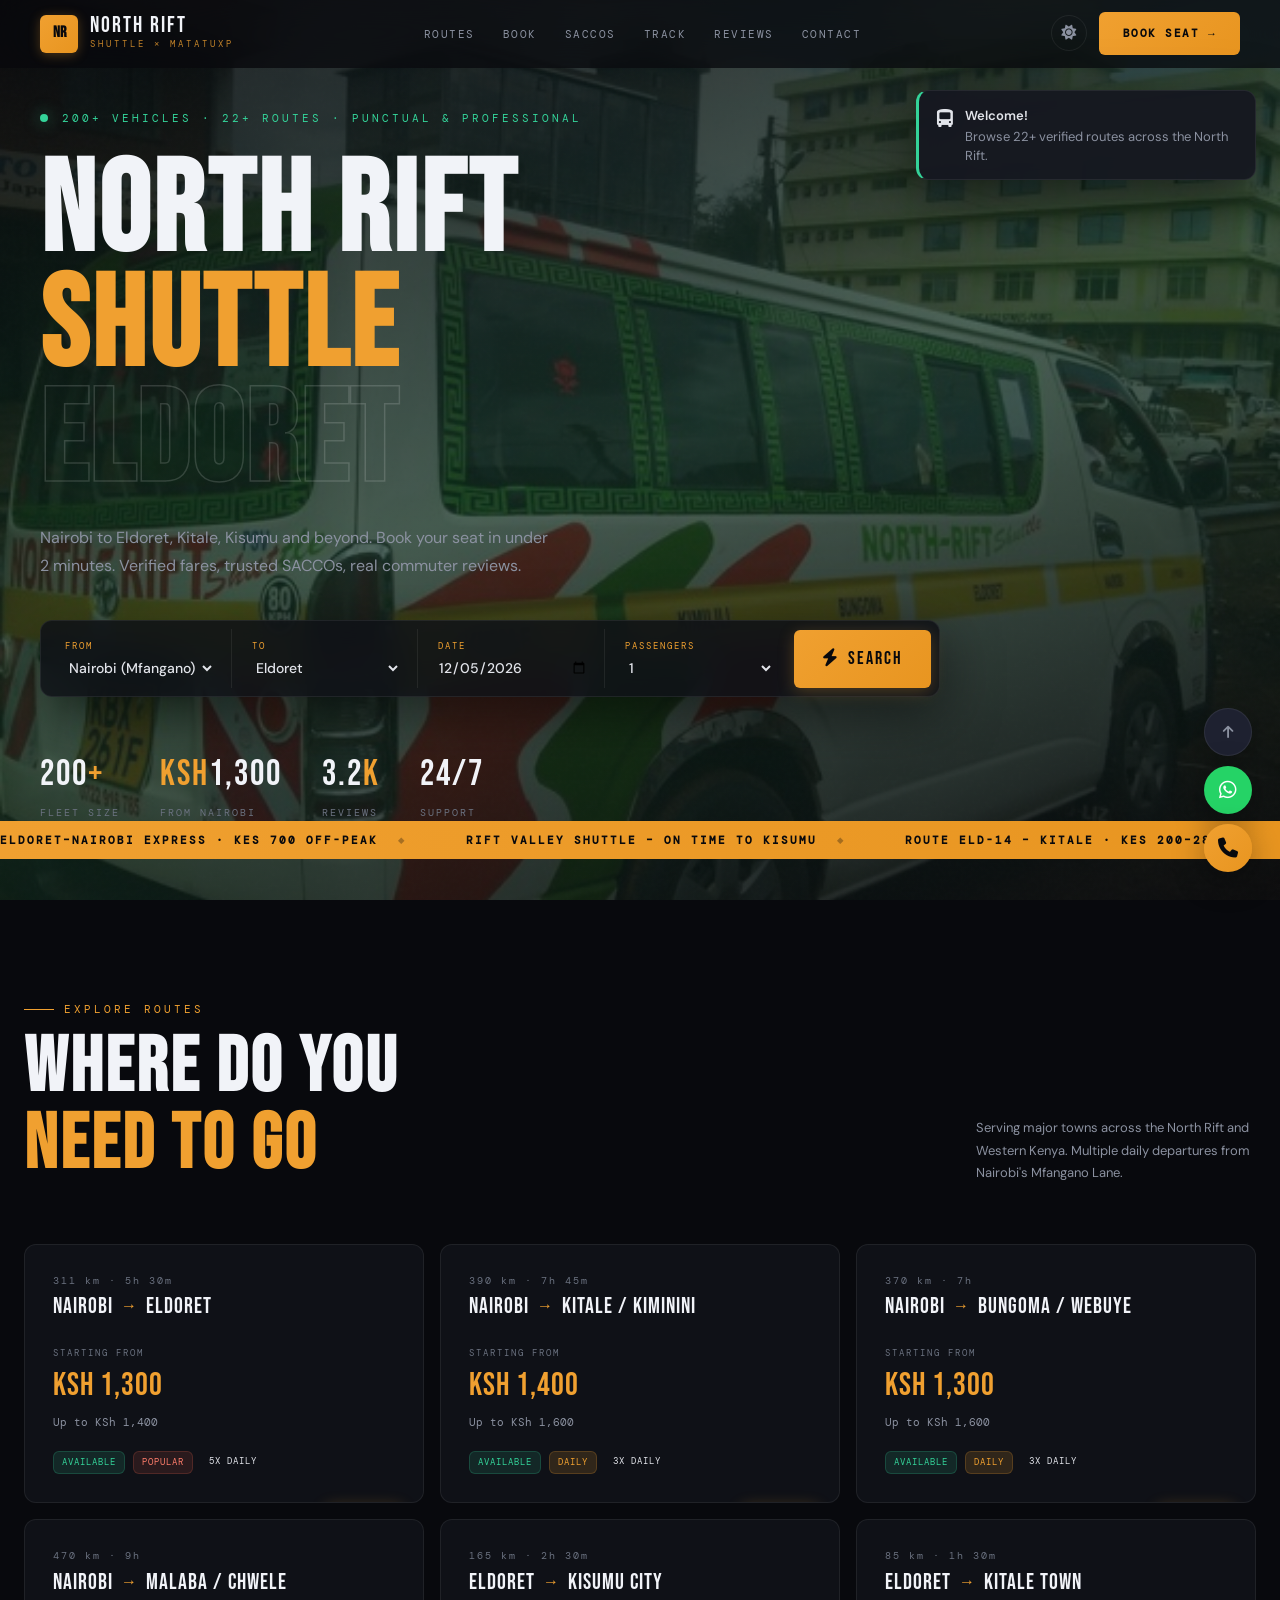
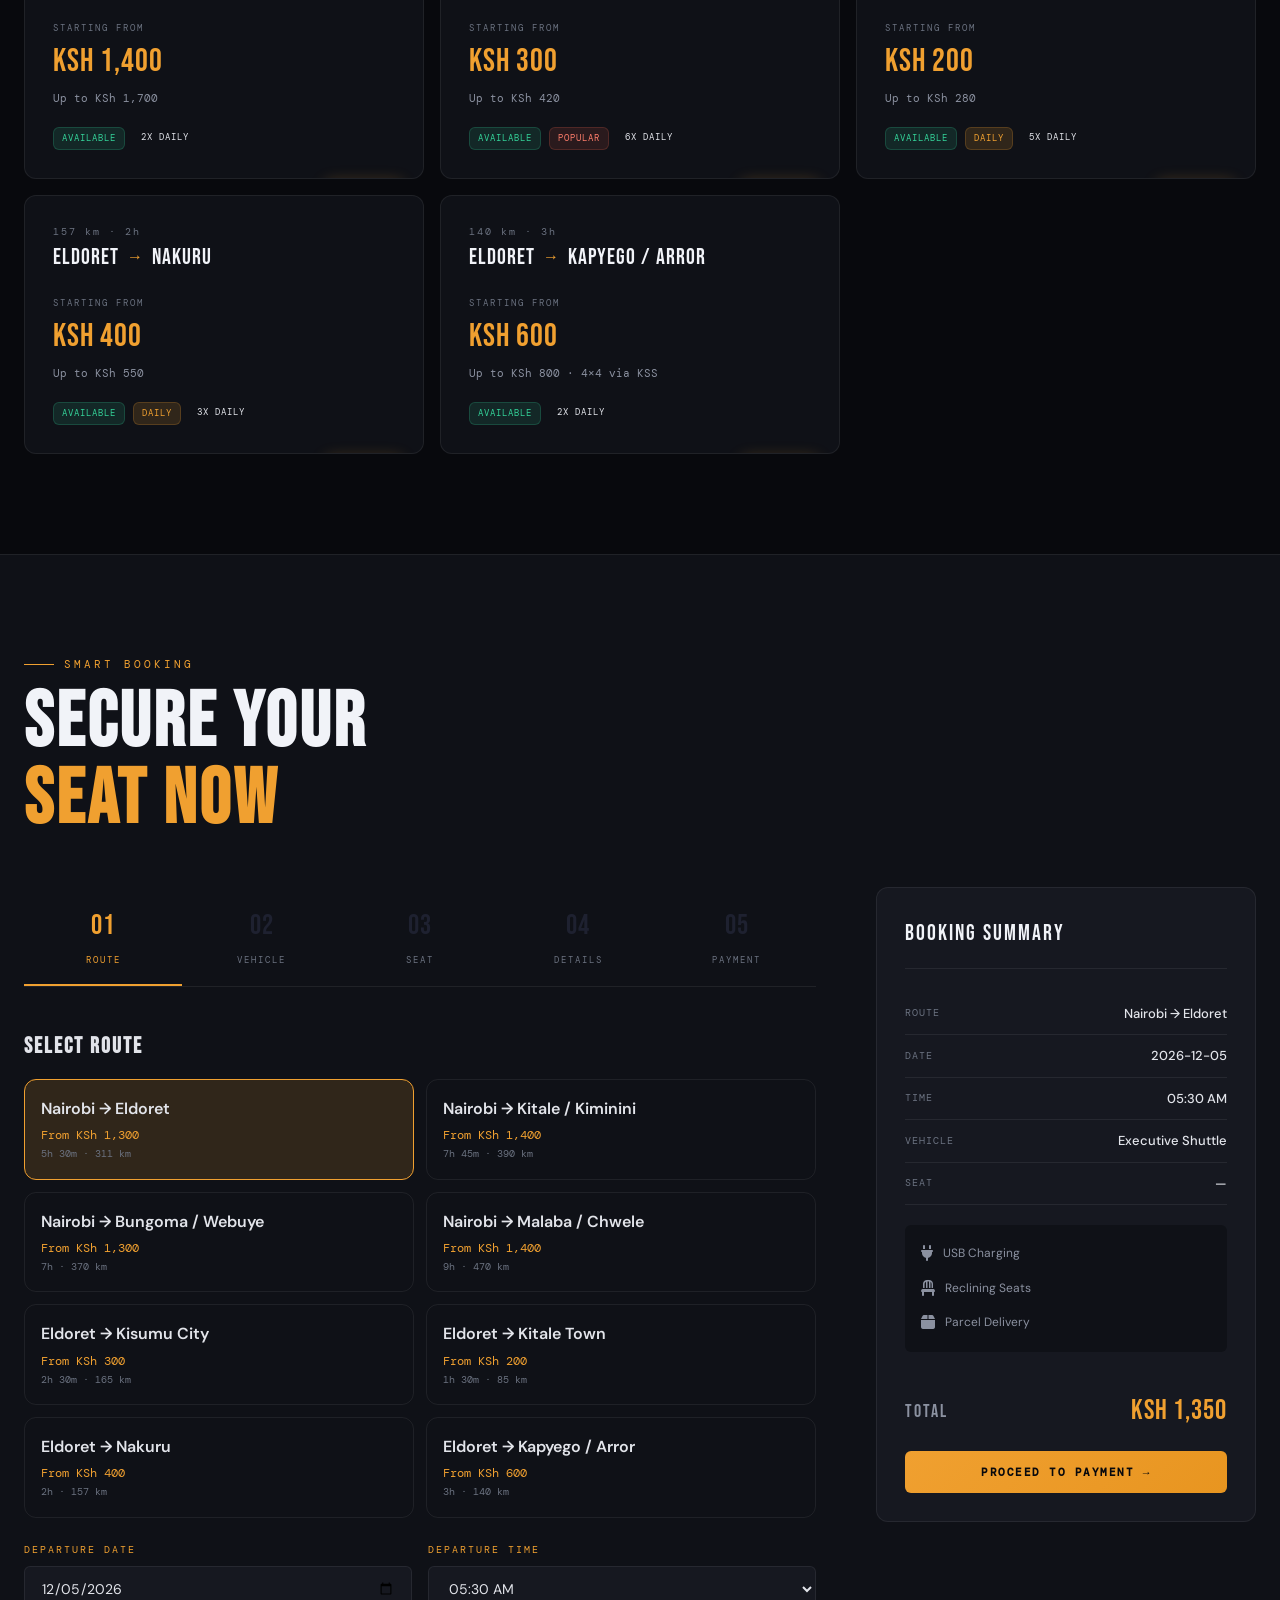
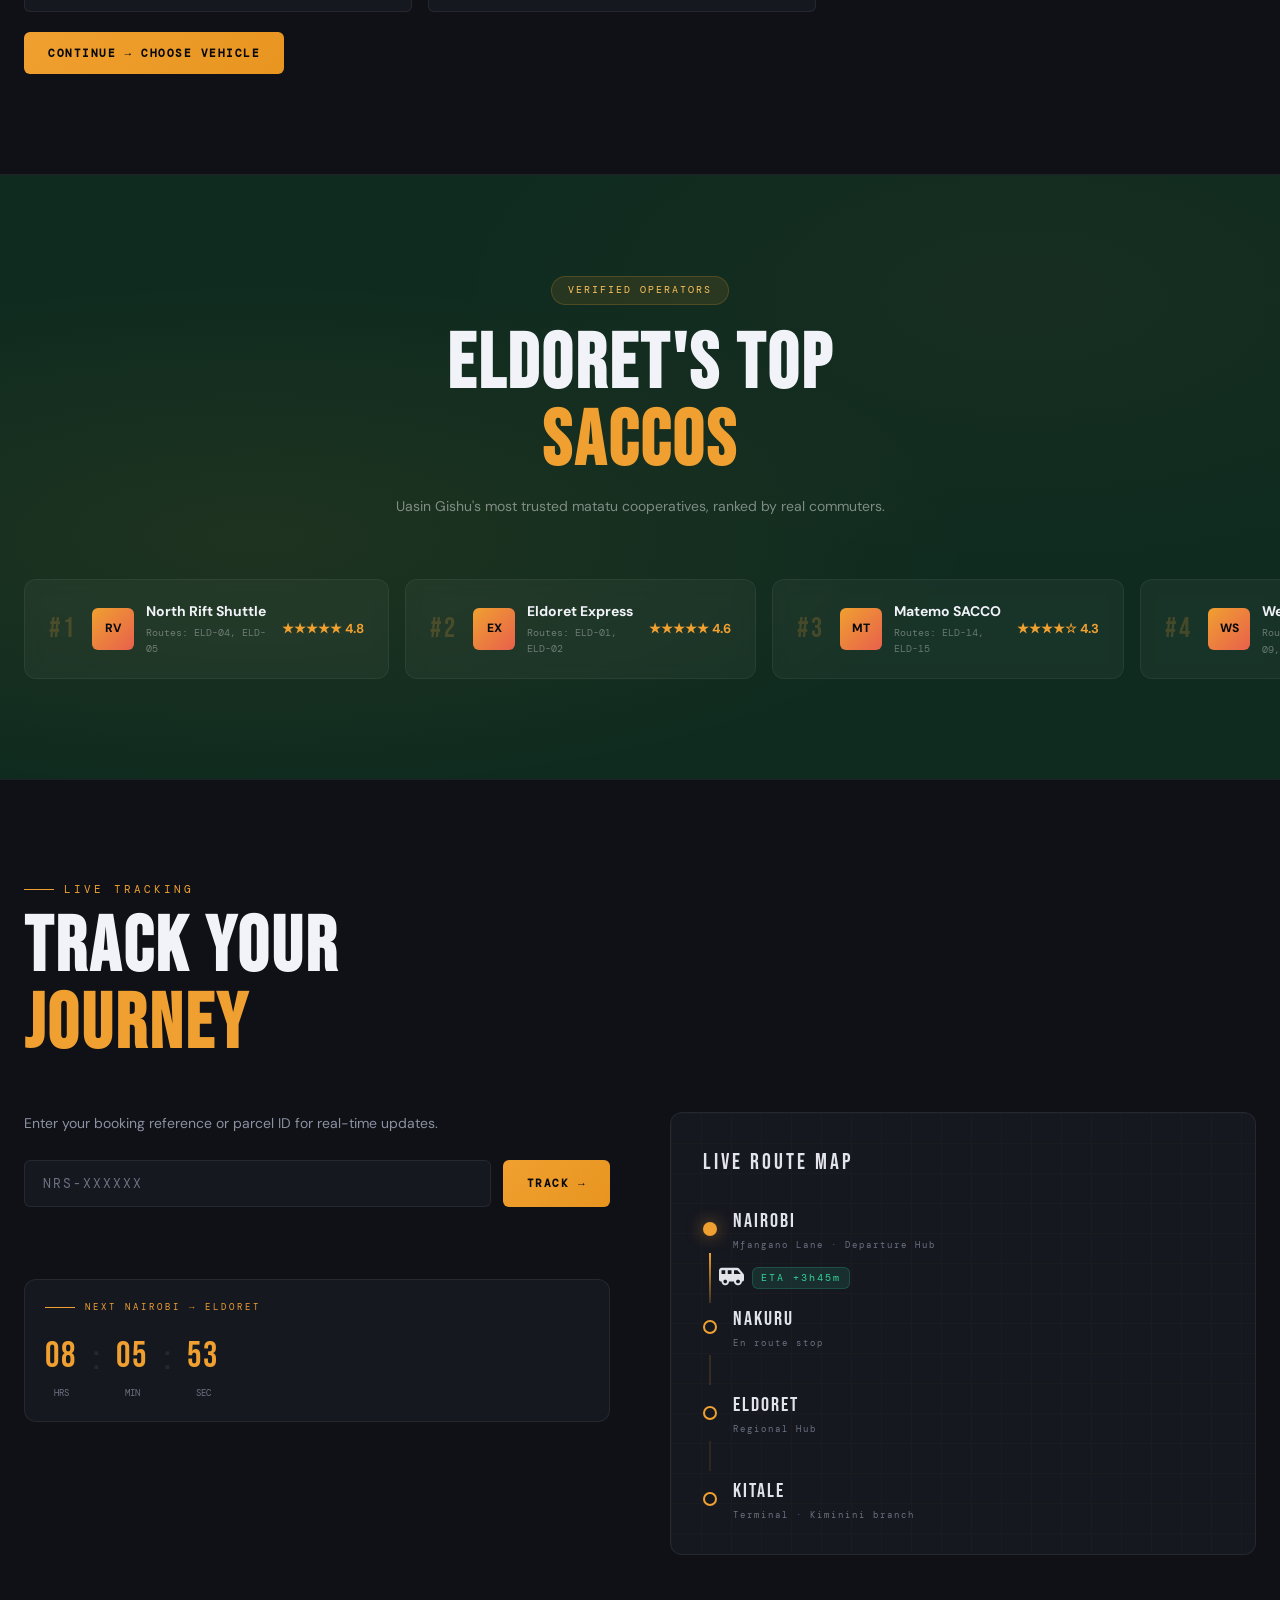
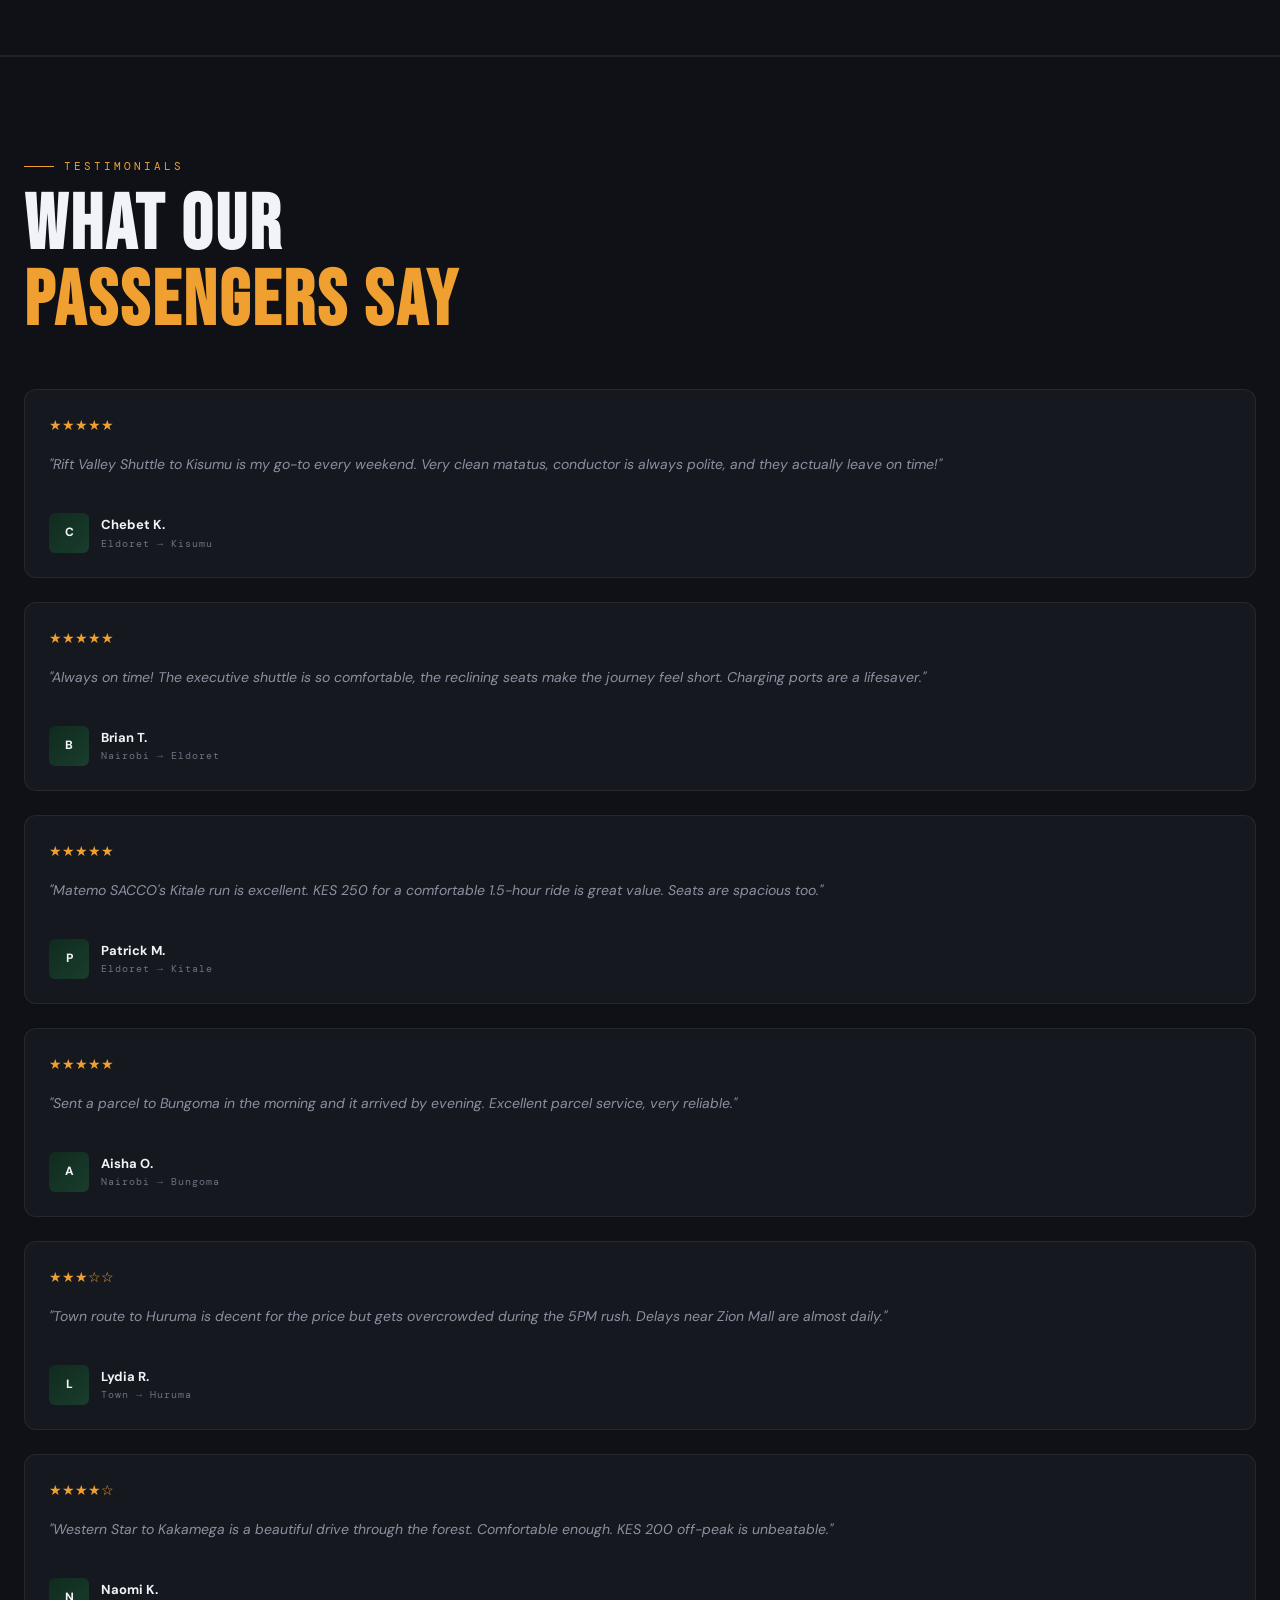
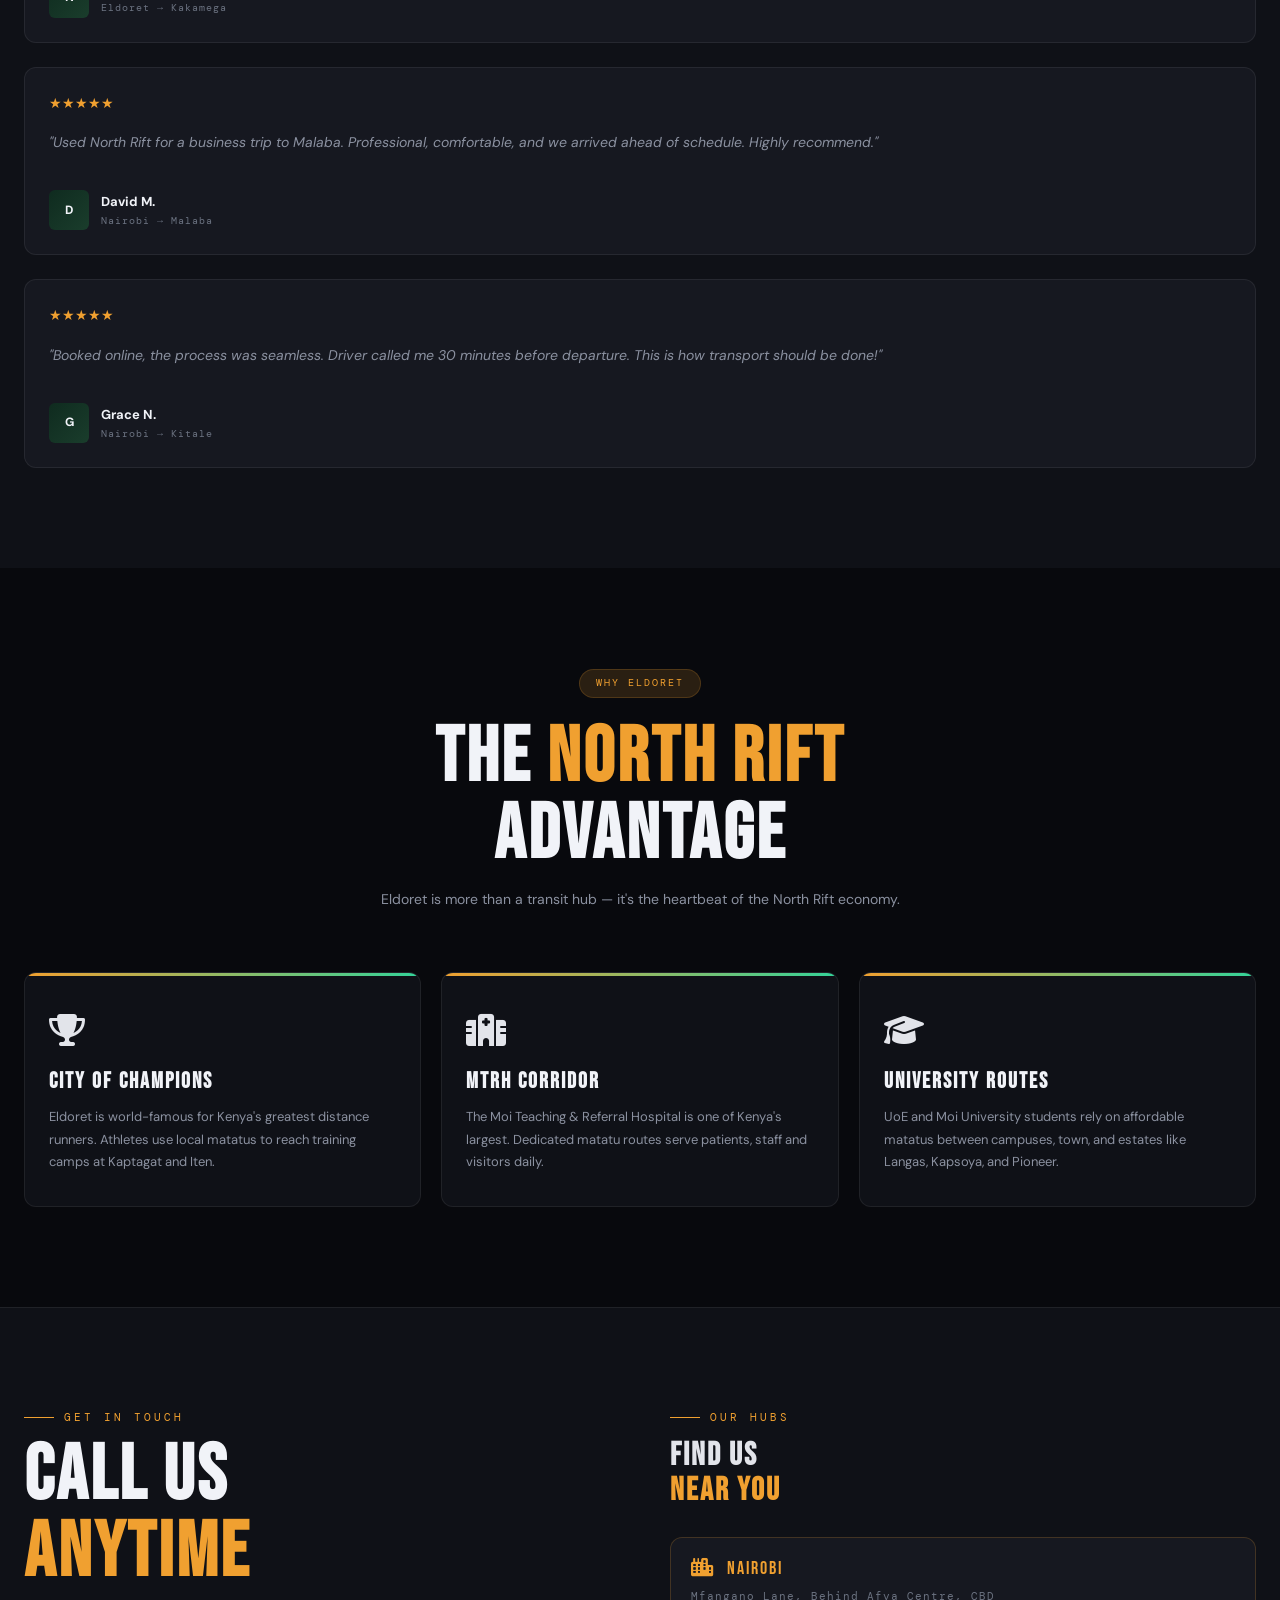
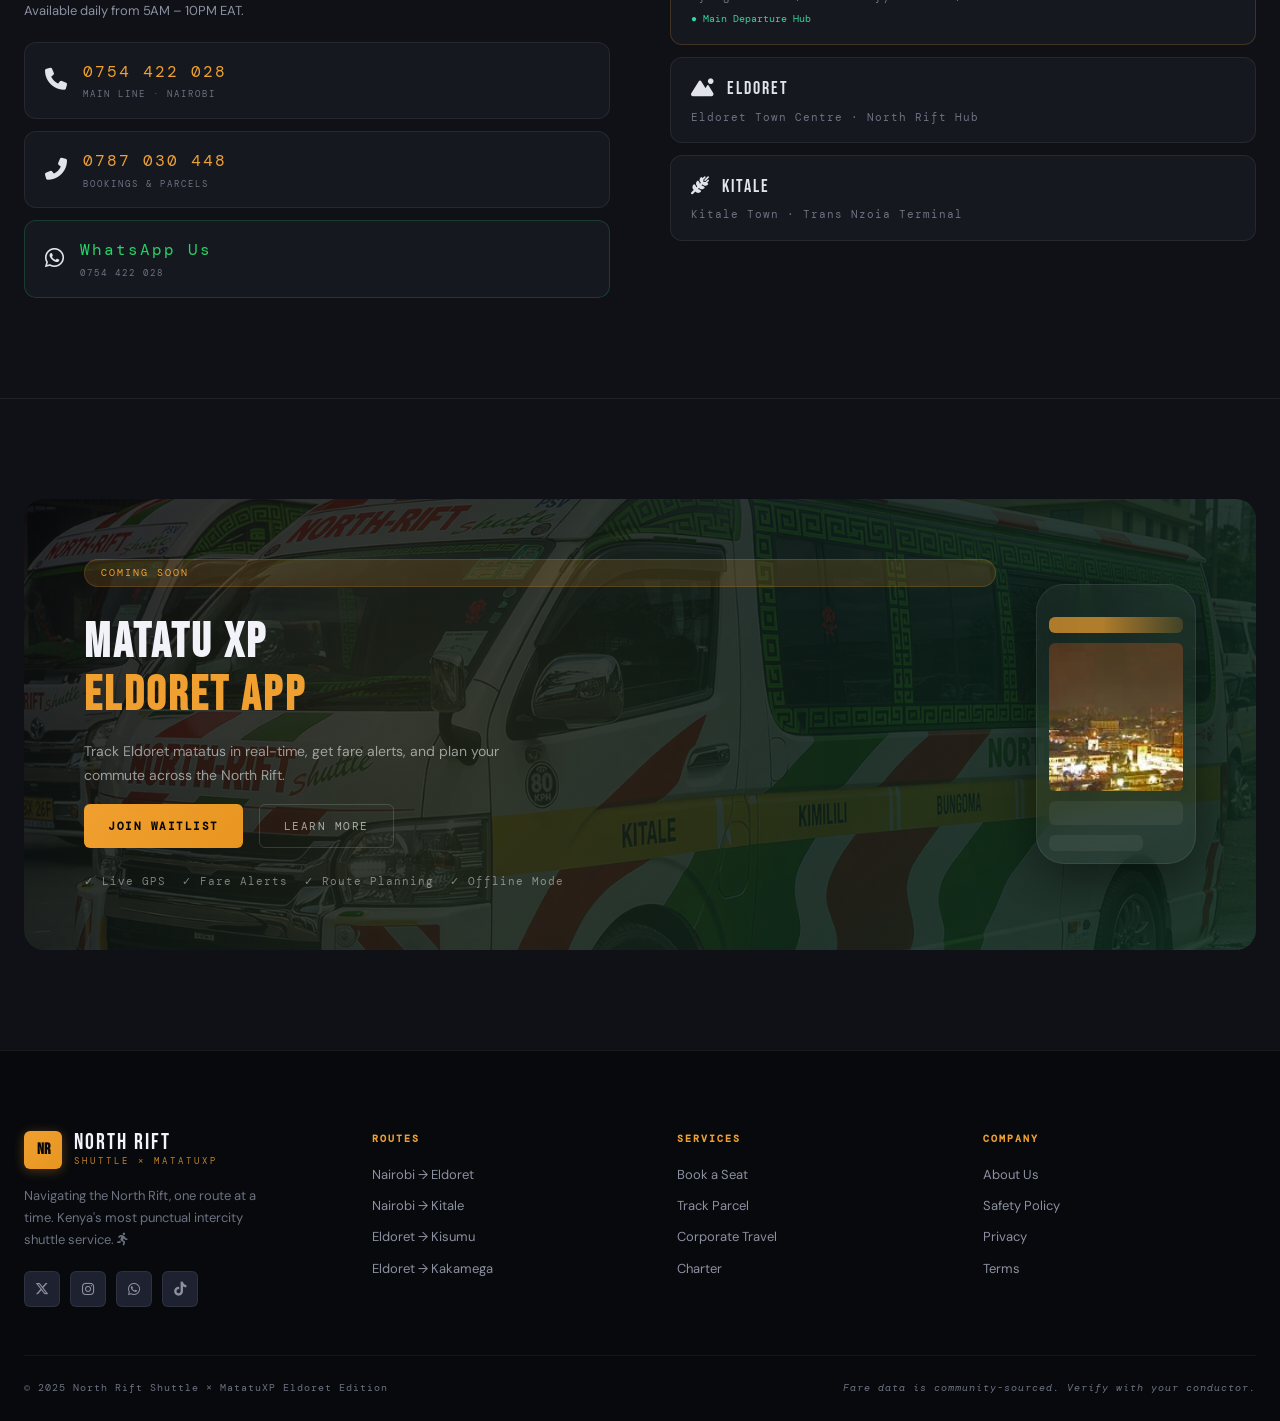
==== index.html @ 043eb225 "Add files via upload" ====
<!DOCTYPE html>
<html lang="en">

<head>
    <meta charset="UTF-8">
    <meta name="viewport" content="width=device-width, initial-scale=1.0">
    <title>North Rift Shuttle × MatatuXP — Premium Transport, Eldoret & Beyond</title>
    <meta name="description"
        content="Book seats, track parcels, and explore verified matatu routes across Eldoret, Nairobi, Kitale, and the North Rift Valley. Trusted SACCOs, real reviews.">
    <link rel="preconnect" href="https://fonts.googleapis.com">
    <link rel="preconnect" href="https://fonts.gstatic.com" crossorigin>
    <link
        href="https://fonts.googleapis.com/css2?family=Bebas+Neue&family=DM+Sans:wght@300;400;500;600;700&family=DM+Mono:wght@400;500&display=swap"
        rel="stylesheet">
    <link rel="stylesheet" href="https://cdnjs.cloudflare.com/ajax/libs/font-awesome/6.5.1/css/all.min.css">
    <link rel="stylesheet" href="styles.css">
</head>

<body>

    <!-- ═══════════ NAVIGATION ═══════════ -->
    <nav class="navbar" id="navbar" role="navigation" aria-label="Main navigation">
        <a href="#" class="nav-logo" aria-label="North Rift Shuttle">
            <div class="nav-logo-icon">NR</div>
            <div>
                <div class="nav-logo-text">NORTH RIFT</div>
                <div class="nav-logo-sub">Shuttle × MatatuXP</div>
            </div>
        </a>
        <ul class="nav-links" role="list">
            <li><a href="#routes">Routes</a></li>
            <li><a href="#booking">Book</a></li>
            <li><a href="#saccos">SACCOs</a></li>
            <li><a href="#tracking">Track</a></li>
            <li><a href="#reviews">Reviews</a></li>
            <li><a href="#contact">Contact</a></li>
        </ul>
        <div class="nav-actions">
            <button class="dark-toggle" id="darkToggle" title="Toggle theme"><i class="fa-solid fa-sun"></i></button>
            <a href="#booking" class="btn btn-primary">Book Seat →</a>
            <button class="hamburger" id="hamburger" aria-label="Toggle menu">
                <span></span><span></span><span></span>
            </button>
        </div>
    </nav>

    <div class="toast-container" id="toastContainer"></div>

    <!-- ═══════════ HERO ═══════════ -->
    <header class="hero" id="home" role="banner">
        <div class="hero-bg" aria-hidden="true">
            <div class="hero-bg-image"></div>
            <div class="hero-bg-overlay"></div>
            <div class="hero-grain"></div>
        </div>

        <div class="hero-content">
            <div class="hero-eyebrow">
                <div class="hero-dot"></div>
                <span class="hero-eyebrow-text">200+ vehicles · 22+ routes · Punctual & Professional</span>
            </div>
            <h1 class="hero-title">NORTH RIFT<br><span>SHUTTLE</span><br><span class="line2">ELDORET</span></h1>
            <p class="hero-sub">Nairobi to Eldoret, Kitale, Kisumu and beyond. Book your seat in under 2 minutes.
                Verified fares, trusted SACCOs, real commuter reviews.</p>

            <div class="hero-search" id="heroSearch">
                <div class="search-field"><label>From</label><select id="searchFrom">
                        <option>Nairobi (Mfangano)</option>
                        <option>Eldoret</option>
                        <option>Kitale</option>
                        <option>Kisumu</option>
                    </select></div>
                <div class="search-field"><label>To</label><select id="searchTo">
                        <option>Eldoret</option>
                        <option>Kitale / Kiminini</option>
                        <option>Kisumu City</option>
                        <option>Bungoma / Webuye</option>
                        <option>Malaba / Chwele</option>
                        <option>Nakuru</option>
                    </select></div>
                <div class="search-field"><label>Date</label><input type="date" id="searchDate"></div>
                <div class="search-field" style="border-right:none"><label>Passengers</label><select id="searchPax">
                        <option>1</option>
                        <option>2</option>
                        <option>3</option>
                        <option>4</option>
                        <option>5+</option>
                    </select></div>
                <button class="btn-search" onclick="startBookingFromSearch()"><span><i
                            class="fa-solid fa-bolt"></i></span> SEARCH</button>
            </div>

            <div class="hero-stats">
                <div class="stat">
                    <div class="stat-num">200<span>+</span></div>
                    <div class="stat-label">Fleet Size</div>
                </div>
                <div class="stat">
                    <div class="stat-num"><span>KSh</span>1,300</div>
                    <div class="stat-label">From Nairobi</div>
                </div>
                <div class="stat">
                    <div class="stat-num">3.2<span>k</span></div>
                    <div class="stat-label">Reviews</div>
                </div>
                <div class="stat">
                    <div class="stat-num">24/7</div>
                    <div class="stat-label">Support</div>
                </div>
            </div>
        </div>

        <div class="ticker">
            <div class="ticker-inner" id="tickerInner">
                <div class="ticker-item">Eldoret–Nairobi Express · KES 700 off-peak</div>
                <div class="ticker-item">Rift Valley Shuttle – On time to Kisumu</div>
                <div class="ticker-item">Route ELD-14 – Kitale · KES 200–280</div>
                <div class="ticker-item">Nairobi → Bungoma · KSh 1,500 · Daily</div>
                <div class="ticker-item">Parcels accepted · Same day delivery</div>
                <div class="ticker-item">Eldoret–Nairobi Express · KES 700 off-peak</div>
                <div class="ticker-item">Rift Valley Shuttle – On time to Kisumu</div>
                <div class="ticker-item">Route ELD-14 – Kitale · KES 200–280</div>
                <div class="ticker-item">Nairobi → Bungoma · KSh 1,500 · Daily</div>
                <div class="ticker-item">Parcels accepted · Same day delivery</div>
            </div>
        </div>
    </header>

    <main>

        <!-- ═══════════ ROUTES (data-driven from index.html) ═══════════ -->
        <section class="section" id="routes">
            <div class="container">
                <div class="routes-header reveal">
                    <div>
                        <div class="section-label">Explore Routes</div>
                        <h2 class="section-title">WHERE DO YOU<br><span>NEED TO GO</span></h2>
                    </div>
                    <div>
                        <p style="color:var(--text-dim);max-width:280px;font-size:13px;line-height:1.7">Serving major
                            towns across the North Rift and Western Kenya. Multiple daily departures from Nairobi's
                            Mfangano Lane.</p>
                    </div>
                </div>
                <div class="routes-grid" id="routesGrid" role="list"><!-- JS generated --></div>
            </div>
        </section>

        <!-- ═══════════ BOOKING (full booking flow from index.html) ═══════════ -->
        <section id="booking">
            <div class="container">
                <div class="section-label reveal" style="margin-bottom:12px">Smart Booking</div>
                <h2 class="section-title reveal" style="margin-bottom:48px">SECURE YOUR<br><span>SEAT NOW</span></h2>
                <div class="booking-wrapper">
                    <div>
                        <div class="booking-steps" id="bookingSteps">
                            <div class="step-tab active" data-step="1" onclick="goStep(1)"><span
                                    class="step-num">01</span>Route</div>
                            <div class="step-tab" data-step="2" onclick="goStep(2)"><span
                                    class="step-num">02</span>Vehicle</div>
                            <div class="step-tab" data-step="3" onclick="goStep(3)"><span class="step-num">03</span>Seat
                            </div>
                            <div class="step-tab" data-step="4" onclick="goStep(4)"><span
                                    class="step-num">04</span>Details</div>
                            <div class="step-tab" data-step="5" onclick="goStep(5)"><span
                                    class="step-num">05</span>Payment</div>
                        </div>
                        <!-- Step 1: Route -->
                        <div class="step-panel active" id="step1">
                            <h3
                                style="font-family:var(--font-display);font-size:22px;letter-spacing:2px;margin-bottom:20px">
                                SELECT ROUTE</h3>
                            <div class="booking-route-options" id="routeOptions"></div>
                            <div style="display:flex;gap:16px;align-items:center;margin-bottom:20px">
                                <div style="flex:1"><label class="form-label">Departure Date</label><input type="date"
                                        class="form-input" id="bookDate"></div>
                                <div style="flex:1"><label class="form-label">Departure Time</label><select
                                        class="form-input" id="bookTime">
                                        <option>05:30 AM</option>
                                        <option>06:00 AM</option>
                                        <option>07:00 AM</option>
                                        <option>08:00 AM</option>
                                        <option>10:00 AM</option>
                                        <option>02:00 PM</option>
                                    </select></div>
                            </div>
                            <button class="btn btn-primary" onclick="goStep(2)">Continue → Choose Vehicle</button>
                        </div>
                        <!-- Step 2: Vehicle -->
                        <div class="step-panel" id="step2">
                            <h3
                                style="font-family:var(--font-display);font-size:22px;letter-spacing:2px;margin-bottom:20px">
                                SELECT VEHICLE</h3>
                            <div class="vehicle-opts">
                                <div class="vehicle-opt selected"
                                    onclick="selectVehicle(this,'Executive Shuttle',1350)">
                                    <div class="vehicle-icon"><i class="fa-solid fa-van-shuttle"></i></div>
                                    <div style="flex:1">
                                        <div class="vehicle-name">Executive 11-Seater Shuttle</div>
                                        <div class="vehicle-features" style="margin-top:6px"><span
                                                class="vf-tag">Reclining</span><span class="vf-tag">Charging</span><span
                                                class="vf-tag">AC</span></div>
                                    </div>
                                    <div class="vehicle-price-tag">1,350</div>
                                </div>
                                <div class="vehicle-opt" onclick="selectVehicle(this,'Standard Shuttle',1300)">
                                    <div class="vehicle-icon"><i class="fa-solid fa-bus-simple"></i></div>
                                    <div style="flex:1">
                                        <div class="vehicle-name">Standard Shuttle</div>
                                        <div class="vehicle-features" style="margin-top:6px"><span
                                                class="vf-tag">Comfortable</span><span class="vf-tag">Charging</span>
                                        </div>
                                    </div>
                                    <div class="vehicle-price-tag">1,300</div>
                                </div>
                                <div class="vehicle-opt" onclick="selectVehicle(this,'Large Bus',1200)">
                                    <div class="vehicle-icon"><i class="fa-solid fa-bus"></i></div>
                                    <div style="flex:1">
                                        <div class="vehicle-name">Large Intercity Bus</div>
                                        <div class="vehicle-features" style="margin-top:6px"><span
                                                class="vf-tag">Spacious</span><span class="vf-tag">Luggage Bay</span>
                                        </div>
                                    </div>
                                    <div class="vehicle-price-tag">1,200</div>
                                </div>
                            </div>
                            <div style="display:flex;gap:12px"><button class="btn btn-ghost" onclick="goStep(1)">←
                                    Back</button><button class="btn btn-primary" onclick="goStep(3)">Continue → Pick
                                    Seat</button></div>
                        </div>
                        <!-- Step 3: Seat -->
                        <div class="step-panel" id="step3">
                            <h3
                                style="font-family:var(--font-display);font-size:22px;letter-spacing:2px;margin-bottom:20px">
                                PICK YOUR SEAT</h3>
                            <div class="seat-map-container">
                                <div class="seat-map-legend">
                                    <div class="sml-item">
                                        <div class="sml-dot available"></div> Available
                                    </div>
                                    <div class="sml-item">
                                        <div class="sml-dot selected"></div> Selected
                                    </div>
                                    <div class="sml-item">
                                        <div class="sml-dot taken"></div> Taken
                                    </div>
                                </div>
                                <div class="seat-bus" id="seatMap"></div>
                            </div>
                            <p style="font-family:var(--font-mono);font-size:11px;color:var(--amber);letter-spacing:1px;margin-bottom:20px"
                                id="selectedSeatLabel">No seat selected</p>
                            <div style="display:flex;gap:12px"><button class="btn btn-ghost" onclick="goStep(2)">←
                                    Back</button><button class="btn btn-primary" onclick="goStep(4)">Continue →
                                    Passenger Info</button></div>
                        </div>
                        <!-- Step 4: Details -->
                        <div class="step-panel" id="step4">
                            <h3
                                style="font-family:var(--font-display);font-size:22px;letter-spacing:2px;margin-bottom:20px">
                                PASSENGER DETAILS</h3>
                            <div class="form-row">
                                <div class="form-group"><label class="form-label">First Name</label><input type="text"
                                        class="form-input" id="fName" placeholder="John"></div>
                                <div class="form-group"><label class="form-label">Last Name</label><input type="text"
                                        class="form-input" id="lName" placeholder="Kamau"></div>
                            </div>
                            <div class="form-group"><label class="form-label">Phone Number</label><input type="tel"
                                    class="form-input" id="phone" placeholder="07XXXXXXXX"></div>
                            <div class="form-group"><label class="form-label">ID / Passport Number</label><input
                                    type="text" class="form-input" id="idNum" placeholder="National ID"></div>
                            <div style="display:flex;gap:12px"><button class="btn btn-ghost" onclick="goStep(3)">←
                                    Back</button><button class="btn btn-primary"
                                    onclick="validateAndContinue()">Continue → Payment</button></div>
                        </div>
                        <!-- Step 5: Payment -->
                        <div class="step-panel" id="step5">
                            <h3
                                style="font-family:var(--font-display);font-size:22px;letter-spacing:2px;margin-bottom:20px">
                                PAYMENT</h3>
                            <div class="payment-methods">
                                <div class="pm-btn active" onclick="selectPayment(this,'mpesa')">
                                    <div class="pm-icon"><i class="fa-solid fa-mobile-screen"></i></div>
                                    <div class="pm-name">M-Pesa</div>
                                </div>
                                <div class="pm-btn" onclick="selectPayment(this,'cash')">
                                    <div class="pm-icon"><i class="fa-solid fa-money-bill-wave"></i></div>
                                    <div class="pm-name">Cash</div>
                                </div>
                                <div class="pm-btn" onclick="selectPayment(this,'card')">
                                    <div class="pm-icon"><i class="fa-solid fa-credit-card"></i></div>
                                    <div class="pm-name">Card</div>
                                </div>
                            </div>
                            <div class="mpesa-input-group" id="mpesaGroup"><label class="form-label">M-Pesa Phone
                                    Number</label><input type="tel" class="form-input" id="mpesaPhone"
                                    placeholder="07XXXXXXXX">
                                <div class="mpesa-note"><i class="fa-solid fa-check"></i> You will receive an STK push
                                    to confirm payment</div>
                            </div>
                            <div
                                style="background:var(--dark);border:1px solid var(--border);border-radius:var(--radius-md);padding:16px;margin-bottom:24px">
                                <div
                                    style="font-family:var(--font-mono);font-size:10px;letter-spacing:2px;color:var(--muted);margin-bottom:8px">
                                    BOOKING REFERENCE</div>
                                <div style="font-family:var(--font-mono);font-size:18px;letter-spacing:4px;color:var(--amber)"
                                    id="bookingRef">NRS-XXXXXX</div>
                            </div>
                            <div style="display:flex;gap:12px"><button class="btn btn-ghost" onclick="goStep(4)">←
                                    Back</button><button class="btn btn-primary" onclick="confirmBooking()"
                                    style="flex:1"><i class="fa-solid fa-bolt"></i> CONFIRM BOOKING</button></div>
                        </div>
                    </div>
                    <!-- Booking summary sidebar -->
                    <div class="booking-summary" id="bookingSummary">
                        <div class="bs-title">BOOKING SUMMARY</div>
                        <div class="bs-row"><span class="bs-row-label">Route</span><span class="bs-row-value"
                                id="summRoute">—</span></div>
                        <div class="bs-row"><span class="bs-row-label">Date</span><span class="bs-row-value"
                                id="summDate">—</span></div>
                        <div class="bs-row"><span class="bs-row-label">Time</span><span class="bs-row-value"
                                id="summTime">—</span></div>
                        <div class="bs-row"><span class="bs-row-label">Vehicle</span><span class="bs-row-value"
                                id="summVehicle">—</span></div>
                        <div class="bs-row"><span class="bs-row-label">Seat</span><span class="bs-row-value"
                                id="summSeat">—</span></div>
                        <div class="bs-features">
                            <div class="bs-feat"><span><i class="fa-solid fa-plug"></i></span> USB Charging</div>
                            <div class="bs-feat"><span><i class="fa-solid fa-chair"></i></span> Reclining Seats</div>
                            <div class="bs-feat"><span><i class="fa-solid fa-box"></i></span> Parcel Delivery</div>
                        </div>
                        <div class="bs-total"><span class="bs-total-label">TOTAL</span><span class="bs-total-value">KSh
                                <span id="summPrice">—</span></span></div>
                        <button class="btn btn-primary" style="width:100%;justify-content:center"
                            onclick="goStep(5)">Proceed to Payment →</button>
                    </div>
                </div>
            </div>
        </section>

        <!-- ═══════════ SACCOs ═══════════ -->
        <section class="section saccos-section" id="saccos" aria-labelledby="saccos-heading">
            <div class="container">
                <div class="section-header reveal"><span class="section-tag">Verified Operators</span>
                    <h2 class="section-title" id="saccos-heading">ELDORET'S TOP<br><span>SACCOs</span></h2>
                    <p class="section-desc">Uasin Gishu's most trusted matatu cooperatives, ranked by real commuters.
                    </p>
                </div>
                <div class="saccos-grid" role="list">
                    <div class="sacco-card reveal" role="listitem">
                        <div class="sacco-rank">#1</div>
                        <div class="sacco-info">
                            <div class="sacco-avatar">RV</div>
                            <div>
                                <div class="sacco-name">North Rift Shuttle</div>
                                <div class="sacco-routes">Routes: ELD-04, ELD-05</div>
                            </div>
                        </div>
                        <div class="sacco-stars">★★★★★ 4.8</div>
                    </div>
                    <div class="sacco-card reveal" role="listitem">
                        <div class="sacco-rank">#2</div>
                        <div class="sacco-info">
                            <div class="sacco-avatar">EX</div>
                            <div>
                                <div class="sacco-name">Eldoret Express</div>
                                <div class="sacco-routes">Routes: ELD-01, ELD-02</div>
                            </div>
                        </div>
                        <div class="sacco-stars">★★★★★ 4.6</div>
                    </div>
                    <div class="sacco-card reveal" role="listitem">
                        <div class="sacco-rank">#3</div>
                        <div class="sacco-info">
                            <div class="sacco-avatar">MT</div>
                            <div>
                                <div class="sacco-name">Matemo SACCO</div>
                                <div class="sacco-routes">Routes: ELD-14, ELD-15</div>
                            </div>
                        </div>
                        <div class="sacco-stars">★★★★☆ 4.3</div>
                    </div>
                    <div class="sacco-card reveal" role="listitem">
                        <div class="sacco-rank">#4</div>
                        <div class="sacco-info">
                            <div class="sacco-avatar">WS</div>
                            <div>
                                <div class="sacco-name">Western Star</div>
                                <div class="sacco-routes">Routes: ELD-09, ELD-10</div>
                            </div>
                        </div>
                        <div class="sacco-stars">★★★★☆ 4.1</div>
                    </div>
                </div>
            </div>
        </section>

        <!-- ═══════════ TRACKING ═══════════ -->
        <section class="section" id="tracking"
            style="background:var(--charcoal);border-top:1px solid var(--border);border-bottom:1px solid var(--border)">
            <div class="container">
                <div class="section-label reveal" style="margin-bottom:12px">Live Tracking</div>
                <h2 class="section-title reveal" style="margin-bottom:48px">TRACK YOUR<br><span>JOURNEY</span></h2>
                <div class="tracking-grid">
                    <div>
                        <p class="reveal"
                            style="color:var(--text-dim);font-size:14px;margin-bottom:24px;line-height:1.7">Enter your
                            booking reference or parcel ID for real-time updates.</p>
                        <div class="tracking-input-group reveal"><input type="text" class="tracking-input"
                                id="trackInput" placeholder="NRS-XXXXXX"><button class="btn btn-primary"
                                onclick="trackItem()">Track →</button></div>
                        <div class="parcel-status-panel" id="parcelPanel" style="display:none">
                            <div class="parcel-id-display" id="parcelIdDisplay">—</div>
                            <div class="parcel-timeline" id="parcelTimeline"></div>
                        </div>
                        <div class="reveal" style="margin-top:16px;display:flex;gap:8px;flex-wrap:wrap">
                            <span style="font-family:var(--font-mono);font-size:10px;color:var(--muted)">Try:</span>
                            <span class="tag" onclick="document.getElementById('trackInput').value='NRS-284710'"
                                style="cursor:pointer">NRS-284710</span>
                            <span class="tag" onclick="document.getElementById('trackInput').value='PKG-99221'"
                                style="cursor:pointer">PKG-99221</span>
                        </div>
                        <!-- Countdown -->
                        <div class="reveal"
                            style="background:var(--dark);border:1px solid var(--border);border-radius:var(--radius-md);padding:20px;margin-top:24px">
                            <div class="section-label" style="margin-bottom:12px;font-size:9px">Next Nairobi → Eldoret
                            </div>
                            <div style="display:flex;gap:16px">
                                <div style="text-align:center">
                                    <div style="font-family:var(--font-display);font-size:36px;letter-spacing:2px;color:var(--amber)"
                                        id="countdown-h">05</div>
                                    <div style="font-family:var(--font-mono);font-size:9px;color:var(--muted)">HRS</div>
                                </div>
                                <div
                                    style="font-family:var(--font-display);font-size:36px;color:var(--border);padding-top:2px">
                                    :</div>
                                <div style="text-align:center">
                                    <div style="font-family:var(--font-display);font-size:36px;letter-spacing:2px;color:var(--amber)"
                                        id="countdown-m">30</div>
                                    <div style="font-family:var(--font-mono);font-size:9px;color:var(--muted)">MIN</div>
                                </div>
                                <div
                                    style="font-family:var(--font-display);font-size:36px;color:var(--border);padding-top:2px">
                                    :</div>
                                <div style="text-align:center">
                                    <div style="font-family:var(--font-display);font-size:36px;letter-spacing:2px;color:var(--amber)"
                                        id="countdown-s">00</div>
                                    <div style="font-family:var(--font-mono);font-size:9px;color:var(--muted)">SEC</div>
                                </div>
                            </div>
                        </div>
                    </div>
                    <!-- Live route map -->
                    <div class="route-map reveal">
                        <div class="map-bg-grid"></div>
                        <div style="position:relative;z-index:2">
                            <div
                                style="font-family:var(--font-display);font-size:22px;letter-spacing:3px;margin-bottom:24px">
                                LIVE ROUTE MAP</div>
                            <div class="map-route-line">
                                <div class="map-city">
                                    <div class="map-city-dot active"></div>
                                    <div>
                                        <div class="map-city-name">NAIROBI</div>
                                        <div class="map-city-sub">Mfangano Lane · Departure Hub</div>
                                    </div>
                                </div>
                                <div style="display:flex;align-items:center;gap:8px;padding:0 0 0 6px">
                                    <div
                                        style="width:2px;height:50px;background:linear-gradient(to bottom,var(--amber),rgba(240,160,48,0.2))">
                                    </div>
                                    <div style="display:flex;align-items:center;gap:8px">
                                        <div class="map-vehicle-icon"><i class="fa-solid fa-van-shuttle"></i></div>
                                        <div class="map-eta">ETA +3h45m</div>
                                    </div>
                                </div>
                                <div class="map-city">
                                    <div class="map-city-dot"></div>
                                    <div>
                                        <div class="map-city-name">NAKURU</div>
                                        <div class="map-city-sub">En route stop</div>
                                    </div>
                                </div>
                                <div
                                    style="width:2px;height:30px;background:rgba(240,160,48,0.15);margin:4px 0 4px 6px">
                                </div>
                                <div class="map-city">
                                    <div class="map-city-dot"></div>
                                    <div>
                                        <div class="map-city-name">ELDORET</div>
                                        <div class="map-city-sub">Regional Hub</div>
                                    </div>
                                </div>
                                <div style="width:2px;height:30px;background:rgba(240,160,48,0.1);margin:4px 0 4px 6px">
                                </div>
                                <div class="map-city">
                                    <div class="map-city-dot"></div>
                                    <div>
                                        <div class="map-city-name">KITALE</div>
                                        <div class="map-city-sub">Terminal · Kiminini branch</div>
                                    </div>
                                </div>
                            </div>
                        </div>
                    </div>
                </div>
            </div>
        </section>

        <!-- ═══════════ REVIEWS ═══════════ -->
        <section class="section reviews-section" id="reviews">
            <div class="container">
                <div class="section-label reveal" style="margin-bottom:12px">Testimonials</div>
                <h2 class="section-title reveal" style="margin-bottom:48px">WHAT OUR<br><span>PASSENGERS SAY</span></h2>
                <div class="reviews-list-wrap">
                    <div class="reviews-list" id="reviewsList"
                        style="display: flex; flex-direction: column; gap: 24px;"><!-- JS --></div>
                </div>
            </div>
        </section>

        <!-- ═══════════ SPOTLIGHT ═══════════ -->
        <section class="section spotlight-section" id="about">
            <div class="container">
                <div class="section-header reveal"><span class="section-tag">Why Eldoret</span>
                    <h2 class="section-title">THE <span>NORTH RIFT</span><br>ADVANTAGE</h2>
                    <p class="section-desc">Eldoret is more than a transit hub — it's the heartbeat of the North Rift
                        economy.</p>
                </div>
                <div class="spotlight-grid">
                    <div class="spotlight-fact reveal">
                        <div class="spotlight-icon"><i class="fa-solid fa-trophy"></i></div>
                        <h3 class="spotlight-title">CITY OF CHAMPIONS</h3>
                        <p class="spotlight-desc">Eldoret is world-famous for Kenya's greatest distance runners.
                            Athletes use local matatus to reach training camps at Kaptagat and Iten.</p>
                    </div>
                    <div class="spotlight-fact reveal">
                        <div class="spotlight-icon"><i class="fa-solid fa-hospital"></i></div>
                        <h3 class="spotlight-title">MTRH CORRIDOR</h3>
                        <p class="spotlight-desc">The Moi Teaching & Referral Hospital is one of Kenya's largest.
                            Dedicated matatu routes serve patients, staff and visitors daily.</p>
                    </div>
                    <div class="spotlight-fact reveal">
                        <div class="spotlight-icon"><i class="fa-solid fa-graduation-cap"></i></div>
                        <h3 class="spotlight-title">UNIVERSITY ROUTES</h3>
                        <p class="spotlight-desc">UoE and Moi University students rely on affordable matatus between
                            campuses, town, and estates like Langas, Kapsoya, and Pioneer.</p>
                    </div>
                </div>
            </div>
        </section>

        <!-- ═══════════ CONTACT ═══════════ -->
        <section class="section" id="contact" style="background:var(--charcoal);border-top:1px solid var(--border)">
            <div class="container">
                <div class="contact-grid">
                    <div>
                        <div class="section-label reveal" style="margin-bottom:12px">Get in Touch</div>
                        <h2 class="section-title reveal" style="margin-bottom:8px">CALL US<br><span>ANYTIME</span></h2>
                        <p class="reveal"
                            style="color:var(--text-dim);font-size:13px;margin-bottom:12px;line-height:1.7">Available
                            daily from 5AM – 10PM EAT.</p>
                        <div style="display:flex;flex-direction:column;gap:12px;margin-top:20px">
                            <a class="phone-card reveal" href="tel:+254754422028"><span class="phone-icon"><i
                                        class="fa-solid fa-phone"></i></span>
                                <div>
                                    <div class="phone-num">0754 422 028</div>
                                    <div class="phone-label">Main Line · Nairobi</div>
                                </div>
                            </a>
                            <a class="phone-card reveal" href="tel:+254787030448"><span class="phone-icon"><i
                                        class="fa-solid fa-phone-flip"></i></span>
                                <div>
                                    <div class="phone-num">0787 030 448</div>
                                    <div class="phone-label">Bookings & Parcels</div>
                                </div>
                            </a>
                            <a class="phone-card reveal" href="https://wa.me/254754422028"
                                style="border-color:rgba(37,211,102,0.2)"><span class="phone-icon"><i
                                        class="fa-brands fa-whatsapp"></i></span>
                                <div>
                                    <div class="phone-num" style="color:#25D366">WhatsApp Us</div>
                                    <div class="phone-label">0754 422 028</div>
                                </div>
                            </a>
                        </div>
                    </div>
                    <div>
                        <div class="section-label reveal" style="margin-bottom:12px">Our Hubs</div>
                        <h3 class="reveal"
                            style="font-family:var(--font-display);font-size:32px;letter-spacing:2px;margin-bottom:8px;margin-top:12px">
                            FIND US<br><span style="color:var(--amber)">NEAR YOU</span></h3>
                        <div class="hub-cards">
                            <div class="hub-card reveal" style="border-color:rgba(240,160,48,0.2)">
                                <div class="hub-name" style="color:var(--amber)"><i class="fa-solid fa-city"
                                        style="margin-right:6px"></i> NAIROBI</div>
                                <div class="hub-address">Mfangano Lane, Behind Afya Centre, CBD</div>
                                <div
                                    style="font-family:var(--font-mono);font-size:10px;color:var(--emerald);margin-top:6px">
                                    ● Main Departure Hub</div>
                            </div>
                            <div class="hub-card reveal">
                                <div class="hub-name"><i class="fa-solid fa-mountain-sun" style="margin-right:6px"></i>
                                    ELDORET</div>
                                <div class="hub-address">Eldoret Town Centre · North Rift Hub</div>
                            </div>
                            <div class="hub-card reveal">
                                <div class="hub-name"><i class="fa-solid fa-wheat-awn" style="margin-right:6px"></i>
                                    KITALE</div>
                                <div class="hub-address">Kitale Town · Trans Nzoia Terminal</div>
                            </div>
                        </div>
                    </div>
                </div>
            </div>
        </section>

        <!-- ═══════════ APP PROMO ═══════════ -->
        <section class="section promo-section">
            <div class="container">
                <div class="promo-card reveal">
                    <div class="promo-content">
                        <span class="section-tag">Coming Soon</span>
                        <h2 class="promo-title">MATATU XP<br><span style="color:var(--amber)">ELDORET APP</span></h2>
                        <p class="promo-desc">Track Eldoret matatus in real-time, get fare alerts, and plan your commute
                            across the North Rift.</p>
                        <div class="promo-actions"><a href="#" class="btn btn-primary">Join Waitlist</a><a href="#"
                                class="btn btn-ghost-light">Learn More</a></div>
                        <div class="promo-features"><span>✓ Live GPS</span><span>✓ Fare Alerts</span><span>✓ Route
                                Planning</span><span>✓ Offline Mode</span></div>
                    </div>
                    <div class="promo-visual" aria-hidden="true">
                        <div class="promo-phone-mockup">
                            <div class="phone-screen">
                                <div class="phone-ui-header"></div>
                                <div class="phone-ui-map"></div>
                                <div class="phone-ui-card"></div>
                                <div class="phone-ui-card short"></div>
                            </div>
                        </div>
                    </div>
                </div>
            </div>
        </section>

    </main>

    <!-- ═══════════ FOOTER ═══════════ -->
    <footer class="footer" role="contentinfo">
        <div class="container">
            <div class="footer-top">
                <div>
                    <a href="#" class="nav-logo" style="margin-bottom:16px">
                        <div class="nav-logo-icon">NR</div>
                        <div>
                            <div class="nav-logo-text">NORTH RIFT</div>
                            <div class="nav-logo-sub">Shuttle × MatatuXP</div>
                        </div>
                    </a>
                    <p class="footer-tagline">Navigating the North Rift, one route at a time. Kenya's most punctual
                        intercity shuttle service. <i class="fa-solid fa-person-running"></i></p>
                    <div class="footer-socials"><a href="#" class="social-link" aria-label="Twitter"><i
                                class="fa-brands fa-x-twitter"></i></a><a href="#" class="social-link"
                            aria-label="Instagram"><i class="fa-brands fa-instagram"></i></a><a
                            href="https://wa.me/254754422028" class="social-link" aria-label="WhatsApp"><i
                                class="fa-brands fa-whatsapp"></i></a><a href="#" class="social-link"
                            aria-label="TikTok"><i class="fa-brands fa-tiktok"></i></a></div>
                </div>
                <nav class="footer-nav">
                    <div class="footer-col">
                        <h4 class="footer-col-title">Routes</h4>
                        <ul>
                            <li><a href="#">Nairobi → Eldoret</a></li>
                            <li><a href="#">Nairobi → Kitale</a></li>
                            <li><a href="#">Eldoret → Kisumu</a></li>
                            <li><a href="#">Eldoret → Kakamega</a></li>
                        </ul>
                    </div>
                    <div class="footer-col">
                        <h4 class="footer-col-title">Services</h4>
                        <ul>
                            <li><a href="#booking">Book a Seat</a></li>
                            <li><a href="#tracking">Track Parcel</a></li>
                            <li><a href="#">Corporate Travel</a></li>
                            <li><a href="#">Charter</a></li>
                        </ul>
                    </div>
                    <div class="footer-col">
                        <h4 class="footer-col-title">Company</h4>
                        <ul>
                            <li><a href="#about">About Us</a></li>
                            <li><a href="#">Safety Policy</a></li>
                            <li><a href="#">Privacy</a></li>
                            <li><a href="#">Terms</a></li>
                        </ul>
                    </div>
                </nav>
            </div>
            <div class="footer-bottom">
                <p>© 2025 North Rift Shuttle × MatatuXP Eldoret Edition</p>
                <p class="footer-disclaimer">Fare data is community-sourced. Verify with your conductor.</p>
            </div>
        </div>
    </footer>

    <!-- FABs -->
    <div class="fab-container">
        <button class="fab fab-top" onclick="window.scrollTo({top:0,behavior:'smooth'})" title="Back to top"><i
                class="fa-solid fa-arrow-up"></i></button>
        <a href="https://wa.me/254754422028" class="fab fab-whatsapp" title="WhatsApp"><i
                class="fa-brands fa-whatsapp"></i></a>
        <a href="tel:+254754422028" class="fab fab-call" title="Call us"><i class="fa-solid fa-phone"></i></a>
    </div>


    <!-- ═══════════ ALL JS (data from index.html) ═══════════ -->
    <script>
        /* ═══ DATA (from index.html) ═══ */
        const ROUTES = [
            { from: 'Nairobi', to: 'Eldoret', minPrice: 1300, maxPrice: 1400, duration: '5h 30m', distance: '311 km', tags: ['available', 'popular'], departures: ['05:30', '06:00', '08:00', '10:00', '14:00'] },
            { from: 'Nairobi', to: 'Kitale / Kiminini', minPrice: 1400, maxPrice: 1600, duration: '7h 45m', distance: '390 km', tags: ['available', 'daily'], departures: ['05:30', '06:30', '08:00'] },
            { from: 'Nairobi', to: 'Bungoma / Webuye', minPrice: 1300, maxPrice: 1600, duration: '7h', distance: '370 km', tags: ['available', 'daily'], departures: ['06:00', '08:00', '14:00'] },
            { from: 'Nairobi', to: 'Malaba / Chwele', minPrice: 1400, maxPrice: 1700, duration: '9h', distance: '470 km', tags: ['available'], departures: ['05:30', '06:30'] },
            { from: 'Eldoret', to: 'Kisumu City', minPrice: 300, maxPrice: 420, duration: '2h 30m', distance: '165 km', tags: ['available', 'popular'], departures: ['06:00', '07:00', '09:00', '11:00', '14:00', '17:00'] },
            { from: 'Eldoret', to: 'Kitale Town', minPrice: 200, maxPrice: 280, duration: '1h 30m', distance: '85 km', tags: ['available', 'daily'], departures: ['07:00', '09:00', '11:00', '14:00', '17:00'] },
            { from: 'Eldoret', to: 'Nakuru', minPrice: 400, maxPrice: 550, duration: '2h', distance: '157 km', tags: ['available', 'daily'], departures: ['07:00', '10:00', '14:00'] },
            { from: 'Eldoret', to: 'Kapyego / Arror', minPrice: 600, maxPrice: 800, duration: '3h', distance: '140 km', tags: ['available'], departures: ['07:00', '11:00'], note: '4×4 via KSS' },
        ];

        const REVIEWS = [
            { name: 'Chebet K.', route: 'Eldoret → Kisumu', stars: 5, text: 'Rift Valley Shuttle to Kisumu is my go-to every weekend. Very clean matatus, conductor is always polite, and they actually leave on time!' },
            { name: 'Brian T.', route: 'Nairobi → Eldoret', stars: 5, text: 'Always on time! The executive shuttle is so comfortable, the reclining seats make the journey feel short. Charging ports are a lifesaver.' },
            { name: 'Patrick M.', route: 'Eldoret → Kitale', stars: 5, text: 'Matemo SACCO\'s Kitale run is excellent. KES 250 for a comfortable 1.5-hour ride is great value. Seats are spacious too.' },
            { name: 'Aisha O.', route: 'Nairobi → Bungoma', stars: 5, text: 'Sent a parcel to Bungoma in the morning and it arrived by evening. Excellent parcel service, very reliable.' },
            { name: 'Lydia R.', route: 'Town → Huruma', stars: 3, text: 'Town route to Huruma is decent for the price but gets overcrowded during the 5PM rush. Delays near Zion Mall are almost daily.' },
            { name: 'Naomi K.', route: 'Eldoret → Kakamega', stars: 4, text: 'Western Star to Kakamega is a beautiful drive through the forest. Comfortable enough. KES 200 off-peak is unbeatable.' },
            { name: 'David M.', route: 'Nairobi → Malaba', stars: 5, text: 'Used North Rift for a business trip to Malaba. Professional, comfortable, and we arrived ahead of schedule. Highly recommend.' },
            { name: 'Grace N.', route: 'Nairobi → Kitale', stars: 5, text: 'Booked online, the process was seamless. Driver called me 30 minutes before departure. This is how transport should be done!' },
        ];

        /* ═══ STATE ═══ */
        let currentStep = 1;
        let selectedRoute = ROUTES[0];
        let selectedVehicle = 'Executive Shuttle';
        let selectedPrice = 1350;
        let selectedSeat = null;
        let carouselIndex = 0;

        /* ═══ INIT ═══ */
        document.addEventListener('DOMContentLoaded', () => {
            setDefaultDate();
            buildRouteCards();
            buildBookingRoutes();
            buildSeatMap();
            buildReviews();
            startCountdown();
            updateSummary();
            document.getElementById('bookingRef').textContent = generateRef();
            setTimeout(() => showToast('success', 'Welcome!', 'Browse 22+ verified routes across the North Rift.', '<i class="fa-solid fa-bus-simple"></i>'), 2000);
        });

        function setDefaultDate() {
            const today = new Date().toISOString().split('T')[0];
            ['searchDate', 'bookDate'].forEach(id => { const el = document.getElementById(id); if (el) el.value = today; });
        }

        /* ═══ ROUTE CARDS ═══ */
        function buildRouteCards() {
            const grid = document.getElementById('routesGrid');
            grid.innerHTML = ROUTES.map((r, i) => `
    <div class="route-card reveal" onclick="selectRouteAndBook(${i})" role="listitem">
      <div class="route-card-header" style="display:flex;justify-content:space-between;align-items:flex-start;margin-bottom:4px">
        <div>
          <div class="route-distance">${r.distance} · ${r.duration}</div>
          <div class="route-origin-dest">${r.from} <span class="route-arrow">→</span> ${r.to}</div>
        </div>
      </div>
      <div class="route-price">
        <div class="price-label">Starting from</div>
        <div class="price-value">KSh ${r.minPrice.toLocaleString()}</div>
        <div class="price-range">Up to KSh ${r.maxPrice.toLocaleString()} ${r.note ? '· ' + r.note : ''}</div>
      </div>
      <div class="route-meta">
        ${r.tags.map(t => `<span class="route-tag ${t}">${t}</span>`).join('')}
        <span class="route-tag">${r.departures.length}x daily</span>
      </div>
      <div class="route-cta">Book →</div>
    </div>
  `).join('');
            // Re-observe new elements for scroll reveal
            document.querySelectorAll('.reveal:not(.visible)').forEach(el => revealObserver.observe(el));
        }

        function selectRouteAndBook(i) {
            selectedRoute = ROUTES[i];
            selectedPrice = ROUTES[i].minPrice;
            document.getElementById('booking').scrollIntoView({ behavior: 'smooth' });
            buildBookingRoutes();
            setTimeout(() => {
                document.querySelectorAll('.booking-route-opt')[i % 8]?.click();
                updateSummary();
            }, 400);
        }

        /* ═══ BOOKING FLOW ═══ */
        function buildBookingRoutes() {
            document.getElementById('routeOptions').innerHTML = ROUTES.map((r, i) => `
    <div class="booking-route-opt ${i === 0 ? 'selected' : ''}" onclick="pickRoute(this,${i})">
      <div class="bro-route">${r.from} → ${r.to}</div>
      <div class="bro-price">From KSh ${r.minPrice.toLocaleString()}</div>
      <div class="bro-duration">${r.duration} · ${r.distance}</div>
    </div>
  `).join('');
        }

        function pickRoute(el, i) {
            document.querySelectorAll('.booking-route-opt').forEach(e => e.classList.remove('selected'));
            el.classList.add('selected');
            selectedRoute = ROUTES[i]; selectedPrice = ROUTES[i].minPrice;
            updateSummary();
        }

        function goStep(n) {
            if (n < 1 || n > 5) return;
            currentStep = n;
            document.querySelectorAll('.step-panel').forEach(p => p.classList.remove('active'));
            document.querySelectorAll('.step-tab').forEach((t, i) => { t.classList.remove('active', 'done'); if (i + 1 < n) t.classList.add('done'); if (i + 1 === n) t.classList.add('active'); });
            document.getElementById(`step${n}`).classList.add('active');
            updateSummary();
        }

        function selectVehicle(el, name, price) {
            document.querySelectorAll('.vehicle-opt').forEach(e => e.classList.remove('selected'));
            el.classList.add('selected'); selectedVehicle = name; selectedPrice = price; updateSummary();
        }

        function buildSeatMap() {
            const map = document.getElementById('seatMap');
            const rows = [['1A', '1B', null, '1C'], ['2A', '2B', null, '2C'], ['3A', '3B', null, '3C'], [null, null, null, '4C']];
            let html = `<div class="seat-driver-row"><div class="seat-driver"><i class="fa-solid fa-user-tie"></i></div></div><div class="seat-rows">`;
            let num = 1;
            rows.forEach(row => {
                html += `<div class="seat-row">`;
                row.forEach(seat => { if (!seat) { html += '<div class="aisle"></div>'; return; } const taken = [2, 5, 8].includes(num); html += `<div class="seat ${taken ? 'taken' : ''}" onclick="pickSeat(this,'${seat}')">${seat}</div>`; num++; });
                html += `</div>`;
            });
            html += `</div>`; map.innerHTML = html;
        }

        function pickSeat(el, id) {
            if (el.classList.contains('taken')) return;
            document.querySelectorAll('.seat').forEach(s => s.classList.remove('selected'));
            el.classList.add('selected'); selectedSeat = id;
            document.getElementById('selectedSeatLabel').textContent = `Selected: Seat ${id}`; updateSummary();
        }

        function validateAndContinue() {
            const fn = document.getElementById('fName').value.trim();
            const ln = document.getElementById('lName').value.trim();
            const ph = document.getElementById('phone').value.trim();
            if (!fn || !ln || !ph) { showToast('warning', 'Missing Details', 'Please fill in all required fields.', '<i class="fa-solid fa-triangle-exclamation"></i>'); return; }
            goStep(5);
        }

        function confirmBooking() {
            const phone = document.getElementById('mpesaPhone').value.trim();
            if (!phone) { showToast('warning', 'Phone Required', 'Please enter your M-Pesa number.', '<i class="fa-solid fa-mobile-screen"></i>'); return; }
            const ref = document.getElementById('bookingRef').textContent;
            showToast('success', 'Booking Confirmed!', `Reference: ${ref} · STK push sent to ${phone}`, '<i class="fa-solid fa-circle-check"></i>');
            setTimeout(() => { goStep(1); showToast('success', 'Check WhatsApp', 'Your ticket will be sent via SMS & WhatsApp.', '<i class="fa-brands fa-whatsapp"></i>'); }, 3000);
        }

        function selectPayment(el, method) {
            document.querySelectorAll('.pm-btn').forEach(e => e.classList.remove('active'));
            el.classList.add('active');
            document.getElementById('mpesaGroup').style.display = method === 'mpesa' ? 'block' : 'none';
        }

        function updateSummary() {
            const route = selectedRoute || ROUTES[0];
            document.getElementById('summRoute').textContent = `${route.from} → ${route.to}`;
            document.getElementById('summDate').textContent = document.getElementById('bookDate')?.value || '—';
            document.getElementById('summTime').textContent = document.getElementById('bookTime')?.value || '—';
            document.getElementById('summVehicle').textContent = selectedVehicle;
            document.getElementById('summSeat').textContent = selectedSeat || '—';
            document.getElementById('summPrice').textContent = selectedPrice.toLocaleString();
        }

        function startBookingFromSearch() {
            document.getElementById('booking').scrollIntoView({ behavior: 'smooth' });
            setTimeout(() => goStep(1), 600);
        }

        /* ═══ REVIEWS LIST ═══ */
        function buildReviews() {
            document.getElementById('reviewsList').innerHTML = REVIEWS.map(r => `
    <div class="review-card">
      <div class="review-stars">${'★'.repeat(r.stars)}${'☆'.repeat(5 - r.stars)}</div>
      <div class="review-text" style="font-style:italic;font-size:14px;line-height:1.7;color:var(--text-dim);margin-bottom:20px">"${r.text}"</div>
      <div style="display:flex;align-items:center;gap:12px;margin-top:auto">
        <div class="reviewer-avatar">${r.name[0]}</div>
        <div><div class="reviewer-name">${r.name}</div><div class="reviewer-meta">${r.route}</div></div>
      </div>
    </div>
  `).join('');
        }

        /* ═══ TRACKING ═══ */
        function trackItem() {
            const val = document.getElementById('trackInput').value.trim().toUpperCase();
            if (!val) return;
            const panel = document.getElementById('parcelPanel');
            const timeline = document.getElementById('parcelTimeline');
            panel.style.display = 'block';
            document.getElementById('parcelIdDisplay').textContent = `TRACKING: ${val}`;
            const events = val.startsWith('PKG') ? [
                { e: 'Parcel received at Nairobi hub', t: 'Today, 07:14 AM', done: true },
                { e: 'Loaded on NRS-V001', t: 'Today, 07:45 AM', done: true },
                { e: 'In transit · Near Nakuru', t: 'Today, 10:30 AM', active: true },
                { e: 'Expected at Eldoret hub', t: 'Today, 01:30 PM' },
                { e: 'Out for delivery', t: 'Today, 02:00 PM' },
            ] : [
                { e: 'Booking confirmed · Seat 2A', t: 'Yesterday, 3:22 PM', done: true },
                { e: 'Vehicle assigned · NRS-V002', t: 'Today, 05:15 AM', done: true },
                { e: 'Departed Nairobi · On time', t: 'Today, 06:00 AM', done: true },
                { e: 'In transit · ETA 10:30 AM', t: 'ETA 10:30 AM', active: true },
                { e: 'Arriving Eldoret', t: 'Today, 10:30 AM' },
            ];
            timeline.innerHTML = events.map(ev => `<div class="pt-item"><div class="pt-dot ${ev.done ? 'done' : ev.active ? 'active' : 'pending'}"></div><div><div class="pt-event">${ev.e}</div><div class="pt-time">${ev.t}</div></div></div>`).join('');
            showToast('success', 'Tracking Found', `Status loaded for ${val}`, '<i class="fa-solid fa-location-dot"></i>');
        }

        /* ═══ COUNTDOWN ═══ */
        function startCountdown() {
            function tick() {
                const now = new Date(); const dep = new Date(now); dep.setHours(6, 0, 0, 0);
                if (dep < now) dep.setDate(dep.getDate() + 1);
                const diff = dep - now;
                document.getElementById('countdown-h').textContent = String(Math.floor(diff / 3600000)).padStart(2, '0');
                document.getElementById('countdown-m').textContent = String(Math.floor((diff % 3600000) / 60000)).padStart(2, '0');
                document.getElementById('countdown-s').textContent = String(Math.floor((diff % 60000) / 1000)).padStart(2, '0');
            }
            tick(); setInterval(tick, 1000);
        }

        /* ═══ UTILITIES ═══ */
        function generateRef() { return 'NRS-' + Math.floor(100000 + Math.random() * 900000); }
        function showToast(type, title, msg, icon) {
            const container = document.getElementById('toastContainer');
            const toast = document.createElement('div');
            toast.className = `toast ${type}`;
            toast.innerHTML = `<span class="toast-icon">${icon}</span><div><div class="toast-title">${title}</div><div class="toast-msg">${msg}</div></div>`;
            container.appendChild(toast);
            requestAnimationFrame(() => requestAnimationFrame(() => toast.classList.add('show')));
            setTimeout(() => { toast.classList.remove('show'); setTimeout(() => toast.remove(), 500); }, 4000);
        }

        /* ═══ SCROLL & NAV ═══ */
        window.addEventListener('scroll', () => { document.getElementById('navbar').classList.toggle('scrolled', window.scrollY > 50); });
        document.getElementById('darkToggle').addEventListener('click', function () { document.body.classList.toggle('light'); this.innerHTML = document.body.classList.contains('light') ? '<i class="fa-solid fa-moon"></i>' : '<i class="fa-solid fa-sun"></i>'; });
        document.getElementById('hamburger').addEventListener('click', function () {
            const links = document.querySelector('.nav-links');
            if (!links._open) { links.style.cssText = 'display:flex;flex-direction:column;position:absolute;top:68px;left:0;right:0;background:rgba(8,9,13,0.97);backdrop-filter:blur(24px);border-bottom:1px solid var(--border);padding:20px 24px;gap:16px;z-index:1000'; links._open = true; }
            else { links.style.display = ''; links._open = false; }
        });

        const revealObserver = new IntersectionObserver((entries) => { entries.forEach(e => { if (e.isIntersecting) { e.target.classList.add('visible'); revealObserver.unobserve(e.target) } }); }, { threshold: 0.08, rootMargin: '0px 0px -40px 0px' });
        document.querySelectorAll('.reveal').forEach(el => revealObserver.observe(el));

        const sections = document.querySelectorAll('section[id]');
        const navLinks = document.querySelectorAll('.nav-links a');
        window.addEventListener('scroll', () => { let curr = ''; sections.forEach(s => { if (window.scrollY >= s.offsetTop - 100) curr = s.getAttribute('id'); }); navLinks.forEach(l => { l.style.color = l.getAttribute('href') === '#' + curr ? 'var(--white)' : ''; }); });
        ['bookDate', 'bookTime'].forEach(id => { document.getElementById(id)?.addEventListener('change', updateSummary); });
    </script>

</body>

</html>
---- styles.css ----
/* ═══════════════════════════════════════════════════════════════
   NORTH RIFT × MATATUXP — UNIFIED DESIGN SYSTEM v2
   Smooth · Sleek · Silk-dark palette with warm amber accents
   ═══════════════════════════════════════════════════════════════ */

/* ── 1. DESIGN TOKENS ────────────────────────────────────── */
:root {
  /* Silky dark palette — deep blues/charcoals instead of pure black */
  --black: #08090d;
  --charcoal: #0f1117;
  --dark: #161820;
  --mid: #1e2130;
  --surface: #252838;
  --border: rgba(255,255,255,0.07);
  --border-hover: rgba(255,255,255,0.14);
  --muted: #6b7280;
  --text: #e2e4ea;
  --text-dim: #8b91a0;

  /* Accent palette — warm amber + soft coral + cool cyan */
  --amber: #f0a030;
  --amber-light: #ffc45c;
  --amber-glow: rgba(240,160,48,0.15);
  --coral: #e8604c;
  --coral-light: #ff7d6b;
  --cyan: #38bdf8;
  --cyan-dim: rgba(56,189,248,0.15);
  --emerald: #34d399;
  --emerald-dim: rgba(52,211,153,0.12);
  --green-deep: #0f2b1f;
  --green-mid: #1a3d2c;
  --white: #f1f3f8;

  /* Typography */
  --font-display: 'Bebas Neue', sans-serif;
  --font-body: 'DM Sans', sans-serif;
  --font-mono: 'DM Mono', monospace;

  /* Spacing & Shape */
  --radius: 6px;
  --radius-md: 12px;
  --radius-lg: 20px;
  --radius-pill: 999px;
  --container-max: 1280px;
  --navbar-h: 68px;

  /* Motion */
  --ease-out: cubic-bezier(0.16, 1, 0.3, 1);
  --ease-spring: cubic-bezier(0.34, 1.56, 0.64, 1);
  --transition: 0.35s var(--ease-out);
  --transition-fast: 0.2s var(--ease-out);

  /* Elevation */
  --shadow-sm: 0 1px 4px rgba(0,0,0,0.25), 0 0 1px rgba(0,0,0,0.1);
  --shadow-md: 0 8px 32px rgba(0,0,0,0.35), 0 0 1px rgba(255,255,255,0.05);
  --shadow-lg: 0 16px 56px rgba(0,0,0,0.5), 0 0 1px rgba(255,255,255,0.05);
  --shadow-glow: 0 0 40px var(--amber-glow);
}

/* ── 2. RESET & BASE ─────────────────────────────────────── */
*,*::before,*::after { box-sizing: border-box; margin: 0; padding: 0; }
html { font-size: 16px; scroll-behavior: smooth; -webkit-text-size-adjust: 100%; }
body {
  font-family: var(--font-body);
  color: var(--text);
  background: var(--black);
  line-height: 1.65;
  overflow-x: hidden;
  -webkit-font-smoothing: antialiased;
  -moz-osx-font-smoothing: grayscale;
}
img,svg { display: block; max-width: 100%; }
a { text-decoration: none; color: inherit; }
ul,ol { list-style: none; }
button { cursor: pointer; border: none; background: none; font: inherit; }

::-webkit-scrollbar { width: 5px; }
::-webkit-scrollbar-track { background: var(--charcoal); }
::-webkit-scrollbar-thumb { background: var(--amber); border-radius: 10px; }
:focus-visible { outline: 2px solid var(--amber); outline-offset: 3px; border-radius: var(--radius); }

::selection { background: rgba(240,160,48,0.25); color: var(--white); }

/* ── 3. LAYOUT ───────────────────────────────────────────── */
.container { max-width: var(--container-max); margin: 0 auto; padding: 0 24px; }
.section { padding: 100px 0; }
.text-accent { color: var(--amber); }

/* ── 4. TYPOGRAPHY ───────────────────────────────────────── */
h1,h2,h3 { font-family: var(--font-body); line-height: 1.1; }
.section-label {
  font-family: var(--font-mono);
  font-size: 11px; letter-spacing: 3px;
  text-transform: uppercase; color: var(--amber);
  display: flex; align-items: center; gap: 10px; margin-bottom: 12px;
}
.section-label::before { content: ''; width: 30px; height: 1px; background: var(--amber); display: block; }

.section-title {
  font-family: var(--font-display);
  font-size: clamp(42px, 6vw, 80px);
  letter-spacing: 3px; color: var(--white); line-height: 1; margin-top: 8px;
}
.section-title span { color: var(--amber); }

.section-header { text-align: center; margin-bottom: 60px; }
.section-tag {
  display: inline-block;
  font-family: var(--font-mono); font-size: 10px;
  letter-spacing: 2px; text-transform: uppercase;
  color: var(--amber);
  background: var(--amber-glow);
  border: 1px solid rgba(240,160,48,0.18);
  padding: 5px 16px; border-radius: var(--radius-pill); margin-bottom: 14px;
}
.section-desc {
  font-size: 14px; color: var(--text-dim);
  max-width: 520px; margin: 14px auto 0; line-height: 1.75;
}
.tag {
  font-family: var(--font-mono); font-size: 10px;
  letter-spacing: 1.5px; text-transform: uppercase;
  background: var(--mid); border: 1px solid var(--border);
  color: var(--text-dim); padding: 3px 10px; border-radius: var(--radius);
}

/* ── 5. BUTTONS ──────────────────────────────────────────── */
.btn {
  display: inline-flex; align-items: center; gap: 8px;
  padding: 12px 24px;
  font-family: var(--font-mono); font-size: 11px;
  letter-spacing: 1.5px; text-transform: uppercase;
  border: none; cursor: pointer; text-decoration: none;
  transition: all var(--transition); border-radius: var(--radius);
  white-space: nowrap; position: relative; overflow: hidden;
}
.btn::after {
  content: ''; position: absolute; inset: 0;
  background: linear-gradient(120deg, transparent 40%, rgba(255,255,255,0.12) 50%, transparent 60%);
  transform: translateX(-120%);
  transition: transform 0.6s var(--ease-out);
}
.btn:hover::after { transform: translateX(120%); }
.btn-primary { background: linear-gradient(135deg, var(--amber), #e89520); color: var(--black); font-weight: 700; }
.btn-primary:hover { transform: translateY(-2px); box-shadow: 0 8px 28px rgba(240,160,48,0.35); }
.btn-ghost { background: transparent; border: 1px solid var(--border); color: var(--text-dim); }
.btn-ghost:hover { border-color: var(--amber); color: var(--amber); }
.btn-ghost-light { background: transparent; border: 1px solid rgba(255,255,255,0.15); color: rgba(255,255,255,0.6); }
.btn-ghost-light:hover { border-color: rgba(255,255,255,0.4); color: white; }
.btn-outline { background: transparent; color: var(--amber); border: 1.5px solid var(--amber); }
.btn-outline:hover { background: var(--amber); color: var(--black); transform: translateY(-2px); }
.btn-rust { background: var(--coral); color: var(--white); }
.btn-rust:hover { background: var(--coral-light); }
.btn-sm { font-size: 10px; padding: 8px 16px; }

/* ── 6. NAVBAR ───────────────────────────────────────────── */
.navbar {
  position: fixed; top: 0; left: 0; right: 0; z-index: 1000;
  height: var(--navbar-h);
  display: flex; align-items: center; justify-content: space-between;
  padding: 0 40px;
  background: rgba(8,9,13,0.75);
  backdrop-filter: blur(24px) saturate(1.4);
  -webkit-backdrop-filter: blur(24px) saturate(1.4);
  border-bottom: 1px solid transparent;
  transition: all 0.4s var(--ease-out);
}
.navbar.scrolled { border-color: var(--border); background: rgba(8,9,13,0.92); }

.nav-logo { display: flex; align-items: center; gap: 12px; text-decoration: none; }
.nav-logo-icon {
  width: 38px; height: 38px;
  background: linear-gradient(135deg, var(--amber), #e89520);
  border-radius: var(--radius);
  display: flex; align-items: center; justify-content: center;
  font-family: var(--font-display); font-size: 16px;
  color: var(--black); font-weight: 700;
  box-shadow: 0 2px 12px rgba(240,160,48,0.3);
}
.nav-logo-text { font-family: var(--font-display); font-size: 22px; letter-spacing: 2px; color: var(--white); line-height: 1; }
.nav-logo-sub { font-family: var(--font-mono); font-size: 9px; letter-spacing: 3px; color: var(--amber); text-transform: uppercase; opacity: 0.8; }

.nav-links { display: flex; gap: 28px; list-style: none; }
.nav-links a {
  font-family: var(--font-mono); font-size: 11px;
  letter-spacing: 1.5px; text-transform: uppercase;
  color: var(--text-dim); text-decoration: none;
  transition: color var(--transition-fast); position: relative;
  padding: 4px 0;
}
.nav-links a::after {
  content: ''; position: absolute;
  bottom: -2px; left: 50%; right: 50%;
  height: 2px; background: var(--amber);
  border-radius: 2px;
  transition: all 0.3s var(--ease-spring);
}
.nav-links a:hover { color: var(--white); }
.nav-links a:hover::after { left: 0; right: 0; }

.nav-actions { display: flex; gap: 12px; align-items: center; }
.dark-toggle {
  background: none; border: 1px solid var(--border);
  color: var(--text-dim); cursor: pointer;
  width: 36px; height: 36px; border-radius: 50%;
  font-size: 15px; transition: all var(--transition);
}
.dark-toggle:hover { border-color: var(--amber); color: var(--amber); transform: rotate(15deg); }

.hamburger { display: none; background: none; border: none; cursor: pointer; flex-direction: column; gap: 5px; padding: 8px; }
.hamburger span { display: block; width: 22px; height: 2px; background: var(--text); transition: all 0.3s var(--ease-out); border-radius: 2px; }

/* ── 7. HERO ─────────────────────────────────────────────── */
.hero {
  min-height: 100vh; position: relative;
  display: flex; flex-direction: column; justify-content: center;
  overflow: hidden; padding-top: var(--navbar-h);
}
.hero-bg { position: absolute; inset: 0; overflow: hidden; }
.hero-bg-image {
  position: absolute; inset: 0;
  background: url('1596229539-80-north-rift-shuttle.jpg') center/cover no-repeat;
  animation: heroZoom 25s ease-in-out infinite alternate;
}
@keyframes heroZoom { from{transform:scale(1)} to{transform:scale(1.06)} }
.hero-bg-overlay {
  position: absolute; inset: 0;
  background: linear-gradient(160deg, rgba(8,9,13,0.93) 0%, rgba(15,43,31,0.72) 50%, rgba(8,9,13,0.93) 100%);
}
.hero-grain {
  position: absolute; inset: 0;
  background-image: url("data:image/svg+xml,%3Csvg viewBox='0 0 256 256' xmlns='http://www.w3.org/2000/svg'%3E%3Cfilter id='n'%3E%3CfeTurbulence type='fractalNoise' baseFrequency='.85' numOctaves='4' stitchTiles='stitch'/%3E%3C/filter%3E%3Crect width='100%25' height='100%25' filter='url(%23n)' opacity='.06'/%3E%3C/svg%3E");
  opacity: 0.25; pointer-events: none;
}
.hero-content { position: relative; z-index: 2; padding: 0 40px; max-width: var(--container-max); margin: 0 auto; width: 100%; }

.hero-eyebrow { display: flex; align-items: center; gap: 14px; margin-bottom: 28px; opacity: 0; animation: silkUp 1s 0.2s var(--ease-out) forwards; }
.hero-dot {
  width: 8px; height: 8px; border-radius: 50%;
  background: var(--emerald);
  box-shadow: 0 0 16px rgba(52,211,153,0.6);
  animation: breathe 3s ease-in-out infinite;
}
@keyframes breathe { 0%,100%{opacity:1;box-shadow:0 0 16px rgba(52,211,153,0.6)} 50%{opacity:.6;box-shadow:0 0 8px rgba(52,211,153,0.3)} }
.hero-eyebrow-text { font-family: var(--font-mono); font-size: 11px; letter-spacing: 3px; text-transform: uppercase; color: var(--emerald); }

.hero-title {
  font-family: var(--font-display);
  font-size: clamp(60px, 10vw, 140px);
  line-height: 0.9; letter-spacing: 3px;
  color: var(--white); margin-bottom: 8px;
  opacity: 0; animation: silkUp 1s 0.35s var(--ease-out) forwards;
}
.hero-title span { color: var(--amber); }
.hero-title .line2 { -webkit-text-stroke: 1.5px rgba(255,255,255,0.15); color: transparent; }

.hero-sub {
  font-size: 16px; color: var(--text-dim);
  max-width: 520px; margin: 24px 0 40px;
  line-height: 1.75;
  opacity: 0; animation: silkUp 1s 0.5s var(--ease-out) forwards;
}

@keyframes silkUp {
  from { opacity: 0; transform: translateY(28px); filter: blur(4px); }
  to { opacity: 1; transform: translateY(0); filter: blur(0); }
}

/* Hero search */
.hero-search {
  background: rgba(15,17,23,0.85);
  backdrop-filter: blur(16px);
  border: 1px solid var(--border);
  border-radius: var(--radius-md); padding: 8px;
  display: flex; align-items: center; gap: 4px; flex-wrap: wrap;
  max-width: 900px;
  opacity: 0; animation: silkUp 1s 0.65s var(--ease-out) forwards;
  box-shadow: var(--shadow-lg);
}
.search-field {
  flex: 1; min-width: 150px;
  display: flex; flex-direction: column; padding: 10px 16px;
  border-right: 1px solid var(--border);
}
.search-field:last-of-type { border-right: none; }
.search-field label { font-family: var(--font-mono); font-size: 9px; letter-spacing: 2px; text-transform: uppercase; color: var(--amber); margin-bottom: 4px; }
.search-field select,.search-field input { background: none; border: none; outline: none; color: var(--text); font-family: var(--font-body); font-size: 14px; font-weight: 500; }
.search-field select option { background: var(--dark); color: var(--text); }

.btn-search {
  background: linear-gradient(135deg, var(--amber), #e89520);
  color: var(--black); border: none; cursor: pointer;
  padding: 14px 28px; border-radius: var(--radius);
  font-family: var(--font-display); font-size: 18px; letter-spacing: 2px;
  white-space: nowrap; transition: all var(--transition);
  display: flex; align-items: center; gap: 8px;
  box-shadow: 0 4px 16px rgba(240,160,48,0.25);
}
.btn-search:hover { transform: scale(1.03); box-shadow: 0 6px 24px rgba(240,160,48,0.4); }

.hero-stats { display: flex; gap: 40px; margin-top: 48px; opacity: 0; animation: silkUp 1s 0.8s var(--ease-out) forwards; }
.stat-num { font-family: var(--font-display); font-size: 36px; letter-spacing: 2px; color: var(--white); }
.stat-num span { color: var(--amber); }
.stat-label { font-family: var(--font-mono); font-size: 10px; letter-spacing: 2px; text-transform: uppercase; color: var(--muted); }

/* ── 8. TICKER ───────────────────────────────────────────── */
.ticker { background: linear-gradient(90deg, var(--amber), #e89520); padding: 10px 0; overflow: hidden; position: relative; z-index: 3; }
.ticker-inner { display: flex; gap: 60px; white-space: nowrap; animation: tickerScroll 35s linear infinite; }
.ticker-item { font-family: var(--font-mono); font-size: 11px; letter-spacing: 2px; text-transform: uppercase; color: var(--black); font-weight: 600; display: flex; align-items: center; gap: 20px; }
.ticker-item::after { content: '◆'; opacity: 0.3; font-size: 8px; }
@keyframes tickerScroll { from{transform:translateX(0)} to{transform:translateX(-50%)} }
.ticker:hover .ticker-inner { animation-play-state: paused; }

/* ── 9. ROUTES ───────────────────────────────────────────── */
.routes-header { display: flex; justify-content: space-between; align-items: flex-end; margin-bottom: 60px; }

.filter-bar { display: flex; align-items: center; gap: 8px; flex-wrap: wrap; justify-content: center; margin-bottom: 40px; }
.filter-btn {
  font-family: var(--font-mono); font-size: 10px; letter-spacing: 1px;
  text-transform: uppercase; color: var(--text-dim);
  background: var(--charcoal); border: 1px solid var(--border);
  padding: 8px 18px; border-radius: var(--radius-pill);
  transition: all var(--transition); cursor: pointer;
}
.filter-btn:hover { border-color: var(--amber); color: var(--amber); transform: translateY(-1px); }
.filter-active { background: linear-gradient(135deg, var(--amber), #e89520); color: var(--black); border-color: transparent; font-weight: 700; box-shadow: 0 2px 12px rgba(240,160,48,0.25); }

.routes-grid { display: grid; grid-template-columns: repeat(auto-fill, minmax(320px, 1fr)); gap: 16px; }

/* Route card */
.route-card {
  background: var(--charcoal); border: 1px solid var(--border);
  border-radius: var(--radius-md); padding: 28px;
  display: flex; flex-direction: column; gap: 16px;
  position: relative; overflow: hidden;
  transition: all 0.4s var(--ease-out); cursor: pointer;
}
.route-card::before {
  content: ''; position: absolute; top: 0; left: 0; right: 0;
  height: 3px; background: linear-gradient(90deg, var(--amber), var(--coral));
  transform: scaleX(0); transform-origin: left;
  transition: transform 0.5s var(--ease-out);
}
.route-card:hover { border-color: var(--border-hover); transform: translateY(-4px); box-shadow: var(--shadow-md), 0 0 30px rgba(240,160,48,0.06); }
.route-card:hover::before { transform: scaleX(1); }

.card-featured { border-color: rgba(240,160,48,0.15); background: linear-gradient(160deg, var(--charcoal), rgba(240,160,48,0.03)); }
.card-featured::before { transform: scaleX(1); }
.card-featured-badge {
  position: absolute; top: 16px; right: 16px;
  font-family: var(--font-mono); font-size: 9px; font-weight: 700;
  letter-spacing: 1px; text-transform: uppercase;
  color: var(--black); background: linear-gradient(135deg, var(--amber), #e89520);
  padding: 4px 12px; border-radius: var(--radius-pill);
  box-shadow: 0 2px 8px rgba(240,160,48,0.3);
}
.card-header { display: flex; align-items: center; justify-content: space-between; }
.route-number { font-family: var(--font-display); font-size: 18px; letter-spacing: 2px; color: var(--white); }
.route-status { font-family: var(--font-mono); font-size: 9px; font-weight: 700; letter-spacing: 1px; text-transform: uppercase; padding: 3px 10px; border-radius: var(--radius-pill); }
.status-active { background: var(--emerald-dim); color: var(--emerald); }
.status-busy { background: var(--amber-glow); color: var(--amber); }
.status-delayed { background: rgba(232,96,76,0.12); color: var(--coral); }

.route-path { display: flex; align-items: center; gap: 12px; padding: 14px 16px; background: var(--dark); border-radius: var(--radius); }
.route-origin,.route-destination { font-size: 13px; font-weight: 600; color: var(--white); white-space: nowrap; flex-shrink: 0; }
.route-line { flex: 1; display: flex; align-items: center; min-width: 0; }
.route-dot { width: 7px; height: 7px; background: var(--amber); border-radius: 50%; flex-shrink: 0; }
.route-track { flex: 1; height: 1.5px; background: linear-gradient(90deg, var(--amber), rgba(232,96,76,0.5)); opacity: 0.35; min-width: 10px; }
.route-bus-icon { color: var(--amber); flex-shrink: 0; filter: drop-shadow(0 1px 4px rgba(240,160,48,0.3)); }

.card-meta { display: grid; grid-template-columns: 1fr 1fr; gap: 8px 16px; }
.meta-item { display: flex; flex-direction: column; gap: 2px; }
.meta-label { font-family: var(--font-mono); font-size: 9px; font-weight: 700; text-transform: uppercase; letter-spacing: 1px; color: var(--muted); }
.meta-value { font-size: 13px; font-weight: 500; color: var(--text); }
.fare-value { color: var(--amber); font-weight: 800; }

.card-rating { display: flex; align-items: center; gap: 8px; padding-top: 12px; border-top: 1px solid var(--border); }
.stars { display: flex; gap: 1px; }
.star { font-size: 14px; line-height: 1; }
.star.filled { color: var(--amber); }
.star.half { color: var(--amber); opacity: 0.5; }
.star.empty { color: var(--mid); }
.rating-score { font-size: 14px; font-weight: 800; color: var(--white); }
.rating-count { font-size: 12px; color: var(--muted); margin-left: auto; }

.card-tags { display: flex; flex-wrap: wrap; gap: 6px; }
.card-tags .tag { font-size: 9px; background: var(--dark); border: 1px solid var(--border); padding: 3px 10px; border-radius: var(--radius-pill); color: var(--text-dim); }

.card-cta {
  display: inline-flex; align-items: center;
  font-family: var(--font-mono); font-size: 11px; letter-spacing: 1px;
  font-weight: 700; color: var(--amber);
  padding-top: 12px; border-top: 1px solid var(--border);
  margin-top: auto; gap: 6px;
  transition: all var(--transition);
}
.card-cta:hover { color: var(--amber-light); gap: 14px; }

.section-cta-wrap { display: flex; justify-content: center; margin-top: 48px; }

/* Price display (index.html style) */
.route-price { margin-bottom: 4px; }
.price-label { font-family: var(--font-mono); font-size: 9px; letter-spacing: 2px; text-transform: uppercase; color: var(--muted); }
.price-value { font-family: var(--font-display); font-size: 32px; letter-spacing: 1px; color: var(--amber); }
.price-range { font-family: var(--font-mono); font-size: 11px; color: var(--text-dim); }
.route-origin-dest { font-family: var(--font-display); font-size: 22px; letter-spacing: 1px; color: var(--white); display: flex; align-items: center; gap: 8px; }
.route-arrow { color: var(--amber); font-size: 16px; }
.route-distance { font-family: var(--font-mono); font-size: 10px; color: var(--muted); letter-spacing: 2px; }
.route-cta {
  position: absolute; bottom: -40px; right: 20px;
  background: linear-gradient(135deg, var(--amber), #e89520); color: var(--black);
  font-family: var(--font-display); font-size: 14px; letter-spacing: 1px;
  padding: 8px 16px; border-radius: var(--radius);
  transition: bottom 0.4s var(--ease-out);
  box-shadow: 0 4px 16px rgba(240,160,48,0.3);
}
.route-card:hover .route-cta { bottom: 20px; }

.route-meta { display: flex; gap: 8px; flex-wrap: wrap; }
.route-tag { font-family: var(--font-mono); font-size: 9px; letter-spacing: 1px; text-transform: uppercase; padding: 3px 8px; border-radius: var(--radius); }
.route-tag.available { background: var(--emerald-dim); color: var(--emerald); border: 1px solid rgba(52,211,153,0.2); }
.route-tag.daily { background: var(--amber-glow); color: var(--amber); border: 1px solid rgba(240,160,48,0.2); }
.route-tag.popular { background: rgba(232,96,76,0.12); color: var(--coral-light); border: 1px solid rgba(232,96,76,0.2); }

/* Scroll reveal */
.reveal { opacity: 0; transform: translateY(30px); transition: opacity 0.7s var(--ease-out), transform 0.7s var(--ease-out); }
.reveal.visible { opacity: 1; transform: translateY(0); }
.reveal:nth-child(2) { transition-delay: 0.06s; }
.reveal:nth-child(3) { transition-delay: 0.12s; }
.reveal:nth-child(4) { transition-delay: 0.18s; }
.reveal:nth-child(5) { transition-delay: 0.24s; }
.reveal:nth-child(6) { transition-delay: 0.3s; }

/* ── 10. BOOKING ─────────────────────────────────────────── */
#booking { padding: 100px 0; background: var(--charcoal); border-top: 1px solid var(--border); border-bottom: 1px solid var(--border); }
.booking-wrapper { display: grid; grid-template-columns: 1fr 380px; gap: 60px; align-items: start; }
.booking-steps { display: flex; gap: 0; margin-bottom: 48px; border-bottom: 1px solid var(--border); }
.step-tab {
  flex: 1; padding: 16px 8px; text-align: center;
  font-family: var(--font-mono); font-size: 9px; letter-spacing: 2px;
  text-transform: uppercase; color: var(--muted);
  border-bottom: 2px solid transparent; cursor: pointer;
  transition: all var(--transition);
}
.step-tab.active { color: var(--amber); border-bottom-color: var(--amber); }
.step-tab .step-num { display: block; font-family: var(--font-display); font-size: 28px; letter-spacing: 1px; color: var(--mid); transition: color var(--transition); margin-bottom: 4px; }
.step-tab.active .step-num { color: var(--amber); }
.step-tab.done .step-num { color: var(--emerald); }
.step-tab.done { color: var(--emerald); border-bottom-color: var(--emerald); }
.step-panel { display: none; }
.step-panel.active { display: block; animation: silkUp 0.5s var(--ease-out) forwards; }

.booking-route-options { display: grid; grid-template-columns: 1fr 1fr; gap: 12px; margin-bottom: 24px; }
.booking-route-opt { border: 1px solid var(--border); border-radius: var(--radius-md); padding: 16px; cursor: pointer; transition: all var(--transition); }
.booking-route-opt:hover { border-color: var(--amber); }
.booking-route-opt.selected { border-color: var(--amber); background: var(--amber-glow); }
.bro-route { font-weight: 600; margin-bottom: 4px; }
.bro-price { font-family: var(--font-mono); font-size: 12px; color: var(--amber); }
.bro-duration { font-family: var(--font-mono); font-size: 10px; color: var(--muted); }

.vehicle-opts { display: flex; flex-direction: column; gap: 12px; margin-bottom: 24px; }
.vehicle-opt { display: flex; gap: 16px; align-items: center; border: 1px solid var(--border); border-radius: var(--radius-md); padding: 16px; cursor: pointer; transition: all var(--transition); }
.vehicle-opt:hover { border-color: var(--amber); }
.vehicle-opt.selected { border-color: var(--amber); background: var(--amber-glow); }
.vehicle-icon { width: 60px; height: 40px; background: var(--mid); border-radius: var(--radius); display: flex; align-items: center; justify-content: center; font-size: 24px; }
.vehicle-name { font-weight: 600; margin-bottom: 2px; }
.vehicle-features { display: flex; gap: 6px; flex-wrap: wrap; }
.vf-tag { font-family: var(--font-mono); font-size: 9px; letter-spacing: 1px; padding: 2px 8px; background: var(--mid); border: 1px solid var(--border); color: var(--text-dim); border-radius: var(--radius); }
.vehicle-price-tag { margin-left: auto; font-family: var(--font-display); font-size: 22px; color: var(--amber); }

/* Seat map */
.seat-map-container { margin-bottom: 24px; }
.seat-map-legend { display: flex; gap: 16px; margin-bottom: 16px; }
.sml-item { display: flex; align-items: center; gap: 6px; font-size: 12px; color: var(--text-dim); }
.sml-dot { width: 14px; height: 14px; border-radius: var(--radius); }
.sml-dot.available { background: var(--mid); border: 1px solid var(--border); }
.sml-dot.selected { background: var(--amber); }
.sml-dot.taken { background: var(--coral); opacity: 0.6; }
.seat-bus { background: var(--dark); border: 1px solid var(--border); border-radius: var(--radius-md); padding: 20px; max-width: 260px; }
.seat-driver-row { display: flex; justify-content: flex-end; margin-bottom: 16px; padding-bottom: 16px; border-bottom: 1px dashed var(--border); }
.seat-driver { width: 36px; height: 36px; background: var(--mid); border-radius: 50%; display: flex; align-items: center; justify-content: center; font-size: 18px; border: 1px solid var(--border); }
.seat-rows { display: flex; flex-direction: column; gap: 8px; }
.seat-row { display: flex; gap: 8px; align-items: center; }
.seat-row .aisle { flex: 1; }
.seat { width: 34px; height: 34px; border-radius: var(--radius); border: 1px solid var(--border); background: var(--mid); display: flex; align-items: center; justify-content: center; cursor: pointer; font-size: 9px; font-family: var(--font-mono); color: var(--muted); transition: all var(--transition); }
.seat:hover:not(.taken) { border-color: var(--amber); color: var(--amber); background: var(--amber-glow); }
.seat.selected { background: var(--amber); border-color: var(--amber); color: var(--black); }
.seat.taken { background: rgba(232,96,76,0.2); border-color: var(--coral); cursor: not-allowed; color: var(--coral); }

/* Forms */
.form-group { margin-bottom: 20px; }
.form-label { display: block; font-family: var(--font-mono); font-size: 10px; letter-spacing: 2px; text-transform: uppercase; color: var(--amber); margin-bottom: 8px; }
.form-input { width: 100%; padding: 12px 16px; background: var(--dark); border: 1px solid var(--border); border-radius: var(--radius); color: var(--text); font-family: var(--font-body); font-size: 14px; transition: border-color var(--transition); outline: none; }
.form-input:focus { border-color: var(--amber); box-shadow: 0 0 0 3px var(--amber-glow); }
.form-row { display: grid; grid-template-columns: 1fr 1fr; gap: 16px; }

/* Payment */
.payment-methods { display: flex; gap: 12px; margin-bottom: 24px; }
.pm-btn { flex: 1; padding: 14px; border: 1px solid var(--border); border-radius: var(--radius); cursor: pointer; text-align: center; transition: all var(--transition); background: var(--dark); }
.pm-btn:hover { border-color: var(--amber); }
.pm-btn.active { border-color: var(--amber); background: var(--amber-glow); }
.pm-btn .pm-name { font-family: var(--font-mono); font-size: 10px; letter-spacing: 1px; color: var(--text-dim); margin-top: 4px; }
.pm-icon { font-size: 22px; }
.mpesa-input-group { margin-bottom: 24px; }
.mpesa-note { font-family: var(--font-mono); font-size: 10px; letter-spacing: 1px; color: var(--emerald); margin-top: 8px; display: flex; align-items: center; gap: 6px; }

/* Booking summary */
.booking-summary { background: var(--dark); border: 1px solid var(--border); border-radius: var(--radius-md); padding: 28px; position: sticky; top: 100px; }
.bs-title { font-family: var(--font-display); font-size: 22px; letter-spacing: 2px; color: var(--white); margin-bottom: 24px; padding-bottom: 16px; border-bottom: 1px solid var(--border); }
.bs-row { display: flex; justify-content: space-between; align-items: center; padding: 10px 0; border-bottom: 1px solid var(--border); font-size: 13px; }
.bs-row-label { color: var(--muted); font-family: var(--font-mono); font-size: 10px; letter-spacing: 1px; text-transform: uppercase; }
.bs-row-value { font-weight: 500; color: var(--text); }
.bs-total { display: flex; justify-content: space-between; align-items: center; padding: 16px 0; margin-top: 8px; }
.bs-total-label { font-family: var(--font-display); font-size: 18px; letter-spacing: 2px; color: var(--text-dim); }
.bs-total-value { font-family: var(--font-display); font-size: 28px; letter-spacing: 1px; color: var(--amber); }
.bs-features { display: flex; flex-direction: column; gap: 8px; margin: 20px 0; padding: 16px; background: var(--charcoal); border-radius: var(--radius); }
.bs-feat { display: flex; align-items: center; gap: 10px; font-size: 12px; color: var(--text-dim); }
.bs-feat span { font-size: 16px; }

/* ── 11. TRACKING ────────────────────────────────────────── */
#tracking { padding: 100px 0; }
.tracking-grid { display: grid; grid-template-columns: 1fr 1fr; gap: 60px; align-items: start; }
.tracking-input-group { display: flex; gap: 12px; margin-bottom: 24px; }
.tracking-input { flex: 1; padding: 14px 18px; background: var(--dark); border: 1px solid var(--border); border-radius: var(--radius); color: var(--text); font-family: var(--font-mono); font-size: 13px; letter-spacing: 2px; outline: none; transition: border-color var(--transition); text-transform: uppercase; }
.tracking-input:focus { border-color: var(--amber); box-shadow: 0 0 0 3px var(--amber-glow); }
.tracking-input::placeholder { color: var(--muted); }
.route-map { background: var(--dark); border: 1px solid var(--border); border-radius: var(--radius-md); padding: 32px; position: relative; overflow: hidden; }
.map-bg-grid { position: absolute; inset: 0; background-image: linear-gradient(rgba(240,160,48,0.02) 1px, transparent 1px), linear-gradient(90deg, rgba(240,160,48,0.02) 1px, transparent 1px); background-size: 30px 30px; }
.map-route-line { position: relative; z-index: 2; display: flex; flex-direction: column; }
.map-city { display: flex; align-items: center; gap: 16px; }
.map-city-dot { width: 14px; height: 14px; border-radius: 50%; border: 2px solid var(--amber); background: var(--dark); position: relative; z-index: 3; flex-shrink: 0; }
.map-city-dot.active { background: var(--amber); box-shadow: 0 0 16px rgba(240,160,48,0.5); }
.map-city-name { font-family: var(--font-display); font-size: 20px; letter-spacing: 2px; }
.map-city-sub { font-family: var(--font-mono); font-size: 9px; letter-spacing: 2px; color: var(--muted); }
.map-vehicle-icon { font-size: 20px; animation: vehicleBob 3s ease-in-out infinite; }
@keyframes vehicleBob { 0%,100%{transform:translateX(-4px)} 50%{transform:translateX(4px)} }
.map-eta { font-family: var(--font-mono); font-size: 10px; letter-spacing: 2px; color: var(--emerald); background: var(--emerald-dim); padding: 2px 8px; border-radius: var(--radius); border: 1px solid rgba(52,211,153,0.2); white-space: nowrap; }
.parcel-status-panel { margin-top: 24px; background: var(--dark); border: 1px solid var(--border); border-radius: var(--radius-md); padding: 20px; }
.parcel-id-display { font-family: var(--font-mono); font-size: 12px; letter-spacing: 3px; color: var(--amber); margin-bottom: 12px; }
.parcel-timeline { display: flex; flex-direction: column; }
.pt-item { display: flex; gap: 12px; padding: 8px 0; }
.pt-dot { width: 10px; height: 10px; border-radius: 50%; margin-top: 5px; flex-shrink: 0; }
.pt-dot.done { background: var(--emerald); }
.pt-dot.active { background: var(--amber); box-shadow: 0 0 10px rgba(240,160,48,0.5); }
.pt-dot.pending { background: var(--mid); border: 1px solid var(--border); }
.pt-event { font-size: 13px; font-weight: 500; }
.pt-time { font-family: var(--font-mono); font-size: 10px; color: var(--muted); }

/* ── 12. VEHICLES ────────────────────────────────────────── */
.vehicles-grid { display: grid; grid-template-columns: 1fr 1fr; gap: 24px; }
.vehicle-card { position: relative; background: var(--charcoal); border: 1px solid var(--border); border-radius: var(--radius-md); overflow: hidden; transition: all 0.4s var(--ease-out); }
.vehicle-card:hover { border-color: var(--border-hover); transform: translateY(-4px); box-shadow: var(--shadow-md); }
.vehicle-card-visual { height: 200px; background: var(--dark); display: flex; align-items: center; justify-content: center; position: relative; overflow: hidden; border-bottom: 1px solid var(--border); }
.vc-shuttle-svg,.vc-bus-svg { width: 280px; height: auto; transition: transform 0.6s var(--ease-out); }
.vehicle-card:hover .vc-shuttle-svg,.vehicle-card:hover .vc-bus-svg { transform: translateX(10px); }
.vehicle-card-badge { position: absolute; top: 16px; left: 16px; font-family: var(--font-mono); font-size: 9px; letter-spacing: 2px; text-transform: uppercase; padding: 4px 12px; background: linear-gradient(135deg, var(--amber), #e89520); color: var(--black); border-radius: var(--radius); box-shadow: var(--shadow-sm); }
.vehicle-card-badge.premium { background: var(--coral); color: var(--white); }
.vehicle-card-body { padding: 24px; }
.vc-name { font-family: var(--font-display); font-size: 28px; letter-spacing: 2px; color: var(--white); margin-bottom: 8px; }
.vc-desc { font-size: 13px; color: var(--text-dim); margin-bottom: 16px; line-height: 1.6; }
.vc-specs { display: grid; grid-template-columns: 1fr 1fr; gap: 12px; margin-bottom: 20px; }
.vc-spec { display: flex; align-items: center; gap: 8px; font-family: var(--font-mono); font-size: 11px; letter-spacing: 1px; color: var(--text-dim); }
.vc-spec-icon { font-size: 16px; }
.vc-amenities { display: flex; gap: 8px; flex-wrap: wrap; }
.vc-amenity { background: var(--mid); border: 1px solid var(--border); font-family: var(--font-mono); font-size: 9px; letter-spacing: 1px; padding: 4px 10px; border-radius: var(--radius); color: var(--text-dim); }

/* ── 13. SACCOs ──────────────────────────────────────────── */
.saccos-section { background: var(--green-deep); position: relative; overflow: hidden; }
.saccos-section::before { content: ''; position: absolute; inset: 0; background: radial-gradient(ellipse at 20% 60%, rgba(240,160,48,0.07) 0%, transparent 50%), radial-gradient(ellipse at 80% 20%, rgba(232,96,76,0.04) 0%, transparent 40%); }
.saccos-section .section-tag { color: var(--amber-light); background: rgba(240,160,48,0.1); border-color: rgba(240,160,48,0.2); }
.saccos-section .section-title { color: var(--white); font-family: var(--font-display); letter-spacing: 3px; }
.saccos-section .section-desc { color: rgba(255,255,255,0.45); }
.saccos-grid { display: grid; grid-template-columns: repeat(auto-fill, minmax(260px, 1fr)); gap: 16px; position: relative; z-index: 1; }
.sacco-card { background: rgba(255,255,255,0.04); border: 1px solid rgba(255,255,255,0.06); border-radius: var(--radius-md); padding: 20px 24px; display: flex; align-items: center; gap: 16px; backdrop-filter: blur(8px); transition: all 0.4s var(--ease-out); }
.sacco-card:hover { background: rgba(255,255,255,0.08); transform: translateY(-3px); box-shadow: 0 12px 40px rgba(0,0,0,0.25); }
.sacco-rank { font-family: var(--font-display); font-size: 28px; color: rgba(240,160,48,0.2); flex-shrink: 0; letter-spacing: 2px; }
.sacco-info { display: flex; align-items: center; gap: 12px; flex: 1; min-width: 0; }
.sacco-avatar { width: 42px; height: 42px; background: linear-gradient(135deg, var(--amber), var(--coral)); border-radius: var(--radius); display: flex; align-items: center; justify-content: center; font-size: 12px; font-weight: 800; color: var(--black); flex-shrink: 0; }
.sacco-name { font-size: 14px; font-weight: 700; color: var(--white); white-space: nowrap; overflow: hidden; text-overflow: ellipsis; }
.sacco-routes { font-family: var(--font-mono); font-size: 10px; color: rgba(255,255,255,0.35); margin-top: 2px; }
.sacco-stars { font-size: 13px; font-weight: 700; color: var(--amber); white-space: nowrap; flex-shrink: 0; }

/* ── 14. REVIEWS ─────────────────────────────────────────── */
.reviews-section { background: var(--charcoal); border-top: 1px solid var(--border); }
.rating-summary { display: grid; grid-template-columns: auto 1fr auto; gap: 40px; align-items: center; background: var(--dark); border: 1px solid var(--border); border-radius: var(--radius-lg); padding: 36px 44px; margin-bottom: 48px; }
.rating-big { display: flex; flex-direction: column; align-items: center; gap: 4px; }
.rating-big-number { font-family: var(--font-display); font-size: 72px; color: var(--amber); line-height: 1; letter-spacing: 2px; }
.rating-big-stars { font-size: 18px; color: var(--amber); letter-spacing: 2px; }
.rating-big-label { font-family: var(--font-mono); font-size: 10px; font-weight: 600; color: var(--text-dim); text-transform: uppercase; letter-spacing: 2px; }
.rating-big-count { font-size: 11px; color: var(--muted); }
.rating-bars { display: flex; flex-direction: column; gap: 10px; }
.rating-bar-row { display: grid; grid-template-columns: 2.5rem 1fr 2.5rem; align-items: center; gap: 10px; }
.bar-label { font-family: var(--font-mono); font-size: 11px; font-weight: 600; color: var(--text-dim); text-align: right; }
.bar-track { height: 6px; background: var(--mid); border-radius: var(--radius-pill); overflow: hidden; }
.bar-fill { height: 100%; background: linear-gradient(90deg, var(--amber), var(--coral)); border-radius: var(--radius-pill); width: var(--width, 0%); transition: width 1.4s cubic-bezier(0.16,1,0.3,1); }
.bar-pct { font-family: var(--font-mono); font-size: 11px; font-weight: 600; color: var(--muted); }
.rating-highlights { display: flex; flex-direction: column; gap: 10px; }
.highlight-item { display: flex; align-items: center; gap: 12px; background: var(--mid); border-radius: var(--radius); padding: 10px 14px; transition: all var(--transition); }
.highlight-item:hover { transform: translateX(4px); background: var(--surface); }
.highlight-icon { font-size: 16px; }
.highlight-label { font-size: 12px; font-weight: 500; color: var(--text-dim); flex: 1; }
.highlight-score { font-size: 14px; font-weight: 800; color: var(--amber); }

.reviews-grid { display: grid; grid-template-columns: repeat(auto-fill, minmax(320px, 1fr)); gap: 16px; }
.review-card { background: var(--dark); border: 1px solid var(--border); border-radius: var(--radius-md); padding: 24px; display: flex; flex-direction: column; gap: 16px; transition: all 0.4s var(--ease-out); }
.review-card:hover { transform: translateY(-3px); box-shadow: var(--shadow-md); border-color: rgba(240,160,48,0.12); }
.review-header { display: flex; align-items: center; gap: 12px; }
.reviewer-avatar { width: 40px; height: 40px; background: linear-gradient(135deg, var(--green-deep), var(--green-mid)); border-radius: var(--radius); display: flex; align-items: center; justify-content: center; font-size: 12px; font-weight: 800; color: var(--white); flex-shrink: 0; }
.reviewer-info { display: flex; flex-direction: column; gap: 1px; flex: 1; min-width: 0; }
.reviewer-name { font-size: 13px; font-weight: 700; color: var(--white); }
.reviewer-meta { font-family: var(--font-mono); font-size: 10px; color: var(--muted); letter-spacing: 1px; }
.review-stars { font-size: 14px; color: var(--amber); flex-shrink: 0; }
.review-text { font-size: 13px; line-height: 1.75; color: var(--text-dim); flex: 1; font-style: italic; }
.review-footer { display: flex; align-items: center; justify-content: space-between; gap: 8px; flex-wrap: wrap; padding-top: 12px; border-top: 1px solid var(--border); }
.review-route-tag { font-family: var(--font-mono); font-size: 9px; font-weight: 600; letter-spacing: 1px; color: var(--amber); background: var(--amber-glow); padding: 3px 10px; border-radius: var(--radius-pill); }
.review-helpful { font-size: 12px; color: var(--muted); padding: 4px 8px; border-radius: var(--radius); transition: all var(--transition); }
.review-helpful:hover { color: var(--amber); background: var(--mid); }
.review-cta-card { background: linear-gradient(135deg, var(--green-deep), var(--green-mid)); border-color: transparent; align-items: center; justify-content: center; min-height: 200px; }
.write-review-inner { display: flex; flex-direction: column; align-items: center; gap: 12px; text-align: center; }
.write-review-icon { font-size: 2rem; }
.write-review-title { font-family: var(--font-display); font-size: 24px; letter-spacing: 2px; color: var(--white); }
.write-review-desc { font-size: 13px; color: rgba(255,255,255,0.5); max-width: 220px; }

/* Reviews carousel (index.html) */
.reviews-carousel-wrap { overflow: hidden; }
.reviews-carousel { display: flex; gap: 24px; transition: transform 0.6s var(--ease-out); }
.carousel-controls { display: flex; gap: 8px; margin-top: 24px; }
.carousel-btn { width: 40px; height: 40px; border-radius: var(--radius); background: var(--dark); border: 1px solid var(--border); color: var(--text-dim); cursor: pointer; font-size: 16px; transition: all var(--transition); }
.carousel-btn:hover { border-color: var(--amber); color: var(--amber); }

/* ── 15. SPOTLIGHT ───────────────────────────────────────── */
.spotlight-section { background: var(--black); }
.spotlight-grid { display: grid; grid-template-columns: repeat(auto-fill, minmax(300px, 1fr)); gap: 20px; }
.spotlight-fact { background: var(--charcoal); border: 1px solid var(--border); border-radius: var(--radius-md); padding: 32px 24px; display: flex; flex-direction: column; gap: 12px; position: relative; overflow: hidden; transition: all 0.4s var(--ease-out); }
.spotlight-fact::before { content: ''; position: absolute; top: 0; left: 0; right: 0; height: 3px; background: linear-gradient(90deg, var(--amber), var(--emerald)); }
.spotlight-fact:hover { transform: translateY(-4px); box-shadow: var(--shadow-md); }
.spotlight-icon { font-size: 2rem; }
.spotlight-title { font-family: var(--font-display); font-size: 22px; letter-spacing: 2px; color: var(--white); }
.spotlight-desc { font-size: 13px; line-height: 1.75; color: var(--text-dim); }

/* ── 16. CONTACT ─────────────────────────────────────────── */
.contact-grid { display: grid; grid-template-columns: 1fr 1fr; gap: 60px; }
.phone-card { display: flex; align-items: center; gap: 16px; background: var(--dark); border: 1px solid var(--border); border-radius: var(--radius-md); padding: 16px 20px; transition: all var(--transition); text-decoration: none; cursor: pointer; }
.phone-card:hover { border-color: var(--amber); transform: translateX(6px); }
.phone-icon { font-size: 22px; }
.phone-num { font-family: var(--font-mono); font-size: 16px; letter-spacing: 2px; color: var(--amber); }
.phone-label { font-family: var(--font-mono); font-size: 9px; letter-spacing: 2px; color: var(--muted); text-transform: uppercase; margin-top: 2px; }
.hub-cards { display: flex; flex-direction: column; gap: 12px; margin-top: 28px; }
.hub-card { background: var(--dark); border: 1px solid var(--border); border-radius: var(--radius-md); padding: 16px 20px; transition: all var(--transition); }
.hub-card:hover { border-color: var(--border-hover); }
.hub-name { font-family: var(--font-display); font-size: 18px; letter-spacing: 2px; margin-bottom: 4px; }
.hub-address { font-family: var(--font-mono); font-size: 11px; letter-spacing: 1px; color: var(--muted); }

/* ── 17. PROMO ───────────────────────────────────────────── */
.promo-section { background: var(--charcoal); border-top: 1px solid var(--border); }
.promo-card { background: linear-gradient(135deg, rgba(8, 9, 13, 0.85) 0%, rgba(15, 43, 31, 0.9) 100%), url('525ace6b-a839-4c54-a262-5c51c3decedd.png') center/cover no-repeat; border-radius: var(--radius-lg); padding: 60px; display: grid; grid-template-columns: 1fr auto; gap: 40px; align-items: center; position: relative; overflow: hidden; }
.promo-card::before { content: ''; position: absolute; inset: 0; background: radial-gradient(circle at 30% 50%, rgba(240,160,48,0.08) 0%, transparent 50%); }
.promo-content { position: relative; z-index: 1; display: flex; flex-direction: column; gap: 16px; }
.promo-title { font-family: var(--font-display); font-size: clamp(28px, 4vw, 48px); letter-spacing: 3px; color: var(--white); }
.promo-desc { font-size: 14px; color: rgba(255,255,255,0.55); max-width: 420px; line-height: 1.75; }
.promo-actions { display: flex; gap: 16px; flex-wrap: wrap; }
.promo-features { display: flex; flex-wrap: wrap; gap: 16px; margin-top: 8px; }
.promo-features span { font-family: var(--font-mono); font-size: 11px; color: rgba(255,255,255,0.45); letter-spacing: 1px; }
.promo-visual { position: relative; z-index: 1; flex-shrink: 0; }
.promo-phone-mockup { width: 160px; height: 280px; background: rgba(255,255,255,0.04); border: 1.5px solid rgba(255,255,255,0.08); border-radius: 28px; padding: 12px; backdrop-filter: blur(12px); box-shadow: var(--shadow-lg); animation: phoneFloat 6s ease-in-out infinite; }
@keyframes phoneFloat { 0%,100%{transform:translateY(0) rotate(-2deg)} 50%{transform:translateY(-12px) rotate(1deg)} }
.phone-screen { width: 100%; height: 100%; display: flex; flex-direction: column; gap: 10px; padding-top: 20px; }
.phone-ui-header { height: 16px; background: linear-gradient(90deg, var(--amber) 40%, rgba(240,160,48,0.25)); border-radius: var(--radius); opacity: 0.7; }
.phone-ui-map { flex: 1; background: url('images.jpg') center/cover no-repeat, rgba(255,255,255,0.03); border-radius: var(--radius); }
.phone-ui-card { height: 24px; background: rgba(255,255,255,0.06); border-radius: var(--radius); }
.phone-ui-card.short { height: 16px; width: 70%; }

/* ── 18. FOOTER ──────────────────────────────────────────── */
.footer { background: var(--black); border-top: 1px solid var(--border); color: rgba(255,255,255,0.5); }
.footer-top { padding: 80px 0 48px; display: grid; grid-template-columns: 300px 1fr; gap: 48px; border-bottom: 1px solid rgba(255,255,255,0.05); }
.footer-tagline { font-size: 13px; color: var(--muted); line-height: 1.7; margin-top: 16px; max-width: 260px; }
.footer-socials { display: flex; gap: 10px; margin-top: 20px; }
.social-link { width: 36px; height: 36px; background: var(--mid); border: 1px solid var(--border); border-radius: var(--radius); display: flex; align-items: center; justify-content: center; font-size: 14px; color: var(--text-dim); transition: all var(--transition); }
.social-link:hover { background: var(--amber); color: var(--black); border-color: var(--amber); transform: translateY(-3px); box-shadow: 0 4px 16px rgba(240,160,48,0.3); }
.footer-nav { display: grid; grid-template-columns: repeat(3, 1fr); gap: 32px; }
.footer-col-title { font-family: var(--font-mono); font-size: 10px; font-weight: 700; text-transform: uppercase; letter-spacing: 2px; color: var(--amber); margin-bottom: 16px; }
.footer-col ul { display: flex; flex-direction: column; gap: 10px; }
.footer-col a { font-size: 13px; color: var(--text-dim); display: block; transition: all var(--transition); }
.footer-col a:hover { color: var(--amber); padding-left: 6px; }
.footer-bottom { padding: 24px 0; display: flex; align-items: center; justify-content: space-between; flex-wrap: wrap; gap: 12px; }
.footer-bottom p { font-family: var(--font-mono); font-size: 10px; color: var(--muted); letter-spacing: 1px; }
.footer-disclaimer { font-style: italic; }

/* ── 19. FAB / TOAST / MODAL ─────────────────────────────── */
.fab-container { position: fixed; bottom: 28px; right: 28px; display: flex; flex-direction: column; gap: 10px; z-index: 999; }
.fab { width: 48px; height: 48px; border-radius: 50%; display: flex; align-items: center; justify-content: center; font-size: 20px; cursor: pointer; border: none; box-shadow: var(--shadow-md); transition: all 0.3s var(--ease-spring); }
.fab:hover { transform: scale(1.15); }
.fab-whatsapp { background: #25D366; color: white; }
.fab-call { background: linear-gradient(135deg, var(--amber), #e89520); color: var(--black); }
.fab-top { background: var(--mid); border: 1px solid var(--border); color: var(--text-dim); font-size: 14px; }

.toast-container { position: fixed; top: 90px; right: 24px; display: flex; flex-direction: column; gap: 8px; z-index: 2000; }
.toast { background: rgba(22,24,32,0.95); backdrop-filter: blur(12px); border: 1px solid var(--border); border-radius: var(--radius-md); padding: 14px 18px; min-width: 280px; max-width: 340px; display: flex; align-items: flex-start; gap: 12px; transform: translateX(120%); transition: transform 0.5s var(--ease-spring); box-shadow: var(--shadow-lg); }
.toast.show { transform: translateX(0); }
.toast.success { border-left: 3px solid var(--emerald); }
.toast.warning { border-left: 3px solid var(--amber); }
.toast-icon { font-size: 18px; flex-shrink: 0; }
.toast-msg { font-size: 13px; line-height: 1.4; color: var(--text-dim); }
.toast-title { font-weight: 600; color: var(--text); font-size: 13px; margin-bottom: 2px; }

/* Admin modal */
.modal-overlay { position: fixed; inset: 0; background: rgba(0,0,0,0.8); backdrop-filter: blur(8px); z-index: 2000; display: none; align-items: center; justify-content: center; }
.modal-overlay.open { display: flex; }
.modal { background: var(--charcoal); border: 1px solid var(--border); border-radius: var(--radius-lg); width: 90vw; max-width: 1100px; max-height: 85vh; overflow-y: auto; animation: modalIn 0.4s var(--ease-out); }
@keyframes modalIn { from{opacity:0;transform:scale(0.95) translateY(10px)} to{opacity:1;transform:scale(1) translateY(0)} }
.modal-header { display: flex; justify-content: space-between; align-items: center; padding: 24px 28px; border-bottom: 1px solid var(--border); }
.modal-title { font-family: var(--font-display); font-size: 28px; letter-spacing: 3px; }
.modal-close { background: none; border: none; color: var(--text-dim); cursor: pointer; font-size: 24px; transition: color var(--transition); }
.modal-close:hover { color: var(--coral); }
.modal-body { padding: 28px; }
.admin-tabs { display: flex; gap: 0; border-bottom: 1px solid var(--border); margin-bottom: 28px; }
.admin-tab { padding: 12px 20px; font-family: var(--font-mono); font-size: 10px; letter-spacing: 2px; text-transform: uppercase; cursor: pointer; color: var(--muted); border-bottom: 2px solid transparent; transition: all var(--transition); }
.admin-tab.active { color: var(--amber); border-bottom-color: var(--amber); }
.admin-stats-grid { display: grid; grid-template-columns: repeat(4, 1fr); gap: 16px; margin-bottom: 28px; }
.admin-stat-card { background: var(--dark); border: 1px solid var(--border); border-radius: var(--radius-md); padding: 20px; }
.asc-num { font-family: var(--font-display); font-size: 36px; letter-spacing: 2px; color: var(--amber); }
.asc-label { font-family: var(--font-mono); font-size: 9px; letter-spacing: 2px; color: var(--muted); text-transform: uppercase; margin-top: 4px; }
.asc-delta { font-family: var(--font-mono); font-size: 10px; color: var(--emerald); margin-top: 4px; }
.admin-table { width: 100%; border-collapse: collapse; }
.admin-table th { font-family: var(--font-mono); font-size: 9px; letter-spacing: 2px; text-transform: uppercase; color: var(--muted); padding: 8px 12px; text-align: left; border-bottom: 1px solid var(--border); }
.admin-table td { padding: 12px 12px; font-size: 13px; border-bottom: 1px solid rgba(255,255,255,0.03); }
.status-badge { font-family: var(--font-mono); font-size: 9px; letter-spacing: 1px; padding: 3px 10px; border-radius: var(--radius); }
.status-badge.confirmed { background: var(--emerald-dim); color: var(--emerald); }
.status-badge.pending { background: var(--amber-glow); color: var(--amber); }
.status-badge.transit { background: rgba(232,96,76,0.12); color: var(--coral-light); }

/* ── 20. LIGHT MODE ──────────────────────────────────────── */
body.light { --black:#f4f5f9; --charcoal:#ebedf3; --dark:#dfe1e8; --mid:#d0d3dc; --surface:#c5c8d2; --border:rgba(0,0,0,0.08); --border-hover:rgba(0,0,0,0.15); --muted:#7a7f8c; --text:#181a20; --text-dim:#4a4e5a; }

/* ── 21. RESPONSIVE ──────────────────────────────────────── */
@media (min-width: 768px) { .routes-grid,.reviews-grid { grid-template-columns: repeat(2, 1fr); } .spotlight-grid { grid-template-columns: repeat(3, 1fr); } }
@media (min-width: 1024px) { .routes-grid,.reviews-grid { grid-template-columns: repeat(3, 1fr); } .saccos-grid { grid-template-columns: repeat(4, 1fr); } }

@media (max-width: 900px) {
  .navbar { padding: 0 20px; }
  .nav-links,.nav-actions .btn-ghost,.nav-actions .btn-primary:not(.mobile-show) { display: none; }
  .hamburger { display: flex; }
  .hero-content { padding: 0 20px; }
  .hero-title { font-size: 52px; }
  .hero-search { flex-direction: column; gap: 8px; }
  .search-field { border-right: none; border-bottom: 1px solid var(--border); }
  .hero-stats { gap: 20px; flex-wrap: wrap; }
  .routes-header { flex-direction: column; align-items: flex-start; gap: 16px; }
  .booking-wrapper { grid-template-columns: 1fr; }
  .vehicles-grid,.tracking-grid,.contact-grid { grid-template-columns: 1fr; }
  .rating-summary { grid-template-columns: 1fr; gap: 24px; padding: 24px; }
  .rating-big { flex-direction: row; align-items: flex-end; gap: 16px; }
  .rating-big-number { font-size: 48px; }
  .rating-highlights { flex-direction: row; flex-wrap: wrap; gap: 8px; }
  .highlight-item { flex: 1; min-width: 120px; }
  .promo-card { grid-template-columns: 1fr; padding: 32px; }
  .promo-visual { display: none; }
  .footer-top { grid-template-columns: 1fr; gap: 32px; padding-top: 48px; }
  .footer-nav { grid-template-columns: repeat(2, 1fr); gap: 24px; }
  .footer-bottom { flex-direction: column; align-items: flex-start; }
  .section { padding: 60px 0; }
  .fab-container { bottom: 16px; right: 16px; }
  .booking-route-options,.form-row { grid-template-columns: 1fr; }
  .admin-stats-grid { grid-template-columns: 1fr 1fr; }
}

@media (max-width: 480px) {
  .hero-title { font-size: 40px; }
  .section-title { font-size: 36px; }
  .filter-btn { font-size: 9px; padding: 6px 12px; }
  .card-meta { grid-template-columns: 1fr; }
  .footer-nav { grid-template-columns: 1fr; }
  .payment-methods { flex-direction: column; }
}

@media (prefers-reduced-motion: reduce) { *,*::before,*::after { animation-duration: 0.001ms !important; animation-iteration-count: 1 !important; transition-duration: 0.001ms !important; } }
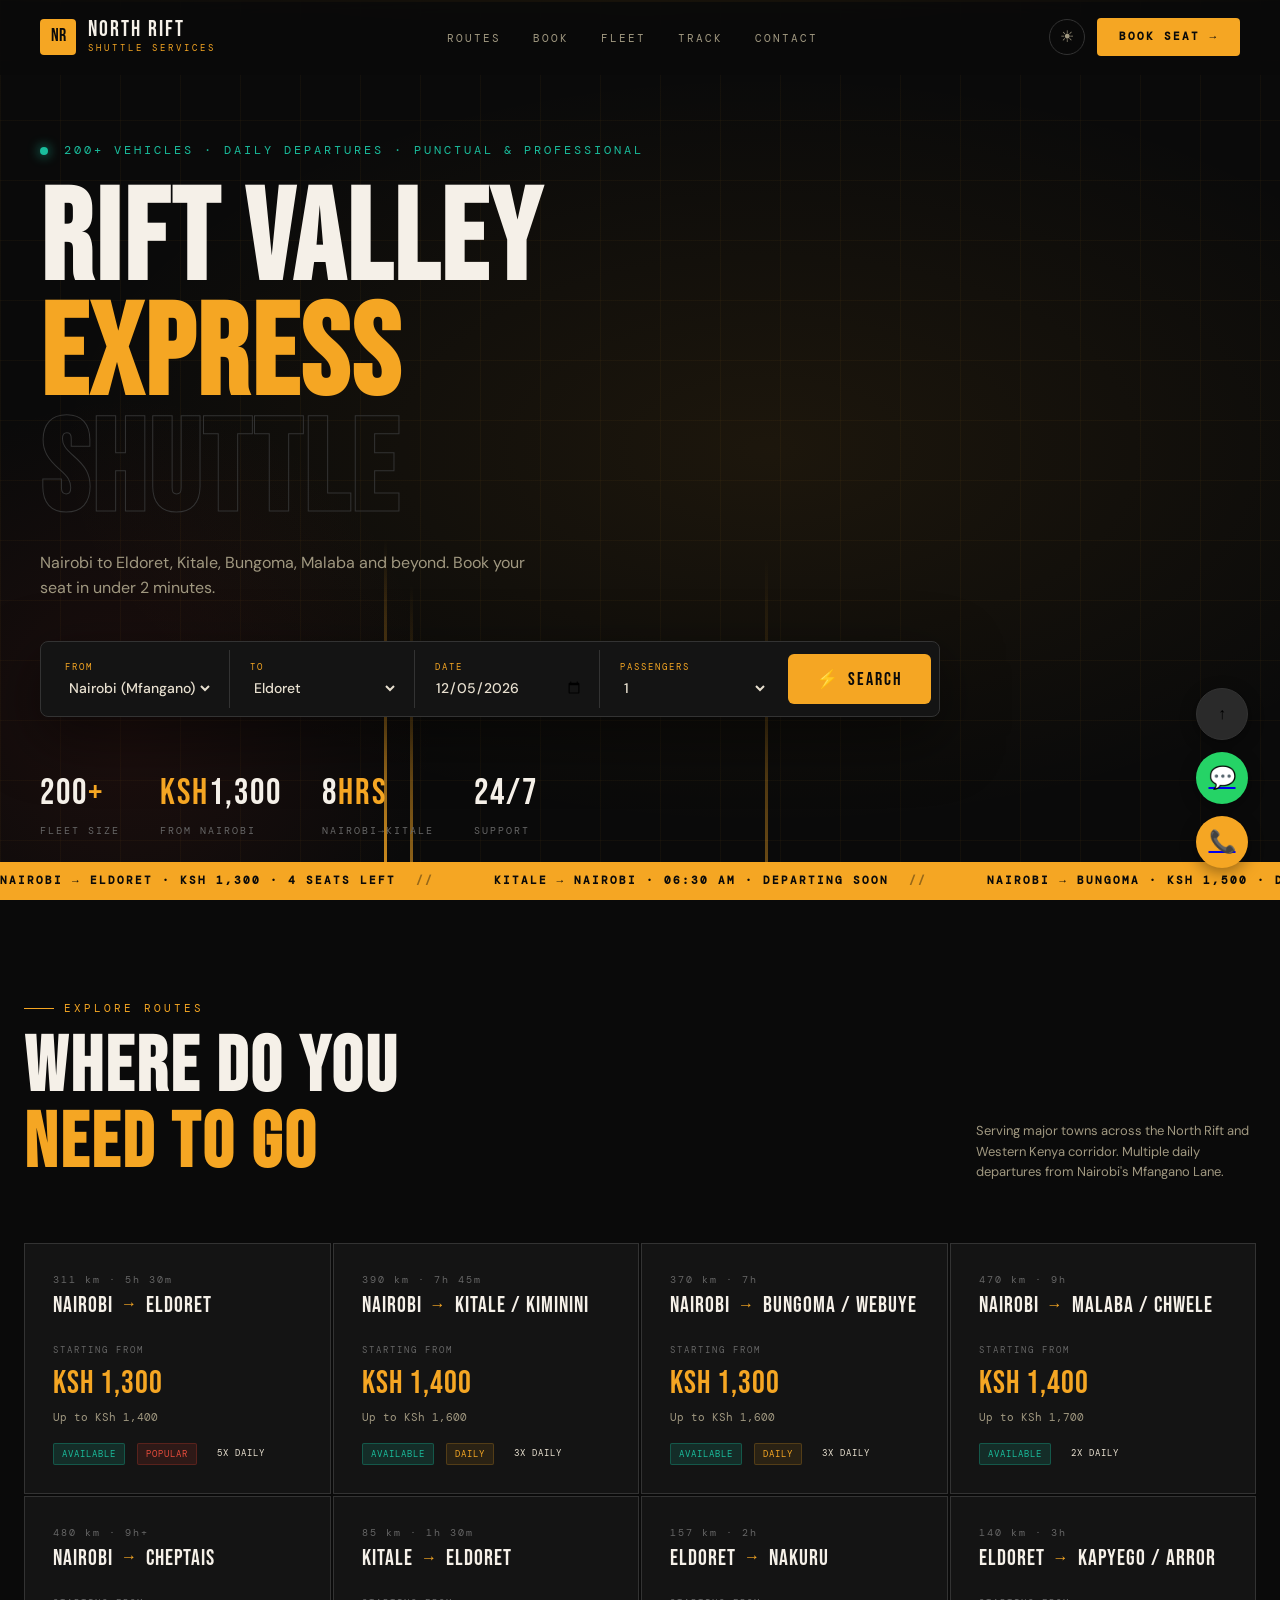
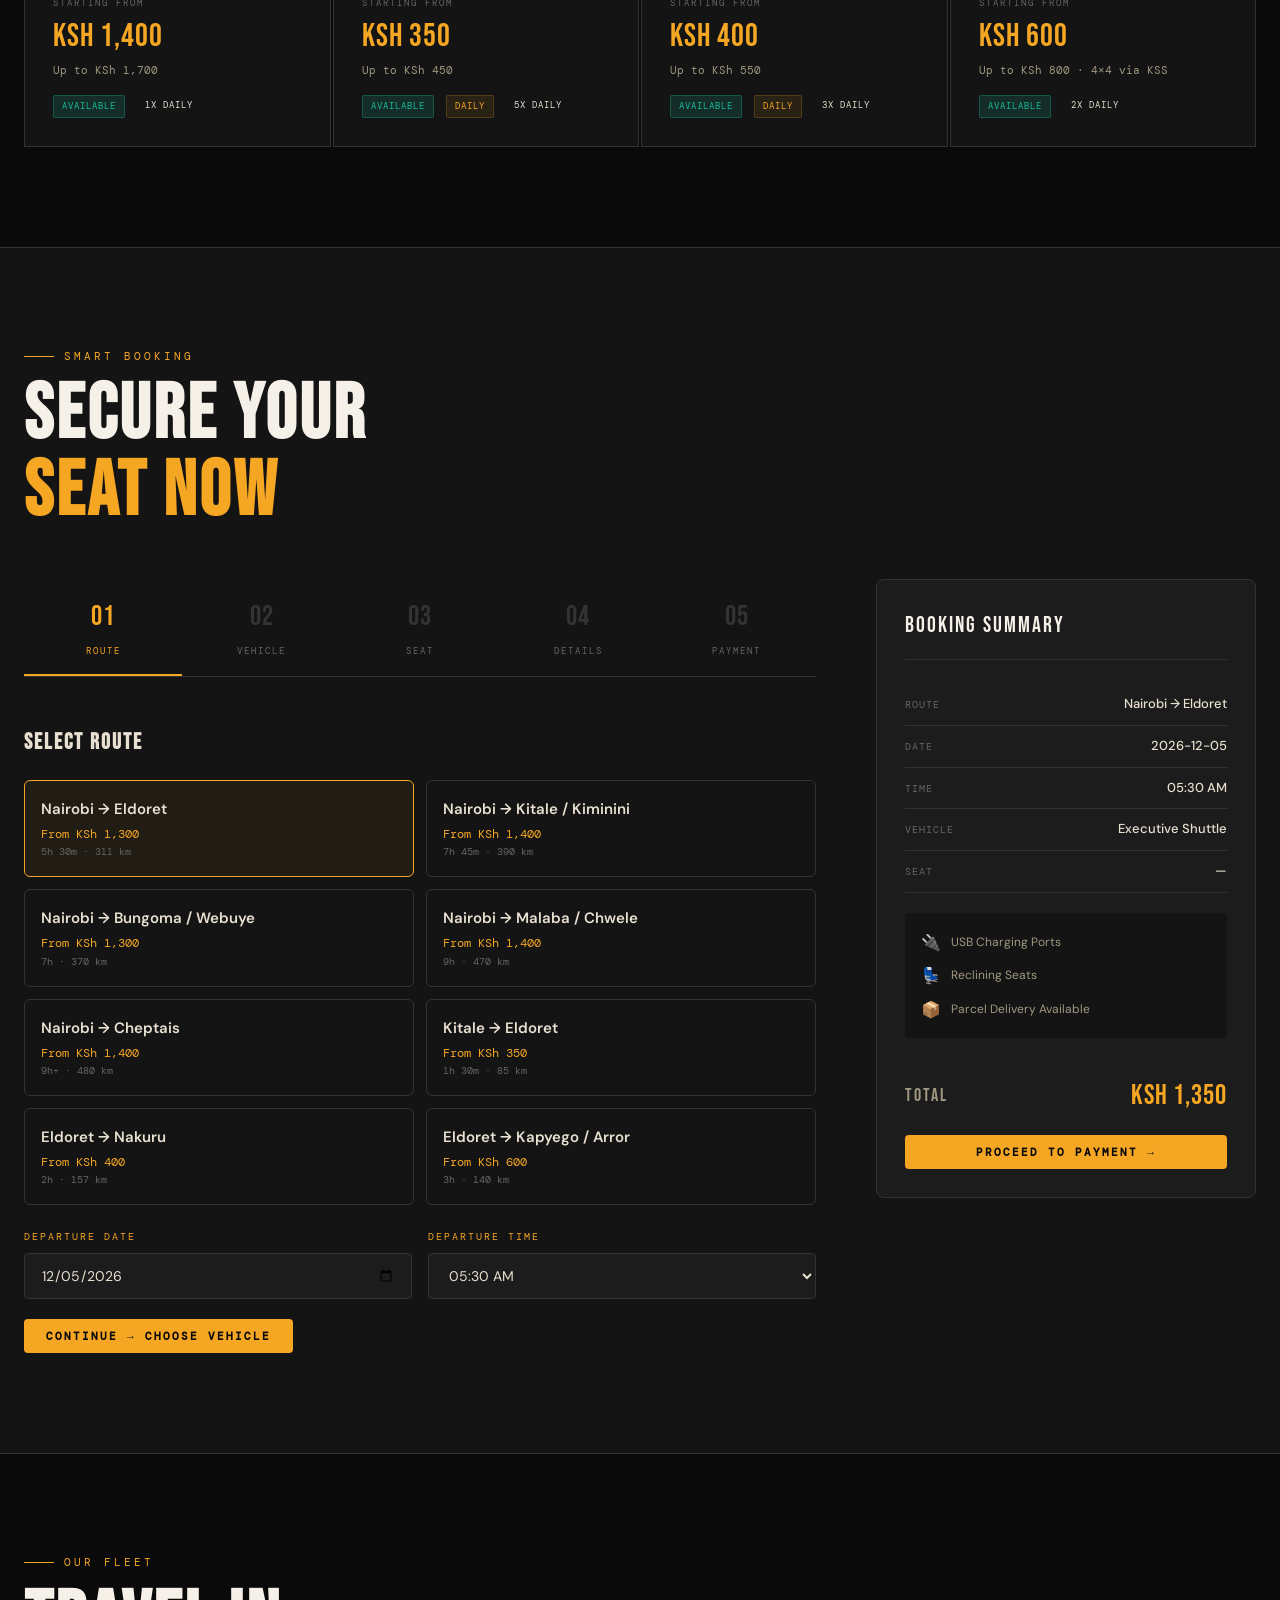
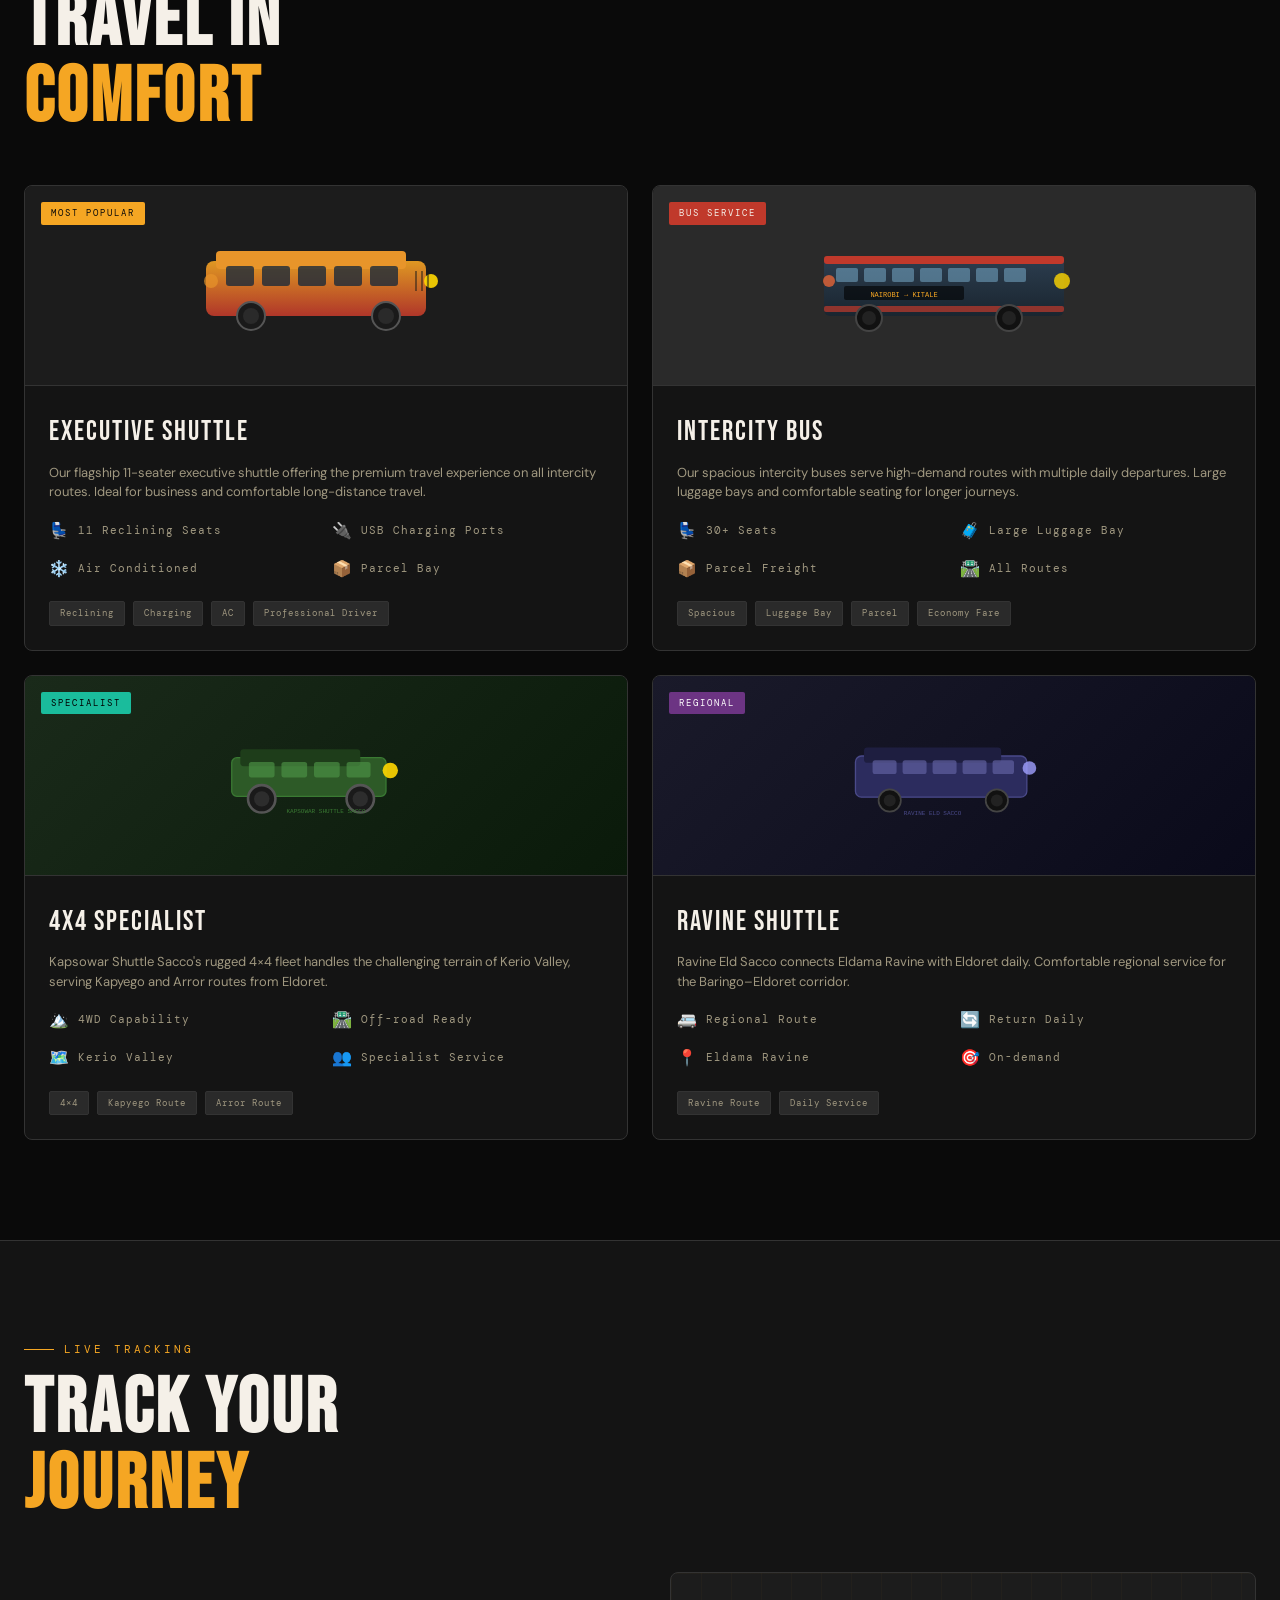
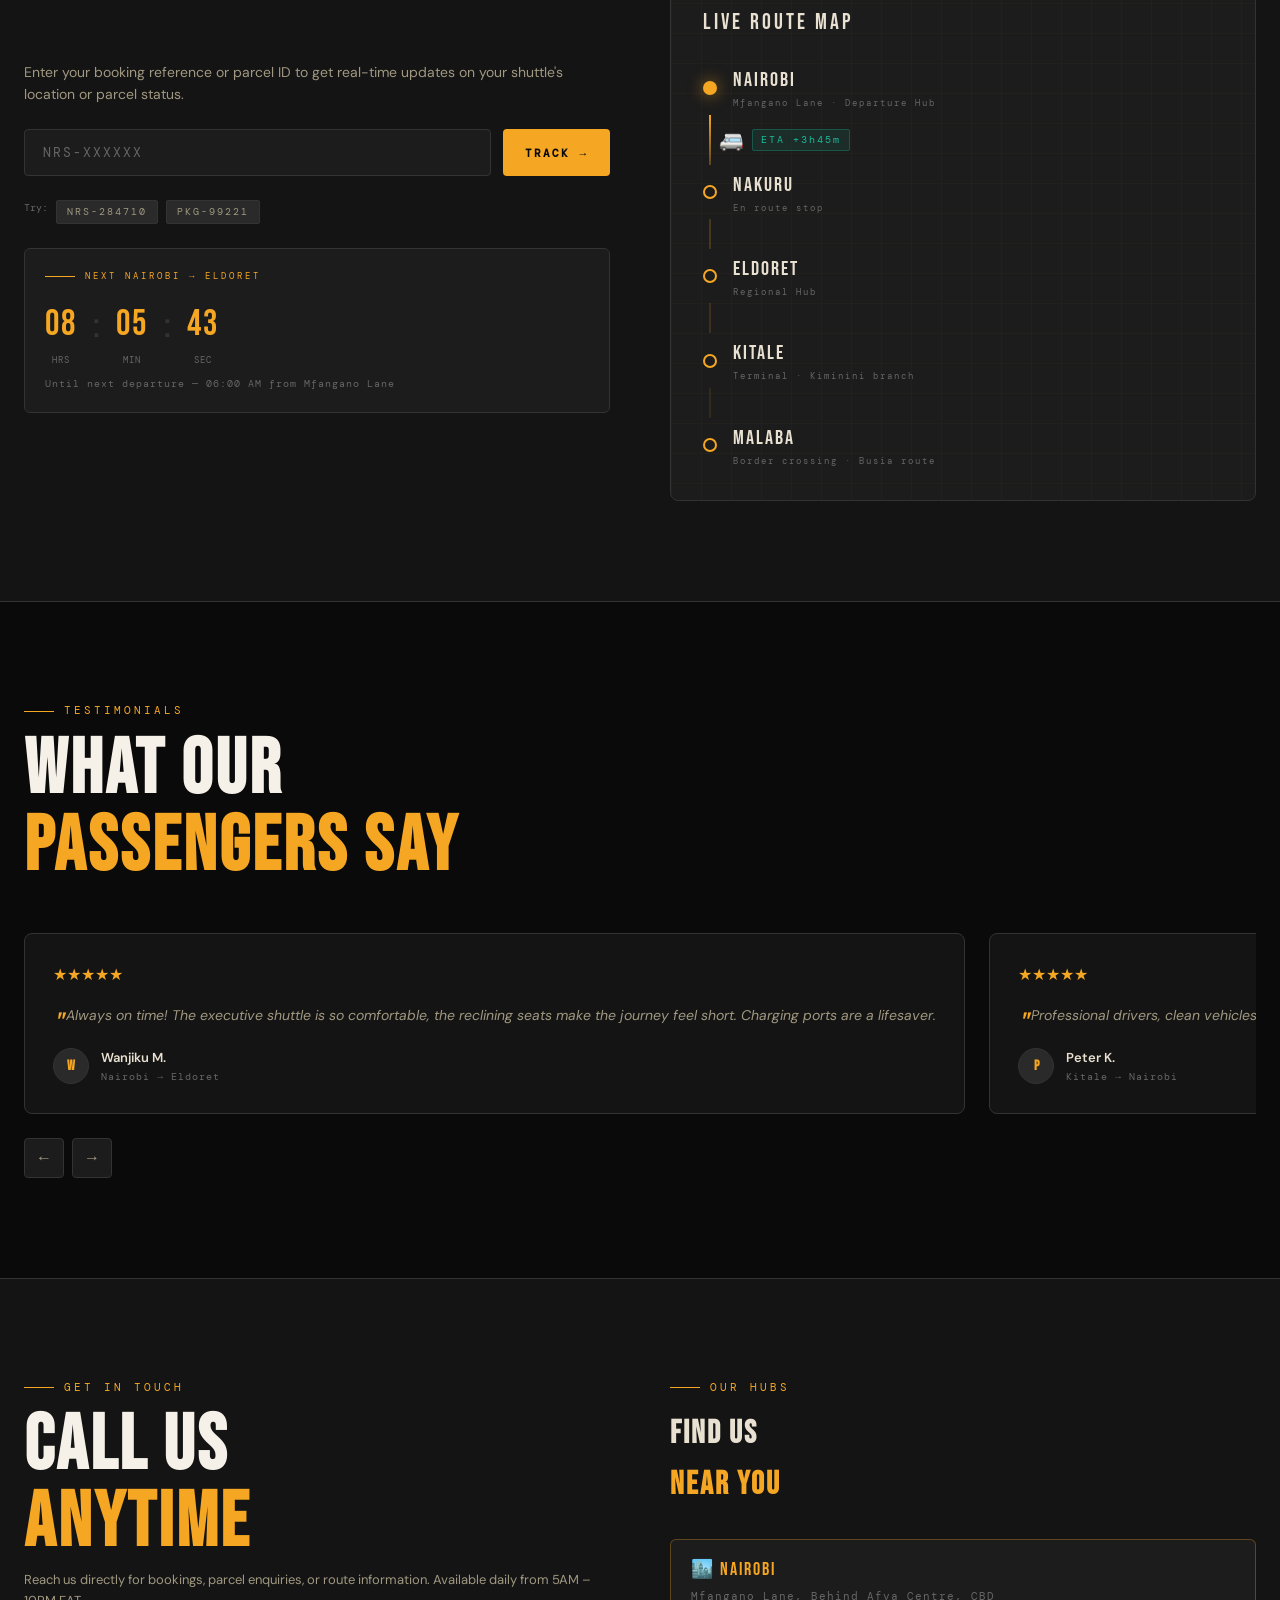
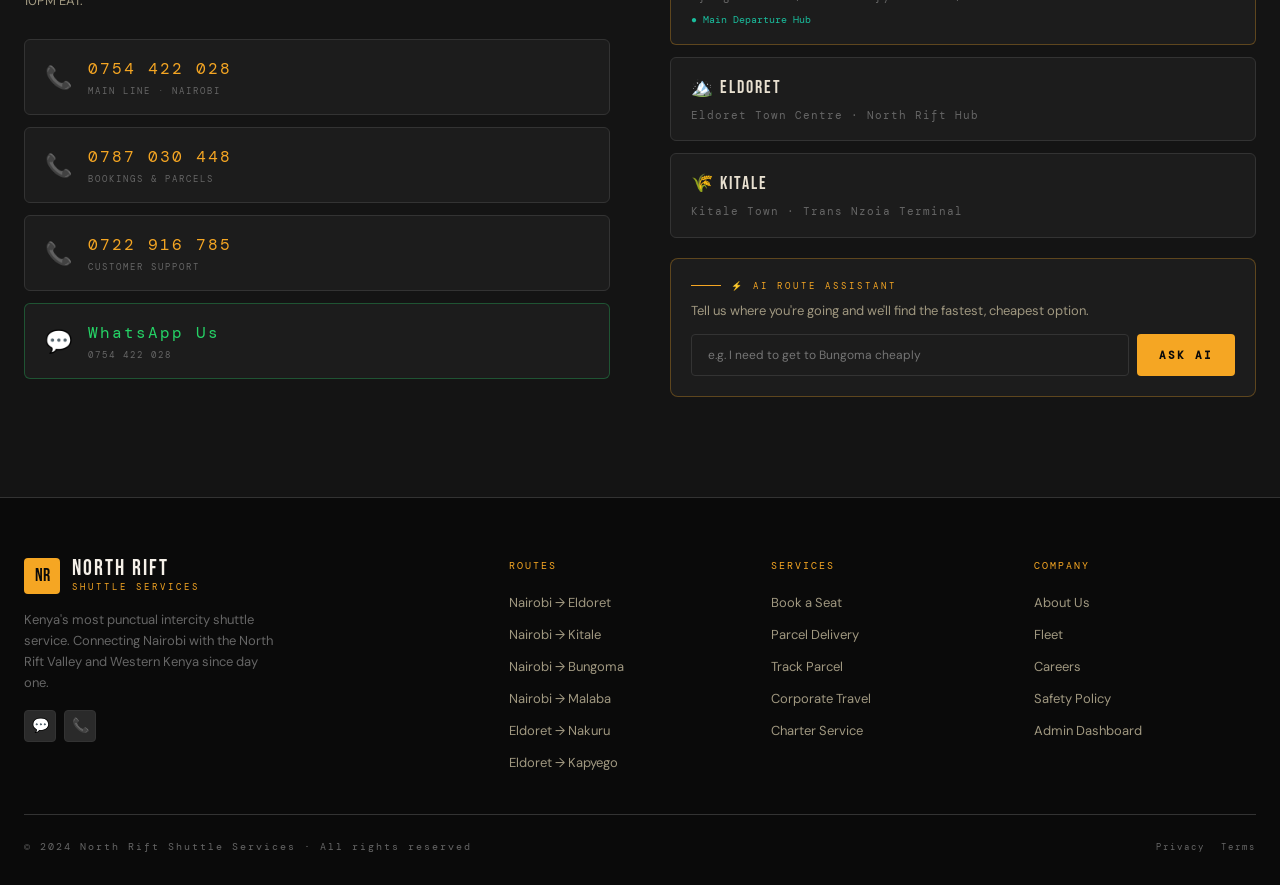
==== commit 3315d0b8: "second commit" ====
--- a/index.html
+++ b/index.html
@@ -1,783 +1,2183 @@
 <!DOCTYPE html>
 <html lang="en">
-
 <head>
-    <meta charset="UTF-8">
-    <meta name="viewport" content="width=device-width, initial-scale=1.0">
-    <title>North Rift Shuttle × MatatuXP — Premium Transport, Eldoret & Beyond</title>
-    <meta name="description"
-        content="Book seats, track parcels, and explore verified matatu routes across Eldoret, Nairobi, Kitale, and the North Rift Valley. Trusted SACCOs, real reviews.">
-    <link rel="preconnect" href="https://fonts.googleapis.com">
-    <link rel="preconnect" href="https://fonts.gstatic.com" crossorigin>
-    <link
-        href="https://fonts.googleapis.com/css2?family=Bebas+Neue&family=DM+Sans:wght@300;400;500;600;700&family=DM+Mono:wght@400;500&display=swap"
-        rel="stylesheet">
-    <link rel="stylesheet" href="https://cdnjs.cloudflare.com/ajax/libs/font-awesome/6.5.1/css/all.min.css">
-    <link rel="stylesheet" href="styles.css">
+<meta charset="UTF-8">
+<meta name="viewport" content="width=device-width, initial-scale=1.0">
+<title>North Rift Shuttle — Premium Transport, Nairobi to Rift Valley & Western Kenya</title>
+<link rel="preconnect" href="https://fonts.googleapis.com">
+<link href="https://fonts.googleapis.com/css2?family=Bebas+Neue&family=DM+Sans:wght@300;400;500;600&family=DM+Mono:wght@400;500&display=swap" rel="stylesheet">
+<style>
+/* ============================================
+   DESIGN SYSTEM: INDUSTRIAL KENYA BRUTALISM
+   Bold blacks + saffron gold + dusty red earth
+   ============================================ */
+:root {
+  --black: #0a0a0a;
+  --charcoal: #141414;
+  --dark: #1c1c1c;
+  --mid: #2a2a2a;
+  --border: #333;
+  --muted: #666;
+  --text: #e8e0d0;
+  --text-dim: #a09880;
+  --gold: #f5a623;
+  --gold-light: #ffc84a;
+  --rust: #c0392b;
+  --rust-light: #e74c3c;
+  --teal: #1abc9c;
+  --white: #f5f0e8;
+  --font-display: 'Bebas Neue', sans-serif;
+  --font-body: 'DM Sans', sans-serif;
+  --font-mono: 'DM Mono', monospace;
+  --radius: 4px;
+  --transition: 0.3s cubic-bezier(0.4, 0, 0.2, 1);
+}
+
+* { margin: 0; padding: 0; box-sizing: border-box; }
+
+html { scroll-behavior: smooth; }
+
+body {
+  background: var(--black);
+  color: var(--text);
+  font-family: var(--font-body);
+  font-size: 15px;
+  line-height: 1.6;
+  overflow-x: hidden;
+}
+
+/* ---- SCROLLBAR ---- */
+::-webkit-scrollbar { width: 4px; }
+::-webkit-scrollbar-track { background: var(--charcoal); }
+::-webkit-scrollbar-thumb { background: var(--gold); }
+
+/* ---- UTILITIES ---- */
+.container { max-width: 1280px; margin: 0 auto; padding: 0 24px; }
+.section-label {
+  font-family: var(--font-mono);
+  font-size: 11px;
+  letter-spacing: 3px;
+  text-transform: uppercase;
+  color: var(--gold);
+  display: flex; align-items: center; gap: 10px;
+}
+.section-label::before { content: ''; display: block; width: 30px; height: 1px; background: var(--gold); }
+
+.tag {
+  font-family: var(--font-mono);
+  font-size: 10px;
+  letter-spacing: 2px;
+  text-transform: uppercase;
+  background: var(--mid);
+  border: 1px solid var(--border);
+  color: var(--text-dim);
+  padding: 3px 10px;
+  border-radius: 2px;
+}
+
+/* ============================================
+   NAVIGATION
+   ============================================ */
+nav {
+  position: fixed; top: 0; left: 0; right: 0; z-index: 1000;
+  display: flex; align-items: center; justify-content: space-between;
+  padding: 18px 40px;
+  background: rgba(10,10,10,0.85);
+  backdrop-filter: blur(16px);
+  border-bottom: 1px solid transparent;
+  transition: border-color 0.3s;
+}
+nav.scrolled { border-color: var(--border); }
+
+.nav-logo {
+  display: flex; align-items: center; gap: 12px;
+  text-decoration: none;
+}
+.nav-logo-icon {
+  width: 36px; height: 36px;
+  background: var(--gold);
+  border-radius: 4px;
+  display: flex; align-items: center; justify-content: center;
+  font-family: var(--font-display);
+  font-size: 18px;
+  color: var(--black);
+}
+.nav-logo-text {
+  font-family: var(--font-display);
+  font-size: 22px;
+  letter-spacing: 2px;
+  color: var(--white);
+  line-height: 1;
+}
+.nav-logo-sub {
+  font-family: var(--font-mono);
+  font-size: 9px;
+  letter-spacing: 3px;
+  color: var(--gold);
+  text-transform: uppercase;
+}
+
+.nav-links { display: flex; gap: 32px; list-style: none; }
+.nav-links a {
+  font-family: var(--font-mono);
+  font-size: 11px;
+  letter-spacing: 2px;
+  text-transform: uppercase;
+  color: var(--text-dim);
+  text-decoration: none;
+  transition: color var(--transition);
+}
+.nav-links a:hover { color: var(--gold); }
+
+.nav-actions { display: flex; gap: 12px; align-items: center; }
+
+.btn {
+  display: inline-flex; align-items: center; gap: 8px;
+  padding: 10px 22px;
+  font-family: var(--font-mono);
+  font-size: 11px;
+  letter-spacing: 2px;
+  text-transform: uppercase;
+  border: none; cursor: pointer;
+  text-decoration: none;
+  transition: all var(--transition);
+  border-radius: var(--radius);
+}
+.btn-ghost {
+  background: transparent;
+  border: 1px solid var(--border);
+  color: var(--text-dim);
+}
+.btn-ghost:hover { border-color: var(--gold); color: var(--gold); }
+.btn-primary {
+  background: var(--gold);
+  color: var(--black);
+  font-weight: 600;
+}
+.btn-primary:hover { background: var(--gold-light); transform: translateY(-1px); }
+.btn-rust {
+  background: var(--rust);
+  color: var(--white);
+}
+.btn-rust:hover { background: var(--rust-light); }
+
+.dark-toggle {
+  background: none; border: 1px solid var(--border);
+  color: var(--text-dim); cursor: pointer;
+  width: 36px; height: 36px; border-radius: 50%;
+  font-size: 16px;
+  transition: all var(--transition);
+}
+.dark-toggle:hover { border-color: var(--gold); color: var(--gold); }
+
+.hamburger { display: none; background: none; border: none; cursor: pointer; flex-direction: column; gap: 5px; }
+.hamburger span { display: block; width: 22px; height: 2px; background: var(--text); transition: all 0.3s; }
+
+/* ============================================
+   HERO
+   ============================================ */
+#hero {
+  min-height: 100vh;
+  position: relative;
+  display: flex; flex-direction: column; justify-content: center;
+  overflow: hidden;
+  padding-top: 80px;
+}
+
+/* Animated road grid background */
+.hero-bg {
+  position: absolute; inset: 0;
+  background: var(--black);
+  overflow: hidden;
+}
+.road-grid {
+  position: absolute;
+  inset: 0;
+  background-image:
+    linear-gradient(rgba(245,166,35,0.04) 1px, transparent 1px),
+    linear-gradient(90deg, rgba(245,166,35,0.04) 1px, transparent 1px);
+  background-size: 60px 60px;
+  animation: gridMove 12s linear infinite;
+}
+@keyframes gridMove {
+  from { transform: translateY(0); }
+  to { transform: translateY(60px); }
+}
+
+.hero-gradient {
+  position: absolute; inset: 0;
+  background: radial-gradient(ellipse 80% 60% at 60% 50%, rgba(245,166,35,0.08) 0%, transparent 70%),
+              radial-gradient(ellipse 40% 60% at 10% 80%, rgba(192,57,43,0.1) 0%, transparent 60%);
+}
+
+.hero-stripe {
+  position: absolute; left: 0; right: 0;
+  height: 2px; background: linear-gradient(90deg, transparent, var(--gold), transparent);
+  animation: stripeMove 4s ease-in-out infinite;
+  opacity: 0.6;
+}
+@keyframes stripeMove {
+  0% { top: 110%; opacity: 0; }
+  10% { opacity: 0.6; }
+  90% { opacity: 0.6; }
+  100% { top: -10%; opacity: 0; }
+}
+
+/* Headlight beams */
+.beam {
+  position: absolute; bottom: 0;
+  width: 3px;
+  background: linear-gradient(to top, rgba(245,166,35,0.9), transparent);
+  animation: beamMove 8s ease-in-out infinite;
+  transform-origin: bottom center;
+}
+.beam-1 { left: 30%; height: 40vh; animation-delay: 0s; }
+.beam-2 { left: 32%; height: 35vh; animation-delay: 0.5s; opacity: 0.7; }
+.beam-3 { right: 40%; height: 38vh; animation-delay: 2s; opacity: 0.5; }
+@keyframes beamMove {
+  0%, 100% { opacity: 0.3; transform: skewX(-5deg); }
+  50% { opacity: 0.8; transform: skewX(5deg); }
+}
+
+.hero-content {
+  position: relative; z-index: 2;
+  padding: 0 40px;
+  max-width: 1280px; margin: 0 auto; width: 100%;
+}
+
+.hero-eyebrow {
+  display: flex; align-items: center; gap: 16px;
+  margin-bottom: 24px;
+  opacity: 0;
+  animation: fadeUp 0.8s 0.2s forwards;
+}
+.hero-dot {
+  width: 8px; height: 8px; border-radius: 50%;
+  background: var(--teal);
+  box-shadow: 0 0 12px var(--teal);
+  animation: pulse 2s ease-in-out infinite;
+}
+@keyframes pulse { 0%, 100% { opacity: 1; transform: scale(1); } 50% { opacity: 0.5; transform: scale(0.8); } }
+
+.hero-eyebrow-text {
+  font-family: var(--font-mono);
+  font-size: 12px;
+  letter-spacing: 3px;
+  text-transform: uppercase;
+  color: var(--teal);
+}
+
+.hero-title {
+  font-family: var(--font-display);
+  font-size: clamp(72px, 10vw, 140px);
+  line-height: 0.9;
+  letter-spacing: 3px;
+  color: var(--white);
+  margin-bottom: 8px;
+  opacity: 0;
+  animation: fadeUp 0.8s 0.4s forwards;
+}
+.hero-title span { color: var(--gold); }
+.hero-title .line2 { 
+  -webkit-text-stroke: 1px var(--border);
+  color: transparent;
+}
+
+.hero-sub {
+  font-size: 16px;
+  color: var(--text-dim);
+  max-width: 500px;
+  margin: 20px 0 40px;
+  opacity: 0;
+  animation: fadeUp 0.8s 0.6s forwards;
+}
+
+@keyframes fadeUp {
+  from { opacity: 0; transform: translateY(30px); }
+  to { opacity: 1; transform: translateY(0); }
+}
+
+/* SEARCH BAR */
+.hero-search {
+  background: var(--charcoal);
+  border: 1px solid var(--border);
+  border-radius: 8px;
+  padding: 8px;
+  display: flex; align-items: center; gap: 4px;
+  flex-wrap: wrap;
+  max-width: 900px;
+  opacity: 0;
+  animation: fadeUp 0.8s 0.8s forwards;
+  box-shadow: 0 20px 60px rgba(0,0,0,0.5);
+}
+
+.search-field {
+  flex: 1; min-width: 150px;
+  display: flex; flex-direction: column;
+  padding: 10px 16px;
+  border-right: 1px solid var(--border);
+}
+.search-field:last-of-type { border-right: none; }
+.search-field label {
+  font-family: var(--font-mono);
+  font-size: 9px;
+  letter-spacing: 2px;
+  text-transform: uppercase;
+  color: var(--gold);
+  margin-bottom: 4px;
+}
+.search-field select, .search-field input {
+  background: none; border: none; outline: none;
+  color: var(--text);
+  font-family: var(--font-body);
+  font-size: 14px;
+  font-weight: 500;
+}
+.search-field select option { background: var(--dark); color: var(--text); }
+
+.search-divider { width: 1px; height: 40px; background: var(--border); }
+
+.btn-search {
+  background: var(--gold);
+  color: var(--black);
+  border: none; cursor: pointer;
+  padding: 14px 28px;
+  border-radius: 6px;
+  font-family: var(--font-display);
+  font-size: 18px;
+  letter-spacing: 2px;
+  white-space: nowrap;
+  transition: all var(--transition);
+  display: flex; align-items: center; gap: 8px;
+}
+.btn-search:hover { background: var(--gold-light); transform: scale(1.02); }
+
+.hero-stats {
+  display: flex; gap: 40px; margin-top: 48px;
+  opacity: 0;
+  animation: fadeUp 0.8s 1s forwards;
+}
+.stat { }
+.stat-num {
+  font-family: var(--font-display);
+  font-size: 36px;
+  letter-spacing: 2px;
+  color: var(--white);
+}
+.stat-num span { color: var(--gold); }
+.stat-label {
+  font-family: var(--font-mono);
+  font-size: 10px;
+  letter-spacing: 2px;
+  text-transform: uppercase;
+  color: var(--muted);
+}
+
+/* Scrolling ticker */
+.ticker {
+  position: absolute; bottom: 0; left: 0; right: 0;
+  background: var(--gold);
+  padding: 10px 0;
+  overflow: hidden;
+  z-index: 3;
+}
+.ticker-inner {
+  display: flex; gap: 60px;
+  white-space: nowrap;
+  animation: tickerScroll 20s linear infinite;
+}
+.ticker-item {
+  font-family: var(--font-mono);
+  font-size: 11px;
+  letter-spacing: 2px;
+  text-transform: uppercase;
+  color: var(--black);
+  font-weight: 600;
+  display: flex; align-items: center; gap: 20px;
+}
+.ticker-item::after { content: '//'; opacity: 0.4; }
+@keyframes tickerScroll {
+  from { transform: translateX(0); }
+  to { transform: translateX(-50%); }
+}
+
+/* ============================================
+   ROUTES SECTION
+   ============================================ */
+#routes { padding: 100px 0; }
+
+.routes-header {
+  display: flex; justify-content: space-between; align-items: flex-end;
+  margin-bottom: 60px;
+}
+
+.section-title {
+  font-family: var(--font-display);
+  font-size: clamp(48px, 6vw, 80px);
+  letter-spacing: 3px;
+  color: var(--white);
+  line-height: 1;
+  margin-top: 12px;
+}
+.section-title span { color: var(--gold); }
+
+.routes-grid {
+  display: grid;
+  grid-template-columns: repeat(auto-fill, minmax(300px, 1fr));
+  gap: 2px;
+}
+
+.route-card {
+  background: var(--charcoal);
+  border: 1px solid var(--border);
+  padding: 28px;
+  cursor: pointer;
+  position: relative;
+  overflow: hidden;
+  transition: all var(--transition);
+  group: true;
+}
+.route-card::before {
+  content: '';
+  position: absolute; inset: 0;
+  background: linear-gradient(135deg, rgba(245,166,35,0.05) 0%, transparent 60%);
+  opacity: 0;
+  transition: opacity var(--transition);
+}
+.route-card:hover::before { opacity: 1; }
+.route-card:hover { border-color: var(--gold); transform: translateY(-2px); }
+
+.route-card-header {
+  display: flex; justify-content: space-between; align-items: flex-start;
+  margin-bottom: 20px;
+}
+.route-origin-dest {
+  font-family: var(--font-display);
+  font-size: 22px;
+  letter-spacing: 1px;
+  color: var(--white);
+  display: flex; align-items: center; gap: 8px;
+}
+.route-arrow { color: var(--gold); font-size: 16px; }
+
+.route-distance {
+  font-family: var(--font-mono);
+  font-size: 10px;
+  color: var(--muted);
+  letter-spacing: 2px;
+}
+
+.route-price {
+  margin-bottom: 16px;
+}
+.price-label {
+  font-family: var(--font-mono);
+  font-size: 9px;
+  letter-spacing: 2px;
+  text-transform: uppercase;
+  color: var(--muted);
+}
+.price-value {
+  font-family: var(--font-display);
+  font-size: 32px;
+  letter-spacing: 1px;
+  color: var(--gold);
+}
+.price-range {
+  font-family: var(--font-mono);
+  font-size: 11px;
+  color: var(--text-dim);
+}
+
+.route-meta {
+  display: flex; gap: 12px; flex-wrap: wrap;
+}
+.route-tag {
+  font-family: var(--font-mono);
+  font-size: 9px;
+  letter-spacing: 1px;
+  text-transform: uppercase;
+  padding: 3px 8px;
+  border-radius: 2px;
+}
+.route-tag.available { background: rgba(26,188,156,0.15); color: var(--teal); border: 1px solid rgba(26,188,156,0.3); }
+.route-tag.daily { background: rgba(245,166,35,0.1); color: var(--gold); border: 1px solid rgba(245,166,35,0.2); }
+.route-tag.popular { background: rgba(192,57,43,0.15); color: var(--rust-light); border: 1px solid rgba(192,57,43,0.3); }
+
+.route-cta {
+  position: absolute; bottom: -40px; right: 20px;
+  background: var(--gold); color: var(--black);
+  font-family: var(--font-display);
+  font-size: 14px; letter-spacing: 1px;
+  padding: 8px 16px; border-radius: 3px;
+  transition: bottom var(--transition);
+}
+.route-card:hover .route-cta { bottom: 20px; }
+
+/* ============================================
+   BOOKING SECTION
+   ============================================ */
+#booking {
+  padding: 100px 0;
+  background: var(--charcoal);
+  border-top: 1px solid var(--border);
+  border-bottom: 1px solid var(--border);
+}
+
+.booking-wrapper {
+  display: grid;
+  grid-template-columns: 1fr 380px;
+  gap: 60px;
+  align-items: start;
+}
+
+.booking-steps {
+  display: flex; gap: 0; margin-bottom: 48px;
+  border-bottom: 1px solid var(--border);
+  padding-bottom: 0;
+}
+.step-tab {
+  flex: 1;
+  padding: 16px 8px;
+  text-align: center;
+  font-family: var(--font-mono);
+  font-size: 9px;
+  letter-spacing: 2px;
+  text-transform: uppercase;
+  color: var(--muted);
+  border-bottom: 2px solid transparent;
+  cursor: pointer;
+  transition: all var(--transition);
+  position: relative;
+}
+.step-tab.active {
+  color: var(--gold);
+  border-bottom-color: var(--gold);
+}
+.step-tab .step-num {
+  display: block;
+  font-family: var(--font-display);
+  font-size: 28px;
+  letter-spacing: 1px;
+  color: var(--border);
+  transition: color var(--transition);
+  margin-bottom: 4px;
+}
+.step-tab.active .step-num { color: var(--gold); }
+.step-tab.done .step-num { color: var(--teal); }
+.step-tab.done { color: var(--teal); border-bottom-color: var(--teal); }
+
+/* Step panels */
+.step-panel { display: none; }
+.step-panel.active { display: block; animation: fadeUp 0.4s forwards; }
+
+/* Route select in booking */
+.booking-route-options {
+  display: grid; grid-template-columns: 1fr 1fr; gap: 12px;
+  margin-bottom: 24px;
+}
+.booking-route-opt {
+  border: 1px solid var(--border);
+  border-radius: 6px;
+  padding: 16px;
+  cursor: pointer;
+  transition: all var(--transition);
+}
+.booking-route-opt:hover { border-color: var(--gold); }
+.booking-route-opt.selected { border-color: var(--gold); background: rgba(245,166,35,0.06); }
+.bro-route { font-weight: 600; margin-bottom: 4px; }
+.bro-price { font-family: var(--font-mono); font-size: 12px; color: var(--gold); }
+.bro-duration { font-family: var(--font-mono); font-size: 10px; color: var(--muted); }
+
+/* Vehicle selector */
+.vehicle-opts {
+  display: flex; flex-direction: column; gap: 12px;
+  margin-bottom: 24px;
+}
+.vehicle-opt {
+  display: flex; gap: 16px; align-items: center;
+  border: 1px solid var(--border);
+  border-radius: 6px;
+  padding: 16px;
+  cursor: pointer;
+  transition: all var(--transition);
+}
+.vehicle-opt:hover { border-color: var(--gold); }
+.vehicle-opt.selected { border-color: var(--gold); background: rgba(245,166,35,0.06); }
+.vehicle-icon {
+  width: 60px; height: 40px; background: var(--mid);
+  border-radius: 4px; display: flex; align-items: center; justify-content: center;
+  font-size: 24px;
+}
+.vehicle-name { font-weight: 600; margin-bottom: 2px; }
+.vehicle-features {
+  display: flex; gap: 6px; flex-wrap: wrap;
+}
+.vf-tag {
+  font-family: var(--font-mono); font-size: 9px; letter-spacing: 1px;
+  padding: 2px 6px; background: var(--mid); border: 1px solid var(--border);
+  color: var(--text-dim); border-radius: 2px;
+}
+.vehicle-price-tag { margin-left: auto; font-family: var(--font-display); font-size: 22px; color: var(--gold); }
+
+/* Seat map */
+.seat-map-container { margin-bottom: 24px; }
+.seat-map-legend {
+  display: flex; gap: 16px; margin-bottom: 16px;
+}
+.sml-item { display: flex; align-items: center; gap: 6px; font-size: 12px; color: var(--text-dim); }
+.sml-dot { width: 14px; height: 14px; border-radius: 2px; }
+.sml-dot.available { background: var(--mid); border: 1px solid var(--border); }
+.sml-dot.selected { background: var(--gold); }
+.sml-dot.taken { background: var(--rust); opacity: 0.6; }
+
+.seat-bus {
+  background: var(--dark);
+  border: 1px solid var(--border);
+  border-radius: 8px;
+  padding: 20px;
+  max-width: 260px;
+}
+.seat-driver-row {
+  display: flex; justify-content: flex-end; margin-bottom: 16px;
+  padding-bottom: 16px; border-bottom: 1px dashed var(--border);
+}
+.seat-driver {
+  width: 36px; height: 36px; background: var(--mid);
+  border-radius: 50%; display: flex; align-items: center; justify-content: center;
+  font-size: 18px; border: 1px solid var(--border);
+}
+.seat-rows { display: flex; flex-direction: column; gap: 8px; }
+.seat-row { display: flex; gap: 8px; align-items: center; }
+.seat-row .aisle { flex: 1; }
+.seat {
+  width: 34px; height: 34px; border-radius: 3px;
+  border: 1px solid var(--border); background: var(--mid);
+  display: flex; align-items: center; justify-content: center;
+  cursor: pointer; font-size: 9px; font-family: var(--font-mono);
+  color: var(--muted); transition: all var(--transition);
+}
+.seat:hover:not(.taken) { border-color: var(--gold); color: var(--gold); }
+.seat.selected { background: var(--gold); border-color: var(--gold); color: var(--black); }
+.seat.taken { background: rgba(192,57,43,0.3); border-color: var(--rust); cursor: not-allowed; color: var(--rust); }
+
+/* Passenger form */
+.form-group { margin-bottom: 20px; }
+.form-label {
+  display: block;
+  font-family: var(--font-mono); font-size: 10px; letter-spacing: 2px;
+  text-transform: uppercase; color: var(--gold); margin-bottom: 8px;
+}
+.form-input {
+  width: 100%; padding: 12px 16px;
+  background: var(--dark); border: 1px solid var(--border);
+  border-radius: 4px; color: var(--text);
+  font-family: var(--font-body); font-size: 14px;
+  transition: border-color var(--transition);
+  outline: none;
+}
+.form-input:focus { border-color: var(--gold); }
+
+.form-row { display: grid; grid-template-columns: 1fr 1fr; gap: 16px; }
+
+/* Payment */
+.payment-methods {
+  display: flex; gap: 12px; margin-bottom: 24px;
+}
+.pm-btn {
+  flex: 1; padding: 14px; border: 1px solid var(--border);
+  border-radius: 4px; cursor: pointer; text-align: center;
+  transition: all var(--transition); background: var(--dark);
+}
+.pm-btn:hover { border-color: var(--gold); }
+.pm-btn.active { border-color: var(--gold); background: rgba(245,166,35,0.08); }
+.pm-btn .pm-name { font-family: var(--font-mono); font-size: 10px; letter-spacing: 1px; color: var(--text-dim); margin-top: 4px; }
+.pm-icon { font-size: 22px; }
+
+.mpesa-input-group { margin-bottom: 24px; }
+.mpesa-note {
+  font-family: var(--font-mono); font-size: 10px; letter-spacing: 1px;
+  color: var(--teal); margin-top: 8px;
+  display: flex; align-items: center; gap: 6px;
+}
+
+/* Booking summary sidebar */
+.booking-summary {
+  background: var(--dark);
+  border: 1px solid var(--border);
+  border-radius: 8px;
+  padding: 28px;
+  position: sticky; top: 100px;
+}
+.bs-title {
+  font-family: var(--font-display);
+  font-size: 22px; letter-spacing: 2px;
+  color: var(--white); margin-bottom: 24px;
+  padding-bottom: 16px; border-bottom: 1px solid var(--border);
+}
+.bs-row {
+  display: flex; justify-content: space-between; align-items: center;
+  padding: 10px 0; border-bottom: 1px solid var(--border);
+  font-size: 13px;
+}
+.bs-row-label { color: var(--muted); font-family: var(--font-mono); font-size: 10px; letter-spacing: 1px; text-transform: uppercase; }
+.bs-row-value { font-weight: 500; color: var(--text); }
+.bs-total {
+  display: flex; justify-content: space-between; align-items: center;
+  padding: 16px 0; margin-top: 8px;
+}
+.bs-total-label { font-family: var(--font-display); font-size: 18px; letter-spacing: 2px; color: var(--text-dim); }
+.bs-total-value { font-family: var(--font-display); font-size: 28px; letter-spacing: 1px; color: var(--gold); }
+
+.bs-features {
+  display: flex; flex-direction: column; gap: 8px; margin: 20px 0;
+  padding: 16px; background: var(--charcoal); border-radius: 4px;
+}
+.bs-feat { display: flex; align-items: center; gap: 10px; font-size: 12px; color: var(--text-dim); }
+.bs-feat span { font-size: 16px; }
+
+/* ============================================
+   VEHICLES SHOWCASE
+   ============================================ */
+#vehicles { padding: 100px 0; }
+
+.vehicles-grid {
+  display: grid;
+  grid-template-columns: 1fr 1fr;
+  gap: 24px;
+}
+
+.vehicle-card {
+  position: relative;
+  background: var(--charcoal);
+  border: 1px solid var(--border);
+  border-radius: 8px;
+  overflow: hidden;
+  transition: all var(--transition);
+}
+.vehicle-card:hover { border-color: var(--gold); transform: translateY(-4px); box-shadow: 0 20px 40px rgba(0,0,0,0.4); }
+
+.vehicle-card-visual {
+  height: 200px;
+  background: var(--dark);
+  display: flex; align-items: center; justify-content: center;
+  position: relative;
+  overflow: hidden;
+  border-bottom: 1px solid var(--border);
+}
+
+.vc-shuttle-svg, .vc-bus-svg {
+  width: 280px; height: auto;
+  transition: transform 0.5s cubic-bezier(0.4, 0, 0.2, 1);
+}
+.vehicle-card:hover .vc-shuttle-svg,
+.vehicle-card:hover .vc-bus-svg { transform: translateX(10px); }
+
+.vehicle-card-badge {
+  position: absolute; top: 16px; left: 16px;
+  font-family: var(--font-mono); font-size: 9px; letter-spacing: 2px;
+  text-transform: uppercase; padding: 4px 10px;
+  background: var(--gold); color: var(--black); border-radius: 2px;
+}
+.vehicle-card-badge.premium { background: var(--rust); color: var(--white); }
+
+.vehicle-card-body { padding: 24px; }
+.vc-name { font-family: var(--font-display); font-size: 28px; letter-spacing: 2px; color: var(--white); margin-bottom: 8px; }
+.vc-desc { font-size: 13px; color: var(--text-dim); margin-bottom: 16px; line-height: 1.5; }
+.vc-specs {
+  display: grid; grid-template-columns: 1fr 1fr; gap: 12px;
+  margin-bottom: 20px;
+}
+.vc-spec {
+  display: flex; align-items: center; gap: 8px;
+  font-family: var(--font-mono); font-size: 11px; letter-spacing: 1px; color: var(--text-dim);
+}
+.vc-spec-icon { font-size: 16px; }
+.vc-amenities { display: flex; gap: 8px; flex-wrap: wrap; }
+.vc-amenity {
+  background: var(--mid); border: 1px solid var(--border);
+  font-family: var(--font-mono); font-size: 9px; letter-spacing: 1px;
+  padding: 4px 10px; border-radius: 2px; color: var(--text-dim);
+}
+
+/* ============================================
+   TRACKING SECTION
+   ============================================ */
+#tracking {
+  padding: 100px 0;
+  background: var(--charcoal);
+  border-top: 1px solid var(--border);
+  border-bottom: 1px solid var(--border);
+}
+
+.tracking-grid {
+  display: grid;
+  grid-template-columns: 1fr 1fr;
+  gap: 60px;
+  align-items: center;
+}
+
+.tracking-form-wrap { }
+
+.tracking-input-group {
+  display: flex; gap: 12px; margin-bottom: 24px;
+}
+.tracking-input {
+  flex: 1; padding: 14px 18px;
+  background: var(--dark); border: 1px solid var(--border);
+  border-radius: 4px; color: var(--text);
+  font-family: var(--font-mono); font-size: 13px; letter-spacing: 2px;
+  outline: none; transition: border-color var(--transition);
+  text-transform: uppercase;
+}
+.tracking-input:focus { border-color: var(--gold); }
+.tracking-input::placeholder { color: var(--muted); }
+
+/* Live route map (CSS only) */
+.route-map {
+  background: var(--dark);
+  border: 1px solid var(--border);
+  border-radius: 8px;
+  padding: 32px;
+  position: relative;
+  overflow: hidden;
+}
+
+.map-bg-grid {
+  position: absolute; inset: 0;
+  background-image:
+    linear-gradient(rgba(245,166,35,0.03) 1px, transparent 1px),
+    linear-gradient(90deg, rgba(245,166,35,0.03) 1px, transparent 1px);
+  background-size: 30px 30px;
+}
+
+.map-route-line {
+  position: relative; z-index: 2;
+  display: flex; flex-direction: column; gap: 0;
+}
+
+.map-city {
+  display: flex; align-items: center; gap: 16px;
+  position: relative;
+}
+.map-city-dot {
+  width: 14px; height: 14px; border-radius: 50%;
+  border: 2px solid var(--gold); background: var(--dark);
+  position: relative; z-index: 3; flex-shrink: 0;
+}
+.map-city-dot.active {
+  background: var(--gold);
+  box-shadow: 0 0 16px rgba(245,166,35,0.6);
+}
+.map-city-name { font-family: var(--font-display); font-size: 20px; letter-spacing: 2px; }
+.map-city-sub { font-family: var(--font-mono); font-size: 9px; letter-spacing: 2px; color: var(--muted); }
+
+.map-segment {
+  display: flex; align-items: center; padding: 4px 0 4px 6px;
+  margin: 4px 0;
+}
+.map-segment-line {
+  width: 2px; flex: 1; max-height: 40px;
+  background: linear-gradient(to bottom, var(--gold), rgba(245,166,35,0.3));
+  margin: 0 6px;
+  position: relative;
+}
+.map-vehicle-icon {
+  font-size: 20px;
+  animation: vehicleMove 3s ease-in-out infinite;
+  position: relative;
+  z-index: 4;
+}
+@keyframes vehicleMove {
+  0%, 100% { transform: translateX(-4px); }
+  50% { transform: translateX(4px); }
+}
+.map-eta {
+  font-family: var(--font-mono); font-size: 10px; letter-spacing: 2px;
+  color: var(--teal); background: rgba(26,188,156,0.1);
+  padding: 2px 8px; border-radius: 2px; border: 1px solid rgba(26,188,156,0.3);
+  white-space: nowrap;
+}
+
+.parcel-status-panel {
+  margin-top: 24px;
+  background: var(--dark); border: 1px solid var(--border); border-radius: 8px;
+  padding: 20px;
+}
+.parcel-id-display {
+  font-family: var(--font-mono); font-size: 12px; letter-spacing: 3px;
+  color: var(--gold); margin-bottom: 12px;
+}
+.parcel-timeline { display: flex; flex-direction: column; gap: 0; }
+.pt-item { display: flex; gap: 12px; padding: 8px 0; }
+.pt-dot { width: 10px; height: 10px; border-radius: 50%; margin-top: 5px; flex-shrink: 0; }
+.pt-dot.done { background: var(--teal); }
+.pt-dot.active { background: var(--gold); box-shadow: 0 0 10px rgba(245,166,35,0.5); }
+.pt-dot.pending { background: var(--mid); border: 1px solid var(--border); }
+.pt-content { }
+.pt-event { font-size: 13px; font-weight: 500; }
+.pt-time { font-family: var(--font-mono); font-size: 10px; color: var(--muted); }
+
+/* ============================================
+   REVIEWS
+   ============================================ */
+#reviews { padding: 100px 0; }
+
+.reviews-carousel-wrap { overflow: hidden; }
+.reviews-carousel {
+  display: flex; gap: 24px;
+  transition: transform 0.5s cubic-bezier(0.4, 0, 0.2, 1);
+}
+.review-card {
+  min-width: 320px;
+  background: var(--charcoal);
+  border: 1px solid var(--border);
+  border-radius: 8px;
+  padding: 28px;
+  flex-shrink: 0;
+  transition: border-color var(--transition);
+}
+.review-card:hover { border-color: var(--gold); }
+
+.review-stars { color: var(--gold); font-size: 16px; margin-bottom: 16px; }
+.review-text {
+  font-size: 14px; line-height: 1.7;
+  color: var(--text-dim); margin-bottom: 20px;
+  font-style: italic;
+}
+.review-text::before { content: '"'; font-family: var(--font-display); font-size: 28px; color: var(--gold); line-height: 0; vertical-align: -12px; margin-right: 4px; }
+.reviewer {
+  display: flex; align-items: center; gap: 12px;
+}
+.reviewer-avatar {
+  width: 36px; height: 36px; border-radius: 50%;
+  background: var(--mid); border: 1px solid var(--border);
+  display: flex; align-items: center; justify-content: center;
+  font-size: 14px; font-weight: 600; color: var(--gold);
+  font-family: var(--font-display);
+}
+.reviewer-name { font-weight: 600; font-size: 13px; }
+.reviewer-route { font-family: var(--font-mono); font-size: 10px; letter-spacing: 1px; color: var(--muted); }
+
+.carousel-controls {
+  display: flex; gap: 8px; margin-top: 24px;
+}
+.carousel-btn {
+  width: 40px; height: 40px; border-radius: 4px;
+  background: var(--dark); border: 1px solid var(--border);
+  color: var(--text-dim); cursor: pointer; font-size: 16px;
+  transition: all var(--transition);
+}
+.carousel-btn:hover { border-color: var(--gold); color: var(--gold); }
+
+/* ============================================
+   CONTACT
+   ============================================ */
+#contact { padding: 100px 0; background: var(--charcoal); border-top: 1px solid var(--border); }
+
+.contact-grid {
+  display: grid; grid-template-columns: 1fr 1fr; gap: 60px;
+}
+
+.contact-phone-cards { display: flex; flex-direction: column; gap: 12px; margin-top: 28px; }
+.phone-card {
+  display: flex; align-items: center; gap: 16px;
+  background: var(--dark); border: 1px solid var(--border);
+  border-radius: 6px; padding: 16px 20px;
+  transition: all var(--transition); text-decoration: none;
+  cursor: pointer;
+}
+.phone-card:hover { border-color: var(--gold); transform: translateX(4px); }
+.phone-icon { font-size: 22px; }
+.phone-num { font-family: var(--font-mono); font-size: 16px; letter-spacing: 2px; color: var(--gold); }
+.phone-label { font-family: var(--font-mono); font-size: 9px; letter-spacing: 2px; color: var(--muted); text-transform: uppercase; margin-top: 2px; }
+
+.hub-cards { display: flex; flex-direction: column; gap: 12px; margin-top: 28px; }
+.hub-card {
+  background: var(--dark); border: 1px solid var(--border);
+  border-radius: 6px; padding: 16px 20px;
+}
+.hub-name { font-family: var(--font-display); font-size: 18px; letter-spacing: 2px; margin-bottom: 4px; }
+.hub-address { font-family: var(--font-mono); font-size: 11px; letter-spacing: 1px; color: var(--muted); }
+
+/* ============================================
+   FOOTER
+   ============================================ */
+footer {
+  background: var(--black);
+  border-top: 1px solid var(--border);
+  padding: 60px 0 30px;
+}
+
+.footer-grid {
+  display: grid; grid-template-columns: 2fr 1fr 1fr 1fr; gap: 40px;
+  margin-bottom: 40px;
+}
+
+.footer-brand-tagline {
+  font-size: 13px; color: var(--muted); line-height: 1.6;
+  max-width: 260px; margin-top: 12px;
+}
+
+.footer-col-title {
+  font-family: var(--font-mono); font-size: 10px; letter-spacing: 2px;
+  text-transform: uppercase; color: var(--gold); margin-bottom: 16px;
+}
+.footer-links { list-style: none; display: flex; flex-direction: column; gap: 8px; }
+.footer-links a {
+  font-size: 13px; color: var(--text-dim); text-decoration: none;
+  transition: color var(--transition);
+}
+.footer-links a:hover { color: var(--gold); }
+
+.footer-bottom {
+  border-top: 1px solid var(--border); padding-top: 24px;
+  display: flex; justify-content: space-between; align-items: center;
+}
+.footer-copy {
+  font-family: var(--font-mono); font-size: 10px;
+  letter-spacing: 2px; color: var(--muted);
+}
+
+/* ============================================
+   FLOATING ACTIONS
+   ============================================ */
+.fab-container {
+  position: fixed; bottom: 32px; right: 32px;
+  display: flex; flex-direction: column; gap: 12px; z-index: 999;
+}
+.fab {
+  width: 52px; height: 52px; border-radius: 50%;
+  display: flex; align-items: center; justify-content: center;
+  font-size: 22px; cursor: pointer; border: none;
+  box-shadow: 0 4px 16px rgba(0,0,0,0.4);
+  transition: all var(--transition);
+}
+.fab:hover { transform: scale(1.1); }
+.fab-whatsapp { background: #25D366; }
+.fab-call { background: var(--gold); }
+.fab-top { background: var(--mid); border: 1px solid var(--border); font-size: 16px; }
+
+/* ============================================
+   NOTIFICATION TOAST
+   ============================================ */
+.toast-container {
+  position: fixed; top: 90px; right: 24px;
+  display: flex; flex-direction: column; gap: 8px;
+  z-index: 2000;
+}
+.toast {
+  background: var(--dark); border: 1px solid var(--border);
+  border-radius: 6px; padding: 14px 18px;
+  min-width: 260px; max-width: 320px;
+  display: flex; align-items: flex-start; gap: 12px;
+  transform: translateX(120%);
+  transition: transform 0.4s cubic-bezier(0.4, 0, 0.2, 1);
+  box-shadow: 0 8px 24px rgba(0,0,0,0.4);
+}
+.toast.show { transform: translateX(0); }
+.toast.success { border-color: var(--teal); }
+.toast.warning { border-color: var(--gold); }
+.toast-icon { font-size: 18px; flex-shrink: 0; margin-top: 1px; }
+.toast-msg { font-size: 13px; line-height: 1.4; color: var(--text-dim); }
+.toast-title { font-weight: 600; color: var(--text); font-size: 13px; margin-bottom: 2px; }
+
+/* ============================================
+   ADMIN PANEL (MODAL)
+   ============================================ */
+.modal-overlay {
+  position: fixed; inset: 0; background: rgba(0,0,0,0.85);
+  backdrop-filter: blur(8px); z-index: 2000;
+  display: none; align-items: center; justify-content: center;
+}
+.modal-overlay.open { display: flex; }
+.modal {
+  background: var(--charcoal); border: 1px solid var(--border);
+  border-radius: 8px; width: 90vw; max-width: 1100px;
+  max-height: 85vh; overflow-y: auto;
+  animation: scaleIn 0.3s cubic-bezier(0.4, 0, 0.2, 1);
+}
+@keyframes scaleIn {
+  from { opacity: 0; transform: scale(0.95); }
+  to { opacity: 1; transform: scale(1); }
+}
+.modal-header {
+  display: flex; justify-content: space-between; align-items: center;
+  padding: 24px 28px; border-bottom: 1px solid var(--border);
+}
+.modal-title { font-family: var(--font-display); font-size: 28px; letter-spacing: 3px; }
+.modal-close {
+  background: none; border: none; color: var(--text-dim); cursor: pointer;
+  font-size: 24px; transition: color var(--transition);
+}
+.modal-close:hover { color: var(--rust); }
+.modal-body { padding: 28px; }
+
+.admin-tabs { display: flex; gap: 0; border-bottom: 1px solid var(--border); margin-bottom: 28px; }
+.admin-tab {
+  padding: 12px 20px; font-family: var(--font-mono); font-size: 10px;
+  letter-spacing: 2px; text-transform: uppercase; cursor: pointer; color: var(--muted);
+  border-bottom: 2px solid transparent; transition: all var(--transition);
+}
+.admin-tab.active { color: var(--gold); border-bottom-color: var(--gold); }
+
+.admin-stats-grid { display: grid; grid-template-columns: repeat(4, 1fr); gap: 16px; margin-bottom: 28px; }
+.admin-stat-card {
+  background: var(--dark); border: 1px solid var(--border);
+  border-radius: 6px; padding: 20px;
+}
+.asc-num { font-family: var(--font-display); font-size: 36px; letter-spacing: 2px; color: var(--gold); }
+.asc-label { font-family: var(--font-mono); font-size: 9px; letter-spacing: 2px; color: var(--muted); text-transform: uppercase; margin-top: 4px; }
+.asc-delta { font-family: var(--font-mono); font-size: 10px; color: var(--teal); margin-top: 4px; }
+
+.admin-table { width: 100%; border-collapse: collapse; }
+.admin-table th {
+  font-family: var(--font-mono); font-size: 9px; letter-spacing: 2px;
+  text-transform: uppercase; color: var(--muted);
+  padding: 8px 12px; text-align: left; border-bottom: 1px solid var(--border);
+}
+.admin-table td { padding: 12px 12px; font-size: 13px; border-bottom: 1px solid rgba(255,255,255,0.04); }
+.status-badge {
+  font-family: var(--font-mono); font-size: 9px; letter-spacing: 1px;
+  padding: 3px 8px; border-radius: 2px;
+}
+.status-badge.confirmed { background: rgba(26,188,156,0.15); color: var(--teal); }
+.status-badge.pending { background: rgba(245,166,35,0.15); color: var(--gold); }
+.status-badge.transit { background: rgba(192,57,43,0.15); color: var(--rust-light); }
+
+/* Light mode override */
+body.light {
+  --black: #f5f0e8;
+  --charcoal: #ede8e0;
+  --dark: #e0d9cf;
+  --mid: #d0c9be;
+  --border: #bfb8ac;
+  --muted: #8a8070;
+  --text: #1a1612;
+  --text-dim: #5a5040;
+}
+
+/* ============================================
+   RESPONSIVE
+   ============================================ */
+@media (max-width: 900px) {
+  nav { padding: 14px 20px; }
+  .nav-links, .nav-actions .btn-ghost, .nav-actions .btn-primary:not(.mobile-show) { display: none; }
+  .hamburger { display: flex; }
+  .hero-content { padding: 0 20px; }
+  .hero-title { font-size: 60px; }
+  .hero-search { flex-direction: column; gap: 8px; }
+  .search-field { border-right: none; border-bottom: 1px solid var(--border); }
+  .hero-stats { gap: 24px; flex-wrap: wrap; }
+  .routes-grid { grid-template-columns: 1fr; }
+  .booking-wrapper { grid-template-columns: 1fr; }
+  .vehicles-grid { grid-template-columns: 1fr; }
+  .tracking-grid { grid-template-columns: 1fr; }
+  .contact-grid { grid-template-columns: 1fr; }
+  .footer-grid { grid-template-columns: 1fr 1fr; gap: 24px; }
+  .admin-stats-grid { grid-template-columns: 1fr 1fr; }
+  .booking-route-options { grid-template-columns: 1fr; }
+  .form-row { grid-template-columns: 1fr; }
+  .fab-container { bottom: 20px; right: 16px; }
+  .routes-header { flex-direction: column; align-items: flex-start; gap: 16px; }
+}
+
+@media (max-width: 600px) {
+  .hero-title { font-size: 48px; }
+  .section-title { font-size: 40px; }
+  .hero-stats { gap: 16px; }
+  .vehicles-grid { grid-template-columns: 1fr; }
+  .footer-grid { grid-template-columns: 1fr; }
+  .admin-stats-grid { grid-template-columns: 1fr 1fr; }
+  .payment-methods { flex-direction: column; }
+}
+</style>
 </head>
-
 <body>
 
-    <!-- ═══════════ NAVIGATION ═══════════ -->
-    <nav class="navbar" id="navbar" role="navigation" aria-label="Main navigation">
-        <a href="#" class="nav-logo" aria-label="North Rift Shuttle">
-            <div class="nav-logo-icon">NR</div>
+<!-- NAVIGATION -->
+<nav id="navbar">
+  <a href="#" class="nav-logo">
+    <div class="nav-logo-icon">NR</div>
+    <div>
+      <div class="nav-logo-text">NORTH RIFT</div>
+      <div class="nav-logo-sub">Shuttle Services</div>
+    </div>
+  </a>
+  <ul class="nav-links">
+    <li><a href="#routes">Routes</a></li>
+    <li><a href="#booking">Book</a></li>
+    <li><a href="#vehicles">Fleet</a></li>
+    <li><a href="#tracking">Track</a></li>
+    <li><a href="#contact">Contact</a></li>
+  </ul>
+  <div class="nav-actions">
+    <button class="dark-toggle" id="darkToggle" title="Toggle theme">☀</button>
+    <a href="#booking" class="btn btn-primary">Book Seat →</a>
+    <button class="hamburger" id="hamburger" aria-label="Menu">
+      <span></span><span></span><span></span>
+    </button>
+  </div>
+</nav>
+
+<!-- TOAST CONTAINER -->
+<div class="toast-container" id="toastContainer"></div>
+
+<!-- ============ HERO ============ -->
+<section id="hero">
+  <div class="hero-bg">
+    <div class="road-grid"></div>
+    <div class="hero-gradient"></div>
+    <div class="hero-stripe" style="animation-delay:0s"></div>
+    <div class="hero-stripe" style="animation-delay:2s;opacity:0.3"></div>
+    <div class="hero-stripe" style="animation-delay:4s;opacity:0.2"></div>
+    <div class="beam beam-1"></div>
+    <div class="beam beam-2"></div>
+    <div class="beam beam-3"></div>
+  </div>
+
+  <div class="hero-content">
+    <div class="hero-eyebrow">
+      <div class="hero-dot"></div>
+      <span class="hero-eyebrow-text">200+ vehicles · Daily departures · Punctual & Professional</span>
+    </div>
+
+    <h1 class="hero-title">
+      RIFT VALLEY<br>
+      <span>EXPRESS</span><br>
+      <span class="line2">SHUTTLE</span>
+    </h1>
+
+    <p class="hero-sub">Nairobi to Eldoret, Kitale, Bungoma, Malaba and beyond. Book your seat in under 2 minutes.</p>
+
+    <!-- Search bar -->
+    <div class="hero-search" id="heroSearch">
+      <div class="search-field">
+        <label>From</label>
+        <select id="searchFrom">
+          <option>Nairobi (Mfangano)</option>
+          <option>Eldoret</option>
+          <option>Kitale</option>
+        </select>
+      </div>
+      <div class="search-field">
+        <label>To</label>
+        <select id="searchTo">
+          <option>Eldoret</option>
+          <option>Kitale / Kiminini</option>
+          <option>Bungoma / Webuye</option>
+          <option>Malaba / Chwele</option>
+          <option>Nakuru</option>
+          <option>Nairobi</option>
+        </select>
+      </div>
+      <div class="search-field">
+        <label>Date</label>
+        <input type="date" id="searchDate">
+      </div>
+      <div class="search-field" style="border-right:none">
+        <label>Passengers</label>
+        <select id="searchPax">
+          <option>1</option><option>2</option><option>3</option><option>4</option><option>5+</option>
+        </select>
+      </div>
+      <button class="btn-search" onclick="startBookingFromSearch()">
+        <span>⚡</span> SEARCH
+      </button>
+    </div>
+
+    <div class="hero-stats">
+      <div class="stat">
+        <div class="stat-num">200<span>+</span></div>
+        <div class="stat-label">Fleet Size</div>
+      </div>
+      <div class="stat">
+        <div class="stat-num"><span>KSh</span>1,300</div>
+        <div class="stat-label">From Nairobi</div>
+      </div>
+      <div class="stat">
+        <div class="stat-num">8<span>hrs</span></div>
+        <div class="stat-label">Nairobi→Kitale</div>
+      </div>
+      <div class="stat">
+        <div class="stat-num">24/7</div>
+        <div class="stat-label">Support</div>
+      </div>
+    </div>
+  </div>
+
+  <!-- Ticker -->
+  <div class="ticker">
+    <div class="ticker-inner" id="tickerInner">
+      <div class="ticker-item">Nairobi → Eldoret · KSh 1,300 · 4 seats left</div>
+      <div class="ticker-item">Kitale → Nairobi · 06:30 AM · Departing Soon</div>
+      <div class="ticker-item">Nairobi → Bungoma · KSh 1,500 · Daily</div>
+      <div class="ticker-item">Eldoret → Nakuru · 10:00 AM · Available</div>
+      <div class="ticker-item">Parcels accepted · Same day delivery on select routes</div>
+      <!-- Duplicate for seamless loop -->
+      <div class="ticker-item">Nairobi → Eldoret · KSh 1,300 · 4 seats left</div>
+      <div class="ticker-item">Kitale → Nairobi · 06:30 AM · Departing Soon</div>
+      <div class="ticker-item">Nairobi → Bungoma · KSh 1,500 · Daily</div>
+      <div class="ticker-item">Eldoret → Nakuru · 10:00 AM · Available</div>
+      <div class="ticker-item">Parcels accepted · Same day delivery on select routes</div>
+    </div>
+  </div>
+</section>
+
+<!-- ============ ROUTES ============ -->
+<section id="routes">
+  <div class="container">
+    <div class="routes-header">
+      <div>
+        <div class="section-label">Explore Routes</div>
+        <h2 class="section-title">WHERE DO YOU<br><span>NEED TO GO</span></h2>
+      </div>
+      <div>
+        <p style="color:var(--text-dim); max-width:280px; font-size:13px; line-height:1.6">Serving major towns across the North Rift and Western Kenya corridor. Multiple daily departures from Nairobi's Mfangano Lane.</p>
+      </div>
+    </div>
+
+    <div class="routes-grid" id="routesGrid">
+      <!-- Generated by JS -->
+    </div>
+  </div>
+</section>
+
+<!-- ============ BOOKING ============ -->
+<section id="booking">
+  <div class="container">
+    <div class="section-label" style="margin-bottom:12px">Smart Booking</div>
+    <h2 class="section-title" style="margin-bottom:48px">SECURE YOUR<br><span>SEAT NOW</span></h2>
+
+    <div class="booking-wrapper">
+      <!-- Left: Step flow -->
+      <div>
+        <div class="booking-steps" id="bookingSteps">
+          <div class="step-tab active" data-step="1" onclick="goStep(1)">
+            <span class="step-num">01</span>Route
+          </div>
+          <div class="step-tab" data-step="2" onclick="goStep(2)">
+            <span class="step-num">02</span>Vehicle
+          </div>
+          <div class="step-tab" data-step="3" onclick="goStep(3)">
+            <span class="step-num">03</span>Seat
+          </div>
+          <div class="step-tab" data-step="4" onclick="goStep(4)">
+            <span class="step-num">04</span>Details
+          </div>
+          <div class="step-tab" data-step="5" onclick="goStep(5)">
+            <span class="step-num">05</span>Payment
+          </div>
+        </div>
+
+        <!-- Step 1: Route -->
+        <div class="step-panel active" id="step1">
+          <h3 style="font-family:var(--font-display);font-size:22px;letter-spacing:2px;margin-bottom:20px">SELECT ROUTE</h3>
+          <div class="booking-route-options" id="routeOptions"></div>
+          <div style="display:flex;gap:16px;align-items:center;margin-bottom:20px">
+            <div style="flex:1">
+              <label class="form-label">Departure Date</label>
+              <input type="date" class="form-input" id="bookDate">
+            </div>
+            <div style="flex:1">
+              <label class="form-label">Departure Time</label>
+              <select class="form-input" id="bookTime">
+                <option>05:30 AM</option><option>06:00 AM</option><option>07:00 AM</option>
+                <option>08:00 AM</option><option>10:00 AM</option><option>12:00 PM</option>
+                <option>02:00 PM</option><option>04:00 PM</option>
+              </select>
+            </div>
+          </div>
+          <button class="btn btn-primary" onclick="goStep(2)">Continue → Choose Vehicle</button>
+        </div>
+
+        <!-- Step 2: Vehicle -->
+        <div class="step-panel" id="step2">
+          <h3 style="font-family:var(--font-display);font-size:22px;letter-spacing:2px;margin-bottom:20px">SELECT VEHICLE</h3>
+          <div class="vehicle-opts" id="vehicleOpts">
+            <div class="vehicle-opt selected" onclick="selectVehicle(this, 'Executive Shuttle', 1350)">
+              <div class="vehicle-icon">🚐</div>
+              <div style="flex:1">
+                <div class="vehicle-name">Executive 11-Seater Shuttle</div>
+                <div class="vehicle-features" style="margin-top:6px">
+                  <span class="vf-tag">Reclining Seats</span>
+                  <span class="vf-tag">Charging Ports</span>
+                  <span class="vf-tag">11 Seats</span>
+                  <span class="vf-tag">AC</span>
+                </div>
+              </div>
+              <div class="vehicle-price-tag">1,350</div>
+            </div>
+            <div class="vehicle-opt" onclick="selectVehicle(this, 'Standard Shuttle', 1300)">
+              <div class="vehicle-icon">🚌</div>
+              <div style="flex:1">
+                <div class="vehicle-name">Standard Shuttle</div>
+                <div class="vehicle-features" style="margin-top:6px">
+                  <span class="vf-tag">Comfortable</span>
+                  <span class="vf-tag">Charging</span>
+                  <span class="vf-tag">11 Seats</span>
+                </div>
+              </div>
+              <div class="vehicle-price-tag">1,300</div>
+            </div>
+            <div class="vehicle-opt" onclick="selectVehicle(this, 'Large Bus', 1200)">
+              <div class="vehicle-icon">🚍</div>
+              <div style="flex:1">
+                <div class="vehicle-name">Large Intercity Bus</div>
+                <div class="vehicle-features" style="margin-top:6px">
+                  <span class="vf-tag">Spacious</span>
+                  <span class="vf-tag">Luggage Bay</span>
+                  <span class="vf-tag">30+ Seats</span>
+                </div>
+              </div>
+              <div class="vehicle-price-tag">1,200</div>
+            </div>
+          </div>
+          <div style="display:flex;gap:12px">
+            <button class="btn btn-ghost" onclick="goStep(1)">← Back</button>
+            <button class="btn btn-primary" onclick="goStep(3)">Continue → Pick Seat</button>
+          </div>
+        </div>
+
+        <!-- Step 3: Seat -->
+        <div class="step-panel" id="step3">
+          <h3 style="font-family:var(--font-display);font-size:22px;letter-spacing:2px;margin-bottom:20px">PICK YOUR SEAT</h3>
+          <div class="seat-map-container">
+            <div class="seat-map-legend">
+              <div class="sml-item"><div class="sml-dot available"></div> Available</div>
+              <div class="sml-item"><div class="sml-dot selected"></div> Selected</div>
+              <div class="sml-item"><div class="sml-dot taken"></div> Taken</div>
+            </div>
+            <div class="seat-bus" id="seatMap"></div>
+          </div>
+          <p style="font-family:var(--font-mono);font-size:11px;color:var(--gold);letter-spacing:1px;margin-bottom:20px" id="selectedSeatLabel">No seat selected</p>
+          <div style="display:flex;gap:12px">
+            <button class="btn btn-ghost" onclick="goStep(2)">← Back</button>
+            <button class="btn btn-primary" onclick="goStep(4)">Continue → Passenger Info</button>
+          </div>
+        </div>
+
+        <!-- Step 4: Details -->
+        <div class="step-panel" id="step4">
+          <h3 style="font-family:var(--font-display);font-size:22px;letter-spacing:2px;margin-bottom:20px">PASSENGER DETAILS</h3>
+          <div class="form-row">
+            <div class="form-group">
+              <label class="form-label">First Name</label>
+              <input type="text" class="form-input" id="fName" placeholder="John">
+            </div>
+            <div class="form-group">
+              <label class="form-label">Last Name</label>
+              <input type="text" class="form-input" id="lName" placeholder="Kamau">
+            </div>
+          </div>
+          <div class="form-group">
+            <label class="form-label">Phone Number</label>
+            <input type="tel" class="form-input" id="phone" placeholder="07XXXXXXXX">
+          </div>
+          <div class="form-group">
+            <label class="form-label">ID / Passport Number</label>
+            <input type="text" class="form-input" id="idNum" placeholder="National ID">
+          </div>
+          <div class="form-group">
+            <label class="form-label">Special Requests (Optional)</label>
+            <input type="text" class="form-input" placeholder="e.g. Window seat, parcel delivery...">
+          </div>
+          <div style="display:flex;gap:12px">
+            <button class="btn btn-ghost" onclick="goStep(3)">← Back</button>
+            <button class="btn btn-primary" onclick="validateAndContinue()">Continue → Payment</button>
+          </div>
+        </div>
+
+        <!-- Step 5: Payment -->
+        <div class="step-panel" id="step5">
+          <h3 style="font-family:var(--font-display);font-size:22px;letter-spacing:2px;margin-bottom:20px">PAYMENT</h3>
+          <div class="payment-methods">
+            <div class="pm-btn active" onclick="selectPayment(this,'mpesa')">
+              <div class="pm-icon">📱</div>
+              <div class="pm-name">M-Pesa</div>
+            </div>
+            <div class="pm-btn" onclick="selectPayment(this,'cash')">
+              <div class="pm-icon">💵</div>
+              <div class="pm-name">Cash</div>
+            </div>
+            <div class="pm-btn" onclick="selectPayment(this,'card')">
+              <div class="pm-icon">💳</div>
+              <div class="pm-name">Card</div>
+            </div>
+          </div>
+          <div class="mpesa-input-group" id="mpesaGroup">
+            <label class="form-label">M-Pesa Phone Number</label>
+            <input type="tel" class="form-input" id="mpesaPhone" placeholder="07XXXXXXXX">
+            <div class="mpesa-note">✓ You will receive an STK push to confirm payment</div>
+          </div>
+          <div style="background:var(--dark);border:1px solid var(--border);border-radius:6px;padding:16px;margin-bottom:24px">
+            <div style="font-family:var(--font-mono);font-size:10px;letter-spacing:2px;color:var(--muted);margin-bottom:8px">BOOKING REFERENCE</div>
+            <div style="font-family:var(--font-mono);font-size:18px;letter-spacing:4px;color:var(--gold)" id="bookingRef">NRS-XXXXXX</div>
+          </div>
+          <div style="display:flex;gap:12px">
+            <button class="btn btn-ghost" onclick="goStep(4)">← Back</button>
+            <button class="btn btn-primary" onclick="confirmBooking()" style="flex:1">⚡ CONFIRM BOOKING</button>
+          </div>
+        </div>
+      </div>
+
+      <!-- Right: Summary -->
+      <div class="booking-summary" id="bookingSummary">
+        <div class="bs-title">BOOKING SUMMARY</div>
+        <div class="bs-row">
+          <span class="bs-row-label">Route</span>
+          <span class="bs-row-value" id="summRoute">—</span>
+        </div>
+        <div class="bs-row">
+          <span class="bs-row-label">Date</span>
+          <span class="bs-row-value" id="summDate">—</span>
+        </div>
+        <div class="bs-row">
+          <span class="bs-row-label">Time</span>
+          <span class="bs-row-value" id="summTime">—</span>
+        </div>
+        <div class="bs-row">
+          <span class="bs-row-label">Vehicle</span>
+          <span class="bs-row-value" id="summVehicle">—</span>
+        </div>
+        <div class="bs-row">
+          <span class="bs-row-label">Seat</span>
+          <span class="bs-row-value" id="summSeat">—</span>
+        </div>
+        <div class="bs-features">
+          <div class="bs-feat"><span>🔌</span> USB Charging Ports</div>
+          <div class="bs-feat"><span>💺</span> Reclining Seats</div>
+          <div class="bs-feat"><span>📦</span> Parcel Delivery Available</div>
+        </div>
+        <div class="bs-total">
+          <span class="bs-total-label">TOTAL</span>
+          <span class="bs-total-value">KSh <span id="summPrice">—</span></span>
+        </div>
+        <button class="btn btn-primary" style="width:100%;justify-content:center" onclick="goStep(5)">Proceed to Payment →</button>
+      </div>
+    </div>
+  </div>
+</section>
+
+<!-- ============ VEHICLES ============ -->
+<section id="vehicles">
+  <div class="container">
+    <div class="section-label" style="margin-bottom:12px">Our Fleet</div>
+    <h2 class="section-title" style="margin-bottom:48px">TRAVEL IN<br><span>COMFORT</span></h2>
+
+    <div class="vehicles-grid">
+      <!-- Executive Shuttle -->
+      <div class="vehicle-card">
+        <div class="vehicle-card-visual">
+          <div class="vehicle-card-badge">Most Popular</div>
+          <!-- SVG Shuttle -->
+          <svg class="vc-shuttle-svg" viewBox="0 0 280 100" xmlns="http://www.w3.org/2000/svg">
+            <defs>
+              <linearGradient id="bodyGrad" x1="0%" y1="0%" x2="0%" y2="100%">
+                <stop offset="0%" style="stop-color:#f5a623"/>
+                <stop offset="100%" style="stop-color:#c0392b"/>
+              </linearGradient>
+            </defs>
+            <!-- Body -->
+            <rect x="20" y="25" width="220" height="55" rx="8" fill="url(#bodyGrad)" opacity="0.9"/>
+            <!-- Roof -->
+            <rect x="30" y="15" width="190" height="18" rx="4" fill="#e8952a"/>
+            <!-- Windows -->
+            <rect x="40" y="30" width="28" height="20" rx="3" fill="#1c2a3a" opacity="0.8"/>
+            <rect x="76" y="30" width="28" height="20" rx="3" fill="#1c2a3a" opacity="0.8"/>
+            <rect x="112" y="30" width="28" height="20" rx="3" fill="#1c2a3a" opacity="0.8"/>
+            <rect x="148" y="30" width="28" height="20" rx="3" fill="#1c2a3a" opacity="0.8"/>
+            <rect x="184" y="30" width="28" height="20" rx="3" fill="#1c2a3a" opacity="0.8"/>
+            <!-- Headlights -->
+            <circle cx="245" cy="45" r="7" fill="#ffd700" opacity="0.9"/>
+            <circle cx="25" cy="45" r="7" fill="#e8952a" opacity="0.7"/>
+            <!-- Wheels -->
+            <circle cx="65" cy="80" r="14" fill="#1a1a1a" stroke="#555" stroke-width="2"/>
+            <circle cx="65" cy="80" r="8" fill="#2a2a2a"/>
+            <circle cx="200" cy="80" r="14" fill="#1a1a1a" stroke="#555" stroke-width="2"/>
+            <circle cx="200" cy="80" r="8" fill="#2a2a2a"/>
+            <!-- Grill lines -->
+            <line x1="230" y1="35" x2="230" y2="55" stroke="#1a1a1a" stroke-width="2" opacity="0.5"/>
+            <line x1="236" y1="35" x2="236" y2="55" stroke="#1a1a1a" stroke-width="2" opacity="0.5"/>
+            <line x1="242" y1="35" x2="242" y2="55" stroke="#1a1a1a" stroke-width="2" opacity="0.5"/>
+          </svg>
+        </div>
+        <div class="vehicle-card-body">
+          <div class="vc-name">EXECUTIVE SHUTTLE</div>
+          <div class="vc-desc">Our flagship 11-seater executive shuttle offering the premium travel experience on all intercity routes. Ideal for business and comfortable long-distance travel.</div>
+          <div class="vc-specs">
+            <div class="vc-spec"><span class="vc-spec-icon">💺</span> 11 Reclining Seats</div>
+            <div class="vc-spec"><span class="vc-spec-icon">🔌</span> USB Charging Ports</div>
+            <div class="vc-spec"><span class="vc-spec-icon">❄️</span> Air Conditioned</div>
+            <div class="vc-spec"><span class="vc-spec-icon">📦</span> Parcel Bay</div>
+          </div>
+          <div class="vc-amenities">
+            <span class="vc-amenity">Reclining</span>
+            <span class="vc-amenity">Charging</span>
+            <span class="vc-amenity">AC</span>
+            <span class="vc-amenity">Professional Driver</span>
+          </div>
+        </div>
+      </div>
+
+      <!-- Large Bus -->
+      <div class="vehicle-card">
+        <div class="vehicle-card-visual" style="background:var(--mid)">
+          <div class="vehicle-card-badge premium">Bus Service</div>
+          <svg class="vc-bus-svg" viewBox="0 0 280 100" xmlns="http://www.w3.org/2000/svg">
+            <defs>
+              <linearGradient id="busGrad" x1="0%" y1="0%" x2="0%" y2="100%">
+                <stop offset="0%" style="stop-color:#2c3e50"/>
+                <stop offset="100%" style="stop-color:#1a252f"/>
+              </linearGradient>
+            </defs>
+            <rect x="10" y="20" width="240" height="60" rx="6" fill="url(#busGrad)"/>
+            <rect x="10" y="20" width="240" height="8" rx="3" fill="#c0392b"/>
+            <rect x="10" y="70" width="240" height="6" rx="2" fill="#c0392b" opacity="0.7"/>
+            <!-- Windows row 1 -->
+            <rect x="22" y="32" width="22" height="14" rx="2" fill="#7fb3d3" opacity="0.5"/>
+            <rect x="50" y="32" width="22" height="14" rx="2" fill="#7fb3d3" opacity="0.5"/>
+            <rect x="78" y="32" width="22" height="14" rx="2" fill="#7fb3d3" opacity="0.5"/>
+            <rect x="106" y="32" width="22" height="14" rx="2" fill="#7fb3d3" opacity="0.5"/>
+            <rect x="134" y="32" width="22" height="14" rx="2" fill="#7fb3d3" opacity="0.5"/>
+            <rect x="162" y="32" width="22" height="14" rx="2" fill="#7fb3d3" opacity="0.5"/>
+            <rect x="190" y="32" width="22" height="14" rx="2" fill="#7fb3d3" opacity="0.5"/>
+            <!-- Destination board -->
+            <rect x="30" y="50" width="120" height="14" rx="2" fill="#000" opacity="0.6"/>
+            <text x="90" y="61" text-anchor="middle" fill="#f5a623" font-size="7" font-family="monospace">NAIROBI → KITALE</text>
+            <!-- Headlights -->
+            <circle cx="248" cy="45" r="8" fill="#ffd700" opacity="0.8"/>
+            <circle cx="15" cy="45" r="6" fill="#ff6b35" opacity="0.7"/>
+            <!-- Wheels -->
+            <circle cx="55" cy="82" r="13" fill="#111" stroke="#444" stroke-width="2"/>
+            <circle cx="55" cy="82" r="7" fill="#222"/>
+            <circle cx="195" cy="82" r="13" fill="#111" stroke="#444" stroke-width="2"/>
+            <circle cx="195" cy="82" r="7" fill="#222"/>
+          </svg>
+        </div>
+        <div class="vehicle-card-body">
+          <div class="vc-name">INTERCITY BUS</div>
+          <div class="vc-desc">Our spacious intercity buses serve high-demand routes with multiple daily departures. Large luggage bays and comfortable seating for longer journeys.</div>
+          <div class="vc-specs">
+            <div class="vc-spec"><span class="vc-spec-icon">💺</span> 30+ Seats</div>
+            <div class="vc-spec"><span class="vc-spec-icon">🧳</span> Large Luggage Bay</div>
+            <div class="vc-spec"><span class="vc-spec-icon">📦</span> Parcel Freight</div>
+            <div class="vc-spec"><span class="vc-spec-icon">🛣️</span> All Routes</div>
+          </div>
+          <div class="vc-amenities">
+            <span class="vc-amenity">Spacious</span>
+            <span class="vc-amenity">Luggage Bay</span>
+            <span class="vc-amenity">Parcel</span>
+            <span class="vc-amenity">Economy Fare</span>
+          </div>
+        </div>
+      </div>
+
+      <!-- KSS 4x4 -->
+      <div class="vehicle-card">
+        <div class="vehicle-card-visual" style="background:linear-gradient(135deg,#1a2a1a,#0a1a0a)">
+          <div class="vehicle-card-badge" style="background:var(--teal);color:#000">Specialist</div>
+          <svg viewBox="0 0 280 100" width="240" xmlns="http://www.w3.org/2000/svg">
+            <rect x="30" y="30" width="180" height="45" rx="6" fill="#2d5a27" stroke="#3a7a33" stroke-width="1.5"/>
+            <rect x="40" y="20" width="140" height="20" rx="4" fill="#1e3d1a"/>
+            <rect x="50" y="35" width="30" height="18" rx="3" fill="#4a8f44" opacity="0.7"/>
+            <rect x="88" y="35" width="30" height="18" rx="3" fill="#4a8f44" opacity="0.7"/>
+            <rect x="126" y="35" width="30" height="18" rx="3" fill="#4a8f44" opacity="0.7"/>
+            <rect x="164" y="35" width="28" height="18" rx="3" fill="#4a8f44" opacity="0.7"/>
+            <circle cx="65" cy="78" r="16" fill="#1a1a1a" stroke="#555" stroke-width="3"/>
+            <circle cx="65" cy="78" r="9" fill="#2d2d2d"/>
+            <circle cx="180" cy="78" r="16" fill="#1a1a1a" stroke="#555" stroke-width="3"/>
+            <circle cx="180" cy="78" r="9" fill="#2d2d2d"/>
+            <circle cx="215" cy="45" r="9" fill="#ffd700" opacity="0.9"/>
+            <text x="140" y="95" text-anchor="middle" fill="#3a7a33" font-size="7" font-family="monospace">KAPSOWAR SHUTTLE SACCO</text>
+          </svg>
+        </div>
+        <div class="vehicle-card-body">
+          <div class="vc-name">4X4 SPECIALIST</div>
+          <div class="vc-desc">Kapsowar Shuttle Sacco's rugged 4×4 fleet handles the challenging terrain of Kerio Valley, serving Kapyego and Arror routes from Eldoret.</div>
+          <div class="vc-specs">
+            <div class="vc-spec"><span class="vc-spec-icon">🏔️</span> 4WD Capability</div>
+            <div class="vc-spec"><span class="vc-spec-icon">🛣️</span> Off-road Ready</div>
+            <div class="vc-spec"><span class="vc-spec-icon">🗺️</span> Kerio Valley</div>
+            <div class="vc-spec"><span class="vc-spec-icon">👥</span> Specialist Service</div>
+          </div>
+          <div class="vc-amenities">
+            <span class="vc-amenity">4×4</span>
+            <span class="vc-amenity">Kapyego Route</span>
+            <span class="vc-amenity">Arror Route</span>
+          </div>
+        </div>
+      </div>
+
+      <!-- Ravine -->
+      <div class="vehicle-card">
+        <div class="vehicle-card-visual" style="background:linear-gradient(135deg,#1a1a2a,#0a0a1a)">
+          <div class="vehicle-card-badge" style="background:#6c3483;color:#fff">Regional</div>
+          <svg viewBox="0 0 280 100" width="240" xmlns="http://www.w3.org/2000/svg">
+            <rect x="25" y="28" width="200" height="48" rx="7" fill="#2c2c5e" stroke="#4a4a8a" stroke-width="1.5"/>
+            <rect x="35" y="18" width="160" height="18" rx="4" fill="#1e1e40"/>
+            <rect x="45" y="33" width="28" height="16" rx="3" fill="#6060a0" opacity="0.7"/>
+            <rect x="80" y="33" width="28" height="16" rx="3" fill="#6060a0" opacity="0.7"/>
+            <rect x="115" y="33" width="28" height="16" rx="3" fill="#6060a0" opacity="0.7"/>
+            <rect x="150" y="33" width="28" height="16" rx="3" fill="#6060a0" opacity="0.7"/>
+            <rect x="185" y="33" width="25" height="16" rx="3" fill="#6060a0" opacity="0.7"/>
+            <circle cx="65" cy="80" r="13" fill="#111" stroke="#444" stroke-width="2"/>
+            <circle cx="65" cy="80" r="7" fill="#222"/>
+            <circle cx="190" cy="80" r="13" fill="#111" stroke="#444" stroke-width="2"/>
+            <circle cx="190" cy="80" r="7" fill="#222"/>
+            <circle cx="228" cy="42" r="8" fill="#a0a0ff" opacity="0.8"/>
+            <text x="115" y="97" text-anchor="middle" fill="#4a4a8a" font-size="7" font-family="monospace">RAVINE ELD SACCO</text>
+          </svg>
+        </div>
+        <div class="vehicle-card-body">
+          <div class="vc-name">RAVINE SHUTTLE</div>
+          <div class="vc-desc">Ravine Eld Sacco connects Eldama Ravine with Eldoret daily. Comfortable regional service for the Baringo–Eldoret corridor.</div>
+          <div class="vc-specs">
+            <div class="vc-spec"><span class="vc-spec-icon">🚐</span> Regional Route</div>
+            <div class="vc-spec"><span class="vc-spec-icon">🔄</span> Return Daily</div>
+            <div class="vc-spec"><span class="vc-spec-icon">📍</span> Eldama Ravine</div>
+            <div class="vc-spec"><span class="vc-spec-icon">🎯</span> On-demand</div>
+          </div>
+          <div class="vc-amenities">
+            <span class="vc-amenity">Ravine Route</span>
+            <span class="vc-amenity">Daily Service</span>
+          </div>
+        </div>
+      </div>
+    </div>
+  </div>
+</section>
+
+<!-- ============ TRACKING ============ -->
+<section id="tracking">
+  <div class="container">
+    <div class="section-label" style="margin-bottom:12px">Live Tracking</div>
+    <h2 class="section-title" style="margin-bottom:48px">TRACK YOUR<br><span>JOURNEY</span></h2>
+
+    <div class="tracking-grid">
+      <div class="tracking-form-wrap">
+        <p style="color:var(--text-dim);font-size:14px;margin-bottom:24px;line-height:1.6">Enter your booking reference or parcel ID to get real-time updates on your shuttle's location or parcel status.</p>
+        <div class="tracking-input-group">
+          <input type="text" class="tracking-input" id="trackInput" placeholder="NRS-XXXXXX">
+          <button class="btn btn-primary" onclick="trackItem()">Track →</button>
+        </div>
+
+        <!-- Parcel tracking result -->
+        <div class="parcel-status-panel" id="parcelPanel" style="display:none">
+          <div class="parcel-id-display" id="parcelIdDisplay">—</div>
+          <div class="parcel-timeline" id="parcelTimeline"></div>
+        </div>
+
+        <!-- Sample IDs hint -->
+        <div style="margin-top:16px;display:flex;gap:8px;flex-wrap:wrap">
+          <span style="font-family:var(--font-mono);font-size:10px;color:var(--muted)">Try:</span>
+          <span class="tag" onclick="document.getElementById('trackInput').value='NRS-284710'" style="cursor:pointer">NRS-284710</span>
+          <span class="tag" onclick="document.getElementById('trackInput').value='PKG-99221'" style="cursor:pointer">PKG-99221</span>
+        </div>
+
+        <!-- Countdown timer -->
+        <div style="background:var(--dark);border:1px solid var(--border);border-radius:6px;padding:20px;margin-top:24px">
+          <div class="section-label" style="margin-bottom:12px;font-size:9px">Next Nairobi → Eldoret</div>
+          <div style="display:flex;gap:16px">
+            <div style="text-align:center">
+              <div style="font-family:var(--font-display);font-size:36px;letter-spacing:2px;color:var(--gold)" id="countdown-h">05</div>
+              <div style="font-family:var(--font-mono);font-size:9px;color:var(--muted);letter-spacing:1px">HRS</div>
+            </div>
+            <div style="font-family:var(--font-display);font-size:36px;color:var(--border);padding-top:2px">:</div>
+            <div style="text-align:center">
+              <div style="font-family:var(--font-display);font-size:36px;letter-spacing:2px;color:var(--gold)" id="countdown-m">30</div>
+              <div style="font-family:var(--font-mono);font-size:9px;color:var(--muted);letter-spacing:1px">MIN</div>
+            </div>
+            <div style="font-family:var(--font-display);font-size:36px;color:var(--border);padding-top:2px">:</div>
+            <div style="text-align:center">
+              <div style="font-family:var(--font-display);font-size:36px;letter-spacing:2px;color:var(--gold)" id="countdown-s">00</div>
+              <div style="font-family:var(--font-mono);font-size:9px;color:var(--muted);letter-spacing:1px">SEC</div>
+            </div>
+          </div>
+          <div style="font-family:var(--font-mono);font-size:10px;color:var(--muted);margin-top:8px;letter-spacing:1px">Until next departure — 06:00 AM from Mfangano Lane</div>
+        </div>
+      </div>
+
+      <!-- Live route map -->
+      <div class="route-map">
+        <div class="map-bg-grid"></div>
+        <div style="position:relative;z-index:2">
+          <div style="font-family:var(--font-display);font-size:22px;letter-spacing:3px;margin-bottom:24px">LIVE ROUTE MAP</div>
+          <div class="map-route-line">
+            <div class="map-city">
+              <div class="map-city-dot active"></div>
+              <div>
+                <div class="map-city-name">NAIROBI</div>
+                <div class="map-city-sub">Mfangano Lane · Departure Hub</div>
+              </div>
+            </div>
+            <div class="map-segment" style="display:flex;align-items:center;gap:8px;padding:0 0 0 6px">
+              <div style="width:2px;height:50px;background:linear-gradient(to bottom,var(--gold),rgba(245,166,35,0.3))"></div>
+              <div style="display:flex;align-items:center;gap:8px">
+                <div class="map-vehicle-icon">🚐</div>
+                <div class="map-eta">ETA +3h45m</div>
+              </div>
+            </div>
+            <div class="map-city">
+              <div class="map-city-dot"></div>
+              <div>
+                <div class="map-city-name">NAKURU</div>
+                <div class="map-city-sub">En route stop</div>
+              </div>
+            </div>
+            <div style="width:2px;height:30px;background:rgba(245,166,35,0.2);margin:4px 0 4px 6px"></div>
+            <div class="map-city">
+              <div class="map-city-dot"></div>
+              <div>
+                <div class="map-city-name">ELDORET</div>
+                <div class="map-city-sub">Regional Hub</div>
+              </div>
+            </div>
+            <div style="width:2px;height:30px;background:rgba(245,166,35,0.15);margin:4px 0 4px 6px"></div>
+            <div class="map-city">
+              <div class="map-city-dot"></div>
+              <div>
+                <div class="map-city-name">KITALE</div>
+                <div class="map-city-sub">Terminal · Kiminini branch</div>
+              </div>
+            </div>
+            <div style="width:2px;height:30px;background:rgba(245,166,35,0.1);margin:4px 0 4px 6px"></div>
+            <div class="map-city">
+              <div class="map-city-dot"></div>
+              <div>
+                <div class="map-city-name">MALABA</div>
+                <div class="map-city-sub">Border crossing · Busia route</div>
+              </div>
+            </div>
+          </div>
+        </div>
+      </div>
+    </div>
+  </div>
+</section>
+
+<!-- ============ REVIEWS ============ -->
+<section id="reviews">
+  <div class="container">
+    <div class="section-label" style="margin-bottom:12px">Testimonials</div>
+    <h2 class="section-title" style="margin-bottom:48px">WHAT OUR<br><span>PASSENGERS SAY</span></h2>
+
+    <div class="reviews-carousel-wrap">
+      <div class="reviews-carousel" id="reviewsCarousel">
+        <!-- Generated by JS -->
+      </div>
+    </div>
+    <div class="carousel-controls">
+      <button class="carousel-btn" onclick="slideReviews(-1)">←</button>
+      <button class="carousel-btn" onclick="slideReviews(1)">→</button>
+    </div>
+  </div>
+</section>
+
+<!-- ============ CONTACT ============ -->
+<section id="contact">
+  <div class="container">
+    <div class="contact-grid">
+      <div>
+        <div class="section-label" style="margin-bottom:12px">Get in Touch</div>
+        <h2 class="section-title" style="margin-bottom:8px">CALL US<br><span>ANYTIME</span></h2>
+        <p style="color:var(--text-dim);font-size:13px;margin-bottom:4px;line-height:1.6">Reach us directly for bookings, parcel enquiries, or route information. Available daily from 5AM – 10PM EAT.</p>
+        <div class="contact-phone-cards">
+          <a class="phone-card" href="tel:+254754422028">
+            <span class="phone-icon">📞</span>
             <div>
-                <div class="nav-logo-text">NORTH RIFT</div>
-                <div class="nav-logo-sub">Shuttle × MatatuXP</div>
+              <div class="phone-num">0754 422 028</div>
+              <div class="phone-label">Main Line · Nairobi</div>
             </div>
-        </a>
-        <ul class="nav-links" role="list">
-            <li><a href="#routes">Routes</a></li>
-            <li><a href="#booking">Book</a></li>
-            <li><a href="#saccos">SACCOs</a></li>
-            <li><a href="#tracking">Track</a></li>
-            <li><a href="#reviews">Reviews</a></li>
-            <li><a href="#contact">Contact</a></li>
+          </a>
+          <a class="phone-card" href="tel:+254787030448">
+            <span class="phone-icon">📞</span>
+            <div>
+              <div class="phone-num">0787 030 448</div>
+              <div class="phone-label">Bookings & Parcels</div>
+            </div>
+          </a>
+          <a class="phone-card" href="tel:+254722916785">
+            <span class="phone-icon">📞</span>
+            <div>
+              <div class="phone-num">0722 916 785</div>
+              <div class="phone-label">Customer Support</div>
+            </div>
+          </a>
+          <a class="phone-card" href="https://wa.me/254754422028" style="border-color:rgba(37,211,102,0.3)">
+            <span class="phone-icon">💬</span>
+            <div>
+              <div class="phone-num" style="color:#25D366">WhatsApp Us</div>
+              <div class="phone-label">0754 422 028</div>
+            </div>
+          </a>
+        </div>
+      </div>
+      <div>
+        <div class="section-label" style="margin-bottom:12px">Our Hubs</div>
+        <h3 style="font-family:var(--font-display);font-size:32px;letter-spacing:2px;margin-bottom:8px;margin-top:12px">FIND US<br><span style="color:var(--gold)">NEAR YOU</span></h3>
+        <div class="hub-cards">
+          <div class="hub-card" style="border-color:rgba(245,166,35,0.3)">
+            <div class="hub-name" style="color:var(--gold)">🏙️ NAIROBI</div>
+            <div class="hub-address">Mfangano Lane, Behind Afya Centre, CBD</div>
+            <div style="font-family:var(--font-mono);font-size:10px;color:var(--teal);margin-top:6px">● Main Departure Hub</div>
+          </div>
+          <div class="hub-card">
+            <div class="hub-name">🏔️ ELDORET</div>
+            <div class="hub-address">Eldoret Town Centre · North Rift Hub</div>
+          </div>
+          <div class="hub-card">
+            <div class="hub-name">🌾 KITALE</div>
+            <div class="hub-address">Kitale Town · Trans Nzoia Terminal</div>
+          </div>
+        </div>
+        <!-- AI Recommendation box -->
+        <div style="background:var(--dark);border:1px solid rgba(245,166,35,0.3);border-radius:8px;padding:20px;margin-top:20px">
+          <div class="section-label" style="margin-bottom:8px;font-size:9px">⚡ AI Route Assistant</div>
+          <div style="font-size:13px;color:var(--text-dim);margin-bottom:12px">Tell us where you're going and we'll find the fastest, cheapest option.</div>
+          <div style="display:flex;gap:8px">
+            <input type="text" class="form-input" placeholder="e.g. I need to get to Bungoma cheaply" id="aiInput" style="flex:1;font-size:12px">
+            <button class="btn btn-primary" onclick="aiRecommend()" style="white-space:nowrap">Ask AI</button>
+          </div>
+          <div id="aiResult" style="font-size:12px;color:var(--teal);margin-top:10px;font-family:var(--font-mono);line-height:1.5;letter-spacing:0.5px;display:none"></div>
+        </div>
+      </div>
+    </div>
+  </div>
+</section>
+
+<!-- ============ FOOTER ============ -->
+<footer>
+  <div class="container">
+    <div class="footer-grid">
+      <div>
+        <div class="nav-logo" style="margin-bottom:16px">
+          <div class="nav-logo-icon">NR</div>
+          <div>
+            <div class="nav-logo-text">NORTH RIFT</div>
+            <div class="nav-logo-sub">Shuttle Services</div>
+          </div>
+        </div>
+        <div class="footer-brand-tagline">Kenya's most punctual intercity shuttle service. Connecting Nairobi with the North Rift Valley and Western Kenya since day one.</div>
+        <div style="display:flex;gap:8px;margin-top:16px">
+          <a href="https://wa.me/254754422028" style="width:32px;height:32px;background:var(--mid);border:1px solid var(--border);border-radius:4px;display:flex;align-items:center;justify-content:center;font-size:14px;text-decoration:none">💬</a>
+          <a href="tel:+254754422028" style="width:32px;height:32px;background:var(--mid);border:1px solid var(--border);border-radius:4px;display:flex;align-items:center;justify-content:center;font-size:14px;text-decoration:none">📞</a>
+        </div>
+      </div>
+      <div>
+        <div class="footer-col-title">Routes</div>
+        <ul class="footer-links">
+          <li><a href="#">Nairobi → Eldoret</a></li>
+          <li><a href="#">Nairobi → Kitale</a></li>
+          <li><a href="#">Nairobi → Bungoma</a></li>
+          <li><a href="#">Nairobi → Malaba</a></li>
+          <li><a href="#">Eldoret → Nakuru</a></li>
+          <li><a href="#">Eldoret → Kapyego</a></li>
         </ul>
-        <div class="nav-actions">
-            <button class="dark-toggle" id="darkToggle" title="Toggle theme"><i class="fa-solid fa-sun"></i></button>
-            <a href="#booking" class="btn btn-primary">Book Seat →</a>
-            <button class="hamburger" id="hamburger" aria-label="Toggle menu">
-                <span></span><span></span><span></span>
-            </button>
-        </div>
-    </nav>
-
-    <div class="toast-container" id="toastContainer"></div>
-
-    <!-- ═══════════ HERO ═══════════ -->
-    <header class="hero" id="home" role="banner">
-        <div class="hero-bg" aria-hidden="true">
-            <div class="hero-bg-image"></div>
-            <div class="hero-bg-overlay"></div>
-            <div class="hero-grain"></div>
-        </div>
-
-        <div class="hero-content">
-            <div class="hero-eyebrow">
-                <div class="hero-dot"></div>
-                <span class="hero-eyebrow-text">200+ vehicles · 22+ routes · Punctual & Professional</span>
-            </div>
-            <h1 class="hero-title">NORTH RIFT<br><span>SHUTTLE</span><br><span class="line2">ELDORET</span></h1>
-            <p class="hero-sub">Nairobi to Eldoret, Kitale, Kisumu and beyond. Book your seat in under 2 minutes.
-                Verified fares, trusted SACCOs, real commuter reviews.</p>
-
-            <div class="hero-search" id="heroSearch">
-                <div class="search-field"><label>From</label><select id="searchFrom">
-                        <option>Nairobi (Mfangano)</option>
-                        <option>Eldoret</option>
-                        <option>Kitale</option>
-                        <option>Kisumu</option>
-                    </select></div>
-                <div class="search-field"><label>To</label><select id="searchTo">
-                        <option>Eldoret</option>
-                        <option>Kitale / Kiminini</option>
-                        <option>Kisumu City</option>
-                        <option>Bungoma / Webuye</option>
-                        <option>Malaba / Chwele</option>
-                        <option>Nakuru</option>
-                    </select></div>
-                <div class="search-field"><label>Date</label><input type="date" id="searchDate"></div>
-                <div class="search-field" style="border-right:none"><label>Passengers</label><select id="searchPax">
-                        <option>1</option>
-                        <option>2</option>
-                        <option>3</option>
-                        <option>4</option>
-                        <option>5+</option>
-                    </select></div>
-                <button class="btn-search" onclick="startBookingFromSearch()"><span><i
-                            class="fa-solid fa-bolt"></i></span> SEARCH</button>
-            </div>
-
-            <div class="hero-stats">
-                <div class="stat">
-                    <div class="stat-num">200<span>+</span></div>
-                    <div class="stat-label">Fleet Size</div>
-                </div>
-                <div class="stat">
-                    <div class="stat-num"><span>KSh</span>1,300</div>
-                    <div class="stat-label">From Nairobi</div>
-                </div>
-                <div class="stat">
-                    <div class="stat-num">3.2<span>k</span></div>
-                    <div class="stat-label">Reviews</div>
-                </div>
-                <div class="stat">
-                    <div class="stat-num">24/7</div>
-                    <div class="stat-label">Support</div>
-                </div>
-            </div>
-        </div>
-
-        <div class="ticker">
-            <div class="ticker-inner" id="tickerInner">
-                <div class="ticker-item">Eldoret–Nairobi Express · KES 700 off-peak</div>
-                <div class="ticker-item">Rift Valley Shuttle – On time to Kisumu</div>
-                <div class="ticker-item">Route ELD-14 – Kitale · KES 200–280</div>
-                <div class="ticker-item">Nairobi → Bungoma · KSh 1,500 · Daily</div>
-                <div class="ticker-item">Parcels accepted · Same day delivery</div>
-                <div class="ticker-item">Eldoret–Nairobi Express · KES 700 off-peak</div>
-                <div class="ticker-item">Rift Valley Shuttle – On time to Kisumu</div>
-                <div class="ticker-item">Route ELD-14 – Kitale · KES 200–280</div>
-                <div class="ticker-item">Nairobi → Bungoma · KSh 1,500 · Daily</div>
-                <div class="ticker-item">Parcels accepted · Same day delivery</div>
-            </div>
-        </div>
-    </header>
-
-    <main>
-
-        <!-- ═══════════ ROUTES (data-driven from index.html) ═══════════ -->
-        <section class="section" id="routes">
-            <div class="container">
-                <div class="routes-header reveal">
-                    <div>
-                        <div class="section-label">Explore Routes</div>
-                        <h2 class="section-title">WHERE DO YOU<br><span>NEED TO GO</span></h2>
-                    </div>
-                    <div>
-                        <p style="color:var(--text-dim);max-width:280px;font-size:13px;line-height:1.7">Serving major
-                            towns across the North Rift and Western Kenya. Multiple daily departures from Nairobi's
-                            Mfangano Lane.</p>
-                    </div>
-                </div>
-                <div class="routes-grid" id="routesGrid" role="list"><!-- JS generated --></div>
-            </div>
-        </section>
-
-        <!-- ═══════════ BOOKING (full booking flow from index.html) ═══════════ -->
-        <section id="booking">
-            <div class="container">
-                <div class="section-label reveal" style="margin-bottom:12px">Smart Booking</div>
-                <h2 class="section-title reveal" style="margin-bottom:48px">SECURE YOUR<br><span>SEAT NOW</span></h2>
-                <div class="booking-wrapper">
-                    <div>
-                        <div class="booking-steps" id="bookingSteps">
-                            <div class="step-tab active" data-step="1" onclick="goStep(1)"><span
-                                    class="step-num">01</span>Route</div>
-                            <div class="step-tab" data-step="2" onclick="goStep(2)"><span
-                                    class="step-num">02</span>Vehicle</div>
-                            <div class="step-tab" data-step="3" onclick="goStep(3)"><span class="step-num">03</span>Seat
-                            </div>
-                            <div class="step-tab" data-step="4" onclick="goStep(4)"><span
-                                    class="step-num">04</span>Details</div>
-                            <div class="step-tab" data-step="5" onclick="goStep(5)"><span
-                                    class="step-num">05</span>Payment</div>
-                        </div>
-                        <!-- Step 1: Route -->
-                        <div class="step-panel active" id="step1">
-                            <h3
-                                style="font-family:var(--font-display);font-size:22px;letter-spacing:2px;margin-bottom:20px">
-                                SELECT ROUTE</h3>
-                            <div class="booking-route-options" id="routeOptions"></div>
-                            <div style="display:flex;gap:16px;align-items:center;margin-bottom:20px">
-                                <div style="flex:1"><label class="form-label">Departure Date</label><input type="date"
-                                        class="form-input" id="bookDate"></div>
-                                <div style="flex:1"><label class="form-label">Departure Time</label><select
-                                        class="form-input" id="bookTime">
-                                        <option>05:30 AM</option>
-                                        <option>06:00 AM</option>
-                                        <option>07:00 AM</option>
-                                        <option>08:00 AM</option>
-                                        <option>10:00 AM</option>
-                                        <option>02:00 PM</option>
-                                    </select></div>
-                            </div>
-                            <button class="btn btn-primary" onclick="goStep(2)">Continue → Choose Vehicle</button>
-                        </div>
-                        <!-- Step 2: Vehicle -->
-                        <div class="step-panel" id="step2">
-                            <h3
-                                style="font-family:var(--font-display);font-size:22px;letter-spacing:2px;margin-bottom:20px">
-                                SELECT VEHICLE</h3>
-                            <div class="vehicle-opts">
-                                <div class="vehicle-opt selected"
-                                    onclick="selectVehicle(this,'Executive Shuttle',1350)">
-                                    <div class="vehicle-icon"><i class="fa-solid fa-van-shuttle"></i></div>
-                                    <div style="flex:1">
-                                        <div class="vehicle-name">Executive 11-Seater Shuttle</div>
-                                        <div class="vehicle-features" style="margin-top:6px"><span
-                                                class="vf-tag">Reclining</span><span class="vf-tag">Charging</span><span
-                                                class="vf-tag">AC</span></div>
-                                    </div>
-                                    <div class="vehicle-price-tag">1,350</div>
-                                </div>
-                                <div class="vehicle-opt" onclick="selectVehicle(this,'Standard Shuttle',1300)">
-                                    <div class="vehicle-icon"><i class="fa-solid fa-bus-simple"></i></div>
-                                    <div style="flex:1">
-                                        <div class="vehicle-name">Standard Shuttle</div>
-                                        <div class="vehicle-features" style="margin-top:6px"><span
-                                                class="vf-tag">Comfortable</span><span class="vf-tag">Charging</span>
-                                        </div>
-                                    </div>
-                                    <div class="vehicle-price-tag">1,300</div>
-                                </div>
-                                <div class="vehicle-opt" onclick="selectVehicle(this,'Large Bus',1200)">
-                                    <div class="vehicle-icon"><i class="fa-solid fa-bus"></i></div>
-                                    <div style="flex:1">
-                                        <div class="vehicle-name">Large Intercity Bus</div>
-                                        <div class="vehicle-features" style="margin-top:6px"><span
-                                                class="vf-tag">Spacious</span><span class="vf-tag">Luggage Bay</span>
-                                        </div>
-                                    </div>
-                                    <div class="vehicle-price-tag">1,200</div>
-                                </div>
-                            </div>
-                            <div style="display:flex;gap:12px"><button class="btn btn-ghost" onclick="goStep(1)">←
-                                    Back</button><button class="btn btn-primary" onclick="goStep(3)">Continue → Pick
-                                    Seat</button></div>
-                        </div>
-                        <!-- Step 3: Seat -->
-                        <div class="step-panel" id="step3">
-                            <h3
-                                style="font-family:var(--font-display);font-size:22px;letter-spacing:2px;margin-bottom:20px">
-                                PICK YOUR SEAT</h3>
-                            <div class="seat-map-container">
-                                <div class="seat-map-legend">
-                                    <div class="sml-item">
-                                        <div class="sml-dot available"></div> Available
-                                    </div>
-                                    <div class="sml-item">
-                                        <div class="sml-dot selected"></div> Selected
-                                    </div>
-                                    <div class="sml-item">
-                                        <div class="sml-dot taken"></div> Taken
-                                    </div>
-                                </div>
-                                <div class="seat-bus" id="seatMap"></div>
-                            </div>
-                            <p style="font-family:var(--font-mono);font-size:11px;color:var(--amber);letter-spacing:1px;margin-bottom:20px"
-                                id="selectedSeatLabel">No seat selected</p>
-                            <div style="display:flex;gap:12px"><button class="btn btn-ghost" onclick="goStep(2)">←
-                                    Back</button><button class="btn btn-primary" onclick="goStep(4)">Continue →
-                                    Passenger Info</button></div>
-                        </div>
-                        <!-- Step 4: Details -->
-                        <div class="step-panel" id="step4">
-                            <h3
-                                style="font-family:var(--font-display);font-size:22px;letter-spacing:2px;margin-bottom:20px">
-                                PASSENGER DETAILS</h3>
-                            <div class="form-row">
-                                <div class="form-group"><label class="form-label">First Name</label><input type="text"
-                                        class="form-input" id="fName" placeholder="John"></div>
-                                <div class="form-group"><label class="form-label">Last Name</label><input type="text"
-                                        class="form-input" id="lName" placeholder="Kamau"></div>
-                            </div>
-                            <div class="form-group"><label class="form-label">Phone Number</label><input type="tel"
-                                    class="form-input" id="phone" placeholder="07XXXXXXXX"></div>
-                            <div class="form-group"><label class="form-label">ID / Passport Number</label><input
-                                    type="text" class="form-input" id="idNum" placeholder="National ID"></div>
-                            <div style="display:flex;gap:12px"><button class="btn btn-ghost" onclick="goStep(3)">←
-                                    Back</button><button class="btn btn-primary"
-                                    onclick="validateAndContinue()">Continue → Payment</button></div>
-                        </div>
-                        <!-- Step 5: Payment -->
-                        <div class="step-panel" id="step5">
-                            <h3
-                                style="font-family:var(--font-display);font-size:22px;letter-spacing:2px;margin-bottom:20px">
-                                PAYMENT</h3>
-                            <div class="payment-methods">
-                                <div class="pm-btn active" onclick="selectPayment(this,'mpesa')">
-                                    <div class="pm-icon"><i class="fa-solid fa-mobile-screen"></i></div>
-                                    <div class="pm-name">M-Pesa</div>
-                                </div>
-                                <div class="pm-btn" onclick="selectPayment(this,'cash')">
-                                    <div class="pm-icon"><i class="fa-solid fa-money-bill-wave"></i></div>
-                                    <div class="pm-name">Cash</div>
-                                </div>
-                                <div class="pm-btn" onclick="selectPayment(this,'card')">
-                                    <div class="pm-icon"><i class="fa-solid fa-credit-card"></i></div>
-                                    <div class="pm-name">Card</div>
-                                </div>
-                            </div>
-                            <div class="mpesa-input-group" id="mpesaGroup"><label class="form-label">M-Pesa Phone
-                                    Number</label><input type="tel" class="form-input" id="mpesaPhone"
-                                    placeholder="07XXXXXXXX">
-                                <div class="mpesa-note"><i class="fa-solid fa-check"></i> You will receive an STK push
-                                    to confirm payment</div>
-                            </div>
-                            <div
-                                style="background:var(--dark);border:1px solid var(--border);border-radius:var(--radius-md);padding:16px;margin-bottom:24px">
-                                <div
-                                    style="font-family:var(--font-mono);font-size:10px;letter-spacing:2px;color:var(--muted);margin-bottom:8px">
-                                    BOOKING REFERENCE</div>
-                                <div style="font-family:var(--font-mono);font-size:18px;letter-spacing:4px;color:var(--amber)"
-                                    id="bookingRef">NRS-XXXXXX</div>
-                            </div>
-                            <div style="display:flex;gap:12px"><button class="btn btn-ghost" onclick="goStep(4)">←
-                                    Back</button><button class="btn btn-primary" onclick="confirmBooking()"
-                                    style="flex:1"><i class="fa-solid fa-bolt"></i> CONFIRM BOOKING</button></div>
-                        </div>
-                    </div>
-                    <!-- Booking summary sidebar -->
-                    <div class="booking-summary" id="bookingSummary">
-                        <div class="bs-title">BOOKING SUMMARY</div>
-                        <div class="bs-row"><span class="bs-row-label">Route</span><span class="bs-row-value"
-                                id="summRoute">—</span></div>
-                        <div class="bs-row"><span class="bs-row-label">Date</span><span class="bs-row-value"
-                                id="summDate">—</span></div>
-                        <div class="bs-row"><span class="bs-row-label">Time</span><span class="bs-row-value"
-                                id="summTime">—</span></div>
-                        <div class="bs-row"><span class="bs-row-label">Vehicle</span><span class="bs-row-value"
-                                id="summVehicle">—</span></div>
-                        <div class="bs-row"><span class="bs-row-label">Seat</span><span class="bs-row-value"
-                                id="summSeat">—</span></div>
-                        <div class="bs-features">
-                            <div class="bs-feat"><span><i class="fa-solid fa-plug"></i></span> USB Charging</div>
-                            <div class="bs-feat"><span><i class="fa-solid fa-chair"></i></span> Reclining Seats</div>
-                            <div class="bs-feat"><span><i class="fa-solid fa-box"></i></span> Parcel Delivery</div>
-                        </div>
-                        <div class="bs-total"><span class="bs-total-label">TOTAL</span><span class="bs-total-value">KSh
-                                <span id="summPrice">—</span></span></div>
-                        <button class="btn btn-primary" style="width:100%;justify-content:center"
-                            onclick="goStep(5)">Proceed to Payment →</button>
-                    </div>
-                </div>
-            </div>
-        </section>
-
-        <!-- ═══════════ SACCOs ═══════════ -->
-        <section class="section saccos-section" id="saccos" aria-labelledby="saccos-heading">
-            <div class="container">
-                <div class="section-header reveal"><span class="section-tag">Verified Operators</span>
-                    <h2 class="section-title" id="saccos-heading">ELDORET'S TOP<br><span>SACCOs</span></h2>
-                    <p class="section-desc">Uasin Gishu's most trusted matatu cooperatives, ranked by real commuters.
-                    </p>
-                </div>
-                <div class="saccos-grid" role="list">
-                    <div class="sacco-card reveal" role="listitem">
-                        <div class="sacco-rank">#1</div>
-                        <div class="sacco-info">
-                            <div class="sacco-avatar">RV</div>
-                            <div>
-                                <div class="sacco-name">North Rift Shuttle</div>
-                                <div class="sacco-routes">Routes: ELD-04, ELD-05</div>
-                            </div>
-                        </div>
-                        <div class="sacco-stars">★★★★★ 4.8</div>
-                    </div>
-                    <div class="sacco-card reveal" role="listitem">
-                        <div class="sacco-rank">#2</div>
-                        <div class="sacco-info">
-                            <div class="sacco-avatar">EX</div>
-                            <div>
-                                <div class="sacco-name">Eldoret Express</div>
-                                <div class="sacco-routes">Routes: ELD-01, ELD-02</div>
-                            </div>
-                        </div>
-                        <div class="sacco-stars">★★★★★ 4.6</div>
-                    </div>
-                    <div class="sacco-card reveal" role="listitem">
-                        <div class="sacco-rank">#3</div>
-                        <div class="sacco-info">
-                            <div class="sacco-avatar">MT</div>
-                            <div>
-                                <div class="sacco-name">Matemo SACCO</div>
-                                <div class="sacco-routes">Routes: ELD-14, ELD-15</div>
-                            </div>
-                        </div>
-                        <div class="sacco-stars">★★★★☆ 4.3</div>
-                    </div>
-                    <div class="sacco-card reveal" role="listitem">
-                        <div class="sacco-rank">#4</div>
-                        <div class="sacco-info">
-                            <div class="sacco-avatar">WS</div>
-                            <div>
-                                <div class="sacco-name">Western Star</div>
-                                <div class="sacco-routes">Routes: ELD-09, ELD-10</div>
-                            </div>
-                        </div>
-                        <div class="sacco-stars">★★★★☆ 4.1</div>
-                    </div>
-                </div>
-            </div>
-        </section>
-
-        <!-- ═══════════ TRACKING ═══════════ -->
-        <section class="section" id="tracking"
-            style="background:var(--charcoal);border-top:1px solid var(--border);border-bottom:1px solid var(--border)">
-            <div class="container">
-                <div class="section-label reveal" style="margin-bottom:12px">Live Tracking</div>
-                <h2 class="section-title reveal" style="margin-bottom:48px">TRACK YOUR<br><span>JOURNEY</span></h2>
-                <div class="tracking-grid">
-                    <div>
-                        <p class="reveal"
-                            style="color:var(--text-dim);font-size:14px;margin-bottom:24px;line-height:1.7">Enter your
-                            booking reference or parcel ID for real-time updates.</p>
-                        <div class="tracking-input-group reveal"><input type="text" class="tracking-input"
-                                id="trackInput" placeholder="NRS-XXXXXX"><button class="btn btn-primary"
-                                onclick="trackItem()">Track →</button></div>
-                        <div class="parcel-status-panel" id="parcelPanel" style="display:none">
-                            <div class="parcel-id-display" id="parcelIdDisplay">—</div>
-                            <div class="parcel-timeline" id="parcelTimeline"></div>
-                        </div>
-                        <div class="reveal" style="margin-top:16px;display:flex;gap:8px;flex-wrap:wrap">
-                            <span style="font-family:var(--font-mono);font-size:10px;color:var(--muted)">Try:</span>
-                            <span class="tag" onclick="document.getElementById('trackInput').value='NRS-284710'"
-                                style="cursor:pointer">NRS-284710</span>
-                            <span class="tag" onclick="document.getElementById('trackInput').value='PKG-99221'"
-                                style="cursor:pointer">PKG-99221</span>
-                        </div>
-                        <!-- Countdown -->
-                        <div class="reveal"
-                            style="background:var(--dark);border:1px solid var(--border);border-radius:var(--radius-md);padding:20px;margin-top:24px">
-                            <div class="section-label" style="margin-bottom:12px;font-size:9px">Next Nairobi → Eldoret
-                            </div>
-                            <div style="display:flex;gap:16px">
-                                <div style="text-align:center">
-                                    <div style="font-family:var(--font-display);font-size:36px;letter-spacing:2px;color:var(--amber)"
-                                        id="countdown-h">05</div>
-                                    <div style="font-family:var(--font-mono);font-size:9px;color:var(--muted)">HRS</div>
-                                </div>
-                                <div
-                                    style="font-family:var(--font-display);font-size:36px;color:var(--border);padding-top:2px">
-                                    :</div>
-                                <div style="text-align:center">
-                                    <div style="font-family:var(--font-display);font-size:36px;letter-spacing:2px;color:var(--amber)"
-                                        id="countdown-m">30</div>
-                                    <div style="font-family:var(--font-mono);font-size:9px;color:var(--muted)">MIN</div>
-                                </div>
-                                <div
-                                    style="font-family:var(--font-display);font-size:36px;color:var(--border);padding-top:2px">
-                                    :</div>
-                                <div style="text-align:center">
-                                    <div style="font-family:var(--font-display);font-size:36px;letter-spacing:2px;color:var(--amber)"
-                                        id="countdown-s">00</div>
-                                    <div style="font-family:var(--font-mono);font-size:9px;color:var(--muted)">SEC</div>
-                                </div>
-                            </div>
-                        </div>
-                    </div>
-                    <!-- Live route map -->
-                    <div class="route-map reveal">
-                        <div class="map-bg-grid"></div>
-                        <div style="position:relative;z-index:2">
-                            <div
-                                style="font-family:var(--font-display);font-size:22px;letter-spacing:3px;margin-bottom:24px">
-                                LIVE ROUTE MAP</div>
-                            <div class="map-route-line">
-                                <div class="map-city">
-                                    <div class="map-city-dot active"></div>
-                                    <div>
-                                        <div class="map-city-name">NAIROBI</div>
-                                        <div class="map-city-sub">Mfangano Lane · Departure Hub</div>
-                                    </div>
-                                </div>
-                                <div style="display:flex;align-items:center;gap:8px;padding:0 0 0 6px">
-                                    <div
-                                        style="width:2px;height:50px;background:linear-gradient(to bottom,var(--amber),rgba(240,160,48,0.2))">
-                                    </div>
-                                    <div style="display:flex;align-items:center;gap:8px">
-                                        <div class="map-vehicle-icon"><i class="fa-solid fa-van-shuttle"></i></div>
-                                        <div class="map-eta">ETA +3h45m</div>
-                                    </div>
-                                </div>
-                                <div class="map-city">
-                                    <div class="map-city-dot"></div>
-                                    <div>
-                                        <div class="map-city-name">NAKURU</div>
-                                        <div class="map-city-sub">En route stop</div>
-                                    </div>
-                                </div>
-                                <div
-                                    style="width:2px;height:30px;background:rgba(240,160,48,0.15);margin:4px 0 4px 6px">
-                                </div>
-                                <div class="map-city">
-                                    <div class="map-city-dot"></div>
-                                    <div>
-                                        <div class="map-city-name">ELDORET</div>
-                                        <div class="map-city-sub">Regional Hub</div>
-                                    </div>
-                                </div>
-                                <div style="width:2px;height:30px;background:rgba(240,160,48,0.1);margin:4px 0 4px 6px">
-                                </div>
-                                <div class="map-city">
-                                    <div class="map-city-dot"></div>
-                                    <div>
-                                        <div class="map-city-name">KITALE</div>
-                                        <div class="map-city-sub">Terminal · Kiminini branch</div>
-                                    </div>
-                                </div>
-                            </div>
-                        </div>
-                    </div>
-                </div>
-            </div>
-        </section>
-
-        <!-- ═══════════ REVIEWS ═══════════ -->
-        <section class="section reviews-section" id="reviews">
-            <div class="container">
-                <div class="section-label reveal" style="margin-bottom:12px">Testimonials</div>
-                <h2 class="section-title reveal" style="margin-bottom:48px">WHAT OUR<br><span>PASSENGERS SAY</span></h2>
-                <div class="reviews-list-wrap">
-                    <div class="reviews-list" id="reviewsList"
-                        style="display: flex; flex-direction: column; gap: 24px;"><!-- JS --></div>
-                </div>
-            </div>
-        </section>
-
-        <!-- ═══════════ SPOTLIGHT ═══════════ -->
-        <section class="section spotlight-section" id="about">
-            <div class="container">
-                <div class="section-header reveal"><span class="section-tag">Why Eldoret</span>
-                    <h2 class="section-title">THE <span>NORTH RIFT</span><br>ADVANTAGE</h2>
-                    <p class="section-desc">Eldoret is more than a transit hub — it's the heartbeat of the North Rift
-                        economy.</p>
-                </div>
-                <div class="spotlight-grid">
-                    <div class="spotlight-fact reveal">
-                        <div class="spotlight-icon"><i class="fa-solid fa-trophy"></i></div>
-                        <h3 class="spotlight-title">CITY OF CHAMPIONS</h3>
-                        <p class="spotlight-desc">Eldoret is world-famous for Kenya's greatest distance runners.
-                            Athletes use local matatus to reach training camps at Kaptagat and Iten.</p>
-                    </div>
-                    <div class="spotlight-fact reveal">
-                        <div class="spotlight-icon"><i class="fa-solid fa-hospital"></i></div>
-                        <h3 class="spotlight-title">MTRH CORRIDOR</h3>
-                        <p class="spotlight-desc">The Moi Teaching & Referral Hospital is one of Kenya's largest.
-                            Dedicated matatu routes serve patients, staff and visitors daily.</p>
-                    </div>
-                    <div class="spotlight-fact reveal">
-                        <div class="spotlight-icon"><i class="fa-solid fa-graduation-cap"></i></div>
-                        <h3 class="spotlight-title">UNIVERSITY ROUTES</h3>
-                        <p class="spotlight-desc">UoE and Moi University students rely on affordable matatus between
-                            campuses, town, and estates like Langas, Kapsoya, and Pioneer.</p>
-                    </div>
-                </div>
-            </div>
-        </section>
-
-        <!-- ═══════════ CONTACT ═══════════ -->
-        <section class="section" id="contact" style="background:var(--charcoal);border-top:1px solid var(--border)">
-            <div class="container">
-                <div class="contact-grid">
-                    <div>
-                        <div class="section-label reveal" style="margin-bottom:12px">Get in Touch</div>
-                        <h2 class="section-title reveal" style="margin-bottom:8px">CALL US<br><span>ANYTIME</span></h2>
-                        <p class="reveal"
-                            style="color:var(--text-dim);font-size:13px;margin-bottom:12px;line-height:1.7">Available
-                            daily from 5AM – 10PM EAT.</p>
-                        <div style="display:flex;flex-direction:column;gap:12px;margin-top:20px">
-                            <a class="phone-card reveal" href="tel:+254754422028"><span class="phone-icon"><i
-                                        class="fa-solid fa-phone"></i></span>
-                                <div>
-                                    <div class="phone-num">0754 422 028</div>
-                                    <div class="phone-label">Main Line · Nairobi</div>
-                                </div>
-                            </a>
-                            <a class="phone-card reveal" href="tel:+254787030448"><span class="phone-icon"><i
-                                        class="fa-solid fa-phone-flip"></i></span>
-                                <div>
-                                    <div class="phone-num">0787 030 448</div>
-                                    <div class="phone-label">Bookings & Parcels</div>
-                                </div>
-                            </a>
-                            <a class="phone-card reveal" href="https://wa.me/254754422028"
-                                style="border-color:rgba(37,211,102,0.2)"><span class="phone-icon"><i
-                                        class="fa-brands fa-whatsapp"></i></span>
-                                <div>
-                                    <div class="phone-num" style="color:#25D366">WhatsApp Us</div>
-                                    <div class="phone-label">0754 422 028</div>
-                                </div>
-                            </a>
-                        </div>
-                    </div>
-                    <div>
-                        <div class="section-label reveal" style="margin-bottom:12px">Our Hubs</div>
-                        <h3 class="reveal"
-                            style="font-family:var(--font-display);font-size:32px;letter-spacing:2px;margin-bottom:8px;margin-top:12px">
-                            FIND US<br><span style="color:var(--amber)">NEAR YOU</span></h3>
-                        <div class="hub-cards">
-                            <div class="hub-card reveal" style="border-color:rgba(240,160,48,0.2)">
-                                <div class="hub-name" style="color:var(--amber)"><i class="fa-solid fa-city"
-                                        style="margin-right:6px"></i> NAIROBI</div>
-                                <div class="hub-address">Mfangano Lane, Behind Afya Centre, CBD</div>
-                                <div
-                                    style="font-family:var(--font-mono);font-size:10px;color:var(--emerald);margin-top:6px">
-                                    ● Main Departure Hub</div>
-                            </div>
-                            <div class="hub-card reveal">
-                                <div class="hub-name"><i class="fa-solid fa-mountain-sun" style="margin-right:6px"></i>
-                                    ELDORET</div>
-                                <div class="hub-address">Eldoret Town Centre · North Rift Hub</div>
-                            </div>
-                            <div class="hub-card reveal">
-                                <div class="hub-name"><i class="fa-solid fa-wheat-awn" style="margin-right:6px"></i>
-                                    KITALE</div>
-                                <div class="hub-address">Kitale Town · Trans Nzoia Terminal</div>
-                            </div>
-                        </div>
-                    </div>
-                </div>
-            </div>
-        </section>
-
-        <!-- ═══════════ APP PROMO ═══════════ -->
-        <section class="section promo-section">
-            <div class="container">
-                <div class="promo-card reveal">
-                    <div class="promo-content">
-                        <span class="section-tag">Coming Soon</span>
-                        <h2 class="promo-title">MATATU XP<br><span style="color:var(--amber)">ELDORET APP</span></h2>
-                        <p class="promo-desc">Track Eldoret matatus in real-time, get fare alerts, and plan your commute
-                            across the North Rift.</p>
-                        <div class="promo-actions"><a href="#" class="btn btn-primary">Join Waitlist</a><a href="#"
-                                class="btn btn-ghost-light">Learn More</a></div>
-                        <div class="promo-features"><span>✓ Live GPS</span><span>✓ Fare Alerts</span><span>✓ Route
-                                Planning</span><span>✓ Offline Mode</span></div>
-                    </div>
-                    <div class="promo-visual" aria-hidden="true">
-                        <div class="promo-phone-mockup">
-                            <div class="phone-screen">
-                                <div class="phone-ui-header"></div>
-                                <div class="phone-ui-map"></div>
-                                <div class="phone-ui-card"></div>
-                                <div class="phone-ui-card short"></div>
-                            </div>
-                        </div>
-                    </div>
-                </div>
-            </div>
-        </section>
-
-    </main>
-
-    <!-- ═══════════ FOOTER ═══════════ -->
-    <footer class="footer" role="contentinfo">
-        <div class="container">
-            <div class="footer-top">
-                <div>
-                    <a href="#" class="nav-logo" style="margin-bottom:16px">
-                        <div class="nav-logo-icon">NR</div>
-                        <div>
-                            <div class="nav-logo-text">NORTH RIFT</div>
-                            <div class="nav-logo-sub">Shuttle × MatatuXP</div>
-                        </div>
-                    </a>
-                    <p class="footer-tagline">Navigating the North Rift, one route at a time. Kenya's most punctual
-                        intercity shuttle service. <i class="fa-solid fa-person-running"></i></p>
-                    <div class="footer-socials"><a href="#" class="social-link" aria-label="Twitter"><i
-                                class="fa-brands fa-x-twitter"></i></a><a href="#" class="social-link"
-                            aria-label="Instagram"><i class="fa-brands fa-instagram"></i></a><a
-                            href="https://wa.me/254754422028" class="social-link" aria-label="WhatsApp"><i
-                                class="fa-brands fa-whatsapp"></i></a><a href="#" class="social-link"
-                            aria-label="TikTok"><i class="fa-brands fa-tiktok"></i></a></div>
-                </div>
-                <nav class="footer-nav">
-                    <div class="footer-col">
-                        <h4 class="footer-col-title">Routes</h4>
-                        <ul>
-                            <li><a href="#">Nairobi → Eldoret</a></li>
-                            <li><a href="#">Nairobi → Kitale</a></li>
-                            <li><a href="#">Eldoret → Kisumu</a></li>
-                            <li><a href="#">Eldoret → Kakamega</a></li>
-                        </ul>
-                    </div>
-                    <div class="footer-col">
-                        <h4 class="footer-col-title">Services</h4>
-                        <ul>
-                            <li><a href="#booking">Book a Seat</a></li>
-                            <li><a href="#tracking">Track Parcel</a></li>
-                            <li><a href="#">Corporate Travel</a></li>
-                            <li><a href="#">Charter</a></li>
-                        </ul>
-                    </div>
-                    <div class="footer-col">
-                        <h4 class="footer-col-title">Company</h4>
-                        <ul>
-                            <li><a href="#about">About Us</a></li>
-                            <li><a href="#">Safety Policy</a></li>
-                            <li><a href="#">Privacy</a></li>
-                            <li><a href="#">Terms</a></li>
-                        </ul>
-                    </div>
-                </nav>
-            </div>
-            <div class="footer-bottom">
-                <p>© 2025 North Rift Shuttle × MatatuXP Eldoret Edition</p>
-                <p class="footer-disclaimer">Fare data is community-sourced. Verify with your conductor.</p>
-            </div>
-        </div>
-    </footer>
-
-    <!-- FABs -->
-    <div class="fab-container">
-        <button class="fab fab-top" onclick="window.scrollTo({top:0,behavior:'smooth'})" title="Back to top"><i
-                class="fa-solid fa-arrow-up"></i></button>
-        <a href="https://wa.me/254754422028" class="fab fab-whatsapp" title="WhatsApp"><i
-                class="fa-brands fa-whatsapp"></i></a>
-        <a href="tel:+254754422028" class="fab fab-call" title="Call us"><i class="fa-solid fa-phone"></i></a>
+      </div>
+      <div>
+        <div class="footer-col-title">Services</div>
+        <ul class="footer-links">
+          <li><a href="#">Book a Seat</a></li>
+          <li><a href="#">Parcel Delivery</a></li>
+          <li><a href="#">Track Parcel</a></li>
+          <li><a href="#">Corporate Travel</a></li>
+          <li><a href="#">Charter Service</a></li>
+        </ul>
+      </div>
+      <div>
+        <div class="footer-col-title">Company</div>
+        <ul class="footer-links">
+          <li><a href="#">About Us</a></li>
+          <li><a href="#">Fleet</a></li>
+          <li><a href="#">Careers</a></li>
+          <li><a href="#">Safety Policy</a></li>
+          <li><a href="#" onclick="document.getElementById('adminModal').classList.add('open')">Admin Dashboard</a></li>
+        </ul>
+      </div>
     </div>
-
-
-    <!-- ═══════════ ALL JS (data from index.html) ═══════════ -->
-    <script>
-        /* ═══ DATA (from index.html) ═══ */
-        const ROUTES = [
-            { from: 'Nairobi', to: 'Eldoret', minPrice: 1300, maxPrice: 1400, duration: '5h 30m', distance: '311 km', tags: ['available', 'popular'], departures: ['05:30', '06:00', '08:00', '10:00', '14:00'] },
-            { from: 'Nairobi', to: 'Kitale / Kiminini', minPrice: 1400, maxPrice: 1600, duration: '7h 45m', distance: '390 km', tags: ['available', 'daily'], departures: ['05:30', '06:30', '08:00'] },
-            { from: 'Nairobi', to: 'Bungoma / Webuye', minPrice: 1300, maxPrice: 1600, duration: '7h', distance: '370 km', tags: ['available', 'daily'], departures: ['06:00', '08:00', '14:00'] },
-            { from: 'Nairobi', to: 'Malaba / Chwele', minPrice: 1400, maxPrice: 1700, duration: '9h', distance: '470 km', tags: ['available'], departures: ['05:30', '06:30'] },
-            { from: 'Eldoret', to: 'Kisumu City', minPrice: 300, maxPrice: 420, duration: '2h 30m', distance: '165 km', tags: ['available', 'popular'], departures: ['06:00', '07:00', '09:00', '11:00', '14:00', '17:00'] },
-            { from: 'Eldoret', to: 'Kitale Town', minPrice: 200, maxPrice: 280, duration: '1h 30m', distance: '85 km', tags: ['available', 'daily'], departures: ['07:00', '09:00', '11:00', '14:00', '17:00'] },
-            { from: 'Eldoret', to: 'Nakuru', minPrice: 400, maxPrice: 550, duration: '2h', distance: '157 km', tags: ['available', 'daily'], departures: ['07:00', '10:00', '14:00'] },
-            { from: 'Eldoret', to: 'Kapyego / Arror', minPrice: 600, maxPrice: 800, duration: '3h', distance: '140 km', tags: ['available'], departures: ['07:00', '11:00'], note: '4×4 via KSS' },
-        ];
-
-        const REVIEWS = [
-            { name: 'Chebet K.', route: 'Eldoret → Kisumu', stars: 5, text: 'Rift Valley Shuttle to Kisumu is my go-to every weekend. Very clean matatus, conductor is always polite, and they actually leave on time!' },
-            { name: 'Brian T.', route: 'Nairobi → Eldoret', stars: 5, text: 'Always on time! The executive shuttle is so comfortable, the reclining seats make the journey feel short. Charging ports are a lifesaver.' },
-            { name: 'Patrick M.', route: 'Eldoret → Kitale', stars: 5, text: 'Matemo SACCO\'s Kitale run is excellent. KES 250 for a comfortable 1.5-hour ride is great value. Seats are spacious too.' },
-            { name: 'Aisha O.', route: 'Nairobi → Bungoma', stars: 5, text: 'Sent a parcel to Bungoma in the morning and it arrived by evening. Excellent parcel service, very reliable.' },
-            { name: 'Lydia R.', route: 'Town → Huruma', stars: 3, text: 'Town route to Huruma is decent for the price but gets overcrowded during the 5PM rush. Delays near Zion Mall are almost daily.' },
-            { name: 'Naomi K.', route: 'Eldoret → Kakamega', stars: 4, text: 'Western Star to Kakamega is a beautiful drive through the forest. Comfortable enough. KES 200 off-peak is unbeatable.' },
-            { name: 'David M.', route: 'Nairobi → Malaba', stars: 5, text: 'Used North Rift for a business trip to Malaba. Professional, comfortable, and we arrived ahead of schedule. Highly recommend.' },
-            { name: 'Grace N.', route: 'Nairobi → Kitale', stars: 5, text: 'Booked online, the process was seamless. Driver called me 30 minutes before departure. This is how transport should be done!' },
-        ];
-
-        /* ═══ STATE ═══ */
-        let currentStep = 1;
-        let selectedRoute = ROUTES[0];
-        let selectedVehicle = 'Executive Shuttle';
-        let selectedPrice = 1350;
-        let selectedSeat = null;
-        let carouselIndex = 0;
-
-        /* ═══ INIT ═══ */
-        document.addEventListener('DOMContentLoaded', () => {
-            setDefaultDate();
-            buildRouteCards();
-            buildBookingRoutes();
-            buildSeatMap();
-            buildReviews();
-            startCountdown();
-            updateSummary();
-            document.getElementById('bookingRef').textContent = generateRef();
-            setTimeout(() => showToast('success', 'Welcome!', 'Browse 22+ verified routes across the North Rift.', '<i class="fa-solid fa-bus-simple"></i>'), 2000);
-        });
-
-        function setDefaultDate() {
-            const today = new Date().toISOString().split('T')[0];
-            ['searchDate', 'bookDate'].forEach(id => { const el = document.getElementById(id); if (el) el.value = today; });
-        }
-
-        /* ═══ ROUTE CARDS ═══ */
-        function buildRouteCards() {
-            const grid = document.getElementById('routesGrid');
-            grid.innerHTML = ROUTES.map((r, i) => `
-    <div class="route-card reveal" onclick="selectRouteAndBook(${i})" role="listitem">
-      <div class="route-card-header" style="display:flex;justify-content:space-between;align-items:flex-start;margin-bottom:4px">
+    <div class="footer-bottom">
+      <div class="footer-copy">© 2024 North Rift Shuttle Services · All rights reserved</div>
+      <div style="display:flex;gap:16px">
+        <a href="#" style="font-family:var(--font-mono);font-size:9px;letter-spacing:2px;color:var(--muted);text-decoration:none">Privacy</a>
+        <a href="#" style="font-family:var(--font-mono);font-size:9px;letter-spacing:2px;color:var(--muted);text-decoration:none">Terms</a>
+      </div>
+    </div>
+  </div>
+</footer>
+
+<!-- FLOATING ACTION BUTTONS -->
+<div class="fab-container">
+  <button class="fab fab-top" onclick="scrollToTop()" title="Back to top">↑</button>
+  <a href="https://wa.me/254754422028" class="fab fab-whatsapp" title="WhatsApp">💬</a>
+  <a href="tel:+254754422028" class="fab fab-call" title="Call us">📞</a>
+</div>
+
+<!-- ADMIN MODAL -->
+<div class="modal-overlay" id="adminModal" onclick="closeAdmin(event)">
+  <div class="modal" onclick="event.stopPropagation()">
+    <div class="modal-header">
+      <span class="modal-title">ADMIN DASHBOARD</span>
+      <button class="modal-close" onclick="document.getElementById('adminModal').classList.remove('open')">✕</button>
+    </div>
+    <div class="modal-body">
+      <div class="admin-stats-grid">
+        <div class="admin-stat-card">
+          <div class="asc-num">247</div>
+          <div class="asc-label">Active Bookings</div>
+          <div class="asc-delta">↑ 12% today</div>
+        </div>
+        <div class="admin-stat-card">
+          <div class="asc-num">18</div>
+          <div class="asc-label">Vehicles Live</div>
+          <div class="asc-delta">↑ 3 en route</div>
+        </div>
+        <div class="admin-stat-card">
+          <div class="asc-num" style="color:var(--teal)">94%</div>
+          <div class="asc-label">On-time Rate</div>
+          <div class="asc-delta">↑ Above target</div>
+        </div>
+        <div class="admin-stat-card">
+          <div class="asc-num">52</div>
+          <div class="asc-label">Parcels Today</div>
+          <div class="asc-delta">↑ 8 in transit</div>
+        </div>
+      </div>
+
+      <div class="admin-tabs">
+        <div class="admin-tab active" onclick="switchAdminTab(this,'bookings')">Bookings</div>
+        <div class="admin-tab" onclick="switchAdminTab(this,'vehicles')">Vehicles</div>
+        <div class="admin-tab" onclick="switchAdminTab(this,'parcels')">Parcels</div>
+      </div>
+
+      <div id="adminBookings">
+        <table class="admin-table">
+          <thead>
+            <tr><th>Ref</th><th>Passenger</th><th>Route</th><th>Date</th><th>Seats</th><th>Status</th><th>Amount</th></tr>
+          </thead>
+          <tbody id="adminTableBody"></tbody>
+        </table>
+      </div>
+
+      <div id="adminVehicles" style="display:none">
+        <table class="admin-table">
+          <thead>
+            <tr><th>Vehicle ID</th><th>Type</th><th>Route</th><th>Driver</th><th>Capacity</th><th>Status</th></tr>
+          </thead>
+          <tbody id="adminVehicleBody"></tbody>
+        </table>
+      </div>
+
+      <div id="adminParcels" style="display:none">
+        <table class="admin-table">
+          <thead>
+            <tr><th>Parcel ID</th><th>Sender</th><th>Route</th><th>Weight</th><th>Status</th></tr>
+          </thead>
+          <tbody id="adminParcelBody"></tbody>
+        </table>
+      </div>
+    </div>
+  </div>
+</div>
+
+<!-- ============ JAVASCRIPT ============ -->
+<script>
+/* ============================================
+   DATA
+   ============================================ */
+const ROUTES = [
+  { from:'Nairobi', to:'Eldoret', minPrice:1300, maxPrice:1400, duration:'5h 30m', distance:'311 km', tags:['available','popular'], departures:['05:30','06:00','08:00','10:00','14:00'] },
+  { from:'Nairobi', to:'Kitale / Kiminini', minPrice:1400, maxPrice:1600, duration:'7h 45m', distance:'390 km', tags:['available','daily'], departures:['05:30','06:30','08:00'] },
+  { from:'Nairobi', to:'Bungoma / Webuye', minPrice:1300, maxPrice:1600, duration:'7h', distance:'370 km', tags:['available','daily'], departures:['06:00','08:00','14:00'] },
+  { from:'Nairobi', to:'Malaba / Chwele', minPrice:1400, maxPrice:1700, duration:'9h', distance:'470 km', tags:['available'], departures:['05:30','06:30'] },
+  { from:'Nairobi', to:'Cheptais', minPrice:1400, maxPrice:1700, duration:'9h+', distance:'480 km', tags:['available'], departures:['05:30'] },
+  { from:'Kitale', to:'Eldoret', minPrice:350, maxPrice:450, duration:'1h 30m', distance:'85 km', tags:['available','daily'], departures:['07:00','09:00','11:00','14:00','17:00'] },
+  { from:'Eldoret', to:'Nakuru', minPrice:400, maxPrice:550, duration:'2h', distance:'157 km', tags:['available','daily'], departures:['07:00','10:00','14:00'] },
+  { from:'Eldoret', to:'Kapyego / Arror', minPrice:600, maxPrice:800, duration:'3h', distance:'140 km', tags:['available'], departures:['07:00','11:00'], note:'4×4 via KSS' },
+];
+
+const REVIEWS = [
+  { name:'Wanjiku M.', route:'Nairobi → Eldoret', stars:5, text:'Always on time! The executive shuttle is so comfortable, the reclining seats make the journey feel short. Charging ports are a lifesaver.' },
+  { name:'Peter K.', route:'Kitale → Nairobi', stars:5, text:'Professional drivers, clean vehicles. I use North Rift every week for work. Best service on this route, no question.' },
+  { name:'Aisha O.', route:'Nairobi → Bungoma', stars:5, text:'Sent a parcel to Bungoma in the morning and it arrived by evening. Excellent parcel service, very reliable.' },
+  { name:'James C.', route:'Eldoret → Nairobi', stars:4, text:'Great service overall. The shuttle departed exactly on time which I really appreciate. Comfortable seats for the long journey.' },
+  { name:'Grace N.', route:'Nairobi → Kitale', stars:5, text:'Booked online, the process was seamless. Driver called me 30 minutes before departure. This is how transport should be done!' },
+  { name:'David M.', route:'Nairobi → Malaba', stars:5, text:'Used North Rift for a business trip to Malaba. Professional, comfortable, and we arrived ahead of schedule. Highly recommend.' },
+];
+
+const ADMIN_BOOKINGS = [
+  { ref:'NRS-284710', name:'John Kamau', route:'NBI → Eldoret', date:'Today 06:00', seats:'2A,2B', status:'confirmed', amount:'2,700' },
+  { ref:'NRS-284711', name:'Mary Wanjiru', route:'NBI → Kitale', date:'Today 05:30', seats:'3C', status:'confirmed', amount:'1,500' },
+  { ref:'NRS-284712', name:'Peter Otieno', route:'KTL → NBI', date:'Today 07:00', seats:'1A', status:'pending', amount:'1,400' },
+  { ref:'NRS-284713', name:'Alice Chebet', route:'ELD → Nakuru', date:'Today 10:00', seats:'4D', status:'confirmed', amount:'500' },
+  { ref:'NRS-284714', name:'Samuel Kirui', route:'NBI → Bungoma', date:'Tomorrow', seats:'2C', status:'pending', amount:'1,500' },
+];
+
+const ADMIN_VEHICLES = [
+  { id:'NRS-V001', type:'Executive Shuttle', route:'NBI → Eldoret', driver:'Joseph Mutai', cap:'11/11', status:'transit' },
+  { id:'NRS-V002', type:'Executive Shuttle', route:'NBI → Kitale', driver:'David Cherop', cap:'9/11', status:'transit' },
+  { id:'NRS-V003', type:'Large Bus', route:'NBI → Bungoma', driver:'Stephen Wafula', cap:'28/33', status:'transit' },
+  { id:'NRS-V004', type:'Executive Shuttle', route:'KTL → NBI', driver:'James Kigen', cap:'11/11', status:'confirmed' },
+  { id:'NRS-V005', type:'4x4 Landcruiser', route:'ELD → Kapyego', driver:'Wilson Barno', cap:'7/8', status:'transit' },
+];
+
+const ADMIN_PARCELS = [
+  { id:'PKG-99221', sender:'James Njoroge', route:'NBI → Eldoret', weight:'2.5 kg', status:'transit' },
+  { id:'PKG-99222', sender:'Grace Chemutai', route:'ELD → NBI', weight:'1.2 kg', status:'confirmed' },
+  { id:'PKG-99223', sender:'Paul Wekesa', route:'NBI → Kitale', weight:'5 kg', status:'transit' },
+];
+
+/* ============================================
+   STATE
+   ============================================ */
+let currentStep = 1;
+let selectedRoute = ROUTES[0];
+let selectedVehicle = 'Executive Shuttle';
+let selectedPrice = 1350;
+let selectedSeat = null;
+let carouselIndex = 0;
+
+/* ============================================
+   INIT
+   ============================================ */
+document.addEventListener('DOMContentLoaded', () => {
+  setDefaultDate();
+  buildRouteCards();
+  buildBookingRoutes();
+  buildSeatMap();
+  buildReviews();
+  buildAdminTables();
+  startCountdown();
+  updateSummary();
+  document.getElementById('bookingRef').textContent = generateRef();
+});
+
+function setDefaultDate() {
+  const today = new Date();
+  const formatted = today.toISOString().split('T')[0];
+  document.getElementById('searchDate').value = formatted;
+  document.getElementById('bookDate').value = formatted;
+}
+
+/* ============================================
+   ROUTE CARDS
+   ============================================ */
+function buildRouteCards() {
+  const grid = document.getElementById('routesGrid');
+  grid.innerHTML = ROUTES.map((r,i) => `
+    <div class="route-card" onclick="selectRouteAndBook(${i})" style="animation:fadeUp 0.5s ${i*0.08}s both">
+      <div class="route-card-header">
         <div>
           <div class="route-distance">${r.distance} · ${r.duration}</div>
-          <div class="route-origin-dest">${r.from} <span class="route-arrow">→</span> ${r.to}</div>
+          <div class="route-origin-dest">
+            ${r.from} <span class="route-arrow">→</span> ${r.to}
+          </div>
         </div>
       </div>
       <div class="route-price">
         <div class="price-label">Starting from</div>
         <div class="price-value">KSh ${r.minPrice.toLocaleString()}</div>
-        <div class="price-range">Up to KSh ${r.maxPrice.toLocaleString()} ${r.note ? '· ' + r.note : ''}</div>
+        <div class="price-range">Up to KSh ${r.maxPrice.toLocaleString()} ${r.note ? '· '+r.note : ''}</div>
       </div>
       <div class="route-meta">
         ${r.tags.map(t => `<span class="route-tag ${t}">${t}</span>`).join('')}
@@ -786,192 +2186,382 @@
       <div class="route-cta">Book →</div>
     </div>
   `).join('');
-            // Re-observe new elements for scroll reveal
-            document.querySelectorAll('.reveal:not(.visible)').forEach(el => revealObserver.observe(el));
-        }
-
-        function selectRouteAndBook(i) {
-            selectedRoute = ROUTES[i];
-            selectedPrice = ROUTES[i].minPrice;
-            document.getElementById('booking').scrollIntoView({ behavior: 'smooth' });
-            buildBookingRoutes();
-            setTimeout(() => {
-                document.querySelectorAll('.booking-route-opt')[i % 8]?.click();
-                updateSummary();
-            }, 400);
-        }
-
-        /* ═══ BOOKING FLOW ═══ */
-        function buildBookingRoutes() {
-            document.getElementById('routeOptions').innerHTML = ROUTES.map((r, i) => `
-    <div class="booking-route-opt ${i === 0 ? 'selected' : ''}" onclick="pickRoute(this,${i})">
+}
+
+function selectRouteAndBook(i) {
+  selectedRoute = ROUTES[i];
+  selectedPrice = ROUTES[i].minPrice;
+  document.querySelector('[data-step="1"]').click();
+  document.getElementById('booking').scrollIntoView({ behavior:'smooth' });
+  buildBookingRoutes();
+  setTimeout(() => {
+    document.querySelectorAll('.booking-route-opt')[i % 4]?.classList.add('selected');
+    updateSummary();
+  }, 400);
+}
+
+/* ============================================
+   BOOKING FLOW
+   ============================================ */
+function buildBookingRoutes() {
+  const el = document.getElementById('routeOptions');
+  el.innerHTML = ROUTES.slice(0,8).map((r,i) => `
+    <div class="booking-route-opt ${i===0?'selected':''}" onclick="pickRoute(this,${i})">
       <div class="bro-route">${r.from} → ${r.to}</div>
       <div class="bro-price">From KSh ${r.minPrice.toLocaleString()}</div>
       <div class="bro-duration">${r.duration} · ${r.distance}</div>
     </div>
   `).join('');
-        }
-
-        function pickRoute(el, i) {
-            document.querySelectorAll('.booking-route-opt').forEach(e => e.classList.remove('selected'));
-            el.classList.add('selected');
-            selectedRoute = ROUTES[i]; selectedPrice = ROUTES[i].minPrice;
-            updateSummary();
-        }
-
-        function goStep(n) {
-            if (n < 1 || n > 5) return;
-            currentStep = n;
-            document.querySelectorAll('.step-panel').forEach(p => p.classList.remove('active'));
-            document.querySelectorAll('.step-tab').forEach((t, i) => { t.classList.remove('active', 'done'); if (i + 1 < n) t.classList.add('done'); if (i + 1 === n) t.classList.add('active'); });
-            document.getElementById(`step${n}`).classList.add('active');
-            updateSummary();
-        }
-
-        function selectVehicle(el, name, price) {
-            document.querySelectorAll('.vehicle-opt').forEach(e => e.classList.remove('selected'));
-            el.classList.add('selected'); selectedVehicle = name; selectedPrice = price; updateSummary();
-        }
-
-        function buildSeatMap() {
-            const map = document.getElementById('seatMap');
-            const rows = [['1A', '1B', null, '1C'], ['2A', '2B', null, '2C'], ['3A', '3B', null, '3C'], [null, null, null, '4C']];
-            let html = `<div class="seat-driver-row"><div class="seat-driver"><i class="fa-solid fa-user-tie"></i></div></div><div class="seat-rows">`;
-            let num = 1;
-            rows.forEach(row => {
-                html += `<div class="seat-row">`;
-                row.forEach(seat => { if (!seat) { html += '<div class="aisle"></div>'; return; } const taken = [2, 5, 8].includes(num); html += `<div class="seat ${taken ? 'taken' : ''}" onclick="pickSeat(this,'${seat}')">${seat}</div>`; num++; });
-                html += `</div>`;
-            });
-            html += `</div>`; map.innerHTML = html;
-        }
-
-        function pickSeat(el, id) {
-            if (el.classList.contains('taken')) return;
-            document.querySelectorAll('.seat').forEach(s => s.classList.remove('selected'));
-            el.classList.add('selected'); selectedSeat = id;
-            document.getElementById('selectedSeatLabel').textContent = `Selected: Seat ${id}`; updateSummary();
-        }
-
-        function validateAndContinue() {
-            const fn = document.getElementById('fName').value.trim();
-            const ln = document.getElementById('lName').value.trim();
-            const ph = document.getElementById('phone').value.trim();
-            if (!fn || !ln || !ph) { showToast('warning', 'Missing Details', 'Please fill in all required fields.', '<i class="fa-solid fa-triangle-exclamation"></i>'); return; }
-            goStep(5);
-        }
-
-        function confirmBooking() {
-            const phone = document.getElementById('mpesaPhone').value.trim();
-            if (!phone) { showToast('warning', 'Phone Required', 'Please enter your M-Pesa number.', '<i class="fa-solid fa-mobile-screen"></i>'); return; }
-            const ref = document.getElementById('bookingRef').textContent;
-            showToast('success', 'Booking Confirmed!', `Reference: ${ref} · STK push sent to ${phone}`, '<i class="fa-solid fa-circle-check"></i>');
-            setTimeout(() => { goStep(1); showToast('success', 'Check WhatsApp', 'Your ticket will be sent via SMS & WhatsApp.', '<i class="fa-brands fa-whatsapp"></i>'); }, 3000);
-        }
-
-        function selectPayment(el, method) {
-            document.querySelectorAll('.pm-btn').forEach(e => e.classList.remove('active'));
-            el.classList.add('active');
-            document.getElementById('mpesaGroup').style.display = method === 'mpesa' ? 'block' : 'none';
-        }
-
-        function updateSummary() {
-            const route = selectedRoute || ROUTES[0];
-            document.getElementById('summRoute').textContent = `${route.from} → ${route.to}`;
-            document.getElementById('summDate').textContent = document.getElementById('bookDate')?.value || '—';
-            document.getElementById('summTime').textContent = document.getElementById('bookTime')?.value || '—';
-            document.getElementById('summVehicle').textContent = selectedVehicle;
-            document.getElementById('summSeat').textContent = selectedSeat || '—';
-            document.getElementById('summPrice').textContent = selectedPrice.toLocaleString();
-        }
-
-        function startBookingFromSearch() {
-            document.getElementById('booking').scrollIntoView({ behavior: 'smooth' });
-            setTimeout(() => goStep(1), 600);
-        }
-
-        /* ═══ REVIEWS LIST ═══ */
-        function buildReviews() {
-            document.getElementById('reviewsList').innerHTML = REVIEWS.map(r => `
+}
+
+function pickRoute(el, i) {
+  document.querySelectorAll('.booking-route-opt').forEach(e => e.classList.remove('selected'));
+  el.classList.add('selected');
+  selectedRoute = ROUTES[i];
+  selectedPrice = ROUTES[i].minPrice;
+  updateSummary();
+}
+
+function goStep(n) {
+  if (n < 1 || n > 5) return;
+  currentStep = n;
+  document.querySelectorAll('.step-panel').forEach(p => p.classList.remove('active'));
+  document.querySelectorAll('.step-tab').forEach((t, i) => {
+    t.classList.remove('active','done');
+    if (i+1 < n) t.classList.add('done');
+    if (i+1 === n) t.classList.add('active');
+  });
+  document.getElementById(`step${n}`).classList.add('active');
+  updateSummary();
+}
+
+function selectVehicle(el, name, price) {
+  document.querySelectorAll('.vehicle-opt').forEach(e => e.classList.remove('selected'));
+  el.classList.add('selected');
+  selectedVehicle = name;
+  selectedPrice = price;
+  updateSummary();
+}
+
+/* Seat map */
+function buildSeatMap() {
+  const taken = [2,5,8];
+  const map = document.getElementById('seatMap');
+  const rows = [
+    ['1A','1B',null,'1C'],
+    ['2A','2B',null,'2C'],
+    ['3A','3B',null,'3C'],
+    [null,null,null,'4C'],
+  ];
+  let html = `<div class="seat-driver-row"><div class="seat-driver">🧑‍✈️</div></div><div class="seat-rows">`;
+  let seatNum = 1;
+  rows.forEach(row => {
+    html += `<div class="seat-row">`;
+    row.forEach(seat => {
+      if (!seat) { html += `<div class="aisle"></div>`; return; }
+      const isTaken = [2,5,8].includes(seatNum);
+      html += `<div class="seat ${isTaken?'taken':''}" onclick="pickSeat(this,'${seat}')" data-seat="${seat}">${seat}</div>`;
+      seatNum++;
+    });
+    html += `</div>`;
+  });
+  html += `</div>`;
+  map.innerHTML = html;
+}
+
+function pickSeat(el, id) {
+  if (el.classList.contains('taken')) return;
+  document.querySelectorAll('.seat').forEach(s => s.classList.remove('selected'));
+  el.classList.add('selected');
+  selectedSeat = id;
+  document.getElementById('selectedSeatLabel').textContent = `Selected: Seat ${id}`;
+  updateSummary();
+}
+
+function validateAndContinue() {
+  const fn = document.getElementById('fName').value.trim();
+  const ln = document.getElementById('lName').value.trim();
+  const ph = document.getElementById('phone').value.trim();
+  if (!fn || !ln || !ph) {
+    showToast('warning','Missing Details','Please fill in all required passenger details.', '⚠️');
+    return;
+  }
+  goStep(5);
+}
+
+function confirmBooking() {
+  const phone = document.getElementById('mpesaPhone').value.trim();
+  if (!phone) {
+    showToast('warning','Phone Required','Please enter your M-Pesa number.', '📱');
+    return;
+  }
+  const ref = document.getElementById('bookingRef').textContent;
+  showToast('success','Booking Confirmed!',`Reference: ${ref} · STK push sent to ${phone}`, '✅');
+  setTimeout(() => {
+    goStep(1);
+    showToast('success','Check WhatsApp','Your ticket will be sent via SMS & WhatsApp.', '💬');
+  }, 3000);
+}
+
+function selectPayment(el, method) {
+  document.querySelectorAll('.pm-btn').forEach(e => e.classList.remove('active'));
+  el.classList.add('active');
+  const mpesa = document.getElementById('mpesaGroup');
+  mpesa.style.display = method === 'mpesa' ? 'block' : 'none';
+}
+
+function updateSummary() {
+  const route = selectedRoute || ROUTES[0];
+  const dateEl = document.getElementById('bookDate');
+  const timeEl = document.getElementById('bookTime');
+  document.getElementById('summRoute').textContent = `${route.from} → ${route.to}`;
+  document.getElementById('summDate').textContent = dateEl?.value || '—';
+  document.getElementById('summTime').textContent = timeEl?.value || '—';
+  document.getElementById('summVehicle').textContent = selectedVehicle;
+  document.getElementById('summSeat').textContent = selectedSeat || '—';
+  document.getElementById('summPrice').textContent = selectedPrice.toLocaleString();
+}
+
+function startBookingFromSearch() {
+  document.getElementById('booking').scrollIntoView({ behavior:'smooth' });
+  setTimeout(() => goStep(1), 600);
+}
+
+/* ============================================
+   REVIEWS CAROUSEL
+   ============================================ */
+function buildReviews() {
+  const c = document.getElementById('reviewsCarousel');
+  c.innerHTML = REVIEWS.map(r => `
     <div class="review-card">
-      <div class="review-stars">${'★'.repeat(r.stars)}${'☆'.repeat(5 - r.stars)}</div>
-      <div class="review-text" style="font-style:italic;font-size:14px;line-height:1.7;color:var(--text-dim);margin-bottom:20px">"${r.text}"</div>
-      <div style="display:flex;align-items:center;gap:12px;margin-top:auto">
+      <div class="review-stars">${'★'.repeat(r.stars)}${'☆'.repeat(5-r.stars)}</div>
+      <div class="review-text">${r.text}</div>
+      <div class="reviewer">
         <div class="reviewer-avatar">${r.name[0]}</div>
-        <div><div class="reviewer-name">${r.name}</div><div class="reviewer-meta">${r.route}</div></div>
+        <div>
+          <div class="reviewer-name">${r.name}</div>
+          <div class="reviewer-route">${r.route}</div>
+        </div>
       </div>
     </div>
   `).join('');
-        }
-
-        /* ═══ TRACKING ═══ */
-        function trackItem() {
-            const val = document.getElementById('trackInput').value.trim().toUpperCase();
-            if (!val) return;
-            const panel = document.getElementById('parcelPanel');
-            const timeline = document.getElementById('parcelTimeline');
-            panel.style.display = 'block';
-            document.getElementById('parcelIdDisplay').textContent = `TRACKING: ${val}`;
-            const events = val.startsWith('PKG') ? [
-                { e: 'Parcel received at Nairobi hub', t: 'Today, 07:14 AM', done: true },
-                { e: 'Loaded on NRS-V001', t: 'Today, 07:45 AM', done: true },
-                { e: 'In transit · Near Nakuru', t: 'Today, 10:30 AM', active: true },
-                { e: 'Expected at Eldoret hub', t: 'Today, 01:30 PM' },
-                { e: 'Out for delivery', t: 'Today, 02:00 PM' },
-            ] : [
-                { e: 'Booking confirmed · Seat 2A', t: 'Yesterday, 3:22 PM', done: true },
-                { e: 'Vehicle assigned · NRS-V002', t: 'Today, 05:15 AM', done: true },
-                { e: 'Departed Nairobi · On time', t: 'Today, 06:00 AM', done: true },
-                { e: 'In transit · ETA 10:30 AM', t: 'ETA 10:30 AM', active: true },
-                { e: 'Arriving Eldoret', t: 'Today, 10:30 AM' },
-            ];
-            timeline.innerHTML = events.map(ev => `<div class="pt-item"><div class="pt-dot ${ev.done ? 'done' : ev.active ? 'active' : 'pending'}"></div><div><div class="pt-event">${ev.e}</div><div class="pt-time">${ev.t}</div></div></div>`).join('');
-            showToast('success', 'Tracking Found', `Status loaded for ${val}`, '<i class="fa-solid fa-location-dot"></i>');
-        }
-
-        /* ═══ COUNTDOWN ═══ */
-        function startCountdown() {
-            function tick() {
-                const now = new Date(); const dep = new Date(now); dep.setHours(6, 0, 0, 0);
-                if (dep < now) dep.setDate(dep.getDate() + 1);
-                const diff = dep - now;
-                document.getElementById('countdown-h').textContent = String(Math.floor(diff / 3600000)).padStart(2, '0');
-                document.getElementById('countdown-m').textContent = String(Math.floor((diff % 3600000) / 60000)).padStart(2, '0');
-                document.getElementById('countdown-s').textContent = String(Math.floor((diff % 60000) / 1000)).padStart(2, '0');
-            }
-            tick(); setInterval(tick, 1000);
-        }
-
-        /* ═══ UTILITIES ═══ */
-        function generateRef() { return 'NRS-' + Math.floor(100000 + Math.random() * 900000); }
-        function showToast(type, title, msg, icon) {
-            const container = document.getElementById('toastContainer');
-            const toast = document.createElement('div');
-            toast.className = `toast ${type}`;
-            toast.innerHTML = `<span class="toast-icon">${icon}</span><div><div class="toast-title">${title}</div><div class="toast-msg">${msg}</div></div>`;
-            container.appendChild(toast);
-            requestAnimationFrame(() => requestAnimationFrame(() => toast.classList.add('show')));
-            setTimeout(() => { toast.classList.remove('show'); setTimeout(() => toast.remove(), 500); }, 4000);
-        }
-
-        /* ═══ SCROLL & NAV ═══ */
-        window.addEventListener('scroll', () => { document.getElementById('navbar').classList.toggle('scrolled', window.scrollY > 50); });
-        document.getElementById('darkToggle').addEventListener('click', function () { document.body.classList.toggle('light'); this.innerHTML = document.body.classList.contains('light') ? '<i class="fa-solid fa-moon"></i>' : '<i class="fa-solid fa-sun"></i>'; });
-        document.getElementById('hamburger').addEventListener('click', function () {
-            const links = document.querySelector('.nav-links');
-            if (!links._open) { links.style.cssText = 'display:flex;flex-direction:column;position:absolute;top:68px;left:0;right:0;background:rgba(8,9,13,0.97);backdrop-filter:blur(24px);border-bottom:1px solid var(--border);padding:20px 24px;gap:16px;z-index:1000'; links._open = true; }
-            else { links.style.display = ''; links._open = false; }
-        });
-
-        const revealObserver = new IntersectionObserver((entries) => { entries.forEach(e => { if (e.isIntersecting) { e.target.classList.add('visible'); revealObserver.unobserve(e.target) } }); }, { threshold: 0.08, rootMargin: '0px 0px -40px 0px' });
-        document.querySelectorAll('.reveal').forEach(el => revealObserver.observe(el));
-
-        const sections = document.querySelectorAll('section[id]');
-        const navLinks = document.querySelectorAll('.nav-links a');
-        window.addEventListener('scroll', () => { let curr = ''; sections.forEach(s => { if (window.scrollY >= s.offsetTop - 100) curr = s.getAttribute('id'); }); navLinks.forEach(l => { l.style.color = l.getAttribute('href') === '#' + curr ? 'var(--white)' : ''; }); });
-        ['bookDate', 'bookTime'].forEach(id => { document.getElementById(id)?.addEventListener('change', updateSummary); });
-    </script>
-
+}
+
+function slideReviews(dir) {
+  const c = document.getElementById('reviewsCarousel');
+  const cardWidth = 344;
+  const max = REVIEWS.length - 3;
+  carouselIndex = Math.max(0, Math.min(max, carouselIndex + dir));
+  c.style.transform = `translateX(-${carouselIndex * cardWidth}px)`;
+}
+
+/* ============================================
+   TRACKING
+   ============================================ */
+function trackItem() {
+  const val = document.getElementById('trackInput').value.trim().toUpperCase();
+  const panel = document.getElementById('parcelPanel');
+  const timeline = document.getElementById('parcelTimeline');
+
+  if (!val) return;
+
+  panel.style.display = 'block';
+  document.getElementById('parcelIdDisplay').textContent = `TRACKING: ${val}`;
+
+  const events = val.startsWith('PKG') ? [
+    { e:'Parcel received at Nairobi hub', t:'Today, 07:14 AM', done:true },
+    { e:'Loaded on NRS-V001 (Nairobi → Eldoret)', t:'Today, 07:45 AM', done:true },
+    { e:'In transit · Currently near Nakuru', t:'Today, 10:30 AM', active:true },
+    { e:'Expected at Eldoret hub', t:'Today, 01:30 PM', done:false },
+    { e:'Out for delivery', t:'Today, 02:00 PM', done:false },
+  ] : [
+    { e:'Booking confirmed · Seat 2A', t:'Yesterday, 3:22 PM', done:true },
+    { e:'Vehicle assigned · NRS-V002', t:'Today, 05:15 AM', done:true },
+    { e:'Departed Nairobi · On time', t:'Today, 06:00 AM', done:true },
+    { e:'In transit · Estimated arrival 10:30 AM', t:'ETA 10:30 AM', active:true },
+    { e:'Arriving Eldoret', t:'Today, 10:30 AM', done:false },
+  ];
+
+  timeline.innerHTML = events.map(ev => `
+    <div class="pt-item">
+      <div class="pt-dot ${ev.done?'done':ev.active?'active':'pending'}"></div>
+      <div class="pt-content">
+        <div class="pt-event">${ev.e}</div>
+        <div class="pt-time">${ev.t}</div>
+      </div>
+    </div>
+  `).join('');
+
+  showToast('success','Tracking Found',`Status loaded for ${val}`, '📍');
+}
+
+/* ============================================
+   COUNTDOWN
+   ============================================ */
+function startCountdown() {
+  function tick() {
+    const now = new Date();
+    const dep = new Date(now);
+    dep.setHours(6, 0, 0, 0);
+    if (dep < now) dep.setDate(dep.getDate() + 1);
+    const diff = dep - now;
+    const h = Math.floor(diff / 3600000);
+    const m = Math.floor((diff % 3600000) / 60000);
+    const s = Math.floor((diff % 60000) / 1000);
+    document.getElementById('countdown-h').textContent = String(h).padStart(2,'0');
+    document.getElementById('countdown-m').textContent = String(m).padStart(2,'0');
+    document.getElementById('countdown-s').textContent = String(s).padStart(2,'0');
+  }
+  tick();
+  setInterval(tick, 1000);
+}
+
+/* ============================================
+   AI RECOMMENDATION (simulated)
+   ============================================ */
+const AI_RESPONSES = {
+  'bungoma': '→ Recommend: Nairobi → Bungoma. KSh 1,300 (economy) or 1,500 (executive). Departs 06:00 AM daily. Duration ~7 hrs. ⚡ Cheapest departure: 06:00 AM standard shuttle.',
+  'kitale': '→ Recommend: Nairobi → Kitale. KSh 1,400–1,600. Executive shuttle at 05:30 AM is fastest. Book seat 1A–1C for front comfort.',
+  'eldoret': '→ Recommend: Nairobi → Eldoret. KSh 1,300 (standard) / 1,350 (executive). Fastest route: 4h 30m express. Frequent departures 05:30–14:00.',
+  'malaba': '→ Recommend: Nairobi → Malaba. KSh 1,400–1,700. Single daily early departure at 05:30 AM. 9+ hrs journey. Book in advance.',
+  'kapyego': '→ Recommend: Nairobi → Eldoret (shuttle), then KSS 4×4 → Kapyego. Total ~KSh 2,000. 4×4 departs Eldoret at 07:00 and 11:00 AM.',
+  'cheap': '→ Cheapest option: Standard shuttle on Nairobi→Eldoret route at KSh 1,300. Books fast — reserve at least 1 day ahead.',
+  'fast': '→ Fastest route: Nairobi → Eldoret express. Departs 06:00 AM, arrives ~10:30 AM. Executive shuttle seats 2A/2B recommended.',
+};
+
+function aiRecommend() {
+  const q = document.getElementById('aiInput').value.toLowerCase();
+  const res = document.getElementById('aiResult');
+  let answer = '→ I recommend checking our routes above. For personalized advice, call 0754 422 028.';
+  for (const [key, val] of Object.entries(AI_RESPONSES)) {
+    if (q.includes(key)) { answer = val; break; }
+  }
+  res.style.display = 'block';
+  res.textContent = '';
+  let i = 0;
+  const interval = setInterval(() => {
+    res.textContent += answer[i];
+    i++;
+    if (i >= answer.length) clearInterval(interval);
+  }, 18);
+}
+
+/* ============================================
+   ADMIN TABLES
+   ============================================ */
+function buildAdminTables() {
+  document.getElementById('adminTableBody').innerHTML = ADMIN_BOOKINGS.map(b => `
+    <tr>
+      <td style="font-family:var(--font-mono);font-size:11px;letter-spacing:1px;color:var(--gold)">${b.ref}</td>
+      <td>${b.name}</td>
+      <td>${b.route}</td>
+      <td style="font-family:var(--font-mono);font-size:11px">${b.date}</td>
+      <td style="font-family:var(--font-mono);font-size:11px">${b.seats}</td>
+      <td><span class="status-badge ${b.status}">${b.status}</span></td>
+      <td style="font-family:var(--font-mono);color:var(--gold)">KSh ${b.amount}</td>
+    </tr>
+  `).join('');
+
+  document.getElementById('adminVehicleBody').innerHTML = ADMIN_VEHICLES.map(v => `
+    <tr>
+      <td style="font-family:var(--font-mono);font-size:11px;color:var(--gold)">${v.id}</td>
+      <td>${v.type}</td>
+      <td>${v.route}</td>
+      <td>${v.driver}</td>
+      <td style="font-family:var(--font-mono);font-size:11px">${v.cap}</td>
+      <td><span class="status-badge ${v.status}">${v.status}</span></td>
+    </tr>
+  `).join('');
+
+  document.getElementById('adminParcelBody').innerHTML = ADMIN_PARCELS.map(p => `
+    <tr>
+      <td style="font-family:var(--font-mono);font-size:11px;color:var(--gold)">${p.id}</td>
+      <td>${p.sender}</td>
+      <td>${p.route}</td>
+      <td style="font-family:var(--font-mono);font-size:11px">${p.weight}</td>
+      <td><span class="status-badge ${p.status}">${p.status}</span></td>
+    </tr>
+  `).join('');
+}
+
+function switchAdminTab(el, tab) {
+  document.querySelectorAll('.admin-tab').forEach(t => t.classList.remove('active'));
+  el.classList.add('active');
+  ['adminBookings','adminVehicles','adminParcels'].forEach(id => {
+    document.getElementById(id).style.display = 'none';
+  });
+  const map = { bookings:'adminBookings', vehicles:'adminVehicles', parcels:'adminParcels' };
+  document.getElementById(map[tab]).style.display = 'block';
+}
+
+function closeAdmin(e) {
+  if (e.target === document.getElementById('adminModal'))
+    document.getElementById('adminModal').classList.remove('open');
+}
+
+/* ============================================
+   TOAST
+   ============================================ */
+function showToast(type, title, msg, icon) {
+  const container = document.getElementById('toastContainer');
+  const toast = document.createElement('div');
+  toast.className = `toast ${type}`;
+  toast.innerHTML = `<span class="toast-icon">${icon}</span><div><div class="toast-title">${title}</div><div class="toast-msg">${msg}</div></div>`;
+  container.appendChild(toast);
+  requestAnimationFrame(() => { requestAnimationFrame(() => toast.classList.add('show')); });
+  setTimeout(() => {
+    toast.classList.remove('show');
+    setTimeout(() => toast.remove(), 400);
+  }, 4000);
+}
+
+/* ============================================
+   MISC
+   ============================================ */
+function generateRef() {
+  return 'NRS-' + Math.floor(100000 + Math.random() * 900000);
+}
+
+function scrollToTop() {
+  window.scrollTo({ top: 0, behavior: 'smooth' });
+}
+
+window.addEventListener('scroll', () => {
+  document.getElementById('navbar').classList.toggle('scrolled', window.scrollY > 50);
+});
+
+document.getElementById('darkToggle').addEventListener('click', function() {
+  document.body.classList.toggle('light');
+  this.textContent = document.body.classList.contains('light') ? '🌙' : '☀';
+});
+
+// Intersection observer for scroll animations
+const observer = new IntersectionObserver((entries) => {
+  entries.forEach(e => {
+    if (e.isIntersecting) e.target.style.opacity = '1';
+  });
+}, { threshold: 0.1 });
+
+document.querySelectorAll('.route-card, .vehicle-card, .review-card').forEach(el => {
+  observer.observe(el);
+});
+
+// Responsive nav menu
+document.getElementById('hamburger').addEventListener('click', function() {
+  const links = document.querySelector('.nav-links');
+  if (!links._open) {
+    links.style.cssText = 'display:flex;flex-direction:column;position:absolute;top:70px;left:0;right:0;background:var(--charcoal);border-bottom:1px solid var(--border);padding:20px 24px;gap:16px;z-index:1000';
+    links._open = true;
+  } else {
+    links.style.display = 'none';
+    links._open = false;
+  }
+});
+
+// Auto-update booking summary on input changes
+['bookDate','bookTime'].forEach(id => {
+  document.getElementById(id)?.addEventListener('change', updateSummary);
+});
+</script>
 </body>
-
-</html>+</html>
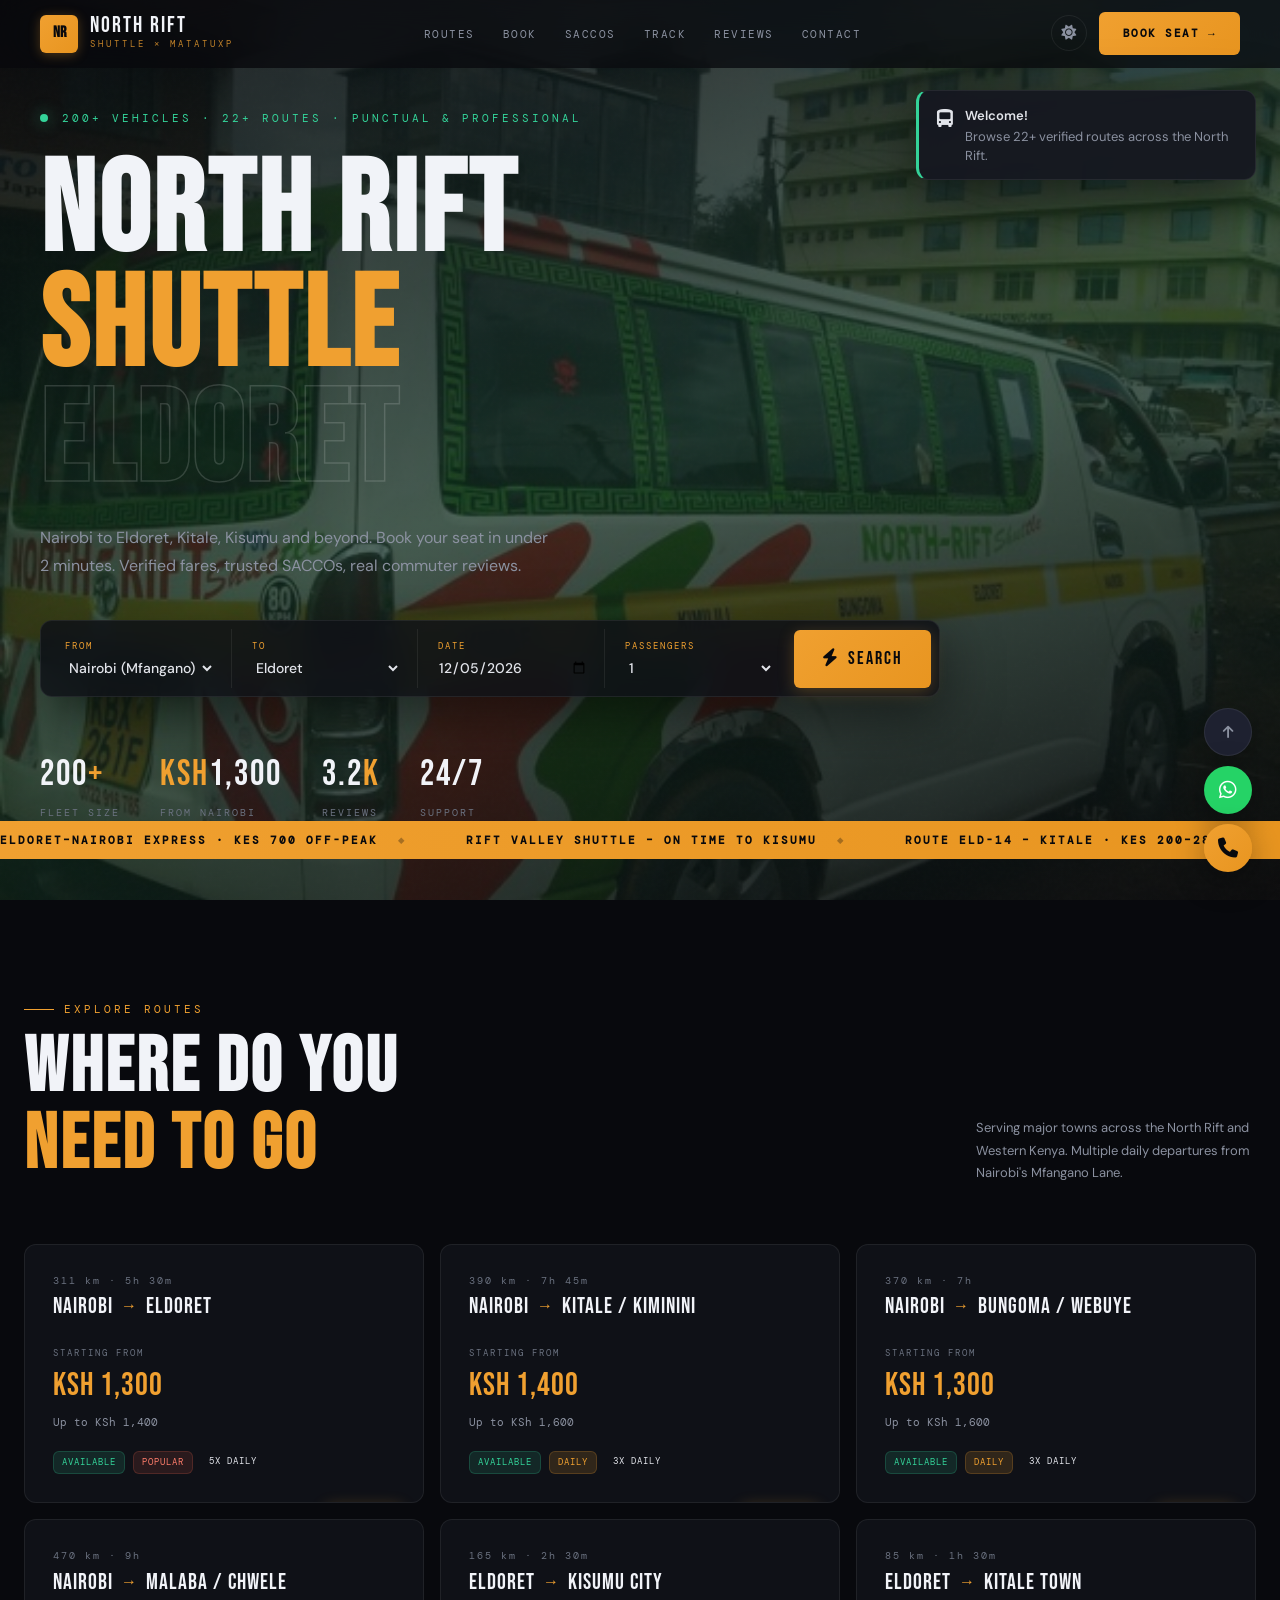
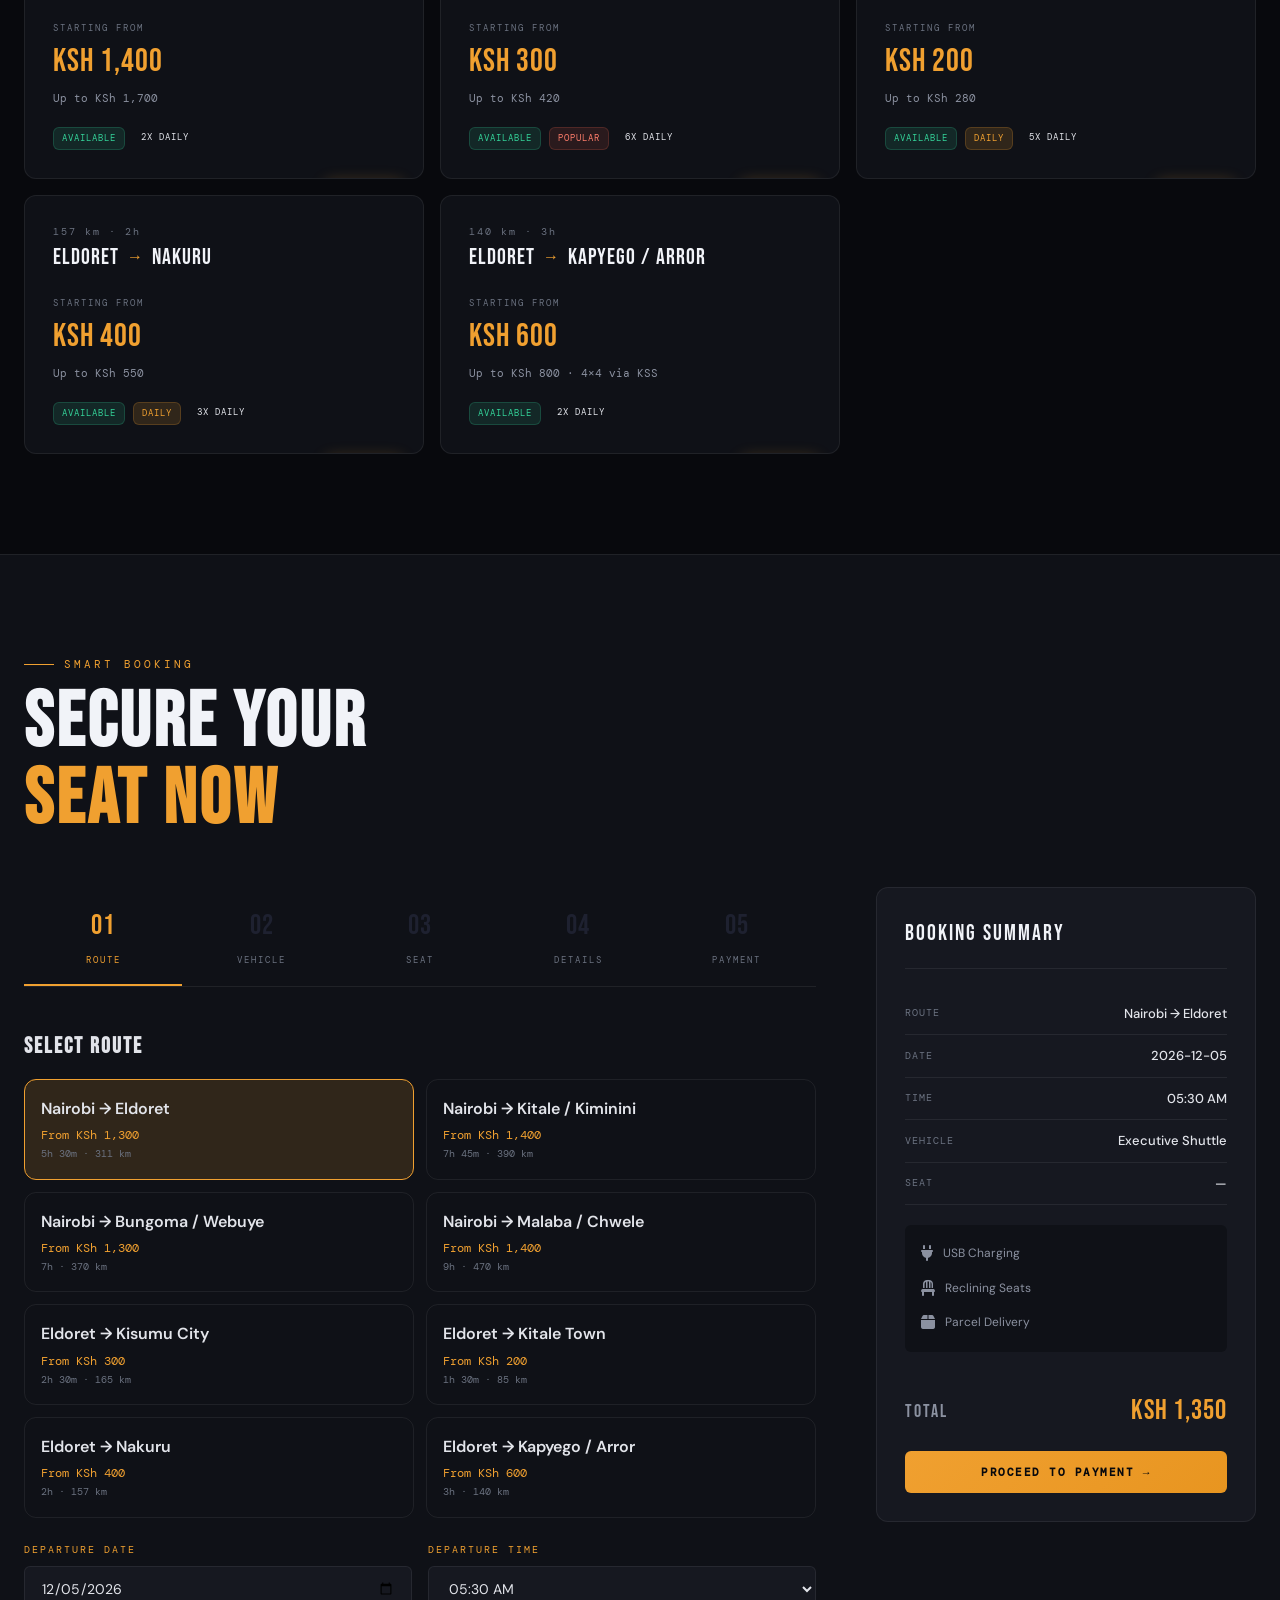
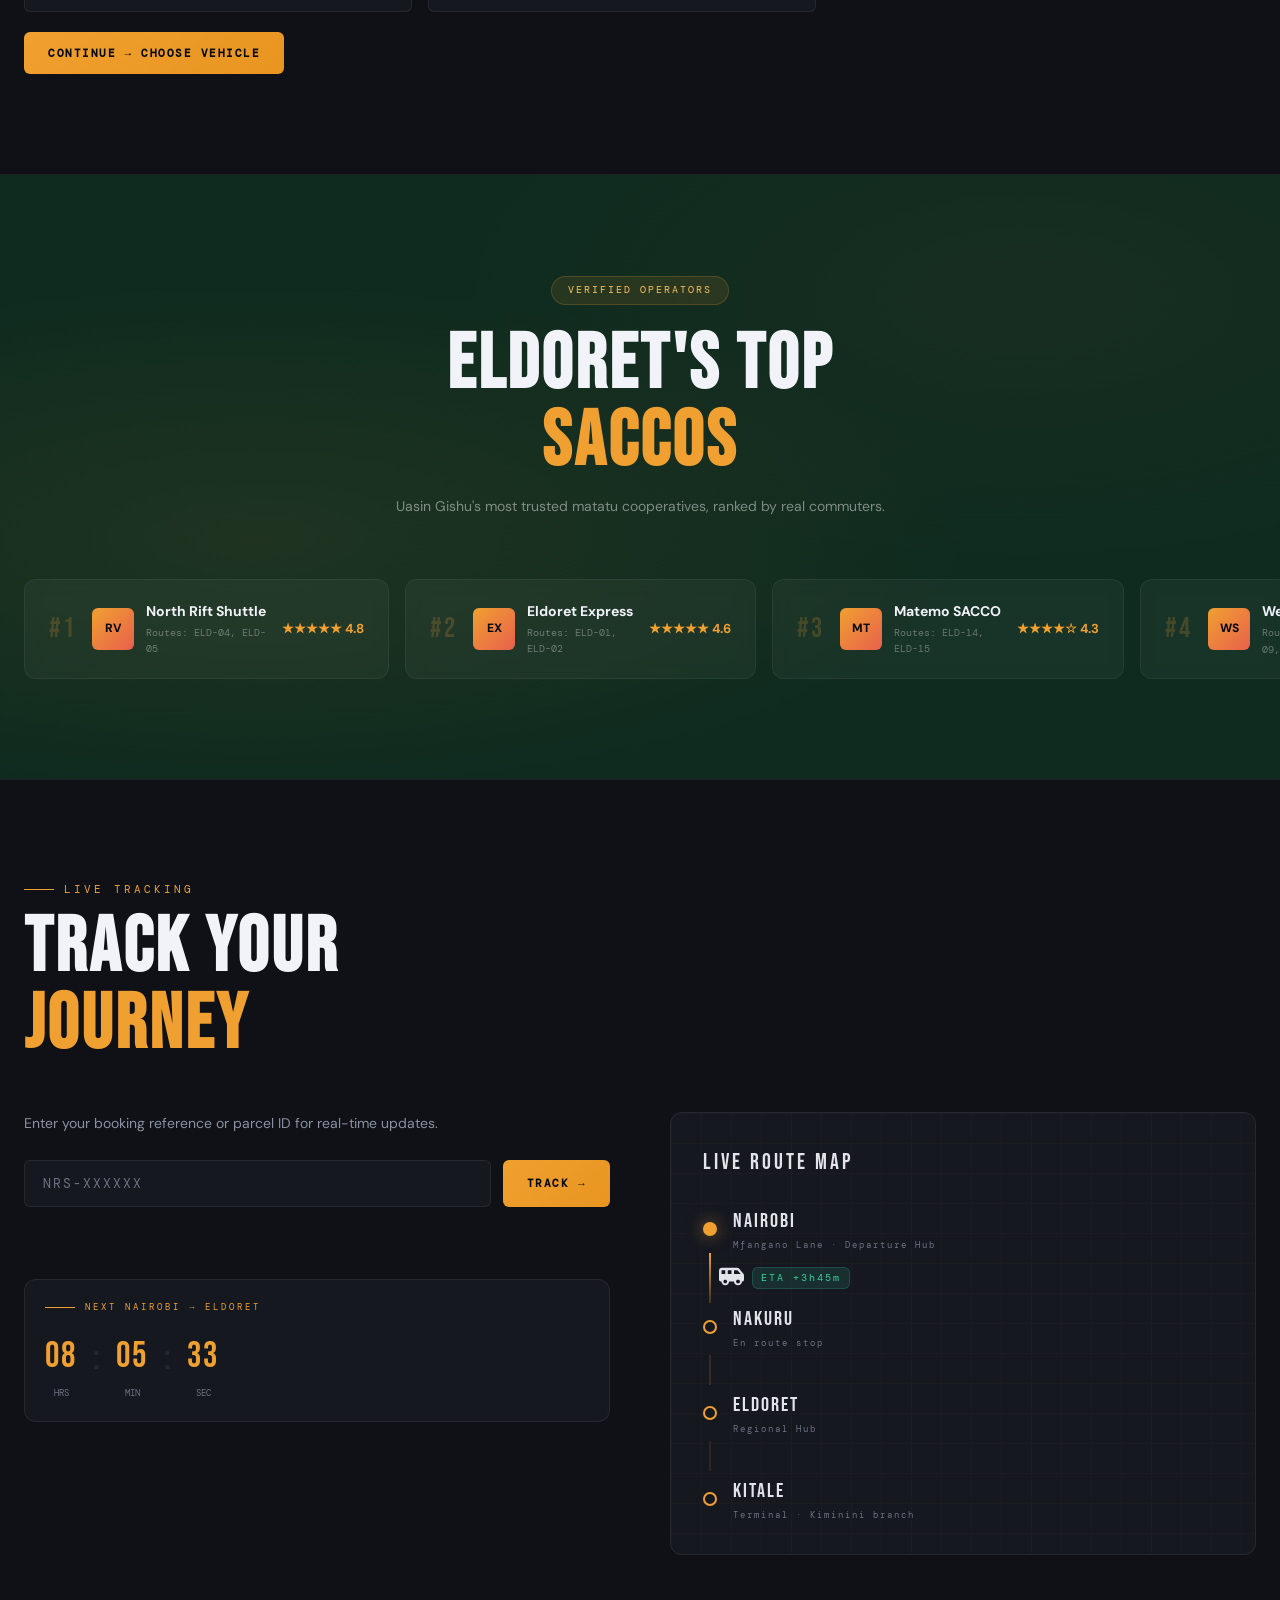
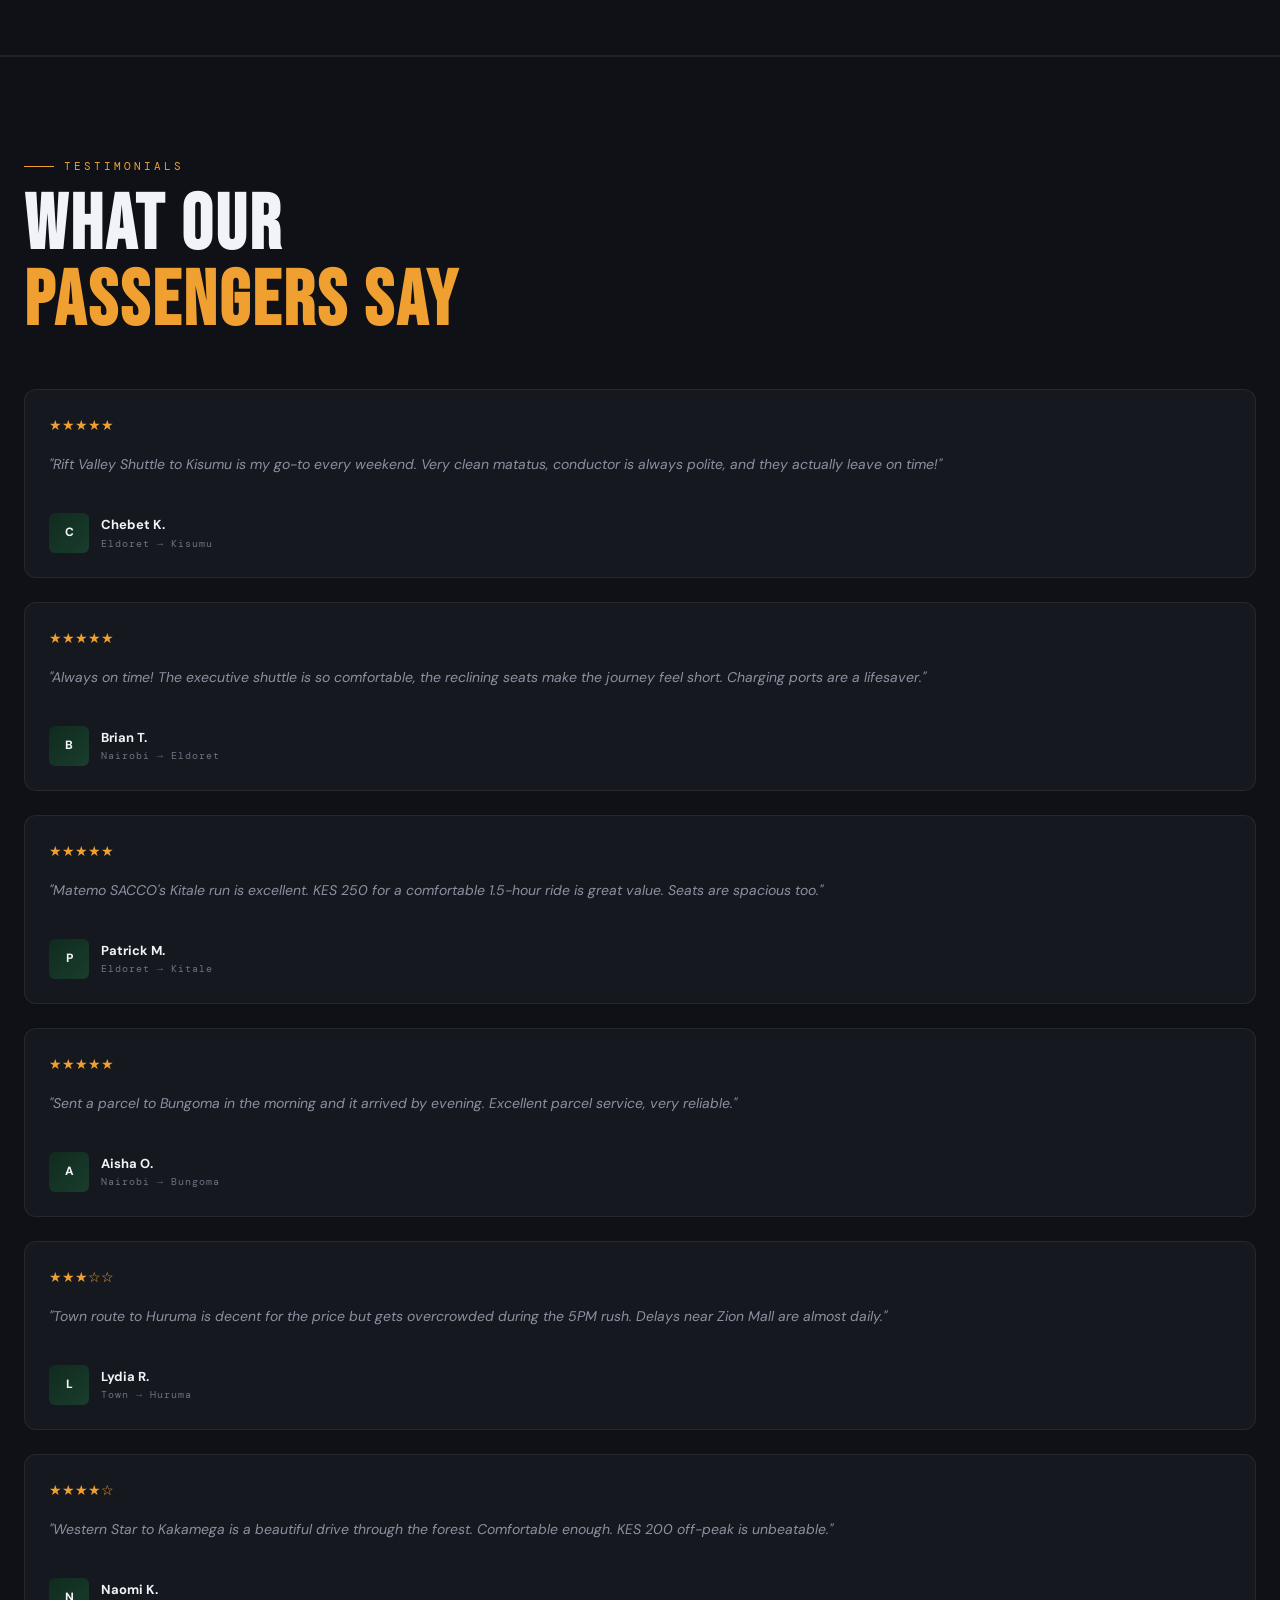
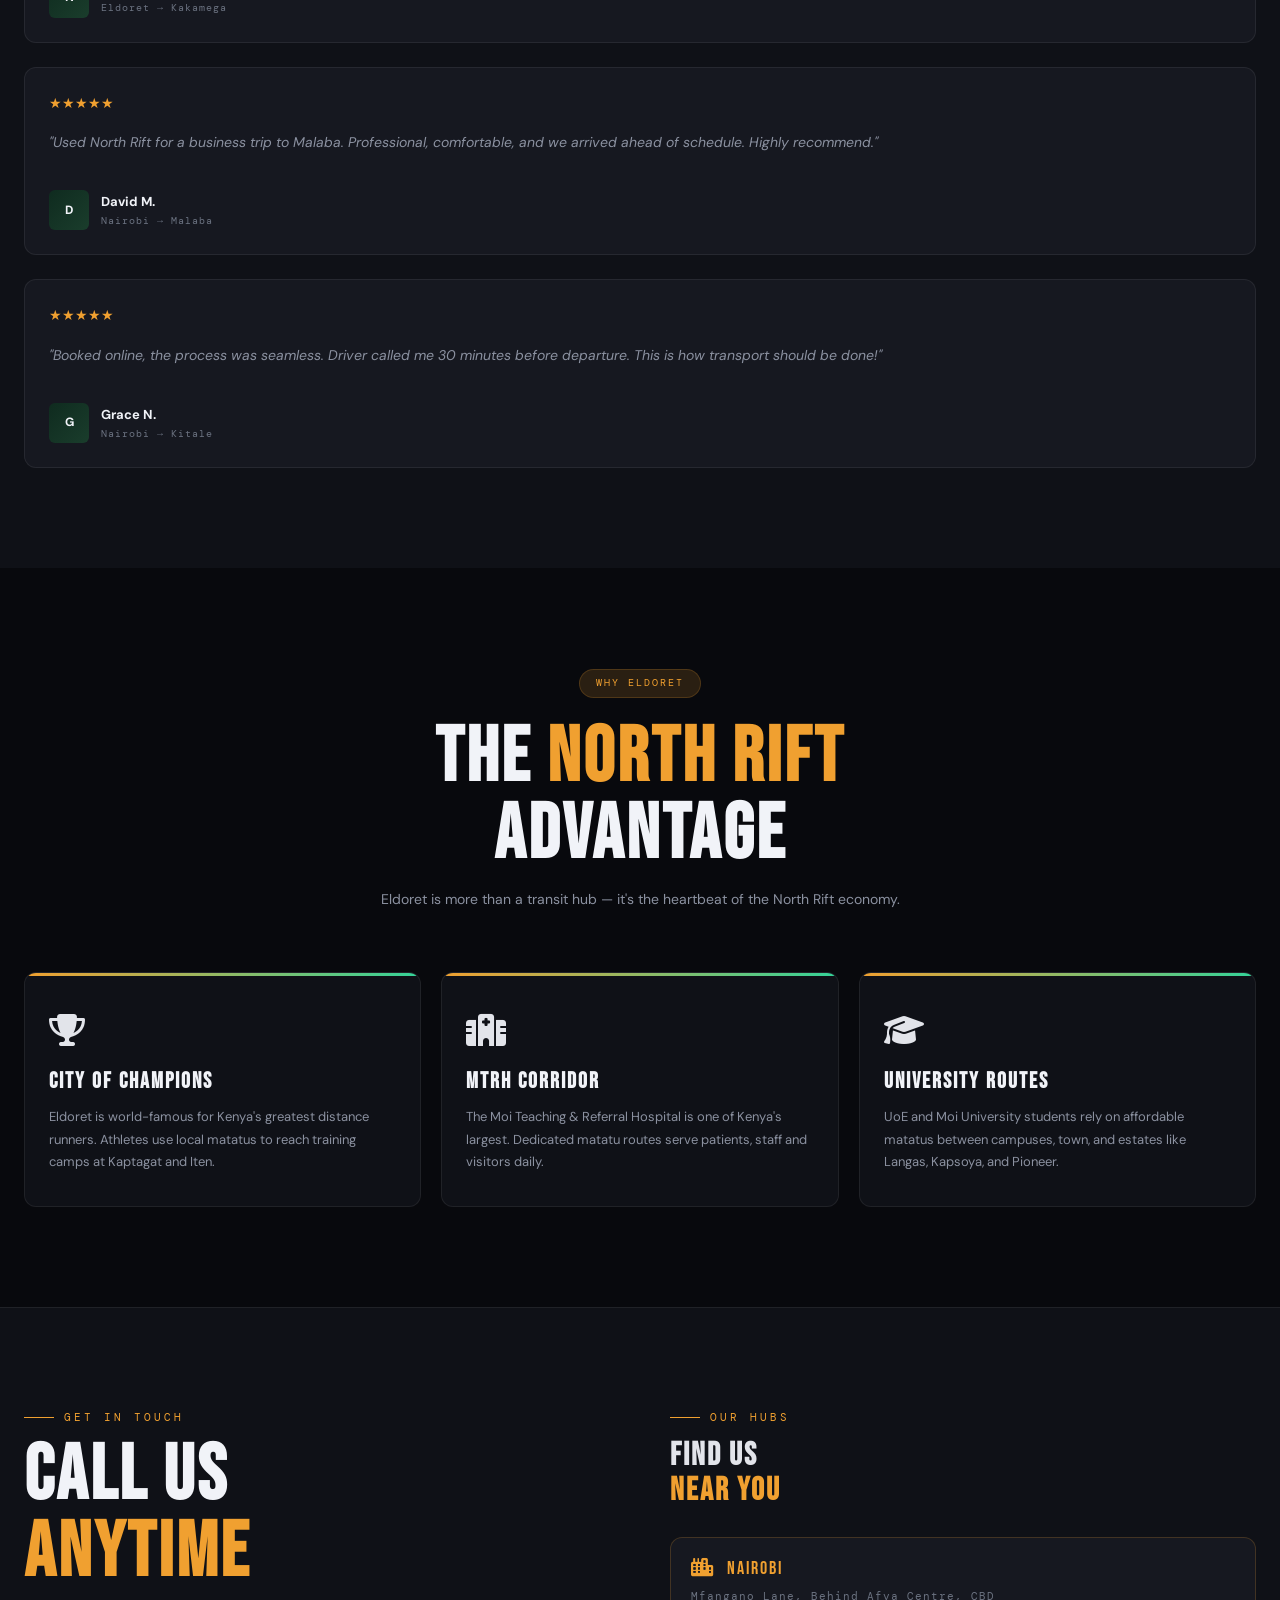
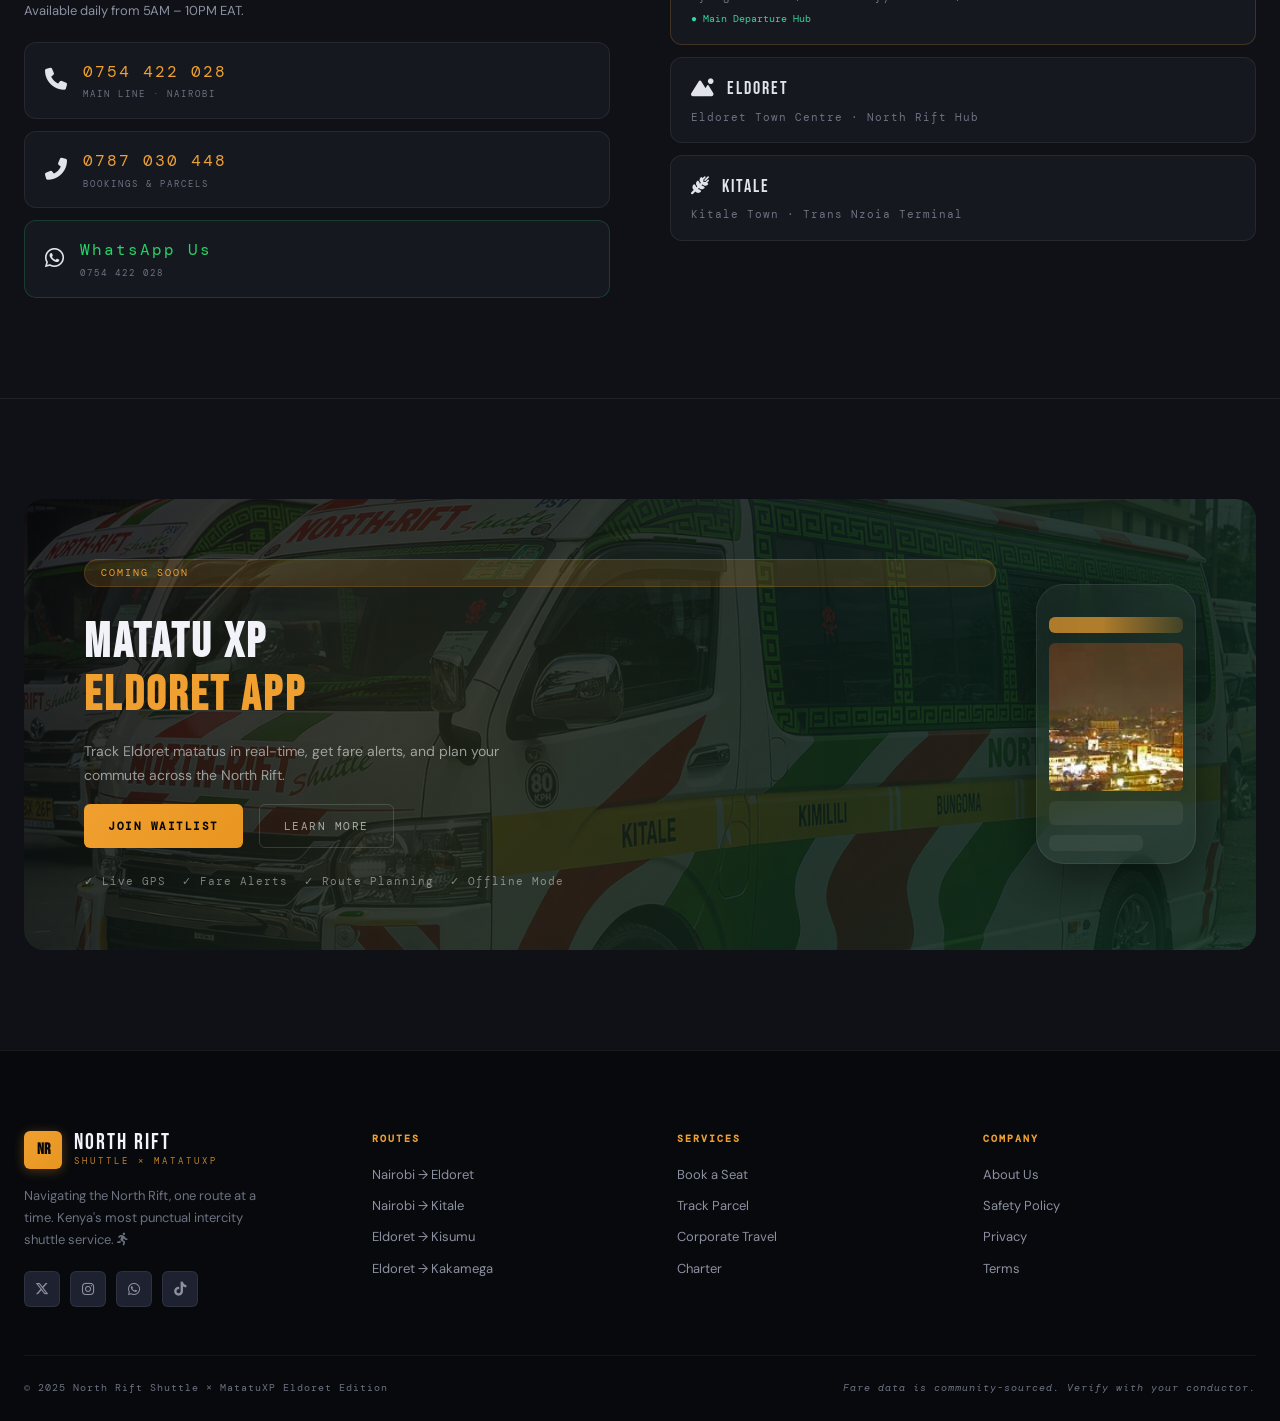
==== commit da396c4c: "third commit" ====
--- a/index.html
+++ b/index.html
@@ -1,2183 +1,783 @@
 <!DOCTYPE html>
 <html lang="en">
+
 <head>
-<meta charset="UTF-8">
-<meta name="viewport" content="width=device-width, initial-scale=1.0">
-<title>North Rift Shuttle — Premium Transport, Nairobi to Rift Valley & Western Kenya</title>
-<link rel="preconnect" href="https://fonts.googleapis.com">
-<link href="https://fonts.googleapis.com/css2?family=Bebas+Neue&family=DM+Sans:wght@300;400;500;600&family=DM+Mono:wght@400;500&display=swap" rel="stylesheet">
-<style>
-/* ============================================
-   DESIGN SYSTEM: INDUSTRIAL KENYA BRUTALISM
-   Bold blacks + saffron gold + dusty red earth
-   ============================================ */
-:root {
-  --black: #0a0a0a;
-  --charcoal: #141414;
-  --dark: #1c1c1c;
-  --mid: #2a2a2a;
-  --border: #333;
-  --muted: #666;
-  --text: #e8e0d0;
-  --text-dim: #a09880;
-  --gold: #f5a623;
-  --gold-light: #ffc84a;
-  --rust: #c0392b;
-  --rust-light: #e74c3c;
-  --teal: #1abc9c;
-  --white: #f5f0e8;
-  --font-display: 'Bebas Neue', sans-serif;
-  --font-body: 'DM Sans', sans-serif;
-  --font-mono: 'DM Mono', monospace;
-  --radius: 4px;
-  --transition: 0.3s cubic-bezier(0.4, 0, 0.2, 1);
-}
-
-* { margin: 0; padding: 0; box-sizing: border-box; }
-
-html { scroll-behavior: smooth; }
-
-body {
-  background: var(--black);
-  color: var(--text);
-  font-family: var(--font-body);
-  font-size: 15px;
-  line-height: 1.6;
-  overflow-x: hidden;
-}
-
-/* ---- SCROLLBAR ---- */
-::-webkit-scrollbar { width: 4px; }
-::-webkit-scrollbar-track { background: var(--charcoal); }
-::-webkit-scrollbar-thumb { background: var(--gold); }
-
-/* ---- UTILITIES ---- */
-.container { max-width: 1280px; margin: 0 auto; padding: 0 24px; }
-.section-label {
-  font-family: var(--font-mono);
-  font-size: 11px;
-  letter-spacing: 3px;
-  text-transform: uppercase;
-  color: var(--gold);
-  display: flex; align-items: center; gap: 10px;
-}
-.section-label::before { content: ''; display: block; width: 30px; height: 1px; background: var(--gold); }
-
-.tag {
-  font-family: var(--font-mono);
-  font-size: 10px;
-  letter-spacing: 2px;
-  text-transform: uppercase;
-  background: var(--mid);
-  border: 1px solid var(--border);
-  color: var(--text-dim);
-  padding: 3px 10px;
-  border-radius: 2px;
-}
-
-/* ============================================
-   NAVIGATION
-   ============================================ */
-nav {
-  position: fixed; top: 0; left: 0; right: 0; z-index: 1000;
-  display: flex; align-items: center; justify-content: space-between;
-  padding: 18px 40px;
-  background: rgba(10,10,10,0.85);
-  backdrop-filter: blur(16px);
-  border-bottom: 1px solid transparent;
-  transition: border-color 0.3s;
-}
-nav.scrolled { border-color: var(--border); }
-
-.nav-logo {
-  display: flex; align-items: center; gap: 12px;
-  text-decoration: none;
-}
-.nav-logo-icon {
-  width: 36px; height: 36px;
-  background: var(--gold);
-  border-radius: 4px;
-  display: flex; align-items: center; justify-content: center;
-  font-family: var(--font-display);
-  font-size: 18px;
-  color: var(--black);
-}
-.nav-logo-text {
-  font-family: var(--font-display);
-  font-size: 22px;
-  letter-spacing: 2px;
-  color: var(--white);
-  line-height: 1;
-}
-.nav-logo-sub {
-  font-family: var(--font-mono);
-  font-size: 9px;
-  letter-spacing: 3px;
-  color: var(--gold);
-  text-transform: uppercase;
-}
-
-.nav-links { display: flex; gap: 32px; list-style: none; }
-.nav-links a {
-  font-family: var(--font-mono);
-  font-size: 11px;
-  letter-spacing: 2px;
-  text-transform: uppercase;
-  color: var(--text-dim);
-  text-decoration: none;
-  transition: color var(--transition);
-}
-.nav-links a:hover { color: var(--gold); }
-
-.nav-actions { display: flex; gap: 12px; align-items: center; }
-
-.btn {
-  display: inline-flex; align-items: center; gap: 8px;
-  padding: 10px 22px;
-  font-family: var(--font-mono);
-  font-size: 11px;
-  letter-spacing: 2px;
-  text-transform: uppercase;
-  border: none; cursor: pointer;
-  text-decoration: none;
-  transition: all var(--transition);
-  border-radius: var(--radius);
-}
-.btn-ghost {
-  background: transparent;
-  border: 1px solid var(--border);
-  color: var(--text-dim);
-}
-.btn-ghost:hover { border-color: var(--gold); color: var(--gold); }
-.btn-primary {
-  background: var(--gold);
-  color: var(--black);
-  font-weight: 600;
-}
-.btn-primary:hover { background: var(--gold-light); transform: translateY(-1px); }
-.btn-rust {
-  background: var(--rust);
-  color: var(--white);
-}
-.btn-rust:hover { background: var(--rust-light); }
-
-.dark-toggle {
-  background: none; border: 1px solid var(--border);
-  color: var(--text-dim); cursor: pointer;
-  width: 36px; height: 36px; border-radius: 50%;
-  font-size: 16px;
-  transition: all var(--transition);
-}
-.dark-toggle:hover { border-color: var(--gold); color: var(--gold); }
-
-.hamburger { display: none; background: none; border: none; cursor: pointer; flex-direction: column; gap: 5px; }
-.hamburger span { display: block; width: 22px; height: 2px; background: var(--text); transition: all 0.3s; }
-
-/* ============================================
-   HERO
-   ============================================ */
-#hero {
-  min-height: 100vh;
-  position: relative;
-  display: flex; flex-direction: column; justify-content: center;
-  overflow: hidden;
-  padding-top: 80px;
-}
-
-/* Animated road grid background */
-.hero-bg {
-  position: absolute; inset: 0;
-  background: var(--black);
-  overflow: hidden;
-}
-.road-grid {
-  position: absolute;
-  inset: 0;
-  background-image:
-    linear-gradient(rgba(245,166,35,0.04) 1px, transparent 1px),
-    linear-gradient(90deg, rgba(245,166,35,0.04) 1px, transparent 1px);
-  background-size: 60px 60px;
-  animation: gridMove 12s linear infinite;
-}
-@keyframes gridMove {
-  from { transform: translateY(0); }
-  to { transform: translateY(60px); }
-}
-
-.hero-gradient {
-  position: absolute; inset: 0;
-  background: radial-gradient(ellipse 80% 60% at 60% 50%, rgba(245,166,35,0.08) 0%, transparent 70%),
-              radial-gradient(ellipse 40% 60% at 10% 80%, rgba(192,57,43,0.1) 0%, transparent 60%);
-}
-
-.hero-stripe {
-  position: absolute; left: 0; right: 0;
-  height: 2px; background: linear-gradient(90deg, transparent, var(--gold), transparent);
-  animation: stripeMove 4s ease-in-out infinite;
-  opacity: 0.6;
-}
-@keyframes stripeMove {
-  0% { top: 110%; opacity: 0; }
-  10% { opacity: 0.6; }
-  90% { opacity: 0.6; }
-  100% { top: -10%; opacity: 0; }
-}
-
-/* Headlight beams */
-.beam {
-  position: absolute; bottom: 0;
-  width: 3px;
-  background: linear-gradient(to top, rgba(245,166,35,0.9), transparent);
-  animation: beamMove 8s ease-in-out infinite;
-  transform-origin: bottom center;
-}
-.beam-1 { left: 30%; height: 40vh; animation-delay: 0s; }
-.beam-2 { left: 32%; height: 35vh; animation-delay: 0.5s; opacity: 0.7; }
-.beam-3 { right: 40%; height: 38vh; animation-delay: 2s; opacity: 0.5; }
-@keyframes beamMove {
-  0%, 100% { opacity: 0.3; transform: skewX(-5deg); }
-  50% { opacity: 0.8; transform: skewX(5deg); }
-}
-
-.hero-content {
-  position: relative; z-index: 2;
-  padding: 0 40px;
-  max-width: 1280px; margin: 0 auto; width: 100%;
-}
-
-.hero-eyebrow {
-  display: flex; align-items: center; gap: 16px;
-  margin-bottom: 24px;
-  opacity: 0;
-  animation: fadeUp 0.8s 0.2s forwards;
-}
-.hero-dot {
-  width: 8px; height: 8px; border-radius: 50%;
-  background: var(--teal);
-  box-shadow: 0 0 12px var(--teal);
-  animation: pulse 2s ease-in-out infinite;
-}
-@keyframes pulse { 0%, 100% { opacity: 1; transform: scale(1); } 50% { opacity: 0.5; transform: scale(0.8); } }
-
-.hero-eyebrow-text {
-  font-family: var(--font-mono);
-  font-size: 12px;
-  letter-spacing: 3px;
-  text-transform: uppercase;
-  color: var(--teal);
-}
-
-.hero-title {
-  font-family: var(--font-display);
-  font-size: clamp(72px, 10vw, 140px);
-  line-height: 0.9;
-  letter-spacing: 3px;
-  color: var(--white);
-  margin-bottom: 8px;
-  opacity: 0;
-  animation: fadeUp 0.8s 0.4s forwards;
-}
-.hero-title span { color: var(--gold); }
-.hero-title .line2 { 
-  -webkit-text-stroke: 1px var(--border);
-  color: transparent;
-}
-
-.hero-sub {
-  font-size: 16px;
-  color: var(--text-dim);
-  max-width: 500px;
-  margin: 20px 0 40px;
-  opacity: 0;
-  animation: fadeUp 0.8s 0.6s forwards;
-}
-
-@keyframes fadeUp {
-  from { opacity: 0; transform: translateY(30px); }
-  to { opacity: 1; transform: translateY(0); }
-}
-
-/* SEARCH BAR */
-.hero-search {
-  background: var(--charcoal);
-  border: 1px solid var(--border);
-  border-radius: 8px;
-  padding: 8px;
-  display: flex; align-items: center; gap: 4px;
-  flex-wrap: wrap;
-  max-width: 900px;
-  opacity: 0;
-  animation: fadeUp 0.8s 0.8s forwards;
-  box-shadow: 0 20px 60px rgba(0,0,0,0.5);
-}
-
-.search-field {
-  flex: 1; min-width: 150px;
-  display: flex; flex-direction: column;
-  padding: 10px 16px;
-  border-right: 1px solid var(--border);
-}
-.search-field:last-of-type { border-right: none; }
-.search-field label {
-  font-family: var(--font-mono);
-  font-size: 9px;
-  letter-spacing: 2px;
-  text-transform: uppercase;
-  color: var(--gold);
-  margin-bottom: 4px;
-}
-.search-field select, .search-field input {
-  background: none; border: none; outline: none;
-  color: var(--text);
-  font-family: var(--font-body);
-  font-size: 14px;
-  font-weight: 500;
-}
-.search-field select option { background: var(--dark); color: var(--text); }
-
-.search-divider { width: 1px; height: 40px; background: var(--border); }
-
-.btn-search {
-  background: var(--gold);
-  color: var(--black);
-  border: none; cursor: pointer;
-  padding: 14px 28px;
-  border-radius: 6px;
-  font-family: var(--font-display);
-  font-size: 18px;
-  letter-spacing: 2px;
-  white-space: nowrap;
-  transition: all var(--transition);
-  display: flex; align-items: center; gap: 8px;
-}
-.btn-search:hover { background: var(--gold-light); transform: scale(1.02); }
-
-.hero-stats {
-  display: flex; gap: 40px; margin-top: 48px;
-  opacity: 0;
-  animation: fadeUp 0.8s 1s forwards;
-}
-.stat { }
-.stat-num {
-  font-family: var(--font-display);
-  font-size: 36px;
-  letter-spacing: 2px;
-  color: var(--white);
-}
-.stat-num span { color: var(--gold); }
-.stat-label {
-  font-family: var(--font-mono);
-  font-size: 10px;
-  letter-spacing: 2px;
-  text-transform: uppercase;
-  color: var(--muted);
-}
-
-/* Scrolling ticker */
-.ticker {
-  position: absolute; bottom: 0; left: 0; right: 0;
-  background: var(--gold);
-  padding: 10px 0;
-  overflow: hidden;
-  z-index: 3;
-}
-.ticker-inner {
-  display: flex; gap: 60px;
-  white-space: nowrap;
-  animation: tickerScroll 20s linear infinite;
-}
-.ticker-item {
-  font-family: var(--font-mono);
-  font-size: 11px;
-  letter-spacing: 2px;
-  text-transform: uppercase;
-  color: var(--black);
-  font-weight: 600;
-  display: flex; align-items: center; gap: 20px;
-}
-.ticker-item::after { content: '//'; opacity: 0.4; }
-@keyframes tickerScroll {
-  from { transform: translateX(0); }
-  to { transform: translateX(-50%); }
-}
-
-/* ============================================
-   ROUTES SECTION
-   ============================================ */
-#routes { padding: 100px 0; }
-
-.routes-header {
-  display: flex; justify-content: space-between; align-items: flex-end;
-  margin-bottom: 60px;
-}
-
-.section-title {
-  font-family: var(--font-display);
-  font-size: clamp(48px, 6vw, 80px);
-  letter-spacing: 3px;
-  color: var(--white);
-  line-height: 1;
-  margin-top: 12px;
-}
-.section-title span { color: var(--gold); }
-
-.routes-grid {
-  display: grid;
-  grid-template-columns: repeat(auto-fill, minmax(300px, 1fr));
-  gap: 2px;
-}
-
-.route-card {
-  background: var(--charcoal);
-  border: 1px solid var(--border);
-  padding: 28px;
-  cursor: pointer;
-  position: relative;
-  overflow: hidden;
-  transition: all var(--transition);
-  group: true;
-}
-.route-card::before {
-  content: '';
-  position: absolute; inset: 0;
-  background: linear-gradient(135deg, rgba(245,166,35,0.05) 0%, transparent 60%);
-  opacity: 0;
-  transition: opacity var(--transition);
-}
-.route-card:hover::before { opacity: 1; }
-.route-card:hover { border-color: var(--gold); transform: translateY(-2px); }
-
-.route-card-header {
-  display: flex; justify-content: space-between; align-items: flex-start;
-  margin-bottom: 20px;
-}
-.route-origin-dest {
-  font-family: var(--font-display);
-  font-size: 22px;
-  letter-spacing: 1px;
-  color: var(--white);
-  display: flex; align-items: center; gap: 8px;
-}
-.route-arrow { color: var(--gold); font-size: 16px; }
-
-.route-distance {
-  font-family: var(--font-mono);
-  font-size: 10px;
-  color: var(--muted);
-  letter-spacing: 2px;
-}
-
-.route-price {
-  margin-bottom: 16px;
-}
-.price-label {
-  font-family: var(--font-mono);
-  font-size: 9px;
-  letter-spacing: 2px;
-  text-transform: uppercase;
-  color: var(--muted);
-}
-.price-value {
-  font-family: var(--font-display);
-  font-size: 32px;
-  letter-spacing: 1px;
-  color: var(--gold);
-}
-.price-range {
-  font-family: var(--font-mono);
-  font-size: 11px;
-  color: var(--text-dim);
-}
-
-.route-meta {
-  display: flex; gap: 12px; flex-wrap: wrap;
-}
-.route-tag {
-  font-family: var(--font-mono);
-  font-size: 9px;
-  letter-spacing: 1px;
-  text-transform: uppercase;
-  padding: 3px 8px;
-  border-radius: 2px;
-}
-.route-tag.available { background: rgba(26,188,156,0.15); color: var(--teal); border: 1px solid rgba(26,188,156,0.3); }
-.route-tag.daily { background: rgba(245,166,35,0.1); color: var(--gold); border: 1px solid rgba(245,166,35,0.2); }
-.route-tag.popular { background: rgba(192,57,43,0.15); color: var(--rust-light); border: 1px solid rgba(192,57,43,0.3); }
-
-.route-cta {
-  position: absolute; bottom: -40px; right: 20px;
-  background: var(--gold); color: var(--black);
-  font-family: var(--font-display);
-  font-size: 14px; letter-spacing: 1px;
-  padding: 8px 16px; border-radius: 3px;
-  transition: bottom var(--transition);
-}
-.route-card:hover .route-cta { bottom: 20px; }
-
-/* ============================================
-   BOOKING SECTION
-   ============================================ */
-#booking {
-  padding: 100px 0;
-  background: var(--charcoal);
-  border-top: 1px solid var(--border);
-  border-bottom: 1px solid var(--border);
-}
-
-.booking-wrapper {
-  display: grid;
-  grid-template-columns: 1fr 380px;
-  gap: 60px;
-  align-items: start;
-}
-
-.booking-steps {
-  display: flex; gap: 0; margin-bottom: 48px;
-  border-bottom: 1px solid var(--border);
-  padding-bottom: 0;
-}
-.step-tab {
-  flex: 1;
-  padding: 16px 8px;
-  text-align: center;
-  font-family: var(--font-mono);
-  font-size: 9px;
-  letter-spacing: 2px;
-  text-transform: uppercase;
-  color: var(--muted);
-  border-bottom: 2px solid transparent;
-  cursor: pointer;
-  transition: all var(--transition);
-  position: relative;
-}
-.step-tab.active {
-  color: var(--gold);
-  border-bottom-color: var(--gold);
-}
-.step-tab .step-num {
-  display: block;
-  font-family: var(--font-display);
-  font-size: 28px;
-  letter-spacing: 1px;
-  color: var(--border);
-  transition: color var(--transition);
-  margin-bottom: 4px;
-}
-.step-tab.active .step-num { color: var(--gold); }
-.step-tab.done .step-num { color: var(--teal); }
-.step-tab.done { color: var(--teal); border-bottom-color: var(--teal); }
-
-/* Step panels */
-.step-panel { display: none; }
-.step-panel.active { display: block; animation: fadeUp 0.4s forwards; }
-
-/* Route select in booking */
-.booking-route-options {
-  display: grid; grid-template-columns: 1fr 1fr; gap: 12px;
-  margin-bottom: 24px;
-}
-.booking-route-opt {
-  border: 1px solid var(--border);
-  border-radius: 6px;
-  padding: 16px;
-  cursor: pointer;
-  transition: all var(--transition);
-}
-.booking-route-opt:hover { border-color: var(--gold); }
-.booking-route-opt.selected { border-color: var(--gold); background: rgba(245,166,35,0.06); }
-.bro-route { font-weight: 600; margin-bottom: 4px; }
-.bro-price { font-family: var(--font-mono); font-size: 12px; color: var(--gold); }
-.bro-duration { font-family: var(--font-mono); font-size: 10px; color: var(--muted); }
-
-/* Vehicle selector */
-.vehicle-opts {
-  display: flex; flex-direction: column; gap: 12px;
-  margin-bottom: 24px;
-}
-.vehicle-opt {
-  display: flex; gap: 16px; align-items: center;
-  border: 1px solid var(--border);
-  border-radius: 6px;
-  padding: 16px;
-  cursor: pointer;
-  transition: all var(--transition);
-}
-.vehicle-opt:hover { border-color: var(--gold); }
-.vehicle-opt.selected { border-color: var(--gold); background: rgba(245,166,35,0.06); }
-.vehicle-icon {
-  width: 60px; height: 40px; background: var(--mid);
-  border-radius: 4px; display: flex; align-items: center; justify-content: center;
-  font-size: 24px;
-}
-.vehicle-name { font-weight: 600; margin-bottom: 2px; }
-.vehicle-features {
-  display: flex; gap: 6px; flex-wrap: wrap;
-}
-.vf-tag {
-  font-family: var(--font-mono); font-size: 9px; letter-spacing: 1px;
-  padding: 2px 6px; background: var(--mid); border: 1px solid var(--border);
-  color: var(--text-dim); border-radius: 2px;
-}
-.vehicle-price-tag { margin-left: auto; font-family: var(--font-display); font-size: 22px; color: var(--gold); }
-
-/* Seat map */
-.seat-map-container { margin-bottom: 24px; }
-.seat-map-legend {
-  display: flex; gap: 16px; margin-bottom: 16px;
-}
-.sml-item { display: flex; align-items: center; gap: 6px; font-size: 12px; color: var(--text-dim); }
-.sml-dot { width: 14px; height: 14px; border-radius: 2px; }
-.sml-dot.available { background: var(--mid); border: 1px solid var(--border); }
-.sml-dot.selected { background: var(--gold); }
-.sml-dot.taken { background: var(--rust); opacity: 0.6; }
-
-.seat-bus {
-  background: var(--dark);
-  border: 1px solid var(--border);
-  border-radius: 8px;
-  padding: 20px;
-  max-width: 260px;
-}
-.seat-driver-row {
-  display: flex; justify-content: flex-end; margin-bottom: 16px;
-  padding-bottom: 16px; border-bottom: 1px dashed var(--border);
-}
-.seat-driver {
-  width: 36px; height: 36px; background: var(--mid);
-  border-radius: 50%; display: flex; align-items: center; justify-content: center;
-  font-size: 18px; border: 1px solid var(--border);
-}
-.seat-rows { display: flex; flex-direction: column; gap: 8px; }
-.seat-row { display: flex; gap: 8px; align-items: center; }
-.seat-row .aisle { flex: 1; }
-.seat {
-  width: 34px; height: 34px; border-radius: 3px;
-  border: 1px solid var(--border); background: var(--mid);
-  display: flex; align-items: center; justify-content: center;
-  cursor: pointer; font-size: 9px; font-family: var(--font-mono);
-  color: var(--muted); transition: all var(--transition);
-}
-.seat:hover:not(.taken) { border-color: var(--gold); color: var(--gold); }
-.seat.selected { background: var(--gold); border-color: var(--gold); color: var(--black); }
-.seat.taken { background: rgba(192,57,43,0.3); border-color: var(--rust); cursor: not-allowed; color: var(--rust); }
-
-/* Passenger form */
-.form-group { margin-bottom: 20px; }
-.form-label {
-  display: block;
-  font-family: var(--font-mono); font-size: 10px; letter-spacing: 2px;
-  text-transform: uppercase; color: var(--gold); margin-bottom: 8px;
-}
-.form-input {
-  width: 100%; padding: 12px 16px;
-  background: var(--dark); border: 1px solid var(--border);
-  border-radius: 4px; color: var(--text);
-  font-family: var(--font-body); font-size: 14px;
-  transition: border-color var(--transition);
-  outline: none;
-}
-.form-input:focus { border-color: var(--gold); }
-
-.form-row { display: grid; grid-template-columns: 1fr 1fr; gap: 16px; }
-
-/* Payment */
-.payment-methods {
-  display: flex; gap: 12px; margin-bottom: 24px;
-}
-.pm-btn {
-  flex: 1; padding: 14px; border: 1px solid var(--border);
-  border-radius: 4px; cursor: pointer; text-align: center;
-  transition: all var(--transition); background: var(--dark);
-}
-.pm-btn:hover { border-color: var(--gold); }
-.pm-btn.active { border-color: var(--gold); background: rgba(245,166,35,0.08); }
-.pm-btn .pm-name { font-family: var(--font-mono); font-size: 10px; letter-spacing: 1px; color: var(--text-dim); margin-top: 4px; }
-.pm-icon { font-size: 22px; }
-
-.mpesa-input-group { margin-bottom: 24px; }
-.mpesa-note {
-  font-family: var(--font-mono); font-size: 10px; letter-spacing: 1px;
-  color: var(--teal); margin-top: 8px;
-  display: flex; align-items: center; gap: 6px;
-}
-
-/* Booking summary sidebar */
-.booking-summary {
-  background: var(--dark);
-  border: 1px solid var(--border);
-  border-radius: 8px;
-  padding: 28px;
-  position: sticky; top: 100px;
-}
-.bs-title {
-  font-family: var(--font-display);
-  font-size: 22px; letter-spacing: 2px;
-  color: var(--white); margin-bottom: 24px;
-  padding-bottom: 16px; border-bottom: 1px solid var(--border);
-}
-.bs-row {
-  display: flex; justify-content: space-between; align-items: center;
-  padding: 10px 0; border-bottom: 1px solid var(--border);
-  font-size: 13px;
-}
-.bs-row-label { color: var(--muted); font-family: var(--font-mono); font-size: 10px; letter-spacing: 1px; text-transform: uppercase; }
-.bs-row-value { font-weight: 500; color: var(--text); }
-.bs-total {
-  display: flex; justify-content: space-between; align-items: center;
-  padding: 16px 0; margin-top: 8px;
-}
-.bs-total-label { font-family: var(--font-display); font-size: 18px; letter-spacing: 2px; color: var(--text-dim); }
-.bs-total-value { font-family: var(--font-display); font-size: 28px; letter-spacing: 1px; color: var(--gold); }
-
-.bs-features {
-  display: flex; flex-direction: column; gap: 8px; margin: 20px 0;
-  padding: 16px; background: var(--charcoal); border-radius: 4px;
-}
-.bs-feat { display: flex; align-items: center; gap: 10px; font-size: 12px; color: var(--text-dim); }
-.bs-feat span { font-size: 16px; }
-
-/* ============================================
-   VEHICLES SHOWCASE
-   ============================================ */
-#vehicles { padding: 100px 0; }
-
-.vehicles-grid {
-  display: grid;
-  grid-template-columns: 1fr 1fr;
-  gap: 24px;
-}
-
-.vehicle-card {
-  position: relative;
-  background: var(--charcoal);
-  border: 1px solid var(--border);
-  border-radius: 8px;
-  overflow: hidden;
-  transition: all var(--transition);
-}
-.vehicle-card:hover { border-color: var(--gold); transform: translateY(-4px); box-shadow: 0 20px 40px rgba(0,0,0,0.4); }
-
-.vehicle-card-visual {
-  height: 200px;
-  background: var(--dark);
-  display: flex; align-items: center; justify-content: center;
-  position: relative;
-  overflow: hidden;
-  border-bottom: 1px solid var(--border);
-}
-
-.vc-shuttle-svg, .vc-bus-svg {
-  width: 280px; height: auto;
-  transition: transform 0.5s cubic-bezier(0.4, 0, 0.2, 1);
-}
-.vehicle-card:hover .vc-shuttle-svg,
-.vehicle-card:hover .vc-bus-svg { transform: translateX(10px); }
-
-.vehicle-card-badge {
-  position: absolute; top: 16px; left: 16px;
-  font-family: var(--font-mono); font-size: 9px; letter-spacing: 2px;
-  text-transform: uppercase; padding: 4px 10px;
-  background: var(--gold); color: var(--black); border-radius: 2px;
-}
-.vehicle-card-badge.premium { background: var(--rust); color: var(--white); }
-
-.vehicle-card-body { padding: 24px; }
-.vc-name { font-family: var(--font-display); font-size: 28px; letter-spacing: 2px; color: var(--white); margin-bottom: 8px; }
-.vc-desc { font-size: 13px; color: var(--text-dim); margin-bottom: 16px; line-height: 1.5; }
-.vc-specs {
-  display: grid; grid-template-columns: 1fr 1fr; gap: 12px;
-  margin-bottom: 20px;
-}
-.vc-spec {
-  display: flex; align-items: center; gap: 8px;
-  font-family: var(--font-mono); font-size: 11px; letter-spacing: 1px; color: var(--text-dim);
-}
-.vc-spec-icon { font-size: 16px; }
-.vc-amenities { display: flex; gap: 8px; flex-wrap: wrap; }
-.vc-amenity {
-  background: var(--mid); border: 1px solid var(--border);
-  font-family: var(--font-mono); font-size: 9px; letter-spacing: 1px;
-  padding: 4px 10px; border-radius: 2px; color: var(--text-dim);
-}
-
-/* ============================================
-   TRACKING SECTION
-   ============================================ */
-#tracking {
-  padding: 100px 0;
-  background: var(--charcoal);
-  border-top: 1px solid var(--border);
-  border-bottom: 1px solid var(--border);
-}
-
-.tracking-grid {
-  display: grid;
-  grid-template-columns: 1fr 1fr;
-  gap: 60px;
-  align-items: center;
-}
-
-.tracking-form-wrap { }
-
-.tracking-input-group {
-  display: flex; gap: 12px; margin-bottom: 24px;
-}
-.tracking-input {
-  flex: 1; padding: 14px 18px;
-  background: var(--dark); border: 1px solid var(--border);
-  border-radius: 4px; color: var(--text);
-  font-family: var(--font-mono); font-size: 13px; letter-spacing: 2px;
-  outline: none; transition: border-color var(--transition);
-  text-transform: uppercase;
-}
-.tracking-input:focus { border-color: var(--gold); }
-.tracking-input::placeholder { color: var(--muted); }
-
-/* Live route map (CSS only) */
-.route-map {
-  background: var(--dark);
-  border: 1px solid var(--border);
-  border-radius: 8px;
-  padding: 32px;
-  position: relative;
-  overflow: hidden;
-}
-
-.map-bg-grid {
-  position: absolute; inset: 0;
-  background-image:
-    linear-gradient(rgba(245,166,35,0.03) 1px, transparent 1px),
-    linear-gradient(90deg, rgba(245,166,35,0.03) 1px, transparent 1px);
-  background-size: 30px 30px;
-}
-
-.map-route-line {
-  position: relative; z-index: 2;
-  display: flex; flex-direction: column; gap: 0;
-}
-
-.map-city {
-  display: flex; align-items: center; gap: 16px;
-  position: relative;
-}
-.map-city-dot {
-  width: 14px; height: 14px; border-radius: 50%;
-  border: 2px solid var(--gold); background: var(--dark);
-  position: relative; z-index: 3; flex-shrink: 0;
-}
-.map-city-dot.active {
-  background: var(--gold);
-  box-shadow: 0 0 16px rgba(245,166,35,0.6);
-}
-.map-city-name { font-family: var(--font-display); font-size: 20px; letter-spacing: 2px; }
-.map-city-sub { font-family: var(--font-mono); font-size: 9px; letter-spacing: 2px; color: var(--muted); }
-
-.map-segment {
-  display: flex; align-items: center; padding: 4px 0 4px 6px;
-  margin: 4px 0;
-}
-.map-segment-line {
-  width: 2px; flex: 1; max-height: 40px;
-  background: linear-gradient(to bottom, var(--gold), rgba(245,166,35,0.3));
-  margin: 0 6px;
-  position: relative;
-}
-.map-vehicle-icon {
-  font-size: 20px;
-  animation: vehicleMove 3s ease-in-out infinite;
-  position: relative;
-  z-index: 4;
-}
-@keyframes vehicleMove {
-  0%, 100% { transform: translateX(-4px); }
-  50% { transform: translateX(4px); }
-}
-.map-eta {
-  font-family: var(--font-mono); font-size: 10px; letter-spacing: 2px;
-  color: var(--teal); background: rgba(26,188,156,0.1);
-  padding: 2px 8px; border-radius: 2px; border: 1px solid rgba(26,188,156,0.3);
-  white-space: nowrap;
-}
-
-.parcel-status-panel {
-  margin-top: 24px;
-  background: var(--dark); border: 1px solid var(--border); border-radius: 8px;
-  padding: 20px;
-}
-.parcel-id-display {
-  font-family: var(--font-mono); font-size: 12px; letter-spacing: 3px;
-  color: var(--gold); margin-bottom: 12px;
-}
-.parcel-timeline { display: flex; flex-direction: column; gap: 0; }
-.pt-item { display: flex; gap: 12px; padding: 8px 0; }
-.pt-dot { width: 10px; height: 10px; border-radius: 50%; margin-top: 5px; flex-shrink: 0; }
-.pt-dot.done { background: var(--teal); }
-.pt-dot.active { background: var(--gold); box-shadow: 0 0 10px rgba(245,166,35,0.5); }
-.pt-dot.pending { background: var(--mid); border: 1px solid var(--border); }
-.pt-content { }
-.pt-event { font-size: 13px; font-weight: 500; }
-.pt-time { font-family: var(--font-mono); font-size: 10px; color: var(--muted); }
-
-/* ============================================
-   REVIEWS
-   ============================================ */
-#reviews { padding: 100px 0; }
-
-.reviews-carousel-wrap { overflow: hidden; }
-.reviews-carousel {
-  display: flex; gap: 24px;
-  transition: transform 0.5s cubic-bezier(0.4, 0, 0.2, 1);
-}
-.review-card {
-  min-width: 320px;
-  background: var(--charcoal);
-  border: 1px solid var(--border);
-  border-radius: 8px;
-  padding: 28px;
-  flex-shrink: 0;
-  transition: border-color var(--transition);
-}
-.review-card:hover { border-color: var(--gold); }
-
-.review-stars { color: var(--gold); font-size: 16px; margin-bottom: 16px; }
-.review-text {
-  font-size: 14px; line-height: 1.7;
-  color: var(--text-dim); margin-bottom: 20px;
-  font-style: italic;
-}
-.review-text::before { content: '"'; font-family: var(--font-display); font-size: 28px; color: var(--gold); line-height: 0; vertical-align: -12px; margin-right: 4px; }
-.reviewer {
-  display: flex; align-items: center; gap: 12px;
-}
-.reviewer-avatar {
-  width: 36px; height: 36px; border-radius: 50%;
-  background: var(--mid); border: 1px solid var(--border);
-  display: flex; align-items: center; justify-content: center;
-  font-size: 14px; font-weight: 600; color: var(--gold);
-  font-family: var(--font-display);
-}
-.reviewer-name { font-weight: 600; font-size: 13px; }
-.reviewer-route { font-family: var(--font-mono); font-size: 10px; letter-spacing: 1px; color: var(--muted); }
-
-.carousel-controls {
-  display: flex; gap: 8px; margin-top: 24px;
-}
-.carousel-btn {
-  width: 40px; height: 40px; border-radius: 4px;
-  background: var(--dark); border: 1px solid var(--border);
-  color: var(--text-dim); cursor: pointer; font-size: 16px;
-  transition: all var(--transition);
-}
-.carousel-btn:hover { border-color: var(--gold); color: var(--gold); }
-
-/* ============================================
-   CONTACT
-   ============================================ */
-#contact { padding: 100px 0; background: var(--charcoal); border-top: 1px solid var(--border); }
-
-.contact-grid {
-  display: grid; grid-template-columns: 1fr 1fr; gap: 60px;
-}
-
-.contact-phone-cards { display: flex; flex-direction: column; gap: 12px; margin-top: 28px; }
-.phone-card {
-  display: flex; align-items: center; gap: 16px;
-  background: var(--dark); border: 1px solid var(--border);
-  border-radius: 6px; padding: 16px 20px;
-  transition: all var(--transition); text-decoration: none;
-  cursor: pointer;
-}
-.phone-card:hover { border-color: var(--gold); transform: translateX(4px); }
-.phone-icon { font-size: 22px; }
-.phone-num { font-family: var(--font-mono); font-size: 16px; letter-spacing: 2px; color: var(--gold); }
-.phone-label { font-family: var(--font-mono); font-size: 9px; letter-spacing: 2px; color: var(--muted); text-transform: uppercase; margin-top: 2px; }
-
-.hub-cards { display: flex; flex-direction: column; gap: 12px; margin-top: 28px; }
-.hub-card {
-  background: var(--dark); border: 1px solid var(--border);
-  border-radius: 6px; padding: 16px 20px;
-}
-.hub-name { font-family: var(--font-display); font-size: 18px; letter-spacing: 2px; margin-bottom: 4px; }
-.hub-address { font-family: var(--font-mono); font-size: 11px; letter-spacing: 1px; color: var(--muted); }
-
-/* ============================================
-   FOOTER
-   ============================================ */
-footer {
-  background: var(--black);
-  border-top: 1px solid var(--border);
-  padding: 60px 0 30px;
-}
-
-.footer-grid {
-  display: grid; grid-template-columns: 2fr 1fr 1fr 1fr; gap: 40px;
-  margin-bottom: 40px;
-}
-
-.footer-brand-tagline {
-  font-size: 13px; color: var(--muted); line-height: 1.6;
-  max-width: 260px; margin-top: 12px;
-}
-
-.footer-col-title {
-  font-family: var(--font-mono); font-size: 10px; letter-spacing: 2px;
-  text-transform: uppercase; color: var(--gold); margin-bottom: 16px;
-}
-.footer-links { list-style: none; display: flex; flex-direction: column; gap: 8px; }
-.footer-links a {
-  font-size: 13px; color: var(--text-dim); text-decoration: none;
-  transition: color var(--transition);
-}
-.footer-links a:hover { color: var(--gold); }
-
-.footer-bottom {
-  border-top: 1px solid var(--border); padding-top: 24px;
-  display: flex; justify-content: space-between; align-items: center;
-}
-.footer-copy {
-  font-family: var(--font-mono); font-size: 10px;
-  letter-spacing: 2px; color: var(--muted);
-}
-
-/* ============================================
-   FLOATING ACTIONS
-   ============================================ */
-.fab-container {
-  position: fixed; bottom: 32px; right: 32px;
-  display: flex; flex-direction: column; gap: 12px; z-index: 999;
-}
-.fab {
-  width: 52px; height: 52px; border-radius: 50%;
-  display: flex; align-items: center; justify-content: center;
-  font-size: 22px; cursor: pointer; border: none;
-  box-shadow: 0 4px 16px rgba(0,0,0,0.4);
-  transition: all var(--transition);
-}
-.fab:hover { transform: scale(1.1); }
-.fab-whatsapp { background: #25D366; }
-.fab-call { background: var(--gold); }
-.fab-top { background: var(--mid); border: 1px solid var(--border); font-size: 16px; }
-
-/* ============================================
-   NOTIFICATION TOAST
-   ============================================ */
-.toast-container {
-  position: fixed; top: 90px; right: 24px;
-  display: flex; flex-direction: column; gap: 8px;
-  z-index: 2000;
-}
-.toast {
-  background: var(--dark); border: 1px solid var(--border);
-  border-radius: 6px; padding: 14px 18px;
-  min-width: 260px; max-width: 320px;
-  display: flex; align-items: flex-start; gap: 12px;
-  transform: translateX(120%);
-  transition: transform 0.4s cubic-bezier(0.4, 0, 0.2, 1);
-  box-shadow: 0 8px 24px rgba(0,0,0,0.4);
-}
-.toast.show { transform: translateX(0); }
-.toast.success { border-color: var(--teal); }
-.toast.warning { border-color: var(--gold); }
-.toast-icon { font-size: 18px; flex-shrink: 0; margin-top: 1px; }
-.toast-msg { font-size: 13px; line-height: 1.4; color: var(--text-dim); }
-.toast-title { font-weight: 600; color: var(--text); font-size: 13px; margin-bottom: 2px; }
-
-/* ============================================
-   ADMIN PANEL (MODAL)
-   ============================================ */
-.modal-overlay {
-  position: fixed; inset: 0; background: rgba(0,0,0,0.85);
-  backdrop-filter: blur(8px); z-index: 2000;
-  display: none; align-items: center; justify-content: center;
-}
-.modal-overlay.open { display: flex; }
-.modal {
-  background: var(--charcoal); border: 1px solid var(--border);
-  border-radius: 8px; width: 90vw; max-width: 1100px;
-  max-height: 85vh; overflow-y: auto;
-  animation: scaleIn 0.3s cubic-bezier(0.4, 0, 0.2, 1);
-}
-@keyframes scaleIn {
-  from { opacity: 0; transform: scale(0.95); }
-  to { opacity: 1; transform: scale(1); }
-}
-.modal-header {
-  display: flex; justify-content: space-between; align-items: center;
-  padding: 24px 28px; border-bottom: 1px solid var(--border);
-}
-.modal-title { font-family: var(--font-display); font-size: 28px; letter-spacing: 3px; }
-.modal-close {
-  background: none; border: none; color: var(--text-dim); cursor: pointer;
-  font-size: 24px; transition: color var(--transition);
-}
-.modal-close:hover { color: var(--rust); }
-.modal-body { padding: 28px; }
-
-.admin-tabs { display: flex; gap: 0; border-bottom: 1px solid var(--border); margin-bottom: 28px; }
-.admin-tab {
-  padding: 12px 20px; font-family: var(--font-mono); font-size: 10px;
-  letter-spacing: 2px; text-transform: uppercase; cursor: pointer; color: var(--muted);
-  border-bottom: 2px solid transparent; transition: all var(--transition);
-}
-.admin-tab.active { color: var(--gold); border-bottom-color: var(--gold); }
-
-.admin-stats-grid { display: grid; grid-template-columns: repeat(4, 1fr); gap: 16px; margin-bottom: 28px; }
-.admin-stat-card {
-  background: var(--dark); border: 1px solid var(--border);
-  border-radius: 6px; padding: 20px;
-}
-.asc-num { font-family: var(--font-display); font-size: 36px; letter-spacing: 2px; color: var(--gold); }
-.asc-label { font-family: var(--font-mono); font-size: 9px; letter-spacing: 2px; color: var(--muted); text-transform: uppercase; margin-top: 4px; }
-.asc-delta { font-family: var(--font-mono); font-size: 10px; color: var(--teal); margin-top: 4px; }
-
-.admin-table { width: 100%; border-collapse: collapse; }
-.admin-table th {
-  font-family: var(--font-mono); font-size: 9px; letter-spacing: 2px;
-  text-transform: uppercase; color: var(--muted);
-  padding: 8px 12px; text-align: left; border-bottom: 1px solid var(--border);
-}
-.admin-table td { padding: 12px 12px; font-size: 13px; border-bottom: 1px solid rgba(255,255,255,0.04); }
-.status-badge {
-  font-family: var(--font-mono); font-size: 9px; letter-spacing: 1px;
-  padding: 3px 8px; border-radius: 2px;
-}
-.status-badge.confirmed { background: rgba(26,188,156,0.15); color: var(--teal); }
-.status-badge.pending { background: rgba(245,166,35,0.15); color: var(--gold); }
-.status-badge.transit { background: rgba(192,57,43,0.15); color: var(--rust-light); }
-
-/* Light mode override */
-body.light {
-  --black: #f5f0e8;
-  --charcoal: #ede8e0;
-  --dark: #e0d9cf;
-  --mid: #d0c9be;
-  --border: #bfb8ac;
-  --muted: #8a8070;
-  --text: #1a1612;
-  --text-dim: #5a5040;
-}
-
-/* ============================================
-   RESPONSIVE
-   ============================================ */
-@media (max-width: 900px) {
-  nav { padding: 14px 20px; }
-  .nav-links, .nav-actions .btn-ghost, .nav-actions .btn-primary:not(.mobile-show) { display: none; }
-  .hamburger { display: flex; }
-  .hero-content { padding: 0 20px; }
-  .hero-title { font-size: 60px; }
-  .hero-search { flex-direction: column; gap: 8px; }
-  .search-field { border-right: none; border-bottom: 1px solid var(--border); }
-  .hero-stats { gap: 24px; flex-wrap: wrap; }
-  .routes-grid { grid-template-columns: 1fr; }
-  .booking-wrapper { grid-template-columns: 1fr; }
-  .vehicles-grid { grid-template-columns: 1fr; }
-  .tracking-grid { grid-template-columns: 1fr; }
-  .contact-grid { grid-template-columns: 1fr; }
-  .footer-grid { grid-template-columns: 1fr 1fr; gap: 24px; }
-  .admin-stats-grid { grid-template-columns: 1fr 1fr; }
-  .booking-route-options { grid-template-columns: 1fr; }
-  .form-row { grid-template-columns: 1fr; }
-  .fab-container { bottom: 20px; right: 16px; }
-  .routes-header { flex-direction: column; align-items: flex-start; gap: 16px; }
-}
-
-@media (max-width: 600px) {
-  .hero-title { font-size: 48px; }
-  .section-title { font-size: 40px; }
-  .hero-stats { gap: 16px; }
-  .vehicles-grid { grid-template-columns: 1fr; }
-  .footer-grid { grid-template-columns: 1fr; }
-  .admin-stats-grid { grid-template-columns: 1fr 1fr; }
-  .payment-methods { flex-direction: column; }
-}
-</style>
+    <meta charset="UTF-8">
+    <meta name="viewport" content="width=device-width, initial-scale=1.0">
+    <title>North Rift Shuttle × MatatuXP — Premium Transport, Eldoret & Beyond</title>
+    <meta name="description"
+        content="Book seats, track parcels, and explore verified matatu routes across Eldoret, Nairobi, Kitale, and the North Rift Valley. Trusted SACCOs, real reviews.">
+    <link rel="preconnect" href="https://fonts.googleapis.com">
+    <link rel="preconnect" href="https://fonts.gstatic.com" crossorigin>
+    <link
+        href="https://fonts.googleapis.com/css2?family=Bebas+Neue&family=DM+Sans:wght@300;400;500;600;700&family=DM+Mono:wght@400;500&display=swap"
+        rel="stylesheet">
+    <link rel="stylesheet" href="https://cdnjs.cloudflare.com/ajax/libs/font-awesome/6.5.1/css/all.min.css">
+    <link rel="stylesheet" href="styles.css">
 </head>
+
 <body>
 
-<!-- NAVIGATION -->
-<nav id="navbar">
-  <a href="#" class="nav-logo">
-    <div class="nav-logo-icon">NR</div>
-    <div>
-      <div class="nav-logo-text">NORTH RIFT</div>
-      <div class="nav-logo-sub">Shuttle Services</div>
+    <!-- ═══════════ NAVIGATION ═══════════ -->
+    <nav class="navbar" id="navbar" role="navigation" aria-label="Main navigation">
+        <a href="#" class="nav-logo" aria-label="North Rift Shuttle">
+            <div class="nav-logo-icon">NR</div>
+            <div>
+                <div class="nav-logo-text">NORTH RIFT</div>
+                <div class="nav-logo-sub">Shuttle × MatatuXP</div>
+            </div>
+        </a>
+        <ul class="nav-links" role="list">
+            <li><a href="#routes">Routes</a></li>
+            <li><a href="#booking">Book</a></li>
+            <li><a href="#saccos">SACCOs</a></li>
+            <li><a href="#tracking">Track</a></li>
+            <li><a href="#reviews">Reviews</a></li>
+            <li><a href="#contact">Contact</a></li>
+        </ul>
+        <div class="nav-actions">
+            <button class="dark-toggle" id="darkToggle" title="Toggle theme"><i class="fa-solid fa-sun"></i></button>
+            <a href="#booking" class="btn btn-primary">Book Seat →</a>
+            <button class="hamburger" id="hamburger" aria-label="Toggle menu">
+                <span></span><span></span><span></span>
+            </button>
+        </div>
+    </nav>
+
+    <div class="toast-container" id="toastContainer"></div>
+
+    <!-- ═══════════ HERO ═══════════ -->
+    <header class="hero" id="home" role="banner">
+        <div class="hero-bg" aria-hidden="true">
+            <div class="hero-bg-image"></div>
+            <div class="hero-bg-overlay"></div>
+            <div class="hero-grain"></div>
+        </div>
+
+        <div class="hero-content">
+            <div class="hero-eyebrow">
+                <div class="hero-dot"></div>
+                <span class="hero-eyebrow-text">200+ vehicles · 22+ routes · Punctual & Professional</span>
+            </div>
+            <h1 class="hero-title">NORTH RIFT<br><span>SHUTTLE</span><br><span class="line2">ELDORET</span></h1>
+            <p class="hero-sub">Nairobi to Eldoret, Kitale, Kisumu and beyond. Book your seat in under 2 minutes.
+                Verified fares, trusted SACCOs, real commuter reviews.</p>
+
+            <div class="hero-search" id="heroSearch">
+                <div class="search-field"><label>From</label><select id="searchFrom">
+                        <option>Nairobi (Mfangano)</option>
+                        <option>Eldoret</option>
+                        <option>Kitale</option>
+                        <option>Kisumu</option>
+                    </select></div>
+                <div class="search-field"><label>To</label><select id="searchTo">
+                        <option>Eldoret</option>
+                        <option>Kitale / Kiminini</option>
+                        <option>Kisumu City</option>
+                        <option>Bungoma / Webuye</option>
+                        <option>Malaba / Chwele</option>
+                        <option>Nakuru</option>
+                    </select></div>
+                <div class="search-field"><label>Date</label><input type="date" id="searchDate"></div>
+                <div class="search-field" style="border-right:none"><label>Passengers</label><select id="searchPax">
+                        <option>1</option>
+                        <option>2</option>
+                        <option>3</option>
+                        <option>4</option>
+                        <option>5+</option>
+                    </select></div>
+                <button class="btn-search" onclick="startBookingFromSearch()"><span><i
+                            class="fa-solid fa-bolt"></i></span> SEARCH</button>
+            </div>
+
+            <div class="hero-stats">
+                <div class="stat">
+                    <div class="stat-num">200<span>+</span></div>
+                    <div class="stat-label">Fleet Size</div>
+                </div>
+                <div class="stat">
+                    <div class="stat-num"><span>KSh</span>1,300</div>
+                    <div class="stat-label">From Nairobi</div>
+                </div>
+                <div class="stat">
+                    <div class="stat-num">3.2<span>k</span></div>
+                    <div class="stat-label">Reviews</div>
+                </div>
+                <div class="stat">
+                    <div class="stat-num">24/7</div>
+                    <div class="stat-label">Support</div>
+                </div>
+            </div>
+        </div>
+
+        <div class="ticker">
+            <div class="ticker-inner" id="tickerInner">
+                <div class="ticker-item">Eldoret–Nairobi Express · KES 700 off-peak</div>
+                <div class="ticker-item">Rift Valley Shuttle – On time to Kisumu</div>
+                <div class="ticker-item">Route ELD-14 – Kitale · KES 200–280</div>
+                <div class="ticker-item">Nairobi → Bungoma · KSh 1,500 · Daily</div>
+                <div class="ticker-item">Parcels accepted · Same day delivery</div>
+                <div class="ticker-item">Eldoret–Nairobi Express · KES 700 off-peak</div>
+                <div class="ticker-item">Rift Valley Shuttle – On time to Kisumu</div>
+                <div class="ticker-item">Route ELD-14 – Kitale · KES 200–280</div>
+                <div class="ticker-item">Nairobi → Bungoma · KSh 1,500 · Daily</div>
+                <div class="ticker-item">Parcels accepted · Same day delivery</div>
+            </div>
+        </div>
+    </header>
+
+    <main>
+
+        <!-- ═══════════ ROUTES (data-driven from index.html) ═══════════ -->
+        <section class="section" id="routes">
+            <div class="container">
+                <div class="routes-header reveal">
+                    <div>
+                        <div class="section-label">Explore Routes</div>
+                        <h2 class="section-title">WHERE DO YOU<br><span>NEED TO GO</span></h2>
+                    </div>
+                    <div>
+                        <p style="color:var(--text-dim);max-width:280px;font-size:13px;line-height:1.7">Serving major
+                            towns across the North Rift and Western Kenya. Multiple daily departures from Nairobi's
+                            Mfangano Lane.</p>
+                    </div>
+                </div>
+                <div class="routes-grid" id="routesGrid" role="list"><!-- JS generated --></div>
+            </div>
+        </section>
+
+        <!-- ═══════════ BOOKING (full booking flow from index.html) ═══════════ -->
+        <section id="booking">
+            <div class="container">
+                <div class="section-label reveal" style="margin-bottom:12px">Smart Booking</div>
+                <h2 class="section-title reveal" style="margin-bottom:48px">SECURE YOUR<br><span>SEAT NOW</span></h2>
+                <div class="booking-wrapper">
+                    <div>
+                        <div class="booking-steps" id="bookingSteps">
+                            <div class="step-tab active" data-step="1" onclick="goStep(1)"><span
+                                    class="step-num">01</span>Route</div>
+                            <div class="step-tab" data-step="2" onclick="goStep(2)"><span
+                                    class="step-num">02</span>Vehicle</div>
+                            <div class="step-tab" data-step="3" onclick="goStep(3)"><span class="step-num">03</span>Seat
+                            </div>
+                            <div class="step-tab" data-step="4" onclick="goStep(4)"><span
+                                    class="step-num">04</span>Details</div>
+                            <div class="step-tab" data-step="5" onclick="goStep(5)"><span
+                                    class="step-num">05</span>Payment</div>
+                        </div>
+                        <!-- Step 1: Route -->
+                        <div class="step-panel active" id="step1">
+                            <h3
+                                style="font-family:var(--font-display);font-size:22px;letter-spacing:2px;margin-bottom:20px">
+                                SELECT ROUTE</h3>
+                            <div class="booking-route-options" id="routeOptions"></div>
+                            <div style="display:flex;gap:16px;align-items:center;margin-bottom:20px">
+                                <div style="flex:1"><label class="form-label">Departure Date</label><input type="date"
+                                        class="form-input" id="bookDate"></div>
+                                <div style="flex:1"><label class="form-label">Departure Time</label><select
+                                        class="form-input" id="bookTime">
+                                        <option>05:30 AM</option>
+                                        <option>06:00 AM</option>
+                                        <option>07:00 AM</option>
+                                        <option>08:00 AM</option>
+                                        <option>10:00 AM</option>
+                                        <option>02:00 PM</option>
+                                    </select></div>
+                            </div>
+                            <button class="btn btn-primary" onclick="goStep(2)">Continue → Choose Vehicle</button>
+                        </div>
+                        <!-- Step 2: Vehicle -->
+                        <div class="step-panel" id="step2">
+                            <h3
+                                style="font-family:var(--font-display);font-size:22px;letter-spacing:2px;margin-bottom:20px">
+                                SELECT VEHICLE</h3>
+                            <div class="vehicle-opts">
+                                <div class="vehicle-opt selected"
+                                    onclick="selectVehicle(this,'Executive Shuttle',1350)">
+                                    <div class="vehicle-icon"><i class="fa-solid fa-van-shuttle"></i></div>
+                                    <div style="flex:1">
+                                        <div class="vehicle-name">Executive 11-Seater Shuttle</div>
+                                        <div class="vehicle-features" style="margin-top:6px"><span
+                                                class="vf-tag">Reclining</span><span class="vf-tag">Charging</span><span
+                                                class="vf-tag">AC</span></div>
+                                    </div>
+                                    <div class="vehicle-price-tag">1,350</div>
+                                </div>
+                                <div class="vehicle-opt" onclick="selectVehicle(this,'Standard Shuttle',1300)">
+                                    <div class="vehicle-icon"><i class="fa-solid fa-bus-simple"></i></div>
+                                    <div style="flex:1">
+                                        <div class="vehicle-name">Standard Shuttle</div>
+                                        <div class="vehicle-features" style="margin-top:6px"><span
+                                                class="vf-tag">Comfortable</span><span class="vf-tag">Charging</span>
+                                        </div>
+                                    </div>
+                                    <div class="vehicle-price-tag">1,300</div>
+                                </div>
+                                <div class="vehicle-opt" onclick="selectVehicle(this,'Large Bus',1200)">
+                                    <div class="vehicle-icon"><i class="fa-solid fa-bus"></i></div>
+                                    <div style="flex:1">
+                                        <div class="vehicle-name">Large Intercity Bus</div>
+                                        <div class="vehicle-features" style="margin-top:6px"><span
+                                                class="vf-tag">Spacious</span><span class="vf-tag">Luggage Bay</span>
+                                        </div>
+                                    </div>
+                                    <div class="vehicle-price-tag">1,200</div>
+                                </div>
+                            </div>
+                            <div style="display:flex;gap:12px"><button class="btn btn-ghost" onclick="goStep(1)">←
+                                    Back</button><button class="btn btn-primary" onclick="goStep(3)">Continue → Pick
+                                    Seat</button></div>
+                        </div>
+                        <!-- Step 3: Seat -->
+                        <div class="step-panel" id="step3">
+                            <h3
+                                style="font-family:var(--font-display);font-size:22px;letter-spacing:2px;margin-bottom:20px">
+                                PICK YOUR SEAT</h3>
+                            <div class="seat-map-container">
+                                <div class="seat-map-legend">
+                                    <div class="sml-item">
+                                        <div class="sml-dot available"></div> Available
+                                    </div>
+                                    <div class="sml-item">
+                                        <div class="sml-dot selected"></div> Selected
+                                    </div>
+                                    <div class="sml-item">
+                                        <div class="sml-dot taken"></div> Taken
+                                    </div>
+                                </div>
+                                <div class="seat-bus" id="seatMap"></div>
+                            </div>
+                            <p style="font-family:var(--font-mono);font-size:11px;color:var(--amber);letter-spacing:1px;margin-bottom:20px"
+                                id="selectedSeatLabel">No seat selected</p>
+                            <div style="display:flex;gap:12px"><button class="btn btn-ghost" onclick="goStep(2)">←
+                                    Back</button><button class="btn btn-primary" onclick="goStep(4)">Continue →
+                                    Passenger Info</button></div>
+                        </div>
+                        <!-- Step 4: Details -->
+                        <div class="step-panel" id="step4">
+                            <h3
+                                style="font-family:var(--font-display);font-size:22px;letter-spacing:2px;margin-bottom:20px">
+                                PASSENGER DETAILS</h3>
+                            <div class="form-row">
+                                <div class="form-group"><label class="form-label">First Name</label><input type="text"
+                                        class="form-input" id="fName" placeholder="John"></div>
+                                <div class="form-group"><label class="form-label">Last Name</label><input type="text"
+                                        class="form-input" id="lName" placeholder="Kamau"></div>
+                            </div>
+                            <div class="form-group"><label class="form-label">Phone Number</label><input type="tel"
+                                    class="form-input" id="phone" placeholder="07XXXXXXXX"></div>
+                            <div class="form-group"><label class="form-label">ID / Passport Number</label><input
+                                    type="text" class="form-input" id="idNum" placeholder="National ID"></div>
+                            <div style="display:flex;gap:12px"><button class="btn btn-ghost" onclick="goStep(3)">←
+                                    Back</button><button class="btn btn-primary"
+                                    onclick="validateAndContinue()">Continue → Payment</button></div>
+                        </div>
+                        <!-- Step 5: Payment -->
+                        <div class="step-panel" id="step5">
+                            <h3
+                                style="font-family:var(--font-display);font-size:22px;letter-spacing:2px;margin-bottom:20px">
+                                PAYMENT</h3>
+                            <div class="payment-methods">
+                                <div class="pm-btn active" onclick="selectPayment(this,'mpesa')">
+                                    <div class="pm-icon"><i class="fa-solid fa-mobile-screen"></i></div>
+                                    <div class="pm-name">M-Pesa</div>
+                                </div>
+                                <div class="pm-btn" onclick="selectPayment(this,'cash')">
+                                    <div class="pm-icon"><i class="fa-solid fa-money-bill-wave"></i></div>
+                                    <div class="pm-name">Cash</div>
+                                </div>
+                                <div class="pm-btn" onclick="selectPayment(this,'card')">
+                                    <div class="pm-icon"><i class="fa-solid fa-credit-card"></i></div>
+                                    <div class="pm-name">Card</div>
+                                </div>
+                            </div>
+                            <div class="mpesa-input-group" id="mpesaGroup"><label class="form-label">M-Pesa Phone
+                                    Number</label><input type="tel" class="form-input" id="mpesaPhone"
+                                    placeholder="07XXXXXXXX">
+                                <div class="mpesa-note"><i class="fa-solid fa-check"></i> You will receive an STK push
+                                    to confirm payment</div>
+                            </div>
+                            <div
+                                style="background:var(--dark);border:1px solid var(--border);border-radius:var(--radius-md);padding:16px;margin-bottom:24px">
+                                <div
+                                    style="font-family:var(--font-mono);font-size:10px;letter-spacing:2px;color:var(--muted);margin-bottom:8px">
+                                    BOOKING REFERENCE</div>
+                                <div style="font-family:var(--font-mono);font-size:18px;letter-spacing:4px;color:var(--amber)"
+                                    id="bookingRef">NRS-XXXXXX</div>
+                            </div>
+                            <div style="display:flex;gap:12px"><button class="btn btn-ghost" onclick="goStep(4)">←
+                                    Back</button><button class="btn btn-primary" onclick="confirmBooking()"
+                                    style="flex:1"><i class="fa-solid fa-bolt"></i> CONFIRM BOOKING</button></div>
+                        </div>
+                    </div>
+                    <!-- Booking summary sidebar -->
+                    <div class="booking-summary" id="bookingSummary">
+                        <div class="bs-title">BOOKING SUMMARY</div>
+                        <div class="bs-row"><span class="bs-row-label">Route</span><span class="bs-row-value"
+                                id="summRoute">—</span></div>
+                        <div class="bs-row"><span class="bs-row-label">Date</span><span class="bs-row-value"
+                                id="summDate">—</span></div>
+                        <div class="bs-row"><span class="bs-row-label">Time</span><span class="bs-row-value"
+                                id="summTime">—</span></div>
+                        <div class="bs-row"><span class="bs-row-label">Vehicle</span><span class="bs-row-value"
+                                id="summVehicle">—</span></div>
+                        <div class="bs-row"><span class="bs-row-label">Seat</span><span class="bs-row-value"
+                                id="summSeat">—</span></div>
+                        <div class="bs-features">
+                            <div class="bs-feat"><span><i class="fa-solid fa-plug"></i></span> USB Charging</div>
+                            <div class="bs-feat"><span><i class="fa-solid fa-chair"></i></span> Reclining Seats</div>
+                            <div class="bs-feat"><span><i class="fa-solid fa-box"></i></span> Parcel Delivery</div>
+                        </div>
+                        <div class="bs-total"><span class="bs-total-label">TOTAL</span><span class="bs-total-value">KSh
+                                <span id="summPrice">—</span></span></div>
+                        <button class="btn btn-primary" style="width:100%;justify-content:center"
+                            onclick="goStep(5)">Proceed to Payment →</button>
+                    </div>
+                </div>
+            </div>
+        </section>
+
+        <!-- ═══════════ SACCOs ═══════════ -->
+        <section class="section saccos-section" id="saccos" aria-labelledby="saccos-heading">
+            <div class="container">
+                <div class="section-header reveal"><span class="section-tag">Verified Operators</span>
+                    <h2 class="section-title" id="saccos-heading">ELDORET'S TOP<br><span>SACCOs</span></h2>
+                    <p class="section-desc">Uasin Gishu's most trusted matatu cooperatives, ranked by real commuters.
+                    </p>
+                </div>
+                <div class="saccos-grid" role="list">
+                    <div class="sacco-card reveal" role="listitem">
+                        <div class="sacco-rank">#1</div>
+                        <div class="sacco-info">
+                            <div class="sacco-avatar">RV</div>
+                            <div>
+                                <div class="sacco-name">North Rift Shuttle</div>
+                                <div class="sacco-routes">Routes: ELD-04, ELD-05</div>
+                            </div>
+                        </div>
+                        <div class="sacco-stars">★★★★★ 4.8</div>
+                    </div>
+                    <div class="sacco-card reveal" role="listitem">
+                        <div class="sacco-rank">#2</div>
+                        <div class="sacco-info">
+                            <div class="sacco-avatar">EX</div>
+                            <div>
+                                <div class="sacco-name">Eldoret Express</div>
+                                <div class="sacco-routes">Routes: ELD-01, ELD-02</div>
+                            </div>
+                        </div>
+                        <div class="sacco-stars">★★★★★ 4.6</div>
+                    </div>
+                    <div class="sacco-card reveal" role="listitem">
+                        <div class="sacco-rank">#3</div>
+                        <div class="sacco-info">
+                            <div class="sacco-avatar">MT</div>
+                            <div>
+                                <div class="sacco-name">Matemo SACCO</div>
+                                <div class="sacco-routes">Routes: ELD-14, ELD-15</div>
+                            </div>
+                        </div>
+                        <div class="sacco-stars">★★★★☆ 4.3</div>
+                    </div>
+                    <div class="sacco-card reveal" role="listitem">
+                        <div class="sacco-rank">#4</div>
+                        <div class="sacco-info">
+                            <div class="sacco-avatar">WS</div>
+                            <div>
+                                <div class="sacco-name">Western Star</div>
+                                <div class="sacco-routes">Routes: ELD-09, ELD-10</div>
+                            </div>
+                        </div>
+                        <div class="sacco-stars">★★★★☆ 4.1</div>
+                    </div>
+                </div>
+            </div>
+        </section>
+
+        <!-- ═══════════ TRACKING ═══════════ -->
+        <section class="section" id="tracking"
+            style="background:var(--charcoal);border-top:1px solid var(--border);border-bottom:1px solid var(--border)">
+            <div class="container">
+                <div class="section-label reveal" style="margin-bottom:12px">Live Tracking</div>
+                <h2 class="section-title reveal" style="margin-bottom:48px">TRACK YOUR<br><span>JOURNEY</span></h2>
+                <div class="tracking-grid">
+                    <div>
+                        <p class="reveal"
+                            style="color:var(--text-dim);font-size:14px;margin-bottom:24px;line-height:1.7">Enter your
+                            booking reference or parcel ID for real-time updates.</p>
+                        <div class="tracking-input-group reveal"><input type="text" class="tracking-input"
+                                id="trackInput" placeholder="NRS-XXXXXX"><button class="btn btn-primary"
+                                onclick="trackItem()">Track →</button></div>
+                        <div class="parcel-status-panel" id="parcelPanel" style="display:none">
+                            <div class="parcel-id-display" id="parcelIdDisplay">—</div>
+                            <div class="parcel-timeline" id="parcelTimeline"></div>
+                        </div>
+                        <div class="reveal" style="margin-top:16px;display:flex;gap:8px;flex-wrap:wrap">
+                            <span style="font-family:var(--font-mono);font-size:10px;color:var(--muted)">Try:</span>
+                            <span class="tag" onclick="document.getElementById('trackInput').value='NRS-284710'"
+                                style="cursor:pointer">NRS-284710</span>
+                            <span class="tag" onclick="document.getElementById('trackInput').value='PKG-99221'"
+                                style="cursor:pointer">PKG-99221</span>
+                        </div>
+                        <!-- Countdown -->
+                        <div class="reveal"
+                            style="background:var(--dark);border:1px solid var(--border);border-radius:var(--radius-md);padding:20px;margin-top:24px">
+                            <div class="section-label" style="margin-bottom:12px;font-size:9px">Next Nairobi → Eldoret
+                            </div>
+                            <div style="display:flex;gap:16px">
+                                <div style="text-align:center">
+                                    <div style="font-family:var(--font-display);font-size:36px;letter-spacing:2px;color:var(--amber)"
+                                        id="countdown-h">05</div>
+                                    <div style="font-family:var(--font-mono);font-size:9px;color:var(--muted)">HRS</div>
+                                </div>
+                                <div
+                                    style="font-family:var(--font-display);font-size:36px;color:var(--border);padding-top:2px">
+                                    :</div>
+                                <div style="text-align:center">
+                                    <div style="font-family:var(--font-display);font-size:36px;letter-spacing:2px;color:var(--amber)"
+                                        id="countdown-m">30</div>
+                                    <div style="font-family:var(--font-mono);font-size:9px;color:var(--muted)">MIN</div>
+                                </div>
+                                <div
+                                    style="font-family:var(--font-display);font-size:36px;color:var(--border);padding-top:2px">
+                                    :</div>
+                                <div style="text-align:center">
+                                    <div style="font-family:var(--font-display);font-size:36px;letter-spacing:2px;color:var(--amber)"
+                                        id="countdown-s">00</div>
+                                    <div style="font-family:var(--font-mono);font-size:9px;color:var(--muted)">SEC</div>
+                                </div>
+                            </div>
+                        </div>
+                    </div>
+                    <!-- Live route map -->
+                    <div class="route-map reveal">
+                        <div class="map-bg-grid"></div>
+                        <div style="position:relative;z-index:2">
+                            <div
+                                style="font-family:var(--font-display);font-size:22px;letter-spacing:3px;margin-bottom:24px">
+                                LIVE ROUTE MAP</div>
+                            <div class="map-route-line">
+                                <div class="map-city">
+                                    <div class="map-city-dot active"></div>
+                                    <div>
+                                        <div class="map-city-name">NAIROBI</div>
+                                        <div class="map-city-sub">Mfangano Lane · Departure Hub</div>
+                                    </div>
+                                </div>
+                                <div style="display:flex;align-items:center;gap:8px;padding:0 0 0 6px">
+                                    <div
+                                        style="width:2px;height:50px;background:linear-gradient(to bottom,var(--amber),rgba(240,160,48,0.2))">
+                                    </div>
+                                    <div style="display:flex;align-items:center;gap:8px">
+                                        <div class="map-vehicle-icon"><i class="fa-solid fa-van-shuttle"></i></div>
+                                        <div class="map-eta">ETA +3h45m</div>
+                                    </div>
+                                </div>
+                                <div class="map-city">
+                                    <div class="map-city-dot"></div>
+                                    <div>
+                                        <div class="map-city-name">NAKURU</div>
+                                        <div class="map-city-sub">En route stop</div>
+                                    </div>
+                                </div>
+                                <div
+                                    style="width:2px;height:30px;background:rgba(240,160,48,0.15);margin:4px 0 4px 6px">
+                                </div>
+                                <div class="map-city">
+                                    <div class="map-city-dot"></div>
+                                    <div>
+                                        <div class="map-city-name">ELDORET</div>
+                                        <div class="map-city-sub">Regional Hub</div>
+                                    </div>
+                                </div>
+                                <div style="width:2px;height:30px;background:rgba(240,160,48,0.1);margin:4px 0 4px 6px">
+                                </div>
+                                <div class="map-city">
+                                    <div class="map-city-dot"></div>
+                                    <div>
+                                        <div class="map-city-name">KITALE</div>
+                                        <div class="map-city-sub">Terminal · Kiminini branch</div>
+                                    </div>
+                                </div>
+                            </div>
+                        </div>
+                    </div>
+                </div>
+            </div>
+        </section>
+
+        <!-- ═══════════ REVIEWS ═══════════ -->
+        <section class="section reviews-section" id="reviews">
+            <div class="container">
+                <div class="section-label reveal" style="margin-bottom:12px">Testimonials</div>
+                <h2 class="section-title reveal" style="margin-bottom:48px">WHAT OUR<br><span>PASSENGERS SAY</span></h2>
+                <div class="reviews-list-wrap">
+                    <div class="reviews-list" id="reviewsList"
+                        style="display: flex; flex-direction: column; gap: 24px;"><!-- JS --></div>
+                </div>
+            </div>
+        </section>
+
+        <!-- ═══════════ SPOTLIGHT ═══════════ -->
+        <section class="section spotlight-section" id="about">
+            <div class="container">
+                <div class="section-header reveal"><span class="section-tag">Why Eldoret</span>
+                    <h2 class="section-title">THE <span>NORTH RIFT</span><br>ADVANTAGE</h2>
+                    <p class="section-desc">Eldoret is more than a transit hub — it's the heartbeat of the North Rift
+                        economy.</p>
+                </div>
+                <div class="spotlight-grid">
+                    <div class="spotlight-fact reveal">
+                        <div class="spotlight-icon"><i class="fa-solid fa-trophy"></i></div>
+                        <h3 class="spotlight-title">CITY OF CHAMPIONS</h3>
+                        <p class="spotlight-desc">Eldoret is world-famous for Kenya's greatest distance runners.
+                            Athletes use local matatus to reach training camps at Kaptagat and Iten.</p>
+                    </div>
+                    <div class="spotlight-fact reveal">
+                        <div class="spotlight-icon"><i class="fa-solid fa-hospital"></i></div>
+                        <h3 class="spotlight-title">MTRH CORRIDOR</h3>
+                        <p class="spotlight-desc">The Moi Teaching & Referral Hospital is one of Kenya's largest.
+                            Dedicated matatu routes serve patients, staff and visitors daily.</p>
+                    </div>
+                    <div class="spotlight-fact reveal">
+                        <div class="spotlight-icon"><i class="fa-solid fa-graduation-cap"></i></div>
+                        <h3 class="spotlight-title">UNIVERSITY ROUTES</h3>
+                        <p class="spotlight-desc">UoE and Moi University students rely on affordable matatus between
+                            campuses, town, and estates like Langas, Kapsoya, and Pioneer.</p>
+                    </div>
+                </div>
+            </div>
+        </section>
+
+        <!-- ═══════════ CONTACT ═══════════ -->
+        <section class="section" id="contact" style="background:var(--charcoal);border-top:1px solid var(--border)">
+            <div class="container">
+                <div class="contact-grid">
+                    <div>
+                        <div class="section-label reveal" style="margin-bottom:12px">Get in Touch</div>
+                        <h2 class="section-title reveal" style="margin-bottom:8px">CALL US<br><span>ANYTIME</span></h2>
+                        <p class="reveal"
+                            style="color:var(--text-dim);font-size:13px;margin-bottom:12px;line-height:1.7">Available
+                            daily from 5AM – 10PM EAT.</p>
+                        <div style="display:flex;flex-direction:column;gap:12px;margin-top:20px">
+                            <a class="phone-card reveal" href="tel:+254754422028"><span class="phone-icon"><i
+                                        class="fa-solid fa-phone"></i></span>
+                                <div>
+                                    <div class="phone-num">0754 422 028</div>
+                                    <div class="phone-label">Main Line · Nairobi</div>
+                                </div>
+                            </a>
+                            <a class="phone-card reveal" href="tel:+254787030448"><span class="phone-icon"><i
+                                        class="fa-solid fa-phone-flip"></i></span>
+                                <div>
+                                    <div class="phone-num">0787 030 448</div>
+                                    <div class="phone-label">Bookings & Parcels</div>
+                                </div>
+                            </a>
+                            <a class="phone-card reveal" href="https://wa.me/254754422028"
+                                style="border-color:rgba(37,211,102,0.2)"><span class="phone-icon"><i
+                                        class="fa-brands fa-whatsapp"></i></span>
+                                <div>
+                                    <div class="phone-num" style="color:#25D366">WhatsApp Us</div>
+                                    <div class="phone-label">0754 422 028</div>
+                                </div>
+                            </a>
+                        </div>
+                    </div>
+                    <div>
+                        <div class="section-label reveal" style="margin-bottom:12px">Our Hubs</div>
+                        <h3 class="reveal"
+                            style="font-family:var(--font-display);font-size:32px;letter-spacing:2px;margin-bottom:8px;margin-top:12px">
+                            FIND US<br><span style="color:var(--amber)">NEAR YOU</span></h3>
+                        <div class="hub-cards">
+                            <div class="hub-card reveal" style="border-color:rgba(240,160,48,0.2)">
+                                <div class="hub-name" style="color:var(--amber)"><i class="fa-solid fa-city"
+                                        style="margin-right:6px"></i> NAIROBI</div>
+                                <div class="hub-address">Mfangano Lane, Behind Afya Centre, CBD</div>
+                                <div
+                                    style="font-family:var(--font-mono);font-size:10px;color:var(--emerald);margin-top:6px">
+                                    ● Main Departure Hub</div>
+                            </div>
+                            <div class="hub-card reveal">
+                                <div class="hub-name"><i class="fa-solid fa-mountain-sun" style="margin-right:6px"></i>
+                                    ELDORET</div>
+                                <div class="hub-address">Eldoret Town Centre · North Rift Hub</div>
+                            </div>
+                            <div class="hub-card reveal">
+                                <div class="hub-name"><i class="fa-solid fa-wheat-awn" style="margin-right:6px"></i>
+                                    KITALE</div>
+                                <div class="hub-address">Kitale Town · Trans Nzoia Terminal</div>
+                            </div>
+                        </div>
+                    </div>
+                </div>
+            </div>
+        </section>
+
+        <!-- ═══════════ APP PROMO ═══════════ -->
+        <section class="section promo-section">
+            <div class="container">
+                <div class="promo-card reveal">
+                    <div class="promo-content">
+                        <span class="section-tag">Coming Soon</span>
+                        <h2 class="promo-title">MATATU XP<br><span style="color:var(--amber)">ELDORET APP</span></h2>
+                        <p class="promo-desc">Track Eldoret matatus in real-time, get fare alerts, and plan your commute
+                            across the North Rift.</p>
+                        <div class="promo-actions"><a href="#" class="btn btn-primary">Join Waitlist</a><a href="#"
+                                class="btn btn-ghost-light">Learn More</a></div>
+                        <div class="promo-features"><span>✓ Live GPS</span><span>✓ Fare Alerts</span><span>✓ Route
+                                Planning</span><span>✓ Offline Mode</span></div>
+                    </div>
+                    <div class="promo-visual" aria-hidden="true">
+                        <div class="promo-phone-mockup">
+                            <div class="phone-screen">
+                                <div class="phone-ui-header"></div>
+                                <div class="phone-ui-map"></div>
+                                <div class="phone-ui-card"></div>
+                                <div class="phone-ui-card short"></div>
+                            </div>
+                        </div>
+                    </div>
+                </div>
+            </div>
+        </section>
+
+    </main>
+
+    <!-- ═══════════ FOOTER ═══════════ -->
+    <footer class="footer" role="contentinfo">
+        <div class="container">
+            <div class="footer-top">
+                <div>
+                    <a href="#" class="nav-logo" style="margin-bottom:16px">
+                        <div class="nav-logo-icon">NR</div>
+                        <div>
+                            <div class="nav-logo-text">NORTH RIFT</div>
+                            <div class="nav-logo-sub">Shuttle × MatatuXP</div>
+                        </div>
+                    </a>
+                    <p class="footer-tagline">Navigating the North Rift, one route at a time. Kenya's most punctual
+                        intercity shuttle service. <i class="fa-solid fa-person-running"></i></p>
+                    <div class="footer-socials"><a href="#" class="social-link" aria-label="Twitter"><i
+                                class="fa-brands fa-x-twitter"></i></a><a href="#" class="social-link"
+                            aria-label="Instagram"><i class="fa-brands fa-instagram"></i></a><a
+                            href="https://wa.me/254754422028" class="social-link" aria-label="WhatsApp"><i
+                                class="fa-brands fa-whatsapp"></i></a><a href="#" class="social-link"
+                            aria-label="TikTok"><i class="fa-brands fa-tiktok"></i></a></div>
+                </div>
+                <nav class="footer-nav">
+                    <div class="footer-col">
+                        <h4 class="footer-col-title">Routes</h4>
+                        <ul>
+                            <li><a href="#">Nairobi → Eldoret</a></li>
+                            <li><a href="#">Nairobi → Kitale</a></li>
+                            <li><a href="#">Eldoret → Kisumu</a></li>
+                            <li><a href="#">Eldoret → Kakamega</a></li>
+                        </ul>
+                    </div>
+                    <div class="footer-col">
+                        <h4 class="footer-col-title">Services</h4>
+                        <ul>
+                            <li><a href="#booking">Book a Seat</a></li>
+                            <li><a href="#tracking">Track Parcel</a></li>
+                            <li><a href="#">Corporate Travel</a></li>
+                            <li><a href="#">Charter</a></li>
+                        </ul>
+                    </div>
+                    <div class="footer-col">
+                        <h4 class="footer-col-title">Company</h4>
+                        <ul>
+                            <li><a href="#about">About Us</a></li>
+                            <li><a href="#">Safety Policy</a></li>
+                            <li><a href="#">Privacy</a></li>
+                            <li><a href="#">Terms</a></li>
+                        </ul>
+                    </div>
+                </nav>
+            </div>
+            <div class="footer-bottom">
+                <p>© 2025 North Rift Shuttle × MatatuXP Eldoret Edition</p>
+                <p class="footer-disclaimer">Fare data is community-sourced. Verify with your conductor.</p>
+            </div>
+        </div>
+    </footer>
+
+    <!-- FABs -->
+    <div class="fab-container">
+        <button class="fab fab-top" onclick="window.scrollTo({top:0,behavior:'smooth'})" title="Back to top"><i
+                class="fa-solid fa-arrow-up"></i></button>
+        <a href="https://wa.me/254754422028" class="fab fab-whatsapp" title="WhatsApp"><i
+                class="fa-brands fa-whatsapp"></i></a>
+        <a href="tel:+254754422028" class="fab fab-call" title="Call us"><i class="fa-solid fa-phone"></i></a>
     </div>
-  </a>
-  <ul class="nav-links">
-    <li><a href="#routes">Routes</a></li>
-    <li><a href="#booking">Book</a></li>
-    <li><a href="#vehicles">Fleet</a></li>
-    <li><a href="#tracking">Track</a></li>
-    <li><a href="#contact">Contact</a></li>
-  </ul>
-  <div class="nav-actions">
-    <button class="dark-toggle" id="darkToggle" title="Toggle theme">☀</button>
-    <a href="#booking" class="btn btn-primary">Book Seat →</a>
-    <button class="hamburger" id="hamburger" aria-label="Menu">
-      <span></span><span></span><span></span>
-    </button>
-  </div>
-</nav>
-
-<!-- TOAST CONTAINER -->
-<div class="toast-container" id="toastContainer"></div>
-
-<!-- ============ HERO ============ -->
-<section id="hero">
-  <div class="hero-bg">
-    <div class="road-grid"></div>
-    <div class="hero-gradient"></div>
-    <div class="hero-stripe" style="animation-delay:0s"></div>
-    <div class="hero-stripe" style="animation-delay:2s;opacity:0.3"></div>
-    <div class="hero-stripe" style="animation-delay:4s;opacity:0.2"></div>
-    <div class="beam beam-1"></div>
-    <div class="beam beam-2"></div>
-    <div class="beam beam-3"></div>
-  </div>
-
-  <div class="hero-content">
-    <div class="hero-eyebrow">
-      <div class="hero-dot"></div>
-      <span class="hero-eyebrow-text">200+ vehicles · Daily departures · Punctual & Professional</span>
-    </div>
-
-    <h1 class="hero-title">
-      RIFT VALLEY<br>
-      <span>EXPRESS</span><br>
-      <span class="line2">SHUTTLE</span>
-    </h1>
-
-    <p class="hero-sub">Nairobi to Eldoret, Kitale, Bungoma, Malaba and beyond. Book your seat in under 2 minutes.</p>
-
-    <!-- Search bar -->
-    <div class="hero-search" id="heroSearch">
-      <div class="search-field">
-        <label>From</label>
-        <select id="searchFrom">
-          <option>Nairobi (Mfangano)</option>
-          <option>Eldoret</option>
-          <option>Kitale</option>
-        </select>
-      </div>
-      <div class="search-field">
-        <label>To</label>
-        <select id="searchTo">
-          <option>Eldoret</option>
-          <option>Kitale / Kiminini</option>
-          <option>Bungoma / Webuye</option>
-          <option>Malaba / Chwele</option>
-          <option>Nakuru</option>
-          <option>Nairobi</option>
-        </select>
-      </div>
-      <div class="search-field">
-        <label>Date</label>
-        <input type="date" id="searchDate">
-      </div>
-      <div class="search-field" style="border-right:none">
-        <label>Passengers</label>
-        <select id="searchPax">
-          <option>1</option><option>2</option><option>3</option><option>4</option><option>5+</option>
-        </select>
-      </div>
-      <button class="btn-search" onclick="startBookingFromSearch()">
-        <span>⚡</span> SEARCH
-      </button>
-    </div>
-
-    <div class="hero-stats">
-      <div class="stat">
-        <div class="stat-num">200<span>+</span></div>
-        <div class="stat-label">Fleet Size</div>
-      </div>
-      <div class="stat">
-        <div class="stat-num"><span>KSh</span>1,300</div>
-        <div class="stat-label">From Nairobi</div>
-      </div>
-      <div class="stat">
-        <div class="stat-num">8<span>hrs</span></div>
-        <div class="stat-label">Nairobi→Kitale</div>
-      </div>
-      <div class="stat">
-        <div class="stat-num">24/7</div>
-        <div class="stat-label">Support</div>
-      </div>
-    </div>
-  </div>
-
-  <!-- Ticker -->
-  <div class="ticker">
-    <div class="ticker-inner" id="tickerInner">
-      <div class="ticker-item">Nairobi → Eldoret · KSh 1,300 · 4 seats left</div>
-      <div class="ticker-item">Kitale → Nairobi · 06:30 AM · Departing Soon</div>
-      <div class="ticker-item">Nairobi → Bungoma · KSh 1,500 · Daily</div>
-      <div class="ticker-item">Eldoret → Nakuru · 10:00 AM · Available</div>
-      <div class="ticker-item">Parcels accepted · Same day delivery on select routes</div>
-      <!-- Duplicate for seamless loop -->
-      <div class="ticker-item">Nairobi → Eldoret · KSh 1,300 · 4 seats left</div>
-      <div class="ticker-item">Kitale → Nairobi · 06:30 AM · Departing Soon</div>
-      <div class="ticker-item">Nairobi → Bungoma · KSh 1,500 · Daily</div>
-      <div class="ticker-item">Eldoret → Nakuru · 10:00 AM · Available</div>
-      <div class="ticker-item">Parcels accepted · Same day delivery on select routes</div>
-    </div>
-  </div>
-</section>
-
-<!-- ============ ROUTES ============ -->
-<section id="routes">
-  <div class="container">
-    <div class="routes-header">
-      <div>
-        <div class="section-label">Explore Routes</div>
-        <h2 class="section-title">WHERE DO YOU<br><span>NEED TO GO</span></h2>
-      </div>
-      <div>
-        <p style="color:var(--text-dim); max-width:280px; font-size:13px; line-height:1.6">Serving major towns across the North Rift and Western Kenya corridor. Multiple daily departures from Nairobi's Mfangano Lane.</p>
-      </div>
-    </div>
-
-    <div class="routes-grid" id="routesGrid">
-      <!-- Generated by JS -->
-    </div>
-  </div>
-</section>
-
-<!-- ============ BOOKING ============ -->
-<section id="booking">
-  <div class="container">
-    <div class="section-label" style="margin-bottom:12px">Smart Booking</div>
-    <h2 class="section-title" style="margin-bottom:48px">SECURE YOUR<br><span>SEAT NOW</span></h2>
-
-    <div class="booking-wrapper">
-      <!-- Left: Step flow -->
-      <div>
-        <div class="booking-steps" id="bookingSteps">
-          <div class="step-tab active" data-step="1" onclick="goStep(1)">
-            <span class="step-num">01</span>Route
-          </div>
-          <div class="step-tab" data-step="2" onclick="goStep(2)">
-            <span class="step-num">02</span>Vehicle
-          </div>
-          <div class="step-tab" data-step="3" onclick="goStep(3)">
-            <span class="step-num">03</span>Seat
-          </div>
-          <div class="step-tab" data-step="4" onclick="goStep(4)">
-            <span class="step-num">04</span>Details
-          </div>
-          <div class="step-tab" data-step="5" onclick="goStep(5)">
-            <span class="step-num">05</span>Payment
-          </div>
-        </div>
-
-        <!-- Step 1: Route -->
-        <div class="step-panel active" id="step1">
-          <h3 style="font-family:var(--font-display);font-size:22px;letter-spacing:2px;margin-bottom:20px">SELECT ROUTE</h3>
-          <div class="booking-route-options" id="routeOptions"></div>
-          <div style="display:flex;gap:16px;align-items:center;margin-bottom:20px">
-            <div style="flex:1">
-              <label class="form-label">Departure Date</label>
-              <input type="date" class="form-input" id="bookDate">
-            </div>
-            <div style="flex:1">
-              <label class="form-label">Departure Time</label>
-              <select class="form-input" id="bookTime">
-                <option>05:30 AM</option><option>06:00 AM</option><option>07:00 AM</option>
-                <option>08:00 AM</option><option>10:00 AM</option><option>12:00 PM</option>
-                <option>02:00 PM</option><option>04:00 PM</option>
-              </select>
-            </div>
-          </div>
-          <button class="btn btn-primary" onclick="goStep(2)">Continue → Choose Vehicle</button>
-        </div>
-
-        <!-- Step 2: Vehicle -->
-        <div class="step-panel" id="step2">
-          <h3 style="font-family:var(--font-display);font-size:22px;letter-spacing:2px;margin-bottom:20px">SELECT VEHICLE</h3>
-          <div class="vehicle-opts" id="vehicleOpts">
-            <div class="vehicle-opt selected" onclick="selectVehicle(this, 'Executive Shuttle', 1350)">
-              <div class="vehicle-icon">🚐</div>
-              <div style="flex:1">
-                <div class="vehicle-name">Executive 11-Seater Shuttle</div>
-                <div class="vehicle-features" style="margin-top:6px">
-                  <span class="vf-tag">Reclining Seats</span>
-                  <span class="vf-tag">Charging Ports</span>
-                  <span class="vf-tag">11 Seats</span>
-                  <span class="vf-tag">AC</span>
-                </div>
-              </div>
-              <div class="vehicle-price-tag">1,350</div>
-            </div>
-            <div class="vehicle-opt" onclick="selectVehicle(this, 'Standard Shuttle', 1300)">
-              <div class="vehicle-icon">🚌</div>
-              <div style="flex:1">
-                <div class="vehicle-name">Standard Shuttle</div>
-                <div class="vehicle-features" style="margin-top:6px">
-                  <span class="vf-tag">Comfortable</span>
-                  <span class="vf-tag">Charging</span>
-                  <span class="vf-tag">11 Seats</span>
-                </div>
-              </div>
-              <div class="vehicle-price-tag">1,300</div>
-            </div>
-            <div class="vehicle-opt" onclick="selectVehicle(this, 'Large Bus', 1200)">
-              <div class="vehicle-icon">🚍</div>
-              <div style="flex:1">
-                <div class="vehicle-name">Large Intercity Bus</div>
-                <div class="vehicle-features" style="margin-top:6px">
-                  <span class="vf-tag">Spacious</span>
-                  <span class="vf-tag">Luggage Bay</span>
-                  <span class="vf-tag">30+ Seats</span>
-                </div>
-              </div>
-              <div class="vehicle-price-tag">1,200</div>
-            </div>
-          </div>
-          <div style="display:flex;gap:12px">
-            <button class="btn btn-ghost" onclick="goStep(1)">← Back</button>
-            <button class="btn btn-primary" onclick="goStep(3)">Continue → Pick Seat</button>
-          </div>
-        </div>
-
-        <!-- Step 3: Seat -->
-        <div class="step-panel" id="step3">
-          <h3 style="font-family:var(--font-display);font-size:22px;letter-spacing:2px;margin-bottom:20px">PICK YOUR SEAT</h3>
-          <div class="seat-map-container">
-            <div class="seat-map-legend">
-              <div class="sml-item"><div class="sml-dot available"></div> Available</div>
-              <div class="sml-item"><div class="sml-dot selected"></div> Selected</div>
-              <div class="sml-item"><div class="sml-dot taken"></div> Taken</div>
-            </div>
-            <div class="seat-bus" id="seatMap"></div>
-          </div>
-          <p style="font-family:var(--font-mono);font-size:11px;color:var(--gold);letter-spacing:1px;margin-bottom:20px" id="selectedSeatLabel">No seat selected</p>
-          <div style="display:flex;gap:12px">
-            <button class="btn btn-ghost" onclick="goStep(2)">← Back</button>
-            <button class="btn btn-primary" onclick="goStep(4)">Continue → Passenger Info</button>
-          </div>
-        </div>
-
-        <!-- Step 4: Details -->
-        <div class="step-panel" id="step4">
-          <h3 style="font-family:var(--font-display);font-size:22px;letter-spacing:2px;margin-bottom:20px">PASSENGER DETAILS</h3>
-          <div class="form-row">
-            <div class="form-group">
-              <label class="form-label">First Name</label>
-              <input type="text" class="form-input" id="fName" placeholder="John">
-            </div>
-            <div class="form-group">
-              <label class="form-label">Last Name</label>
-              <input type="text" class="form-input" id="lName" placeholder="Kamau">
-            </div>
-          </div>
-          <div class="form-group">
-            <label class="form-label">Phone Number</label>
-            <input type="tel" class="form-input" id="phone" placeholder="07XXXXXXXX">
-          </div>
-          <div class="form-group">
-            <label class="form-label">ID / Passport Number</label>
-            <input type="text" class="form-input" id="idNum" placeholder="National ID">
-          </div>
-          <div class="form-group">
-            <label class="form-label">Special Requests (Optional)</label>
-            <input type="text" class="form-input" placeholder="e.g. Window seat, parcel delivery...">
-          </div>
-          <div style="display:flex;gap:12px">
-            <button class="btn btn-ghost" onclick="goStep(3)">← Back</button>
-            <button class="btn btn-primary" onclick="validateAndContinue()">Continue → Payment</button>
-          </div>
-        </div>
-
-        <!-- Step 5: Payment -->
-        <div class="step-panel" id="step5">
-          <h3 style="font-family:var(--font-display);font-size:22px;letter-spacing:2px;margin-bottom:20px">PAYMENT</h3>
-          <div class="payment-methods">
-            <div class="pm-btn active" onclick="selectPayment(this,'mpesa')">
-              <div class="pm-icon">📱</div>
-              <div class="pm-name">M-Pesa</div>
-            </div>
-            <div class="pm-btn" onclick="selectPayment(this,'cash')">
-              <div class="pm-icon">💵</div>
-              <div class="pm-name">Cash</div>
-            </div>
-            <div class="pm-btn" onclick="selectPayment(this,'card')">
-              <div class="pm-icon">💳</div>
-              <div class="pm-name">Card</div>
-            </div>
-          </div>
-          <div class="mpesa-input-group" id="mpesaGroup">
-            <label class="form-label">M-Pesa Phone Number</label>
-            <input type="tel" class="form-input" id="mpesaPhone" placeholder="07XXXXXXXX">
-            <div class="mpesa-note">✓ You will receive an STK push to confirm payment</div>
-          </div>
-          <div style="background:var(--dark);border:1px solid var(--border);border-radius:6px;padding:16px;margin-bottom:24px">
-            <div style="font-family:var(--font-mono);font-size:10px;letter-spacing:2px;color:var(--muted);margin-bottom:8px">BOOKING REFERENCE</div>
-            <div style="font-family:var(--font-mono);font-size:18px;letter-spacing:4px;color:var(--gold)" id="bookingRef">NRS-XXXXXX</div>
-          </div>
-          <div style="display:flex;gap:12px">
-            <button class="btn btn-ghost" onclick="goStep(4)">← Back</button>
-            <button class="btn btn-primary" onclick="confirmBooking()" style="flex:1">⚡ CONFIRM BOOKING</button>
-          </div>
-        </div>
-      </div>
-
-      <!-- Right: Summary -->
-      <div class="booking-summary" id="bookingSummary">
-        <div class="bs-title">BOOKING SUMMARY</div>
-        <div class="bs-row">
-          <span class="bs-row-label">Route</span>
-          <span class="bs-row-value" id="summRoute">—</span>
-        </div>
-        <div class="bs-row">
-          <span class="bs-row-label">Date</span>
-          <span class="bs-row-value" id="summDate">—</span>
-        </div>
-        <div class="bs-row">
-          <span class="bs-row-label">Time</span>
-          <span class="bs-row-value" id="summTime">—</span>
-        </div>
-        <div class="bs-row">
-          <span class="bs-row-label">Vehicle</span>
-          <span class="bs-row-value" id="summVehicle">—</span>
-        </div>
-        <div class="bs-row">
-          <span class="bs-row-label">Seat</span>
-          <span class="bs-row-value" id="summSeat">—</span>
-        </div>
-        <div class="bs-features">
-          <div class="bs-feat"><span>🔌</span> USB Charging Ports</div>
-          <div class="bs-feat"><span>💺</span> Reclining Seats</div>
-          <div class="bs-feat"><span>📦</span> Parcel Delivery Available</div>
-        </div>
-        <div class="bs-total">
-          <span class="bs-total-label">TOTAL</span>
-          <span class="bs-total-value">KSh <span id="summPrice">—</span></span>
-        </div>
-        <button class="btn btn-primary" style="width:100%;justify-content:center" onclick="goStep(5)">Proceed to Payment →</button>
-      </div>
-    </div>
-  </div>
-</section>
-
-<!-- ============ VEHICLES ============ -->
-<section id="vehicles">
-  <div class="container">
-    <div class="section-label" style="margin-bottom:12px">Our Fleet</div>
-    <h2 class="section-title" style="margin-bottom:48px">TRAVEL IN<br><span>COMFORT</span></h2>
-
-    <div class="vehicles-grid">
-      <!-- Executive Shuttle -->
-      <div class="vehicle-card">
-        <div class="vehicle-card-visual">
-          <div class="vehicle-card-badge">Most Popular</div>
-          <!-- SVG Shuttle -->
-          <svg class="vc-shuttle-svg" viewBox="0 0 280 100" xmlns="http://www.w3.org/2000/svg">
-            <defs>
-              <linearGradient id="bodyGrad" x1="0%" y1="0%" x2="0%" y2="100%">
-                <stop offset="0%" style="stop-color:#f5a623"/>
-                <stop offset="100%" style="stop-color:#c0392b"/>
-              </linearGradient>
-            </defs>
-            <!-- Body -->
-            <rect x="20" y="25" width="220" height="55" rx="8" fill="url(#bodyGrad)" opacity="0.9"/>
-            <!-- Roof -->
-            <rect x="30" y="15" width="190" height="18" rx="4" fill="#e8952a"/>
-            <!-- Windows -->
-            <rect x="40" y="30" width="28" height="20" rx="3" fill="#1c2a3a" opacity="0.8"/>
-            <rect x="76" y="30" width="28" height="20" rx="3" fill="#1c2a3a" opacity="0.8"/>
-            <rect x="112" y="30" width="28" height="20" rx="3" fill="#1c2a3a" opacity="0.8"/>
-            <rect x="148" y="30" width="28" height="20" rx="3" fill="#1c2a3a" opacity="0.8"/>
-            <rect x="184" y="30" width="28" height="20" rx="3" fill="#1c2a3a" opacity="0.8"/>
-            <!-- Headlights -->
-            <circle cx="245" cy="45" r="7" fill="#ffd700" opacity="0.9"/>
-            <circle cx="25" cy="45" r="7" fill="#e8952a" opacity="0.7"/>
-            <!-- Wheels -->
-            <circle cx="65" cy="80" r="14" fill="#1a1a1a" stroke="#555" stroke-width="2"/>
-            <circle cx="65" cy="80" r="8" fill="#2a2a2a"/>
-            <circle cx="200" cy="80" r="14" fill="#1a1a1a" stroke="#555" stroke-width="2"/>
-            <circle cx="200" cy="80" r="8" fill="#2a2a2a"/>
-            <!-- Grill lines -->
-            <line x1="230" y1="35" x2="230" y2="55" stroke="#1a1a1a" stroke-width="2" opacity="0.5"/>
-            <line x1="236" y1="35" x2="236" y2="55" stroke="#1a1a1a" stroke-width="2" opacity="0.5"/>
-            <line x1="242" y1="35" x2="242" y2="55" stroke="#1a1a1a" stroke-width="2" opacity="0.5"/>
-          </svg>
-        </div>
-        <div class="vehicle-card-body">
-          <div class="vc-name">EXECUTIVE SHUTTLE</div>
-          <div class="vc-desc">Our flagship 11-seater executive shuttle offering the premium travel experience on all intercity routes. Ideal for business and comfortable long-distance travel.</div>
-          <div class="vc-specs">
-            <div class="vc-spec"><span class="vc-spec-icon">💺</span> 11 Reclining Seats</div>
-            <div class="vc-spec"><span class="vc-spec-icon">🔌</span> USB Charging Ports</div>
-            <div class="vc-spec"><span class="vc-spec-icon">❄️</span> Air Conditioned</div>
-            <div class="vc-spec"><span class="vc-spec-icon">📦</span> Parcel Bay</div>
-          </div>
-          <div class="vc-amenities">
-            <span class="vc-amenity">Reclining</span>
-            <span class="vc-amenity">Charging</span>
-            <span class="vc-amenity">AC</span>
-            <span class="vc-amenity">Professional Driver</span>
-          </div>
-        </div>
-      </div>
-
-      <!-- Large Bus -->
-      <div class="vehicle-card">
-        <div class="vehicle-card-visual" style="background:var(--mid)">
-          <div class="vehicle-card-badge premium">Bus Service</div>
-          <svg class="vc-bus-svg" viewBox="0 0 280 100" xmlns="http://www.w3.org/2000/svg">
-            <defs>
-              <linearGradient id="busGrad" x1="0%" y1="0%" x2="0%" y2="100%">
-                <stop offset="0%" style="stop-color:#2c3e50"/>
-                <stop offset="100%" style="stop-color:#1a252f"/>
-              </linearGradient>
-            </defs>
-            <rect x="10" y="20" width="240" height="60" rx="6" fill="url(#busGrad)"/>
-            <rect x="10" y="20" width="240" height="8" rx="3" fill="#c0392b"/>
-            <rect x="10" y="70" width="240" height="6" rx="2" fill="#c0392b" opacity="0.7"/>
-            <!-- Windows row 1 -->
-            <rect x="22" y="32" width="22" height="14" rx="2" fill="#7fb3d3" opacity="0.5"/>
-            <rect x="50" y="32" width="22" height="14" rx="2" fill="#7fb3d3" opacity="0.5"/>
-            <rect x="78" y="32" width="22" height="14" rx="2" fill="#7fb3d3" opacity="0.5"/>
-            <rect x="106" y="32" width="22" height="14" rx="2" fill="#7fb3d3" opacity="0.5"/>
-            <rect x="134" y="32" width="22" height="14" rx="2" fill="#7fb3d3" opacity="0.5"/>
-            <rect x="162" y="32" width="22" height="14" rx="2" fill="#7fb3d3" opacity="0.5"/>
-            <rect x="190" y="32" width="22" height="14" rx="2" fill="#7fb3d3" opacity="0.5"/>
-            <!-- Destination board -->
-            <rect x="30" y="50" width="120" height="14" rx="2" fill="#000" opacity="0.6"/>
-            <text x="90" y="61" text-anchor="middle" fill="#f5a623" font-size="7" font-family="monospace">NAIROBI → KITALE</text>
-            <!-- Headlights -->
-            <circle cx="248" cy="45" r="8" fill="#ffd700" opacity="0.8"/>
-            <circle cx="15" cy="45" r="6" fill="#ff6b35" opacity="0.7"/>
-            <!-- Wheels -->
-            <circle cx="55" cy="82" r="13" fill="#111" stroke="#444" stroke-width="2"/>
-            <circle cx="55" cy="82" r="7" fill="#222"/>
-            <circle cx="195" cy="82" r="13" fill="#111" stroke="#444" stroke-width="2"/>
-            <circle cx="195" cy="82" r="7" fill="#222"/>
-          </svg>
-        </div>
-        <div class="vehicle-card-body">
-          <div class="vc-name">INTERCITY BUS</div>
-          <div class="vc-desc">Our spacious intercity buses serve high-demand routes with multiple daily departures. Large luggage bays and comfortable seating for longer journeys.</div>
-          <div class="vc-specs">
-            <div class="vc-spec"><span class="vc-spec-icon">💺</span> 30+ Seats</div>
-            <div class="vc-spec"><span class="vc-spec-icon">🧳</span> Large Luggage Bay</div>
-            <div class="vc-spec"><span class="vc-spec-icon">📦</span> Parcel Freight</div>
-            <div class="vc-spec"><span class="vc-spec-icon">🛣️</span> All Routes</div>
-          </div>
-          <div class="vc-amenities">
-            <span class="vc-amenity">Spacious</span>
-            <span class="vc-amenity">Luggage Bay</span>
-            <span class="vc-amenity">Parcel</span>
-            <span class="vc-amenity">Economy Fare</span>
-          </div>
-        </div>
-      </div>
-
-      <!-- KSS 4x4 -->
-      <div class="vehicle-card">
-        <div class="vehicle-card-visual" style="background:linear-gradient(135deg,#1a2a1a,#0a1a0a)">
-          <div class="vehicle-card-badge" style="background:var(--teal);color:#000">Specialist</div>
-          <svg viewBox="0 0 280 100" width="240" xmlns="http://www.w3.org/2000/svg">
-            <rect x="30" y="30" width="180" height="45" rx="6" fill="#2d5a27" stroke="#3a7a33" stroke-width="1.5"/>
-            <rect x="40" y="20" width="140" height="20" rx="4" fill="#1e3d1a"/>
-            <rect x="50" y="35" width="30" height="18" rx="3" fill="#4a8f44" opacity="0.7"/>
-            <rect x="88" y="35" width="30" height="18" rx="3" fill="#4a8f44" opacity="0.7"/>
-            <rect x="126" y="35" width="30" height="18" rx="3" fill="#4a8f44" opacity="0.7"/>
-            <rect x="164" y="35" width="28" height="18" rx="3" fill="#4a8f44" opacity="0.7"/>
-            <circle cx="65" cy="78" r="16" fill="#1a1a1a" stroke="#555" stroke-width="3"/>
-            <circle cx="65" cy="78" r="9" fill="#2d2d2d"/>
-            <circle cx="180" cy="78" r="16" fill="#1a1a1a" stroke="#555" stroke-width="3"/>
-            <circle cx="180" cy="78" r="9" fill="#2d2d2d"/>
-            <circle cx="215" cy="45" r="9" fill="#ffd700" opacity="0.9"/>
-            <text x="140" y="95" text-anchor="middle" fill="#3a7a33" font-size="7" font-family="monospace">KAPSOWAR SHUTTLE SACCO</text>
-          </svg>
-        </div>
-        <div class="vehicle-card-body">
-          <div class="vc-name">4X4 SPECIALIST</div>
-          <div class="vc-desc">Kapsowar Shuttle Sacco's rugged 4×4 fleet handles the challenging terrain of Kerio Valley, serving Kapyego and Arror routes from Eldoret.</div>
-          <div class="vc-specs">
-            <div class="vc-spec"><span class="vc-spec-icon">🏔️</span> 4WD Capability</div>
-            <div class="vc-spec"><span class="vc-spec-icon">🛣️</span> Off-road Ready</div>
-            <div class="vc-spec"><span class="vc-spec-icon">🗺️</span> Kerio Valley</div>
-            <div class="vc-spec"><span class="vc-spec-icon">👥</span> Specialist Service</div>
-          </div>
-          <div class="vc-amenities">
-            <span class="vc-amenity">4×4</span>
-            <span class="vc-amenity">Kapyego Route</span>
-            <span class="vc-amenity">Arror Route</span>
-          </div>
-        </div>
-      </div>
-
-      <!-- Ravine -->
-      <div class="vehicle-card">
-        <div class="vehicle-card-visual" style="background:linear-gradient(135deg,#1a1a2a,#0a0a1a)">
-          <div class="vehicle-card-badge" style="background:#6c3483;color:#fff">Regional</div>
-          <svg viewBox="0 0 280 100" width="240" xmlns="http://www.w3.org/2000/svg">
-            <rect x="25" y="28" width="200" height="48" rx="7" fill="#2c2c5e" stroke="#4a4a8a" stroke-width="1.5"/>
-            <rect x="35" y="18" width="160" height="18" rx="4" fill="#1e1e40"/>
-            <rect x="45" y="33" width="28" height="16" rx="3" fill="#6060a0" opacity="0.7"/>
-            <rect x="80" y="33" width="28" height="16" rx="3" fill="#6060a0" opacity="0.7"/>
-            <rect x="115" y="33" width="28" height="16" rx="3" fill="#6060a0" opacity="0.7"/>
-            <rect x="150" y="33" width="28" height="16" rx="3" fill="#6060a0" opacity="0.7"/>
-            <rect x="185" y="33" width="25" height="16" rx="3" fill="#6060a0" opacity="0.7"/>
-            <circle cx="65" cy="80" r="13" fill="#111" stroke="#444" stroke-width="2"/>
-            <circle cx="65" cy="80" r="7" fill="#222"/>
-            <circle cx="190" cy="80" r="13" fill="#111" stroke="#444" stroke-width="2"/>
-            <circle cx="190" cy="80" r="7" fill="#222"/>
-            <circle cx="228" cy="42" r="8" fill="#a0a0ff" opacity="0.8"/>
-            <text x="115" y="97" text-anchor="middle" fill="#4a4a8a" font-size="7" font-family="monospace">RAVINE ELD SACCO</text>
-          </svg>
-        </div>
-        <div class="vehicle-card-body">
-          <div class="vc-name">RAVINE SHUTTLE</div>
-          <div class="vc-desc">Ravine Eld Sacco connects Eldama Ravine with Eldoret daily. Comfortable regional service for the Baringo–Eldoret corridor.</div>
-          <div class="vc-specs">
-            <div class="vc-spec"><span class="vc-spec-icon">🚐</span> Regional Route</div>
-            <div class="vc-spec"><span class="vc-spec-icon">🔄</span> Return Daily</div>
-            <div class="vc-spec"><span class="vc-spec-icon">📍</span> Eldama Ravine</div>
-            <div class="vc-spec"><span class="vc-spec-icon">🎯</span> On-demand</div>
-          </div>
-          <div class="vc-amenities">
-            <span class="vc-amenity">Ravine Route</span>
-            <span class="vc-amenity">Daily Service</span>
-          </div>
-        </div>
-      </div>
-    </div>
-  </div>
-</section>
-
-<!-- ============ TRACKING ============ -->
-<section id="tracking">
-  <div class="container">
-    <div class="section-label" style="margin-bottom:12px">Live Tracking</div>
-    <h2 class="section-title" style="margin-bottom:48px">TRACK YOUR<br><span>JOURNEY</span></h2>
-
-    <div class="tracking-grid">
-      <div class="tracking-form-wrap">
-        <p style="color:var(--text-dim);font-size:14px;margin-bottom:24px;line-height:1.6">Enter your booking reference or parcel ID to get real-time updates on your shuttle's location or parcel status.</p>
-        <div class="tracking-input-group">
-          <input type="text" class="tracking-input" id="trackInput" placeholder="NRS-XXXXXX">
-          <button class="btn btn-primary" onclick="trackItem()">Track →</button>
-        </div>
-
-        <!-- Parcel tracking result -->
-        <div class="parcel-status-panel" id="parcelPanel" style="display:none">
-          <div class="parcel-id-display" id="parcelIdDisplay">—</div>
-          <div class="parcel-timeline" id="parcelTimeline"></div>
-        </div>
-
-        <!-- Sample IDs hint -->
-        <div style="margin-top:16px;display:flex;gap:8px;flex-wrap:wrap">
-          <span style="font-family:var(--font-mono);font-size:10px;color:var(--muted)">Try:</span>
-          <span class="tag" onclick="document.getElementById('trackInput').value='NRS-284710'" style="cursor:pointer">NRS-284710</span>
-          <span class="tag" onclick="document.getElementById('trackInput').value='PKG-99221'" style="cursor:pointer">PKG-99221</span>
-        </div>
-
-        <!-- Countdown timer -->
-        <div style="background:var(--dark);border:1px solid var(--border);border-radius:6px;padding:20px;margin-top:24px">
-          <div class="section-label" style="margin-bottom:12px;font-size:9px">Next Nairobi → Eldoret</div>
-          <div style="display:flex;gap:16px">
-            <div style="text-align:center">
-              <div style="font-family:var(--font-display);font-size:36px;letter-spacing:2px;color:var(--gold)" id="countdown-h">05</div>
-              <div style="font-family:var(--font-mono);font-size:9px;color:var(--muted);letter-spacing:1px">HRS</div>
-            </div>
-            <div style="font-family:var(--font-display);font-size:36px;color:var(--border);padding-top:2px">:</div>
-            <div style="text-align:center">
-              <div style="font-family:var(--font-display);font-size:36px;letter-spacing:2px;color:var(--gold)" id="countdown-m">30</div>
-              <div style="font-family:var(--font-mono);font-size:9px;color:var(--muted);letter-spacing:1px">MIN</div>
-            </div>
-            <div style="font-family:var(--font-display);font-size:36px;color:var(--border);padding-top:2px">:</div>
-            <div style="text-align:center">
-              <div style="font-family:var(--font-display);font-size:36px;letter-spacing:2px;color:var(--gold)" id="countdown-s">00</div>
-              <div style="font-family:var(--font-mono);font-size:9px;color:var(--muted);letter-spacing:1px">SEC</div>
-            </div>
-          </div>
-          <div style="font-family:var(--font-mono);font-size:10px;color:var(--muted);margin-top:8px;letter-spacing:1px">Until next departure — 06:00 AM from Mfangano Lane</div>
-        </div>
-      </div>
-
-      <!-- Live route map -->
-      <div class="route-map">
-        <div class="map-bg-grid"></div>
-        <div style="position:relative;z-index:2">
-          <div style="font-family:var(--font-display);font-size:22px;letter-spacing:3px;margin-bottom:24px">LIVE ROUTE MAP</div>
-          <div class="map-route-line">
-            <div class="map-city">
-              <div class="map-city-dot active"></div>
-              <div>
-                <div class="map-city-name">NAIROBI</div>
-                <div class="map-city-sub">Mfangano Lane · Departure Hub</div>
-              </div>
-            </div>
-            <div class="map-segment" style="display:flex;align-items:center;gap:8px;padding:0 0 0 6px">
-              <div style="width:2px;height:50px;background:linear-gradient(to bottom,var(--gold),rgba(245,166,35,0.3))"></div>
-              <div style="display:flex;align-items:center;gap:8px">
-                <div class="map-vehicle-icon">🚐</div>
-                <div class="map-eta">ETA +3h45m</div>
-              </div>
-            </div>
-            <div class="map-city">
-              <div class="map-city-dot"></div>
-              <div>
-                <div class="map-city-name">NAKURU</div>
-                <div class="map-city-sub">En route stop</div>
-              </div>
-            </div>
-            <div style="width:2px;height:30px;background:rgba(245,166,35,0.2);margin:4px 0 4px 6px"></div>
-            <div class="map-city">
-              <div class="map-city-dot"></div>
-              <div>
-                <div class="map-city-name">ELDORET</div>
-                <div class="map-city-sub">Regional Hub</div>
-              </div>
-            </div>
-            <div style="width:2px;height:30px;background:rgba(245,166,35,0.15);margin:4px 0 4px 6px"></div>
-            <div class="map-city">
-              <div class="map-city-dot"></div>
-              <div>
-                <div class="map-city-name">KITALE</div>
-                <div class="map-city-sub">Terminal · Kiminini branch</div>
-              </div>
-            </div>
-            <div style="width:2px;height:30px;background:rgba(245,166,35,0.1);margin:4px 0 4px 6px"></div>
-            <div class="map-city">
-              <div class="map-city-dot"></div>
-              <div>
-                <div class="map-city-name">MALABA</div>
-                <div class="map-city-sub">Border crossing · Busia route</div>
-              </div>
-            </div>
-          </div>
-        </div>
-      </div>
-    </div>
-  </div>
-</section>
-
-<!-- ============ REVIEWS ============ -->
-<section id="reviews">
-  <div class="container">
-    <div class="section-label" style="margin-bottom:12px">Testimonials</div>
-    <h2 class="section-title" style="margin-bottom:48px">WHAT OUR<br><span>PASSENGERS SAY</span></h2>
-
-    <div class="reviews-carousel-wrap">
-      <div class="reviews-carousel" id="reviewsCarousel">
-        <!-- Generated by JS -->
-      </div>
-    </div>
-    <div class="carousel-controls">
-      <button class="carousel-btn" onclick="slideReviews(-1)">←</button>
-      <button class="carousel-btn" onclick="slideReviews(1)">→</button>
-    </div>
-  </div>
-</section>
-
-<!-- ============ CONTACT ============ -->
-<section id="contact">
-  <div class="container">
-    <div class="contact-grid">
-      <div>
-        <div class="section-label" style="margin-bottom:12px">Get in Touch</div>
-        <h2 class="section-title" style="margin-bottom:8px">CALL US<br><span>ANYTIME</span></h2>
-        <p style="color:var(--text-dim);font-size:13px;margin-bottom:4px;line-height:1.6">Reach us directly for bookings, parcel enquiries, or route information. Available daily from 5AM – 10PM EAT.</p>
-        <div class="contact-phone-cards">
-          <a class="phone-card" href="tel:+254754422028">
-            <span class="phone-icon">📞</span>
-            <div>
-              <div class="phone-num">0754 422 028</div>
-              <div class="phone-label">Main Line · Nairobi</div>
-            </div>
-          </a>
-          <a class="phone-card" href="tel:+254787030448">
-            <span class="phone-icon">📞</span>
-            <div>
-              <div class="phone-num">0787 030 448</div>
-              <div class="phone-label">Bookings & Parcels</div>
-            </div>
-          </a>
-          <a class="phone-card" href="tel:+254722916785">
-            <span class="phone-icon">📞</span>
-            <div>
-              <div class="phone-num">0722 916 785</div>
-              <div class="phone-label">Customer Support</div>
-            </div>
-          </a>
-          <a class="phone-card" href="https://wa.me/254754422028" style="border-color:rgba(37,211,102,0.3)">
-            <span class="phone-icon">💬</span>
-            <div>
-              <div class="phone-num" style="color:#25D366">WhatsApp Us</div>
-              <div class="phone-label">0754 422 028</div>
-            </div>
-          </a>
-        </div>
-      </div>
-      <div>
-        <div class="section-label" style="margin-bottom:12px">Our Hubs</div>
-        <h3 style="font-family:var(--font-display);font-size:32px;letter-spacing:2px;margin-bottom:8px;margin-top:12px">FIND US<br><span style="color:var(--gold)">NEAR YOU</span></h3>
-        <div class="hub-cards">
-          <div class="hub-card" style="border-color:rgba(245,166,35,0.3)">
-            <div class="hub-name" style="color:var(--gold)">🏙️ NAIROBI</div>
-            <div class="hub-address">Mfangano Lane, Behind Afya Centre, CBD</div>
-            <div style="font-family:var(--font-mono);font-size:10px;color:var(--teal);margin-top:6px">● Main Departure Hub</div>
-          </div>
-          <div class="hub-card">
-            <div class="hub-name">🏔️ ELDORET</div>
-            <div class="hub-address">Eldoret Town Centre · North Rift Hub</div>
-          </div>
-          <div class="hub-card">
-            <div class="hub-name">🌾 KITALE</div>
-            <div class="hub-address">Kitale Town · Trans Nzoia Terminal</div>
-          </div>
-        </div>
-        <!-- AI Recommendation box -->
-        <div style="background:var(--dark);border:1px solid rgba(245,166,35,0.3);border-radius:8px;padding:20px;margin-top:20px">
-          <div class="section-label" style="margin-bottom:8px;font-size:9px">⚡ AI Route Assistant</div>
-          <div style="font-size:13px;color:var(--text-dim);margin-bottom:12px">Tell us where you're going and we'll find the fastest, cheapest option.</div>
-          <div style="display:flex;gap:8px">
-            <input type="text" class="form-input" placeholder="e.g. I need to get to Bungoma cheaply" id="aiInput" style="flex:1;font-size:12px">
-            <button class="btn btn-primary" onclick="aiRecommend()" style="white-space:nowrap">Ask AI</button>
-          </div>
-          <div id="aiResult" style="font-size:12px;color:var(--teal);margin-top:10px;font-family:var(--font-mono);line-height:1.5;letter-spacing:0.5px;display:none"></div>
-        </div>
-      </div>
-    </div>
-  </div>
-</section>
-
-<!-- ============ FOOTER ============ -->
-<footer>
-  <div class="container">
-    <div class="footer-grid">
-      <div>
-        <div class="nav-logo" style="margin-bottom:16px">
-          <div class="nav-logo-icon">NR</div>
-          <div>
-            <div class="nav-logo-text">NORTH RIFT</div>
-            <div class="nav-logo-sub">Shuttle Services</div>
-          </div>
-        </div>
-        <div class="footer-brand-tagline">Kenya's most punctual intercity shuttle service. Connecting Nairobi with the North Rift Valley and Western Kenya since day one.</div>
-        <div style="display:flex;gap:8px;margin-top:16px">
-          <a href="https://wa.me/254754422028" style="width:32px;height:32px;background:var(--mid);border:1px solid var(--border);border-radius:4px;display:flex;align-items:center;justify-content:center;font-size:14px;text-decoration:none">💬</a>
-          <a href="tel:+254754422028" style="width:32px;height:32px;background:var(--mid);border:1px solid var(--border);border-radius:4px;display:flex;align-items:center;justify-content:center;font-size:14px;text-decoration:none">📞</a>
-        </div>
-      </div>
-      <div>
-        <div class="footer-col-title">Routes</div>
-        <ul class="footer-links">
-          <li><a href="#">Nairobi → Eldoret</a></li>
-          <li><a href="#">Nairobi → Kitale</a></li>
-          <li><a href="#">Nairobi → Bungoma</a></li>
-          <li><a href="#">Nairobi → Malaba</a></li>
-          <li><a href="#">Eldoret → Nakuru</a></li>
-          <li><a href="#">Eldoret → Kapyego</a></li>
-        </ul>
-      </div>
-      <div>
-        <div class="footer-col-title">Services</div>
-        <ul class="footer-links">
-          <li><a href="#">Book a Seat</a></li>
-          <li><a href="#">Parcel Delivery</a></li>
-          <li><a href="#">Track Parcel</a></li>
-          <li><a href="#">Corporate Travel</a></li>
-          <li><a href="#">Charter Service</a></li>
-        </ul>
-      </div>
-      <div>
-        <div class="footer-col-title">Company</div>
-        <ul class="footer-links">
-          <li><a href="#">About Us</a></li>
-          <li><a href="#">Fleet</a></li>
-          <li><a href="#">Careers</a></li>
-          <li><a href="#">Safety Policy</a></li>
-          <li><a href="#" onclick="document.getElementById('adminModal').classList.add('open')">Admin Dashboard</a></li>
-        </ul>
-      </div>
-    </div>
-    <div class="footer-bottom">
-      <div class="footer-copy">© 2024 North Rift Shuttle Services · All rights reserved</div>
-      <div style="display:flex;gap:16px">
-        <a href="#" style="font-family:var(--font-mono);font-size:9px;letter-spacing:2px;color:var(--muted);text-decoration:none">Privacy</a>
-        <a href="#" style="font-family:var(--font-mono);font-size:9px;letter-spacing:2px;color:var(--muted);text-decoration:none">Terms</a>
-      </div>
-    </div>
-  </div>
-</footer>
-
-<!-- FLOATING ACTION BUTTONS -->
-<div class="fab-container">
-  <button class="fab fab-top" onclick="scrollToTop()" title="Back to top">↑</button>
-  <a href="https://wa.me/254754422028" class="fab fab-whatsapp" title="WhatsApp">💬</a>
-  <a href="tel:+254754422028" class="fab fab-call" title="Call us">📞</a>
-</div>
-
-<!-- ADMIN MODAL -->
-<div class="modal-overlay" id="adminModal" onclick="closeAdmin(event)">
-  <div class="modal" onclick="event.stopPropagation()">
-    <div class="modal-header">
-      <span class="modal-title">ADMIN DASHBOARD</span>
-      <button class="modal-close" onclick="document.getElementById('adminModal').classList.remove('open')">✕</button>
-    </div>
-    <div class="modal-body">
-      <div class="admin-stats-grid">
-        <div class="admin-stat-card">
-          <div class="asc-num">247</div>
-          <div class="asc-label">Active Bookings</div>
-          <div class="asc-delta">↑ 12% today</div>
-        </div>
-        <div class="admin-stat-card">
-          <div class="asc-num">18</div>
-          <div class="asc-label">Vehicles Live</div>
-          <div class="asc-delta">↑ 3 en route</div>
-        </div>
-        <div class="admin-stat-card">
-          <div class="asc-num" style="color:var(--teal)">94%</div>
-          <div class="asc-label">On-time Rate</div>
-          <div class="asc-delta">↑ Above target</div>
-        </div>
-        <div class="admin-stat-card">
-          <div class="asc-num">52</div>
-          <div class="asc-label">Parcels Today</div>
-          <div class="asc-delta">↑ 8 in transit</div>
-        </div>
-      </div>
-
-      <div class="admin-tabs">
-        <div class="admin-tab active" onclick="switchAdminTab(this,'bookings')">Bookings</div>
-        <div class="admin-tab" onclick="switchAdminTab(this,'vehicles')">Vehicles</div>
-        <div class="admin-tab" onclick="switchAdminTab(this,'parcels')">Parcels</div>
-      </div>
-
-      <div id="adminBookings">
-        <table class="admin-table">
-          <thead>
-            <tr><th>Ref</th><th>Passenger</th><th>Route</th><th>Date</th><th>Seats</th><th>Status</th><th>Amount</th></tr>
-          </thead>
-          <tbody id="adminTableBody"></tbody>
-        </table>
-      </div>
-
-      <div id="adminVehicles" style="display:none">
-        <table class="admin-table">
-          <thead>
-            <tr><th>Vehicle ID</th><th>Type</th><th>Route</th><th>Driver</th><th>Capacity</th><th>Status</th></tr>
-          </thead>
-          <tbody id="adminVehicleBody"></tbody>
-        </table>
-      </div>
-
-      <div id="adminParcels" style="display:none">
-        <table class="admin-table">
-          <thead>
-            <tr><th>Parcel ID</th><th>Sender</th><th>Route</th><th>Weight</th><th>Status</th></tr>
-          </thead>
-          <tbody id="adminParcelBody"></tbody>
-        </table>
-      </div>
-    </div>
-  </div>
-</div>
-
-<!-- ============ JAVASCRIPT ============ -->
-<script>
-/* ============================================
-   DATA
-   ============================================ */
-const ROUTES = [
-  { from:'Nairobi', to:'Eldoret', minPrice:1300, maxPrice:1400, duration:'5h 30m', distance:'311 km', tags:['available','popular'], departures:['05:30','06:00','08:00','10:00','14:00'] },
-  { from:'Nairobi', to:'Kitale / Kiminini', minPrice:1400, maxPrice:1600, duration:'7h 45m', distance:'390 km', tags:['available','daily'], departures:['05:30','06:30','08:00'] },
-  { from:'Nairobi', to:'Bungoma / Webuye', minPrice:1300, maxPrice:1600, duration:'7h', distance:'370 km', tags:['available','daily'], departures:['06:00','08:00','14:00'] },
-  { from:'Nairobi', to:'Malaba / Chwele', minPrice:1400, maxPrice:1700, duration:'9h', distance:'470 km', tags:['available'], departures:['05:30','06:30'] },
-  { from:'Nairobi', to:'Cheptais', minPrice:1400, maxPrice:1700, duration:'9h+', distance:'480 km', tags:['available'], departures:['05:30'] },
-  { from:'Kitale', to:'Eldoret', minPrice:350, maxPrice:450, duration:'1h 30m', distance:'85 km', tags:['available','daily'], departures:['07:00','09:00','11:00','14:00','17:00'] },
-  { from:'Eldoret', to:'Nakuru', minPrice:400, maxPrice:550, duration:'2h', distance:'157 km', tags:['available','daily'], departures:['07:00','10:00','14:00'] },
-  { from:'Eldoret', to:'Kapyego / Arror', minPrice:600, maxPrice:800, duration:'3h', distance:'140 km', tags:['available'], departures:['07:00','11:00'], note:'4×4 via KSS' },
-];
-
-const REVIEWS = [
-  { name:'Wanjiku M.', route:'Nairobi → Eldoret', stars:5, text:'Always on time! The executive shuttle is so comfortable, the reclining seats make the journey feel short. Charging ports are a lifesaver.' },
-  { name:'Peter K.', route:'Kitale → Nairobi', stars:5, text:'Professional drivers, clean vehicles. I use North Rift every week for work. Best service on this route, no question.' },
-  { name:'Aisha O.', route:'Nairobi → Bungoma', stars:5, text:'Sent a parcel to Bungoma in the morning and it arrived by evening. Excellent parcel service, very reliable.' },
-  { name:'James C.', route:'Eldoret → Nairobi', stars:4, text:'Great service overall. The shuttle departed exactly on time which I really appreciate. Comfortable seats for the long journey.' },
-  { name:'Grace N.', route:'Nairobi → Kitale', stars:5, text:'Booked online, the process was seamless. Driver called me 30 minutes before departure. This is how transport should be done!' },
-  { name:'David M.', route:'Nairobi → Malaba', stars:5, text:'Used North Rift for a business trip to Malaba. Professional, comfortable, and we arrived ahead of schedule. Highly recommend.' },
-];
-
-const ADMIN_BOOKINGS = [
-  { ref:'NRS-284710', name:'John Kamau', route:'NBI → Eldoret', date:'Today 06:00', seats:'2A,2B', status:'confirmed', amount:'2,700' },
-  { ref:'NRS-284711', name:'Mary Wanjiru', route:'NBI → Kitale', date:'Today 05:30', seats:'3C', status:'confirmed', amount:'1,500' },
-  { ref:'NRS-284712', name:'Peter Otieno', route:'KTL → NBI', date:'Today 07:00', seats:'1A', status:'pending', amount:'1,400' },
-  { ref:'NRS-284713', name:'Alice Chebet', route:'ELD → Nakuru', date:'Today 10:00', seats:'4D', status:'confirmed', amount:'500' },
-  { ref:'NRS-284714', name:'Samuel Kirui', route:'NBI → Bungoma', date:'Tomorrow', seats:'2C', status:'pending', amount:'1,500' },
-];
-
-const ADMIN_VEHICLES = [
-  { id:'NRS-V001', type:'Executive Shuttle', route:'NBI → Eldoret', driver:'Joseph Mutai', cap:'11/11', status:'transit' },
-  { id:'NRS-V002', type:'Executive Shuttle', route:'NBI → Kitale', driver:'David Cherop', cap:'9/11', status:'transit' },
-  { id:'NRS-V003', type:'Large Bus', route:'NBI → Bungoma', driver:'Stephen Wafula', cap:'28/33', status:'transit' },
-  { id:'NRS-V004', type:'Executive Shuttle', route:'KTL → NBI', driver:'James Kigen', cap:'11/11', status:'confirmed' },
-  { id:'NRS-V005', type:'4x4 Landcruiser', route:'ELD → Kapyego', driver:'Wilson Barno', cap:'7/8', status:'transit' },
-];
-
-const ADMIN_PARCELS = [
-  { id:'PKG-99221', sender:'James Njoroge', route:'NBI → Eldoret', weight:'2.5 kg', status:'transit' },
-  { id:'PKG-99222', sender:'Grace Chemutai', route:'ELD → NBI', weight:'1.2 kg', status:'confirmed' },
-  { id:'PKG-99223', sender:'Paul Wekesa', route:'NBI → Kitale', weight:'5 kg', status:'transit' },
-];
-
-/* ============================================
-   STATE
-   ============================================ */
-let currentStep = 1;
-let selectedRoute = ROUTES[0];
-let selectedVehicle = 'Executive Shuttle';
-let selectedPrice = 1350;
-let selectedSeat = null;
-let carouselIndex = 0;
-
-/* ============================================
-   INIT
-   ============================================ */
-document.addEventListener('DOMContentLoaded', () => {
-  setDefaultDate();
-  buildRouteCards();
-  buildBookingRoutes();
-  buildSeatMap();
-  buildReviews();
-  buildAdminTables();
-  startCountdown();
-  updateSummary();
-  document.getElementById('bookingRef').textContent = generateRef();
-});
-
-function setDefaultDate() {
-  const today = new Date();
-  const formatted = today.toISOString().split('T')[0];
-  document.getElementById('searchDate').value = formatted;
-  document.getElementById('bookDate').value = formatted;
-}
-
-/* ============================================
-   ROUTE CARDS
-   ============================================ */
-function buildRouteCards() {
-  const grid = document.getElementById('routesGrid');
-  grid.innerHTML = ROUTES.map((r,i) => `
-    <div class="route-card" onclick="selectRouteAndBook(${i})" style="animation:fadeUp 0.5s ${i*0.08}s both">
-      <div class="route-card-header">
+
+
+    <!-- ═══════════ ALL JS (data from index.html) ═══════════ -->
+    <script>
+        /* ═══ DATA (from index.html) ═══ */
+        const ROUTES = [
+            { from: 'Nairobi', to: 'Eldoret', minPrice: 1300, maxPrice: 1400, duration: '5h 30m', distance: '311 km', tags: ['available', 'popular'], departures: ['05:30', '06:00', '08:00', '10:00', '14:00'] },
+            { from: 'Nairobi', to: 'Kitale / Kiminini', minPrice: 1400, maxPrice: 1600, duration: '7h 45m', distance: '390 km', tags: ['available', 'daily'], departures: ['05:30', '06:30', '08:00'] },
+            { from: 'Nairobi', to: 'Bungoma / Webuye', minPrice: 1300, maxPrice: 1600, duration: '7h', distance: '370 km', tags: ['available', 'daily'], departures: ['06:00', '08:00', '14:00'] },
+            { from: 'Nairobi', to: 'Malaba / Chwele', minPrice: 1400, maxPrice: 1700, duration: '9h', distance: '470 km', tags: ['available'], departures: ['05:30', '06:30'] },
+            { from: 'Eldoret', to: 'Kisumu City', minPrice: 300, maxPrice: 420, duration: '2h 30m', distance: '165 km', tags: ['available', 'popular'], departures: ['06:00', '07:00', '09:00', '11:00', '14:00', '17:00'] },
+            { from: 'Eldoret', to: 'Kitale Town', minPrice: 200, maxPrice: 280, duration: '1h 30m', distance: '85 km', tags: ['available', 'daily'], departures: ['07:00', '09:00', '11:00', '14:00', '17:00'] },
+            { from: 'Eldoret', to: 'Nakuru', minPrice: 400, maxPrice: 550, duration: '2h', distance: '157 km', tags: ['available', 'daily'], departures: ['07:00', '10:00', '14:00'] },
+            { from: 'Eldoret', to: 'Kapyego / Arror', minPrice: 600, maxPrice: 800, duration: '3h', distance: '140 km', tags: ['available'], departures: ['07:00', '11:00'], note: '4×4 via KSS' },
+        ];
+
+        const REVIEWS = [
+            { name: 'Chebet K.', route: 'Eldoret → Kisumu', stars: 5, text: 'Rift Valley Shuttle to Kisumu is my go-to every weekend. Very clean matatus, conductor is always polite, and they actually leave on time!' },
+            { name: 'Brian T.', route: 'Nairobi → Eldoret', stars: 5, text: 'Always on time! The executive shuttle is so comfortable, the reclining seats make the journey feel short. Charging ports are a lifesaver.' },
+            { name: 'Patrick M.', route: 'Eldoret → Kitale', stars: 5, text: 'Matemo SACCO\'s Kitale run is excellent. KES 250 for a comfortable 1.5-hour ride is great value. Seats are spacious too.' },
+            { name: 'Aisha O.', route: 'Nairobi → Bungoma', stars: 5, text: 'Sent a parcel to Bungoma in the morning and it arrived by evening. Excellent parcel service, very reliable.' },
+            { name: 'Lydia R.', route: 'Town → Huruma', stars: 3, text: 'Town route to Huruma is decent for the price but gets overcrowded during the 5PM rush. Delays near Zion Mall are almost daily.' },
+            { name: 'Naomi K.', route: 'Eldoret → Kakamega', stars: 4, text: 'Western Star to Kakamega is a beautiful drive through the forest. Comfortable enough. KES 200 off-peak is unbeatable.' },
+            { name: 'David M.', route: 'Nairobi → Malaba', stars: 5, text: 'Used North Rift for a business trip to Malaba. Professional, comfortable, and we arrived ahead of schedule. Highly recommend.' },
+            { name: 'Grace N.', route: 'Nairobi → Kitale', stars: 5, text: 'Booked online, the process was seamless. Driver called me 30 minutes before departure. This is how transport should be done!' },
+        ];
+
+        /* ═══ STATE ═══ */
+        let currentStep = 1;
+        let selectedRoute = ROUTES[0];
+        let selectedVehicle = 'Executive Shuttle';
+        let selectedPrice = 1350;
+        let selectedSeat = null;
+        let carouselIndex = 0;
+
+        /* ═══ INIT ═══ */
+        document.addEventListener('DOMContentLoaded', () => {
+            setDefaultDate();
+            buildRouteCards();
+            buildBookingRoutes();
+            buildSeatMap();
+            buildReviews();
+            startCountdown();
+            updateSummary();
+            document.getElementById('bookingRef').textContent = generateRef();
+            setTimeout(() => showToast('success', 'Welcome!', 'Browse 22+ verified routes across the North Rift.', '<i class="fa-solid fa-bus-simple"></i>'), 2000);
+        });
+
+        function setDefaultDate() {
+            const today = new Date().toISOString().split('T')[0];
+            ['searchDate', 'bookDate'].forEach(id => { const el = document.getElementById(id); if (el) el.value = today; });
+        }
+
+        /* ═══ ROUTE CARDS ═══ */
+        function buildRouteCards() {
+            const grid = document.getElementById('routesGrid');
+            grid.innerHTML = ROUTES.map((r, i) => `
+    <div class="route-card reveal" onclick="selectRouteAndBook(${i})" role="listitem">
+      <div class="route-card-header" style="display:flex;justify-content:space-between;align-items:flex-start;margin-bottom:4px">
         <div>
           <div class="route-distance">${r.distance} · ${r.duration}</div>
-          <div class="route-origin-dest">
-            ${r.from} <span class="route-arrow">→</span> ${r.to}
-          </div>
+          <div class="route-origin-dest">${r.from} <span class="route-arrow">→</span> ${r.to}</div>
         </div>
       </div>
       <div class="route-price">
         <div class="price-label">Starting from</div>
         <div class="price-value">KSh ${r.minPrice.toLocaleString()}</div>
-        <div class="price-range">Up to KSh ${r.maxPrice.toLocaleString()} ${r.note ? '· '+r.note : ''}</div>
+        <div class="price-range">Up to KSh ${r.maxPrice.toLocaleString()} ${r.note ? '· ' + r.note : ''}</div>
       </div>
       <div class="route-meta">
         ${r.tags.map(t => `<span class="route-tag ${t}">${t}</span>`).join('')}
@@ -2186,382 +786,192 @@
       <div class="route-cta">Book →</div>
     </div>
   `).join('');
-}
-
-function selectRouteAndBook(i) {
-  selectedRoute = ROUTES[i];
-  selectedPrice = ROUTES[i].minPrice;
-  document.querySelector('[data-step="1"]').click();
-  document.getElementById('booking').scrollIntoView({ behavior:'smooth' });
-  buildBookingRoutes();
-  setTimeout(() => {
-    document.querySelectorAll('.booking-route-opt')[i % 4]?.classList.add('selected');
-    updateSummary();
-  }, 400);
-}
-
-/* ============================================
-   BOOKING FLOW
-   ============================================ */
-function buildBookingRoutes() {
-  const el = document.getElementById('routeOptions');
-  el.innerHTML = ROUTES.slice(0,8).map((r,i) => `
-    <div class="booking-route-opt ${i===0?'selected':''}" onclick="pickRoute(this,${i})">
+            // Re-observe new elements for scroll reveal
+            document.querySelectorAll('.reveal:not(.visible)').forEach(el => revealObserver.observe(el));
+        }
+
+        function selectRouteAndBook(i) {
+            selectedRoute = ROUTES[i];
+            selectedPrice = ROUTES[i].minPrice;
+            document.getElementById('booking').scrollIntoView({ behavior: 'smooth' });
+            buildBookingRoutes();
+            setTimeout(() => {
+                document.querySelectorAll('.booking-route-opt')[i % 8]?.click();
+                updateSummary();
+            }, 400);
+        }
+
+        /* ═══ BOOKING FLOW ═══ */
+        function buildBookingRoutes() {
+            document.getElementById('routeOptions').innerHTML = ROUTES.map((r, i) => `
+    <div class="booking-route-opt ${i === 0 ? 'selected' : ''}" onclick="pickRoute(this,${i})">
       <div class="bro-route">${r.from} → ${r.to}</div>
       <div class="bro-price">From KSh ${r.minPrice.toLocaleString()}</div>
       <div class="bro-duration">${r.duration} · ${r.distance}</div>
     </div>
   `).join('');
-}
-
-function pickRoute(el, i) {
-  document.querySelectorAll('.booking-route-opt').forEach(e => e.classList.remove('selected'));
-  el.classList.add('selected');
-  selectedRoute = ROUTES[i];
-  selectedPrice = ROUTES[i].minPrice;
-  updateSummary();
-}
-
-function goStep(n) {
-  if (n < 1 || n > 5) return;
-  currentStep = n;
-  document.querySelectorAll('.step-panel').forEach(p => p.classList.remove('active'));
-  document.querySelectorAll('.step-tab').forEach((t, i) => {
-    t.classList.remove('active','done');
-    if (i+1 < n) t.classList.add('done');
-    if (i+1 === n) t.classList.add('active');
-  });
-  document.getElementById(`step${n}`).classList.add('active');
-  updateSummary();
-}
-
-function selectVehicle(el, name, price) {
-  document.querySelectorAll('.vehicle-opt').forEach(e => e.classList.remove('selected'));
-  el.classList.add('selected');
-  selectedVehicle = name;
-  selectedPrice = price;
-  updateSummary();
-}
-
-/* Seat map */
-function buildSeatMap() {
-  const taken = [2,5,8];
-  const map = document.getElementById('seatMap');
-  const rows = [
-    ['1A','1B',null,'1C'],
-    ['2A','2B',null,'2C'],
-    ['3A','3B',null,'3C'],
-    [null,null,null,'4C'],
-  ];
-  let html = `<div class="seat-driver-row"><div class="seat-driver">🧑‍✈️</div></div><div class="seat-rows">`;
-  let seatNum = 1;
-  rows.forEach(row => {
-    html += `<div class="seat-row">`;
-    row.forEach(seat => {
-      if (!seat) { html += `<div class="aisle"></div>`; return; }
-      const isTaken = [2,5,8].includes(seatNum);
-      html += `<div class="seat ${isTaken?'taken':''}" onclick="pickSeat(this,'${seat}')" data-seat="${seat}">${seat}</div>`;
-      seatNum++;
-    });
-    html += `</div>`;
-  });
-  html += `</div>`;
-  map.innerHTML = html;
-}
-
-function pickSeat(el, id) {
-  if (el.classList.contains('taken')) return;
-  document.querySelectorAll('.seat').forEach(s => s.classList.remove('selected'));
-  el.classList.add('selected');
-  selectedSeat = id;
-  document.getElementById('selectedSeatLabel').textContent = `Selected: Seat ${id}`;
-  updateSummary();
-}
-
-function validateAndContinue() {
-  const fn = document.getElementById('fName').value.trim();
-  const ln = document.getElementById('lName').value.trim();
-  const ph = document.getElementById('phone').value.trim();
-  if (!fn || !ln || !ph) {
-    showToast('warning','Missing Details','Please fill in all required passenger details.', '⚠️');
-    return;
-  }
-  goStep(5);
-}
-
-function confirmBooking() {
-  const phone = document.getElementById('mpesaPhone').value.trim();
-  if (!phone) {
-    showToast('warning','Phone Required','Please enter your M-Pesa number.', '📱');
-    return;
-  }
-  const ref = document.getElementById('bookingRef').textContent;
-  showToast('success','Booking Confirmed!',`Reference: ${ref} · STK push sent to ${phone}`, '✅');
-  setTimeout(() => {
-    goStep(1);
-    showToast('success','Check WhatsApp','Your ticket will be sent via SMS & WhatsApp.', '💬');
-  }, 3000);
-}
-
-function selectPayment(el, method) {
-  document.querySelectorAll('.pm-btn').forEach(e => e.classList.remove('active'));
-  el.classList.add('active');
-  const mpesa = document.getElementById('mpesaGroup');
-  mpesa.style.display = method === 'mpesa' ? 'block' : 'none';
-}
-
-function updateSummary() {
-  const route = selectedRoute || ROUTES[0];
-  const dateEl = document.getElementById('bookDate');
-  const timeEl = document.getElementById('bookTime');
-  document.getElementById('summRoute').textContent = `${route.from} → ${route.to}`;
-  document.getElementById('summDate').textContent = dateEl?.value || '—';
-  document.getElementById('summTime').textContent = timeEl?.value || '—';
-  document.getElementById('summVehicle').textContent = selectedVehicle;
-  document.getElementById('summSeat').textContent = selectedSeat || '—';
-  document.getElementById('summPrice').textContent = selectedPrice.toLocaleString();
-}
-
-function startBookingFromSearch() {
-  document.getElementById('booking').scrollIntoView({ behavior:'smooth' });
-  setTimeout(() => goStep(1), 600);
-}
-
-/* ============================================
-   REVIEWS CAROUSEL
-   ============================================ */
-function buildReviews() {
-  const c = document.getElementById('reviewsCarousel');
-  c.innerHTML = REVIEWS.map(r => `
+        }
+
+        function pickRoute(el, i) {
+            document.querySelectorAll('.booking-route-opt').forEach(e => e.classList.remove('selected'));
+            el.classList.add('selected');
+            selectedRoute = ROUTES[i]; selectedPrice = ROUTES[i].minPrice;
+            updateSummary();
+        }
+
+        function goStep(n) {
+            if (n < 1 || n > 5) return;
+            currentStep = n;
+            document.querySelectorAll('.step-panel').forEach(p => p.classList.remove('active'));
+            document.querySelectorAll('.step-tab').forEach((t, i) => { t.classList.remove('active', 'done'); if (i + 1 < n) t.classList.add('done'); if (i + 1 === n) t.classList.add('active'); });
+            document.getElementById(`step${n}`).classList.add('active');
+            updateSummary();
+        }
+
+        function selectVehicle(el, name, price) {
+            document.querySelectorAll('.vehicle-opt').forEach(e => e.classList.remove('selected'));
+            el.classList.add('selected'); selectedVehicle = name; selectedPrice = price; updateSummary();
+        }
+
+        function buildSeatMap() {
+            const map = document.getElementById('seatMap');
+            const rows = [['1A', '1B', null, '1C'], ['2A', '2B', null, '2C'], ['3A', '3B', null, '3C'], [null, null, null, '4C']];
+            let html = `<div class="seat-driver-row"><div class="seat-driver"><i class="fa-solid fa-user-tie"></i></div></div><div class="seat-rows">`;
+            let num = 1;
+            rows.forEach(row => {
+                html += `<div class="seat-row">`;
+                row.forEach(seat => { if (!seat) { html += '<div class="aisle"></div>'; return; } const taken = [2, 5, 8].includes(num); html += `<div class="seat ${taken ? 'taken' : ''}" onclick="pickSeat(this,'${seat}')">${seat}</div>`; num++; });
+                html += `</div>`;
+            });
+            html += `</div>`; map.innerHTML = html;
+        }
+
+        function pickSeat(el, id) {
+            if (el.classList.contains('taken')) return;
+            document.querySelectorAll('.seat').forEach(s => s.classList.remove('selected'));
+            el.classList.add('selected'); selectedSeat = id;
+            document.getElementById('selectedSeatLabel').textContent = `Selected: Seat ${id}`; updateSummary();
+        }
+
+        function validateAndContinue() {
+            const fn = document.getElementById('fName').value.trim();
+            const ln = document.getElementById('lName').value.trim();
+            const ph = document.getElementById('phone').value.trim();
+            if (!fn || !ln || !ph) { showToast('warning', 'Missing Details', 'Please fill in all required fields.', '<i class="fa-solid fa-triangle-exclamation"></i>'); return; }
+            goStep(5);
+        }
+
+        function confirmBooking() {
+            const phone = document.getElementById('mpesaPhone').value.trim();
+            if (!phone) { showToast('warning', 'Phone Required', 'Please enter your M-Pesa number.', '<i class="fa-solid fa-mobile-screen"></i>'); return; }
+            const ref = document.getElementById('bookingRef').textContent;
+            showToast('success', 'Booking Confirmed!', `Reference: ${ref} · STK push sent to ${phone}`, '<i class="fa-solid fa-circle-check"></i>');
+            setTimeout(() => { goStep(1); showToast('success', 'Check WhatsApp', 'Your ticket will be sent via SMS & WhatsApp.', '<i class="fa-brands fa-whatsapp"></i>'); }, 3000);
+        }
+
+        function selectPayment(el, method) {
+            document.querySelectorAll('.pm-btn').forEach(e => e.classList.remove('active'));
+            el.classList.add('active');
+            document.getElementById('mpesaGroup').style.display = method === 'mpesa' ? 'block' : 'none';
+        }
+
+        function updateSummary() {
+            const route = selectedRoute || ROUTES[0];
+            document.getElementById('summRoute').textContent = `${route.from} → ${route.to}`;
+            document.getElementById('summDate').textContent = document.getElementById('bookDate')?.value || '—';
+            document.getElementById('summTime').textContent = document.getElementById('bookTime')?.value || '—';
+            document.getElementById('summVehicle').textContent = selectedVehicle;
+            document.getElementById('summSeat').textContent = selectedSeat || '—';
+            document.getElementById('summPrice').textContent = selectedPrice.toLocaleString();
+        }
+
+        function startBookingFromSearch() {
+            document.getElementById('booking').scrollIntoView({ behavior: 'smooth' });
+            setTimeout(() => goStep(1), 600);
+        }
+
+        /* ═══ REVIEWS LIST ═══ */
+        function buildReviews() {
+            document.getElementById('reviewsList').innerHTML = REVIEWS.map(r => `
     <div class="review-card">
-      <div class="review-stars">${'★'.repeat(r.stars)}${'☆'.repeat(5-r.stars)}</div>
-      <div class="review-text">${r.text}</div>
-      <div class="reviewer">
+      <div class="review-stars">${'★'.repeat(r.stars)}${'☆'.repeat(5 - r.stars)}</div>
+      <div class="review-text" style="font-style:italic;font-size:14px;line-height:1.7;color:var(--text-dim);margin-bottom:20px">"${r.text}"</div>
+      <div style="display:flex;align-items:center;gap:12px;margin-top:auto">
         <div class="reviewer-avatar">${r.name[0]}</div>
-        <div>
-          <div class="reviewer-name">${r.name}</div>
-          <div class="reviewer-route">${r.route}</div>
-        </div>
+        <div><div class="reviewer-name">${r.name}</div><div class="reviewer-meta">${r.route}</div></div>
       </div>
     </div>
   `).join('');
-}
-
-function slideReviews(dir) {
-  const c = document.getElementById('reviewsCarousel');
-  const cardWidth = 344;
-  const max = REVIEWS.length - 3;
-  carouselIndex = Math.max(0, Math.min(max, carouselIndex + dir));
-  c.style.transform = `translateX(-${carouselIndex * cardWidth}px)`;
-}
-
-/* ============================================
-   TRACKING
-   ============================================ */
-function trackItem() {
-  const val = document.getElementById('trackInput').value.trim().toUpperCase();
-  const panel = document.getElementById('parcelPanel');
-  const timeline = document.getElementById('parcelTimeline');
-
-  if (!val) return;
-
-  panel.style.display = 'block';
-  document.getElementById('parcelIdDisplay').textContent = `TRACKING: ${val}`;
-
-  const events = val.startsWith('PKG') ? [
-    { e:'Parcel received at Nairobi hub', t:'Today, 07:14 AM', done:true },
-    { e:'Loaded on NRS-V001 (Nairobi → Eldoret)', t:'Today, 07:45 AM', done:true },
-    { e:'In transit · Currently near Nakuru', t:'Today, 10:30 AM', active:true },
-    { e:'Expected at Eldoret hub', t:'Today, 01:30 PM', done:false },
-    { e:'Out for delivery', t:'Today, 02:00 PM', done:false },
-  ] : [
-    { e:'Booking confirmed · Seat 2A', t:'Yesterday, 3:22 PM', done:true },
-    { e:'Vehicle assigned · NRS-V002', t:'Today, 05:15 AM', done:true },
-    { e:'Departed Nairobi · On time', t:'Today, 06:00 AM', done:true },
-    { e:'In transit · Estimated arrival 10:30 AM', t:'ETA 10:30 AM', active:true },
-    { e:'Arriving Eldoret', t:'Today, 10:30 AM', done:false },
-  ];
-
-  timeline.innerHTML = events.map(ev => `
-    <div class="pt-item">
-      <div class="pt-dot ${ev.done?'done':ev.active?'active':'pending'}"></div>
-      <div class="pt-content">
-        <div class="pt-event">${ev.e}</div>
-        <div class="pt-time">${ev.t}</div>
-      </div>
-    </div>
-  `).join('');
-
-  showToast('success','Tracking Found',`Status loaded for ${val}`, '📍');
-}
-
-/* ============================================
-   COUNTDOWN
-   ============================================ */
-function startCountdown() {
-  function tick() {
-    const now = new Date();
-    const dep = new Date(now);
-    dep.setHours(6, 0, 0, 0);
-    if (dep < now) dep.setDate(dep.getDate() + 1);
-    const diff = dep - now;
-    const h = Math.floor(diff / 3600000);
-    const m = Math.floor((diff % 3600000) / 60000);
-    const s = Math.floor((diff % 60000) / 1000);
-    document.getElementById('countdown-h').textContent = String(h).padStart(2,'0');
-    document.getElementById('countdown-m').textContent = String(m).padStart(2,'0');
-    document.getElementById('countdown-s').textContent = String(s).padStart(2,'0');
-  }
-  tick();
-  setInterval(tick, 1000);
-}
-
-/* ============================================
-   AI RECOMMENDATION (simulated)
-   ============================================ */
-const AI_RESPONSES = {
-  'bungoma': '→ Recommend: Nairobi → Bungoma. KSh 1,300 (economy) or 1,500 (executive). Departs 06:00 AM daily. Duration ~7 hrs. ⚡ Cheapest departure: 06:00 AM standard shuttle.',
-  'kitale': '→ Recommend: Nairobi → Kitale. KSh 1,400–1,600. Executive shuttle at 05:30 AM is fastest. Book seat 1A–1C for front comfort.',
-  'eldoret': '→ Recommend: Nairobi → Eldoret. KSh 1,300 (standard) / 1,350 (executive). Fastest route: 4h 30m express. Frequent departures 05:30–14:00.',
-  'malaba': '→ Recommend: Nairobi → Malaba. KSh 1,400–1,700. Single daily early departure at 05:30 AM. 9+ hrs journey. Book in advance.',
-  'kapyego': '→ Recommend: Nairobi → Eldoret (shuttle), then KSS 4×4 → Kapyego. Total ~KSh 2,000. 4×4 departs Eldoret at 07:00 and 11:00 AM.',
-  'cheap': '→ Cheapest option: Standard shuttle on Nairobi→Eldoret route at KSh 1,300. Books fast — reserve at least 1 day ahead.',
-  'fast': '→ Fastest route: Nairobi → Eldoret express. Departs 06:00 AM, arrives ~10:30 AM. Executive shuttle seats 2A/2B recommended.',
-};
-
-function aiRecommend() {
-  const q = document.getElementById('aiInput').value.toLowerCase();
-  const res = document.getElementById('aiResult');
-  let answer = '→ I recommend checking our routes above. For personalized advice, call 0754 422 028.';
-  for (const [key, val] of Object.entries(AI_RESPONSES)) {
-    if (q.includes(key)) { answer = val; break; }
-  }
-  res.style.display = 'block';
-  res.textContent = '';
-  let i = 0;
-  const interval = setInterval(() => {
-    res.textContent += answer[i];
-    i++;
-    if (i >= answer.length) clearInterval(interval);
-  }, 18);
-}
-
-/* ============================================
-   ADMIN TABLES
-   ============================================ */
-function buildAdminTables() {
-  document.getElementById('adminTableBody').innerHTML = ADMIN_BOOKINGS.map(b => `
-    <tr>
-      <td style="font-family:var(--font-mono);font-size:11px;letter-spacing:1px;color:var(--gold)">${b.ref}</td>
-      <td>${b.name}</td>
-      <td>${b.route}</td>
-      <td style="font-family:var(--font-mono);font-size:11px">${b.date}</td>
-      <td style="font-family:var(--font-mono);font-size:11px">${b.seats}</td>
-      <td><span class="status-badge ${b.status}">${b.status}</span></td>
-      <td style="font-family:var(--font-mono);color:var(--gold)">KSh ${b.amount}</td>
-    </tr>
-  `).join('');
-
-  document.getElementById('adminVehicleBody').innerHTML = ADMIN_VEHICLES.map(v => `
-    <tr>
-      <td style="font-family:var(--font-mono);font-size:11px;color:var(--gold)">${v.id}</td>
-      <td>${v.type}</td>
-      <td>${v.route}</td>
-      <td>${v.driver}</td>
-      <td style="font-family:var(--font-mono);font-size:11px">${v.cap}</td>
-      <td><span class="status-badge ${v.status}">${v.status}</span></td>
-    </tr>
-  `).join('');
-
-  document.getElementById('adminParcelBody').innerHTML = ADMIN_PARCELS.map(p => `
-    <tr>
-      <td style="font-family:var(--font-mono);font-size:11px;color:var(--gold)">${p.id}</td>
-      <td>${p.sender}</td>
-      <td>${p.route}</td>
-      <td style="font-family:var(--font-mono);font-size:11px">${p.weight}</td>
-      <td><span class="status-badge ${p.status}">${p.status}</span></td>
-    </tr>
-  `).join('');
-}
-
-function switchAdminTab(el, tab) {
-  document.querySelectorAll('.admin-tab').forEach(t => t.classList.remove('active'));
-  el.classList.add('active');
-  ['adminBookings','adminVehicles','adminParcels'].forEach(id => {
-    document.getElementById(id).style.display = 'none';
-  });
-  const map = { bookings:'adminBookings', vehicles:'adminVehicles', parcels:'adminParcels' };
-  document.getElementById(map[tab]).style.display = 'block';
-}
-
-function closeAdmin(e) {
-  if (e.target === document.getElementById('adminModal'))
-    document.getElementById('adminModal').classList.remove('open');
-}
-
-/* ============================================
-   TOAST
-   ============================================ */
-function showToast(type, title, msg, icon) {
-  const container = document.getElementById('toastContainer');
-  const toast = document.createElement('div');
-  toast.className = `toast ${type}`;
-  toast.innerHTML = `<span class="toast-icon">${icon}</span><div><div class="toast-title">${title}</div><div class="toast-msg">${msg}</div></div>`;
-  container.appendChild(toast);
-  requestAnimationFrame(() => { requestAnimationFrame(() => toast.classList.add('show')); });
-  setTimeout(() => {
-    toast.classList.remove('show');
-    setTimeout(() => toast.remove(), 400);
-  }, 4000);
-}
-
-/* ============================================
-   MISC
-   ============================================ */
-function generateRef() {
-  return 'NRS-' + Math.floor(100000 + Math.random() * 900000);
-}
-
-function scrollToTop() {
-  window.scrollTo({ top: 0, behavior: 'smooth' });
-}
-
-window.addEventListener('scroll', () => {
-  document.getElementById('navbar').classList.toggle('scrolled', window.scrollY > 50);
-});
-
-document.getElementById('darkToggle').addEventListener('click', function() {
-  document.body.classList.toggle('light');
-  this.textContent = document.body.classList.contains('light') ? '🌙' : '☀';
-});
-
-// Intersection observer for scroll animations
-const observer = new IntersectionObserver((entries) => {
-  entries.forEach(e => {
-    if (e.isIntersecting) e.target.style.opacity = '1';
-  });
-}, { threshold: 0.1 });
-
-document.querySelectorAll('.route-card, .vehicle-card, .review-card').forEach(el => {
-  observer.observe(el);
-});
-
-// Responsive nav menu
-document.getElementById('hamburger').addEventListener('click', function() {
-  const links = document.querySelector('.nav-links');
-  if (!links._open) {
-    links.style.cssText = 'display:flex;flex-direction:column;position:absolute;top:70px;left:0;right:0;background:var(--charcoal);border-bottom:1px solid var(--border);padding:20px 24px;gap:16px;z-index:1000';
-    links._open = true;
-  } else {
-    links.style.display = 'none';
-    links._open = false;
-  }
-});
-
-// Auto-update booking summary on input changes
-['bookDate','bookTime'].forEach(id => {
-  document.getElementById(id)?.addEventListener('change', updateSummary);
-});
-</script>
+        }
+
+        /* ═══ TRACKING ═══ */
+        function trackItem() {
+            const val = document.getElementById('trackInput').value.trim().toUpperCase();
+            if (!val) return;
+            const panel = document.getElementById('parcelPanel');
+            const timeline = document.getElementById('parcelTimeline');
+            panel.style.display = 'block';
+            document.getElementById('parcelIdDisplay').textContent = `TRACKING: ${val}`;
+            const events = val.startsWith('PKG') ? [
+                { e: 'Parcel received at Nairobi hub', t: 'Today, 07:14 AM', done: true },
+                { e: 'Loaded on NRS-V001', t: 'Today, 07:45 AM', done: true },
+                { e: 'In transit · Near Nakuru', t: 'Today, 10:30 AM', active: true },
+                { e: 'Expected at Eldoret hub', t: 'Today, 01:30 PM' },
+                { e: 'Out for delivery', t: 'Today, 02:00 PM' },
+            ] : [
+                { e: 'Booking confirmed · Seat 2A', t: 'Yesterday, 3:22 PM', done: true },
+                { e: 'Vehicle assigned · NRS-V002', t: 'Today, 05:15 AM', done: true },
+                { e: 'Departed Nairobi · On time', t: 'Today, 06:00 AM', done: true },
+                { e: 'In transit · ETA 10:30 AM', t: 'ETA 10:30 AM', active: true },
+                { e: 'Arriving Eldoret', t: 'Today, 10:30 AM' },
+            ];
+            timeline.innerHTML = events.map(ev => `<div class="pt-item"><div class="pt-dot ${ev.done ? 'done' : ev.active ? 'active' : 'pending'}"></div><div><div class="pt-event">${ev.e}</div><div class="pt-time">${ev.t}</div></div></div>`).join('');
+            showToast('success', 'Tracking Found', `Status loaded for ${val}`, '<i class="fa-solid fa-location-dot"></i>');
+        }
+
+        /* ═══ COUNTDOWN ═══ */
+        function startCountdown() {
+            function tick() {
+                const now = new Date(); const dep = new Date(now); dep.setHours(6, 0, 0, 0);
+                if (dep < now) dep.setDate(dep.getDate() + 1);
+                const diff = dep - now;
+                document.getElementById('countdown-h').textContent = String(Math.floor(diff / 3600000)).padStart(2, '0');
+                document.getElementById('countdown-m').textContent = String(Math.floor((diff % 3600000) / 60000)).padStart(2, '0');
+                document.getElementById('countdown-s').textContent = String(Math.floor((diff % 60000) / 1000)).padStart(2, '0');
+            }
+            tick(); setInterval(tick, 1000);
+        }
+
+        /* ═══ UTILITIES ═══ */
+        function generateRef() { return 'NRS-' + Math.floor(100000 + Math.random() * 900000); }
+        function showToast(type, title, msg, icon) {
+            const container = document.getElementById('toastContainer');
+            const toast = document.createElement('div');
+            toast.className = `toast ${type}`;
+            toast.innerHTML = `<span class="toast-icon">${icon}</span><div><div class="toast-title">${title}</div><div class="toast-msg">${msg}</div></div>`;
+            container.appendChild(toast);
+            requestAnimationFrame(() => requestAnimationFrame(() => toast.classList.add('show')));
+            setTimeout(() => { toast.classList.remove('show'); setTimeout(() => toast.remove(), 500); }, 4000);
+        }
+
+        /* ═══ SCROLL & NAV ═══ */
+        window.addEventListener('scroll', () => { document.getElementById('navbar').classList.toggle('scrolled', window.scrollY > 50); });
+        document.getElementById('darkToggle').addEventListener('click', function () { document.body.classList.toggle('light'); this.innerHTML = document.body.classList.contains('light') ? '<i class="fa-solid fa-moon"></i>' : '<i class="fa-solid fa-sun"></i>'; });
+        document.getElementById('hamburger').addEventListener('click', function () {
+            const links = document.querySelector('.nav-links');
+            if (!links._open) { links.style.cssText = 'display:flex;flex-direction:column;position:absolute;top:68px;left:0;right:0;background:rgba(8,9,13,0.97);backdrop-filter:blur(24px);border-bottom:1px solid var(--border);padding:20px 24px;gap:16px;z-index:1000'; links._open = true; }
+            else { links.style.display = ''; links._open = false; }
+        });
+
+        const revealObserver = new IntersectionObserver((entries) => { entries.forEach(e => { if (e.isIntersecting) { e.target.classList.add('visible'); revealObserver.unobserve(e.target) } }); }, { threshold: 0.08, rootMargin: '0px 0px -40px 0px' });
+        document.querySelectorAll('.reveal').forEach(el => revealObserver.observe(el));
+
+        const sections = document.querySelectorAll('section[id]');
+        const navLinks = document.querySelectorAll('.nav-links a');
+        window.addEventListener('scroll', () => { let curr = ''; sections.forEach(s => { if (window.scrollY >= s.offsetTop - 100) curr = s.getAttribute('id'); }); navLinks.forEach(l => { l.style.color = l.getAttribute('href') === '#' + curr ? 'var(--white)' : ''; }); });
+        ['bookDate', 'bookTime'].forEach(id => { document.getElementById(id)?.addEventListener('change', updateSummary); });
+    </script>
+
 </body>
-</html>
+
+</html>
--- a/styles.css
+++ b/styles.css
@@ -0,0 +1,776 @@
+/* ═══════════════════════════════════════════════════════════════
+   NORTH RIFT × MATATUXP — UNIFIED DESIGN SYSTEM v2
+   Smooth · Sleek · Silk-dark palette with warm amber accents
+   ═══════════════════════════════════════════════════════════════ */
+
+/* ── 1. DESIGN TOKENS ────────────────────────────────────── */
+:root {
+  /* Silky dark palette — deep blues/charcoals instead of pure black */
+  --black: #08090d;
+  --charcoal: #0f1117;
+  --dark: #161820;
+  --mid: #1e2130;
+  --surface: #252838;
+  --border: rgba(255,255,255,0.07);
+  --border-hover: rgba(255,255,255,0.14);
+  --muted: #6b7280;
+  --text: #e2e4ea;
+  --text-dim: #8b91a0;
+
+  /* Accent palette — warm amber + soft coral + cool cyan */
+  --amber: #f0a030;
+  --amber-light: #ffc45c;
+  --amber-glow: rgba(240,160,48,0.15);
+  --coral: #e8604c;
+  --coral-light: #ff7d6b;
+  --cyan: #38bdf8;
+  --cyan-dim: rgba(56,189,248,0.15);
+  --emerald: #34d399;
+  --emerald-dim: rgba(52,211,153,0.12);
+  --green-deep: #0f2b1f;
+  --green-mid: #1a3d2c;
+  --white: #f1f3f8;
+
+  /* Typography */
+  --font-display: 'Bebas Neue', sans-serif;
+  --font-body: 'DM Sans', sans-serif;
+  --font-mono: 'DM Mono', monospace;
+
+  /* Spacing & Shape */
+  --radius: 6px;
+  --radius-md: 12px;
+  --radius-lg: 20px;
+  --radius-pill: 999px;
+  --container-max: 1280px;
+  --navbar-h: 68px;
+
+  /* Motion */
+  --ease-out: cubic-bezier(0.16, 1, 0.3, 1);
+  --ease-spring: cubic-bezier(0.34, 1.56, 0.64, 1);
+  --transition: 0.35s var(--ease-out);
+  --transition-fast: 0.2s var(--ease-out);
+
+  /* Elevation */
+  --shadow-sm: 0 1px 4px rgba(0,0,0,0.25), 0 0 1px rgba(0,0,0,0.1);
+  --shadow-md: 0 8px 32px rgba(0,0,0,0.35), 0 0 1px rgba(255,255,255,0.05);
+  --shadow-lg: 0 16px 56px rgba(0,0,0,0.5), 0 0 1px rgba(255,255,255,0.05);
+  --shadow-glow: 0 0 40px var(--amber-glow);
+}
+
+/* ── 2. RESET & BASE ─────────────────────────────────────── */
+*,*::before,*::after { box-sizing: border-box; margin: 0; padding: 0; }
+html { font-size: 16px; scroll-behavior: smooth; -webkit-text-size-adjust: 100%; }
+body {
+  font-family: var(--font-body);
+  color: var(--text);
+  background: var(--black);
+  line-height: 1.65;
+  overflow-x: hidden;
+  -webkit-font-smoothing: antialiased;
+  -moz-osx-font-smoothing: grayscale;
+}
+img,svg { display: block; max-width: 100%; }
+a { text-decoration: none; color: inherit; }
+ul,ol { list-style: none; }
+button { cursor: pointer; border: none; background: none; font: inherit; }
+
+::-webkit-scrollbar { width: 5px; }
+::-webkit-scrollbar-track { background: var(--charcoal); }
+::-webkit-scrollbar-thumb { background: var(--amber); border-radius: 10px; }
+:focus-visible { outline: 2px solid var(--amber); outline-offset: 3px; border-radius: var(--radius); }
+
+::selection { background: rgba(240,160,48,0.25); color: var(--white); }
+
+/* ── 3. LAYOUT ───────────────────────────────────────────── */
+.container { max-width: var(--container-max); margin: 0 auto; padding: 0 24px; }
+.section { padding: 100px 0; }
+.text-accent { color: var(--amber); }
+
+/* ── 4. TYPOGRAPHY ───────────────────────────────────────── */
+h1,h2,h3 { font-family: var(--font-body); line-height: 1.1; }
+.section-label {
+  font-family: var(--font-mono);
+  font-size: 11px; letter-spacing: 3px;
+  text-transform: uppercase; color: var(--amber);
+  display: flex; align-items: center; gap: 10px; margin-bottom: 12px;
+}
+.section-label::before { content: ''; width: 30px; height: 1px; background: var(--amber); display: block; }
+
+.section-title {
+  font-family: var(--font-display);
+  font-size: clamp(42px, 6vw, 80px);
+  letter-spacing: 3px; color: var(--white); line-height: 1; margin-top: 8px;
+}
+.section-title span { color: var(--amber); }
+
+.section-header { text-align: center; margin-bottom: 60px; }
+.section-tag {
+  display: inline-block;
+  font-family: var(--font-mono); font-size: 10px;
+  letter-spacing: 2px; text-transform: uppercase;
+  color: var(--amber);
+  background: var(--amber-glow);
+  border: 1px solid rgba(240,160,48,0.18);
+  padding: 5px 16px; border-radius: var(--radius-pill); margin-bottom: 14px;
+}
+.section-desc {
+  font-size: 14px; color: var(--text-dim);
+  max-width: 520px; margin: 14px auto 0; line-height: 1.75;
+}
+.tag {
+  font-family: var(--font-mono); font-size: 10px;
+  letter-spacing: 1.5px; text-transform: uppercase;
+  background: var(--mid); border: 1px solid var(--border);
+  color: var(--text-dim); padding: 3px 10px; border-radius: var(--radius);
+}
+
+/* ── 5. BUTTONS ──────────────────────────────────────────── */
+.btn {
+  display: inline-flex; align-items: center; gap: 8px;
+  padding: 12px 24px;
+  font-family: var(--font-mono); font-size: 11px;
+  letter-spacing: 1.5px; text-transform: uppercase;
+  border: none; cursor: pointer; text-decoration: none;
+  transition: all var(--transition); border-radius: var(--radius);
+  white-space: nowrap; position: relative; overflow: hidden;
+}
+.btn::after {
+  content: ''; position: absolute; inset: 0;
+  background: linear-gradient(120deg, transparent 40%, rgba(255,255,255,0.12) 50%, transparent 60%);
+  transform: translateX(-120%);
+  transition: transform 0.6s var(--ease-out);
+}
+.btn:hover::after { transform: translateX(120%); }
+.btn-primary { background: linear-gradient(135deg, var(--amber), #e89520); color: var(--black); font-weight: 700; }
+.btn-primary:hover { transform: translateY(-2px); box-shadow: 0 8px 28px rgba(240,160,48,0.35); }
+.btn-ghost { background: transparent; border: 1px solid var(--border); color: var(--text-dim); }
+.btn-ghost:hover { border-color: var(--amber); color: var(--amber); }
+.btn-ghost-light { background: transparent; border: 1px solid rgba(255,255,255,0.15); color: rgba(255,255,255,0.6); }
+.btn-ghost-light:hover { border-color: rgba(255,255,255,0.4); color: white; }
+.btn-outline { background: transparent; color: var(--amber); border: 1.5px solid var(--amber); }
+.btn-outline:hover { background: var(--amber); color: var(--black); transform: translateY(-2px); }
+.btn-rust { background: var(--coral); color: var(--white); }
+.btn-rust:hover { background: var(--coral-light); }
+.btn-sm { font-size: 10px; padding: 8px 16px; }
+
+/* ── 6. NAVBAR ───────────────────────────────────────────── */
+.navbar {
+  position: fixed; top: 0; left: 0; right: 0; z-index: 1000;
+  height: var(--navbar-h);
+  display: flex; align-items: center; justify-content: space-between;
+  padding: 0 40px;
+  background: rgba(8,9,13,0.75);
+  backdrop-filter: blur(24px) saturate(1.4);
+  -webkit-backdrop-filter: blur(24px) saturate(1.4);
+  border-bottom: 1px solid transparent;
+  transition: all 0.4s var(--ease-out);
+}
+.navbar.scrolled { border-color: var(--border); background: rgba(8,9,13,0.92); }
+
+.nav-logo { display: flex; align-items: center; gap: 12px; text-decoration: none; }
+.nav-logo-icon {
+  width: 38px; height: 38px;
+  background: linear-gradient(135deg, var(--amber), #e89520);
+  border-radius: var(--radius);
+  display: flex; align-items: center; justify-content: center;
+  font-family: var(--font-display); font-size: 16px;
+  color: var(--black); font-weight: 700;
+  box-shadow: 0 2px 12px rgba(240,160,48,0.3);
+}
+.nav-logo-text { font-family: var(--font-display); font-size: 22px; letter-spacing: 2px; color: var(--white); line-height: 1; }
+.nav-logo-sub { font-family: var(--font-mono); font-size: 9px; letter-spacing: 3px; color: var(--amber); text-transform: uppercase; opacity: 0.8; }
+
+.nav-links { display: flex; gap: 28px; list-style: none; }
+.nav-links a {
+  font-family: var(--font-mono); font-size: 11px;
+  letter-spacing: 1.5px; text-transform: uppercase;
+  color: var(--text-dim); text-decoration: none;
+  transition: color var(--transition-fast); position: relative;
+  padding: 4px 0;
+}
+.nav-links a::after {
+  content: ''; position: absolute;
+  bottom: -2px; left: 50%; right: 50%;
+  height: 2px; background: var(--amber);
+  border-radius: 2px;
+  transition: all 0.3s var(--ease-spring);
+}
+.nav-links a:hover { color: var(--white); }
+.nav-links a:hover::after { left: 0; right: 0; }
+
+.nav-actions { display: flex; gap: 12px; align-items: center; }
+.dark-toggle {
+  background: none; border: 1px solid var(--border);
+  color: var(--text-dim); cursor: pointer;
+  width: 36px; height: 36px; border-radius: 50%;
+  font-size: 15px; transition: all var(--transition);
+}
+.dark-toggle:hover { border-color: var(--amber); color: var(--amber); transform: rotate(15deg); }
+
+.hamburger { display: none; background: none; border: none; cursor: pointer; flex-direction: column; gap: 5px; padding: 8px; }
+.hamburger span { display: block; width: 22px; height: 2px; background: var(--text); transition: all 0.3s var(--ease-out); border-radius: 2px; }
+
+/* ── 7. HERO ─────────────────────────────────────────────── */
+.hero {
+  min-height: 100vh; position: relative;
+  display: flex; flex-direction: column; justify-content: center;
+  overflow: hidden; padding-top: var(--navbar-h);
+}
+.hero-bg { position: absolute; inset: 0; overflow: hidden; }
+.hero-bg-image {
+  position: absolute; inset: 0;
+  background: url('1596229539-80-north-rift-shuttle.jpg') center/cover no-repeat;
+  animation: heroZoom 25s ease-in-out infinite alternate;
+}
+@keyframes heroZoom { from{transform:scale(1)} to{transform:scale(1.06)} }
+.hero-bg-overlay {
+  position: absolute; inset: 0;
+  background: linear-gradient(160deg, rgba(8,9,13,0.93) 0%, rgba(15,43,31,0.72) 50%, rgba(8,9,13,0.93) 100%);
+}
+.hero-grain {
+  position: absolute; inset: 0;
+  background-image: url("data:image/svg+xml,%3Csvg viewBox='0 0 256 256' xmlns='http://www.w3.org/2000/svg'%3E%3Cfilter id='n'%3E%3CfeTurbulence type='fractalNoise' baseFrequency='.85' numOctaves='4' stitchTiles='stitch'/%3E%3C/filter%3E%3Crect width='100%25' height='100%25' filter='url(%23n)' opacity='.06'/%3E%3C/svg%3E");
+  opacity: 0.25; pointer-events: none;
+}
+.hero-content { position: relative; z-index: 2; padding: 0 40px; max-width: var(--container-max); margin: 0 auto; width: 100%; }
+
+.hero-eyebrow { display: flex; align-items: center; gap: 14px; margin-bottom: 28px; opacity: 0; animation: silkUp 1s 0.2s var(--ease-out) forwards; }
+.hero-dot {
+  width: 8px; height: 8px; border-radius: 50%;
+  background: var(--emerald);
+  box-shadow: 0 0 16px rgba(52,211,153,0.6);
+  animation: breathe 3s ease-in-out infinite;
+}
+@keyframes breathe { 0%,100%{opacity:1;box-shadow:0 0 16px rgba(52,211,153,0.6)} 50%{opacity:.6;box-shadow:0 0 8px rgba(52,211,153,0.3)} }
+.hero-eyebrow-text { font-family: var(--font-mono); font-size: 11px; letter-spacing: 3px; text-transform: uppercase; color: var(--emerald); }
+
+.hero-title {
+  font-family: var(--font-display);
+  font-size: clamp(60px, 10vw, 140px);
+  line-height: 0.9; letter-spacing: 3px;
+  color: var(--white); margin-bottom: 8px;
+  opacity: 0; animation: silkUp 1s 0.35s var(--ease-out) forwards;
+}
+.hero-title span { color: var(--amber); }
+.hero-title .line2 { -webkit-text-stroke: 1.5px rgba(255,255,255,0.15); color: transparent; }
+
+.hero-sub {
+  font-size: 16px; color: var(--text-dim);
+  max-width: 520px; margin: 24px 0 40px;
+  line-height: 1.75;
+  opacity: 0; animation: silkUp 1s 0.5s var(--ease-out) forwards;
+}
+
+@keyframes silkUp {
+  from { opacity: 0; transform: translateY(28px); filter: blur(4px); }
+  to { opacity: 1; transform: translateY(0); filter: blur(0); }
+}
+
+/* Hero search */
+.hero-search {
+  background: rgba(15,17,23,0.85);
+  backdrop-filter: blur(16px);
+  border: 1px solid var(--border);
+  border-radius: var(--radius-md); padding: 8px;
+  display: flex; align-items: center; gap: 4px; flex-wrap: wrap;
+  max-width: 900px;
+  opacity: 0; animation: silkUp 1s 0.65s var(--ease-out) forwards;
+  box-shadow: var(--shadow-lg);
+}
+.search-field {
+  flex: 1; min-width: 150px;
+  display: flex; flex-direction: column; padding: 10px 16px;
+  border-right: 1px solid var(--border);
+}
+.search-field:last-of-type { border-right: none; }
+.search-field label { font-family: var(--font-mono); font-size: 9px; letter-spacing: 2px; text-transform: uppercase; color: var(--amber); margin-bottom: 4px; }
+.search-field select,.search-field input { background: none; border: none; outline: none; color: var(--text); font-family: var(--font-body); font-size: 14px; font-weight: 500; }
+.search-field select option { background: var(--dark); color: var(--text); }
+
+.btn-search {
+  background: linear-gradient(135deg, var(--amber), #e89520);
+  color: var(--black); border: none; cursor: pointer;
+  padding: 14px 28px; border-radius: var(--radius);
+  font-family: var(--font-display); font-size: 18px; letter-spacing: 2px;
+  white-space: nowrap; transition: all var(--transition);
+  display: flex; align-items: center; gap: 8px;
+  box-shadow: 0 4px 16px rgba(240,160,48,0.25);
+}
+.btn-search:hover { transform: scale(1.03); box-shadow: 0 6px 24px rgba(240,160,48,0.4); }
+
+.hero-stats { display: flex; gap: 40px; margin-top: 48px; opacity: 0; animation: silkUp 1s 0.8s var(--ease-out) forwards; }
+.stat-num { font-family: var(--font-display); font-size: 36px; letter-spacing: 2px; color: var(--white); }
+.stat-num span { color: var(--amber); }
+.stat-label { font-family: var(--font-mono); font-size: 10px; letter-spacing: 2px; text-transform: uppercase; color: var(--muted); }
+
+/* ── 8. TICKER ───────────────────────────────────────────── */
+.ticker { background: linear-gradient(90deg, var(--amber), #e89520); padding: 10px 0; overflow: hidden; position: relative; z-index: 3; }
+.ticker-inner { display: flex; gap: 60px; white-space: nowrap; animation: tickerScroll 35s linear infinite; }
+.ticker-item { font-family: var(--font-mono); font-size: 11px; letter-spacing: 2px; text-transform: uppercase; color: var(--black); font-weight: 600; display: flex; align-items: center; gap: 20px; }
+.ticker-item::after { content: '◆'; opacity: 0.3; font-size: 8px; }
+@keyframes tickerScroll { from{transform:translateX(0)} to{transform:translateX(-50%)} }
+.ticker:hover .ticker-inner { animation-play-state: paused; }
+
+/* ── 9. ROUTES ───────────────────────────────────────────── */
+.routes-header { display: flex; justify-content: space-between; align-items: flex-end; margin-bottom: 60px; }
+
+.filter-bar { display: flex; align-items: center; gap: 8px; flex-wrap: wrap; justify-content: center; margin-bottom: 40px; }
+.filter-btn {
+  font-family: var(--font-mono); font-size: 10px; letter-spacing: 1px;
+  text-transform: uppercase; color: var(--text-dim);
+  background: var(--charcoal); border: 1px solid var(--border);
+  padding: 8px 18px; border-radius: var(--radius-pill);
+  transition: all var(--transition); cursor: pointer;
+}
+.filter-btn:hover { border-color: var(--amber); color: var(--amber); transform: translateY(-1px); }
+.filter-active { background: linear-gradient(135deg, var(--amber), #e89520); color: var(--black); border-color: transparent; font-weight: 700; box-shadow: 0 2px 12px rgba(240,160,48,0.25); }
+
+.routes-grid { display: grid; grid-template-columns: repeat(auto-fill, minmax(320px, 1fr)); gap: 16px; }
+
+/* Route card */
+.route-card {
+  background: var(--charcoal); border: 1px solid var(--border);
+  border-radius: var(--radius-md); padding: 28px;
+  display: flex; flex-direction: column; gap: 16px;
+  position: relative; overflow: hidden;
+  transition: all 0.4s var(--ease-out); cursor: pointer;
+}
+.route-card::before {
+  content: ''; position: absolute; top: 0; left: 0; right: 0;
+  height: 3px; background: linear-gradient(90deg, var(--amber), var(--coral));
+  transform: scaleX(0); transform-origin: left;
+  transition: transform 0.5s var(--ease-out);
+}
+.route-card:hover { border-color: var(--border-hover); transform: translateY(-4px); box-shadow: var(--shadow-md), 0 0 30px rgba(240,160,48,0.06); }
+.route-card:hover::before { transform: scaleX(1); }
+
+.card-featured { border-color: rgba(240,160,48,0.15); background: linear-gradient(160deg, var(--charcoal), rgba(240,160,48,0.03)); }
+.card-featured::before { transform: scaleX(1); }
+.card-featured-badge {
+  position: absolute; top: 16px; right: 16px;
+  font-family: var(--font-mono); font-size: 9px; font-weight: 700;
+  letter-spacing: 1px; text-transform: uppercase;
+  color: var(--black); background: linear-gradient(135deg, var(--amber), #e89520);
+  padding: 4px 12px; border-radius: var(--radius-pill);
+  box-shadow: 0 2px 8px rgba(240,160,48,0.3);
+}
+.card-header { display: flex; align-items: center; justify-content: space-between; }
+.route-number { font-family: var(--font-display); font-size: 18px; letter-spacing: 2px; color: var(--white); }
+.route-status { font-family: var(--font-mono); font-size: 9px; font-weight: 700; letter-spacing: 1px; text-transform: uppercase; padding: 3px 10px; border-radius: var(--radius-pill); }
+.status-active { background: var(--emerald-dim); color: var(--emerald); }
+.status-busy { background: var(--amber-glow); color: var(--amber); }
+.status-delayed { background: rgba(232,96,76,0.12); color: var(--coral); }
+
+.route-path { display: flex; align-items: center; gap: 12px; padding: 14px 16px; background: var(--dark); border-radius: var(--radius); }
+.route-origin,.route-destination { font-size: 13px; font-weight: 600; color: var(--white); white-space: nowrap; flex-shrink: 0; }
+.route-line { flex: 1; display: flex; align-items: center; min-width: 0; }
+.route-dot { width: 7px; height: 7px; background: var(--amber); border-radius: 50%; flex-shrink: 0; }
+.route-track { flex: 1; height: 1.5px; background: linear-gradient(90deg, var(--amber), rgba(232,96,76,0.5)); opacity: 0.35; min-width: 10px; }
+.route-bus-icon { color: var(--amber); flex-shrink: 0; filter: drop-shadow(0 1px 4px rgba(240,160,48,0.3)); }
+
+.card-meta { display: grid; grid-template-columns: 1fr 1fr; gap: 8px 16px; }
+.meta-item { display: flex; flex-direction: column; gap: 2px; }
+.meta-label { font-family: var(--font-mono); font-size: 9px; font-weight: 700; text-transform: uppercase; letter-spacing: 1px; color: var(--muted); }
+.meta-value { font-size: 13px; font-weight: 500; color: var(--text); }
+.fare-value { color: var(--amber); font-weight: 800; }
+
+.card-rating { display: flex; align-items: center; gap: 8px; padding-top: 12px; border-top: 1px solid var(--border); }
+.stars { display: flex; gap: 1px; }
+.star { font-size: 14px; line-height: 1; }
+.star.filled { color: var(--amber); }
+.star.half { color: var(--amber); opacity: 0.5; }
+.star.empty { color: var(--mid); }
+.rating-score { font-size: 14px; font-weight: 800; color: var(--white); }
+.rating-count { font-size: 12px; color: var(--muted); margin-left: auto; }
+
+.card-tags { display: flex; flex-wrap: wrap; gap: 6px; }
+.card-tags .tag { font-size: 9px; background: var(--dark); border: 1px solid var(--border); padding: 3px 10px; border-radius: var(--radius-pill); color: var(--text-dim); }
+
+.card-cta {
+  display: inline-flex; align-items: center;
+  font-family: var(--font-mono); font-size: 11px; letter-spacing: 1px;
+  font-weight: 700; color: var(--amber);
+  padding-top: 12px; border-top: 1px solid var(--border);
+  margin-top: auto; gap: 6px;
+  transition: all var(--transition);
+}
+.card-cta:hover { color: var(--amber-light); gap: 14px; }
+
+.section-cta-wrap { display: flex; justify-content: center; margin-top: 48px; }
+
+/* Price display (index.html style) */
+.route-price { margin-bottom: 4px; }
+.price-label { font-family: var(--font-mono); font-size: 9px; letter-spacing: 2px; text-transform: uppercase; color: var(--muted); }
+.price-value { font-family: var(--font-display); font-size: 32px; letter-spacing: 1px; color: var(--amber); }
+.price-range { font-family: var(--font-mono); font-size: 11px; color: var(--text-dim); }
+.route-origin-dest { font-family: var(--font-display); font-size: 22px; letter-spacing: 1px; color: var(--white); display: flex; align-items: center; gap: 8px; }
+.route-arrow { color: var(--amber); font-size: 16px; }
+.route-distance { font-family: var(--font-mono); font-size: 10px; color: var(--muted); letter-spacing: 2px; }
+.route-cta {
+  position: absolute; bottom: -40px; right: 20px;
+  background: linear-gradient(135deg, var(--amber), #e89520); color: var(--black);
+  font-family: var(--font-display); font-size: 14px; letter-spacing: 1px;
+  padding: 8px 16px; border-radius: var(--radius);
+  transition: bottom 0.4s var(--ease-out);
+  box-shadow: 0 4px 16px rgba(240,160,48,0.3);
+}
+.route-card:hover .route-cta { bottom: 20px; }
+
+.route-meta { display: flex; gap: 8px; flex-wrap: wrap; }
+.route-tag { font-family: var(--font-mono); font-size: 9px; letter-spacing: 1px; text-transform: uppercase; padding: 3px 8px; border-radius: var(--radius); }
+.route-tag.available { background: var(--emerald-dim); color: var(--emerald); border: 1px solid rgba(52,211,153,0.2); }
+.route-tag.daily { background: var(--amber-glow); color: var(--amber); border: 1px solid rgba(240,160,48,0.2); }
+.route-tag.popular { background: rgba(232,96,76,0.12); color: var(--coral-light); border: 1px solid rgba(232,96,76,0.2); }
+
+/* Scroll reveal */
+.reveal { opacity: 0; transform: translateY(30px); transition: opacity 0.7s var(--ease-out), transform 0.7s var(--ease-out); }
+.reveal.visible { opacity: 1; transform: translateY(0); }
+.reveal:nth-child(2) { transition-delay: 0.06s; }
+.reveal:nth-child(3) { transition-delay: 0.12s; }
+.reveal:nth-child(4) { transition-delay: 0.18s; }
+.reveal:nth-child(5) { transition-delay: 0.24s; }
+.reveal:nth-child(6) { transition-delay: 0.3s; }
+
+/* ── 10. BOOKING ─────────────────────────────────────────── */
+#booking { padding: 100px 0; background: var(--charcoal); border-top: 1px solid var(--border); border-bottom: 1px solid var(--border); }
+.booking-wrapper { display: grid; grid-template-columns: 1fr 380px; gap: 60px; align-items: start; }
+.booking-steps { display: flex; gap: 0; margin-bottom: 48px; border-bottom: 1px solid var(--border); }
+.step-tab {
+  flex: 1; padding: 16px 8px; text-align: center;
+  font-family: var(--font-mono); font-size: 9px; letter-spacing: 2px;
+  text-transform: uppercase; color: var(--muted);
+  border-bottom: 2px solid transparent; cursor: pointer;
+  transition: all var(--transition);
+}
+.step-tab.active { color: var(--amber); border-bottom-color: var(--amber); }
+.step-tab .step-num { display: block; font-family: var(--font-display); font-size: 28px; letter-spacing: 1px; color: var(--mid); transition: color var(--transition); margin-bottom: 4px; }
+.step-tab.active .step-num { color: var(--amber); }
+.step-tab.done .step-num { color: var(--emerald); }
+.step-tab.done { color: var(--emerald); border-bottom-color: var(--emerald); }
+.step-panel { display: none; }
+.step-panel.active { display: block; animation: silkUp 0.5s var(--ease-out) forwards; }
+
+.booking-route-options { display: grid; grid-template-columns: 1fr 1fr; gap: 12px; margin-bottom: 24px; }
+.booking-route-opt { border: 1px solid var(--border); border-radius: var(--radius-md); padding: 16px; cursor: pointer; transition: all var(--transition); }
+.booking-route-opt:hover { border-color: var(--amber); }
+.booking-route-opt.selected { border-color: var(--amber); background: var(--amber-glow); }
+.bro-route { font-weight: 600; margin-bottom: 4px; }
+.bro-price { font-family: var(--font-mono); font-size: 12px; color: var(--amber); }
+.bro-duration { font-family: var(--font-mono); font-size: 10px; color: var(--muted); }
+
+.vehicle-opts { display: flex; flex-direction: column; gap: 12px; margin-bottom: 24px; }
+.vehicle-opt { display: flex; gap: 16px; align-items: center; border: 1px solid var(--border); border-radius: var(--radius-md); padding: 16px; cursor: pointer; transition: all var(--transition); }
+.vehicle-opt:hover { border-color: var(--amber); }
+.vehicle-opt.selected { border-color: var(--amber); background: var(--amber-glow); }
+.vehicle-icon { width: 60px; height: 40px; background: var(--mid); border-radius: var(--radius); display: flex; align-items: center; justify-content: center; font-size: 24px; }
+.vehicle-name { font-weight: 600; margin-bottom: 2px; }
+.vehicle-features { display: flex; gap: 6px; flex-wrap: wrap; }
+.vf-tag { font-family: var(--font-mono); font-size: 9px; letter-spacing: 1px; padding: 2px 8px; background: var(--mid); border: 1px solid var(--border); color: var(--text-dim); border-radius: var(--radius); }
+.vehicle-price-tag { margin-left: auto; font-family: var(--font-display); font-size: 22px; color: var(--amber); }
+
+/* Seat map */
+.seat-map-container { margin-bottom: 24px; }
+.seat-map-legend { display: flex; gap: 16px; margin-bottom: 16px; }
+.sml-item { display: flex; align-items: center; gap: 6px; font-size: 12px; color: var(--text-dim); }
+.sml-dot { width: 14px; height: 14px; border-radius: var(--radius); }
+.sml-dot.available { background: var(--mid); border: 1px solid var(--border); }
+.sml-dot.selected { background: var(--amber); }
+.sml-dot.taken { background: var(--coral); opacity: 0.6; }
+.seat-bus { background: var(--dark); border: 1px solid var(--border); border-radius: var(--radius-md); padding: 20px; max-width: 260px; }
+.seat-driver-row { display: flex; justify-content: flex-end; margin-bottom: 16px; padding-bottom: 16px; border-bottom: 1px dashed var(--border); }
+.seat-driver { width: 36px; height: 36px; background: var(--mid); border-radius: 50%; display: flex; align-items: center; justify-content: center; font-size: 18px; border: 1px solid var(--border); }
+.seat-rows { display: flex; flex-direction: column; gap: 8px; }
+.seat-row { display: flex; gap: 8px; align-items: center; }
+.seat-row .aisle { flex: 1; }
+.seat { width: 34px; height: 34px; border-radius: var(--radius); border: 1px solid var(--border); background: var(--mid); display: flex; align-items: center; justify-content: center; cursor: pointer; font-size: 9px; font-family: var(--font-mono); color: var(--muted); transition: all var(--transition); }
+.seat:hover:not(.taken) { border-color: var(--amber); color: var(--amber); background: var(--amber-glow); }
+.seat.selected { background: var(--amber); border-color: var(--amber); color: var(--black); }
+.seat.taken { background: rgba(232,96,76,0.2); border-color: var(--coral); cursor: not-allowed; color: var(--coral); }
+
+/* Forms */
+.form-group { margin-bottom: 20px; }
+.form-label { display: block; font-family: var(--font-mono); font-size: 10px; letter-spacing: 2px; text-transform: uppercase; color: var(--amber); margin-bottom: 8px; }
+.form-input { width: 100%; padding: 12px 16px; background: var(--dark); border: 1px solid var(--border); border-radius: var(--radius); color: var(--text); font-family: var(--font-body); font-size: 14px; transition: border-color var(--transition); outline: none; }
+.form-input:focus { border-color: var(--amber); box-shadow: 0 0 0 3px var(--amber-glow); }
+.form-row { display: grid; grid-template-columns: 1fr 1fr; gap: 16px; }
+
+/* Payment */
+.payment-methods { display: flex; gap: 12px; margin-bottom: 24px; }
+.pm-btn { flex: 1; padding: 14px; border: 1px solid var(--border); border-radius: var(--radius); cursor: pointer; text-align: center; transition: all var(--transition); background: var(--dark); }
+.pm-btn:hover { border-color: var(--amber); }
+.pm-btn.active { border-color: var(--amber); background: var(--amber-glow); }
+.pm-btn .pm-name { font-family: var(--font-mono); font-size: 10px; letter-spacing: 1px; color: var(--text-dim); margin-top: 4px; }
+.pm-icon { font-size: 22px; }
+.mpesa-input-group { margin-bottom: 24px; }
+.mpesa-note { font-family: var(--font-mono); font-size: 10px; letter-spacing: 1px; color: var(--emerald); margin-top: 8px; display: flex; align-items: center; gap: 6px; }
+
+/* Booking summary */
+.booking-summary { background: var(--dark); border: 1px solid var(--border); border-radius: var(--radius-md); padding: 28px; position: sticky; top: 100px; }
+.bs-title { font-family: var(--font-display); font-size: 22px; letter-spacing: 2px; color: var(--white); margin-bottom: 24px; padding-bottom: 16px; border-bottom: 1px solid var(--border); }
+.bs-row { display: flex; justify-content: space-between; align-items: center; padding: 10px 0; border-bottom: 1px solid var(--border); font-size: 13px; }
+.bs-row-label { color: var(--muted); font-family: var(--font-mono); font-size: 10px; letter-spacing: 1px; text-transform: uppercase; }
+.bs-row-value { font-weight: 500; color: var(--text); }
+.bs-total { display: flex; justify-content: space-between; align-items: center; padding: 16px 0; margin-top: 8px; }
+.bs-total-label { font-family: var(--font-display); font-size: 18px; letter-spacing: 2px; color: var(--text-dim); }
+.bs-total-value { font-family: var(--font-display); font-size: 28px; letter-spacing: 1px; color: var(--amber); }
+.bs-features { display: flex; flex-direction: column; gap: 8px; margin: 20px 0; padding: 16px; background: var(--charcoal); border-radius: var(--radius); }
+.bs-feat { display: flex; align-items: center; gap: 10px; font-size: 12px; color: var(--text-dim); }
+.bs-feat span { font-size: 16px; }
+
+/* ── 11. TRACKING ────────────────────────────────────────── */
+#tracking { padding: 100px 0; }
+.tracking-grid { display: grid; grid-template-columns: 1fr 1fr; gap: 60px; align-items: start; }
+.tracking-input-group { display: flex; gap: 12px; margin-bottom: 24px; }
+.tracking-input { flex: 1; padding: 14px 18px; background: var(--dark); border: 1px solid var(--border); border-radius: var(--radius); color: var(--text); font-family: var(--font-mono); font-size: 13px; letter-spacing: 2px; outline: none; transition: border-color var(--transition); text-transform: uppercase; }
+.tracking-input:focus { border-color: var(--amber); box-shadow: 0 0 0 3px var(--amber-glow); }
+.tracking-input::placeholder { color: var(--muted); }
+.route-map { background: var(--dark); border: 1px solid var(--border); border-radius: var(--radius-md); padding: 32px; position: relative; overflow: hidden; }
+.map-bg-grid { position: absolute; inset: 0; background-image: linear-gradient(rgba(240,160,48,0.02) 1px, transparent 1px), linear-gradient(90deg, rgba(240,160,48,0.02) 1px, transparent 1px); background-size: 30px 30px; }
+.map-route-line { position: relative; z-index: 2; display: flex; flex-direction: column; }
+.map-city { display: flex; align-items: center; gap: 16px; }
+.map-city-dot { width: 14px; height: 14px; border-radius: 50%; border: 2px solid var(--amber); background: var(--dark); position: relative; z-index: 3; flex-shrink: 0; }
+.map-city-dot.active { background: var(--amber); box-shadow: 0 0 16px rgba(240,160,48,0.5); }
+.map-city-name { font-family: var(--font-display); font-size: 20px; letter-spacing: 2px; }
+.map-city-sub { font-family: var(--font-mono); font-size: 9px; letter-spacing: 2px; color: var(--muted); }
+.map-vehicle-icon { font-size: 20px; animation: vehicleBob 3s ease-in-out infinite; }
+@keyframes vehicleBob { 0%,100%{transform:translateX(-4px)} 50%{transform:translateX(4px)} }
+.map-eta { font-family: var(--font-mono); font-size: 10px; letter-spacing: 2px; color: var(--emerald); background: var(--emerald-dim); padding: 2px 8px; border-radius: var(--radius); border: 1px solid rgba(52,211,153,0.2); white-space: nowrap; }
+.parcel-status-panel { margin-top: 24px; background: var(--dark); border: 1px solid var(--border); border-radius: var(--radius-md); padding: 20px; }
+.parcel-id-display { font-family: var(--font-mono); font-size: 12px; letter-spacing: 3px; color: var(--amber); margin-bottom: 12px; }
+.parcel-timeline { display: flex; flex-direction: column; }
+.pt-item { display: flex; gap: 12px; padding: 8px 0; }
+.pt-dot { width: 10px; height: 10px; border-radius: 50%; margin-top: 5px; flex-shrink: 0; }
+.pt-dot.done { background: var(--emerald); }
+.pt-dot.active { background: var(--amber); box-shadow: 0 0 10px rgba(240,160,48,0.5); }
+.pt-dot.pending { background: var(--mid); border: 1px solid var(--border); }
+.pt-event { font-size: 13px; font-weight: 500; }
+.pt-time { font-family: var(--font-mono); font-size: 10px; color: var(--muted); }
+
+/* ── 12. VEHICLES ────────────────────────────────────────── */
+.vehicles-grid { display: grid; grid-template-columns: 1fr 1fr; gap: 24px; }
+.vehicle-card { position: relative; background: var(--charcoal); border: 1px solid var(--border); border-radius: var(--radius-md); overflow: hidden; transition: all 0.4s var(--ease-out); }
+.vehicle-card:hover { border-color: var(--border-hover); transform: translateY(-4px); box-shadow: var(--shadow-md); }
+.vehicle-card-visual { height: 200px; background: var(--dark); display: flex; align-items: center; justify-content: center; position: relative; overflow: hidden; border-bottom: 1px solid var(--border); }
+.vc-shuttle-svg,.vc-bus-svg { width: 280px; height: auto; transition: transform 0.6s var(--ease-out); }
+.vehicle-card:hover .vc-shuttle-svg,.vehicle-card:hover .vc-bus-svg { transform: translateX(10px); }
+.vehicle-card-badge { position: absolute; top: 16px; left: 16px; font-family: var(--font-mono); font-size: 9px; letter-spacing: 2px; text-transform: uppercase; padding: 4px 12px; background: linear-gradient(135deg, var(--amber), #e89520); color: var(--black); border-radius: var(--radius); box-shadow: var(--shadow-sm); }
+.vehicle-card-badge.premium { background: var(--coral); color: var(--white); }
+.vehicle-card-body { padding: 24px; }
+.vc-name { font-family: var(--font-display); font-size: 28px; letter-spacing: 2px; color: var(--white); margin-bottom: 8px; }
+.vc-desc { font-size: 13px; color: var(--text-dim); margin-bottom: 16px; line-height: 1.6; }
+.vc-specs { display: grid; grid-template-columns: 1fr 1fr; gap: 12px; margin-bottom: 20px; }
+.vc-spec { display: flex; align-items: center; gap: 8px; font-family: var(--font-mono); font-size: 11px; letter-spacing: 1px; color: var(--text-dim); }
+.vc-spec-icon { font-size: 16px; }
+.vc-amenities { display: flex; gap: 8px; flex-wrap: wrap; }
+.vc-amenity { background: var(--mid); border: 1px solid var(--border); font-family: var(--font-mono); font-size: 9px; letter-spacing: 1px; padding: 4px 10px; border-radius: var(--radius); color: var(--text-dim); }
+
+/* ── 13. SACCOs ──────────────────────────────────────────── */
+.saccos-section { background: var(--green-deep); position: relative; overflow: hidden; }
+.saccos-section::before { content: ''; position: absolute; inset: 0; background: radial-gradient(ellipse at 20% 60%, rgba(240,160,48,0.07) 0%, transparent 50%), radial-gradient(ellipse at 80% 20%, rgba(232,96,76,0.04) 0%, transparent 40%); }
+.saccos-section .section-tag { color: var(--amber-light); background: rgba(240,160,48,0.1); border-color: rgba(240,160,48,0.2); }
+.saccos-section .section-title { color: var(--white); font-family: var(--font-display); letter-spacing: 3px; }
+.saccos-section .section-desc { color: rgba(255,255,255,0.45); }
+.saccos-grid { display: grid; grid-template-columns: repeat(auto-fill, minmax(260px, 1fr)); gap: 16px; position: relative; z-index: 1; }
+.sacco-card { background: rgba(255,255,255,0.04); border: 1px solid rgba(255,255,255,0.06); border-radius: var(--radius-md); padding: 20px 24px; display: flex; align-items: center; gap: 16px; backdrop-filter: blur(8px); transition: all 0.4s var(--ease-out); }
+.sacco-card:hover { background: rgba(255,255,255,0.08); transform: translateY(-3px); box-shadow: 0 12px 40px rgba(0,0,0,0.25); }
+.sacco-rank { font-family: var(--font-display); font-size: 28px; color: rgba(240,160,48,0.2); flex-shrink: 0; letter-spacing: 2px; }
+.sacco-info { display: flex; align-items: center; gap: 12px; flex: 1; min-width: 0; }
+.sacco-avatar { width: 42px; height: 42px; background: linear-gradient(135deg, var(--amber), var(--coral)); border-radius: var(--radius); display: flex; align-items: center; justify-content: center; font-size: 12px; font-weight: 800; color: var(--black); flex-shrink: 0; }
+.sacco-name { font-size: 14px; font-weight: 700; color: var(--white); white-space: nowrap; overflow: hidden; text-overflow: ellipsis; }
+.sacco-routes { font-family: var(--font-mono); font-size: 10px; color: rgba(255,255,255,0.35); margin-top: 2px; }
+.sacco-stars { font-size: 13px; font-weight: 700; color: var(--amber); white-space: nowrap; flex-shrink: 0; }
+
+/* ── 14. REVIEWS ─────────────────────────────────────────── */
+.reviews-section { background: var(--charcoal); border-top: 1px solid var(--border); }
+.rating-summary { display: grid; grid-template-columns: auto 1fr auto; gap: 40px; align-items: center; background: var(--dark); border: 1px solid var(--border); border-radius: var(--radius-lg); padding: 36px 44px; margin-bottom: 48px; }
+.rating-big { display: flex; flex-direction: column; align-items: center; gap: 4px; }
+.rating-big-number { font-family: var(--font-display); font-size: 72px; color: var(--amber); line-height: 1; letter-spacing: 2px; }
+.rating-big-stars { font-size: 18px; color: var(--amber); letter-spacing: 2px; }
+.rating-big-label { font-family: var(--font-mono); font-size: 10px; font-weight: 600; color: var(--text-dim); text-transform: uppercase; letter-spacing: 2px; }
+.rating-big-count { font-size: 11px; color: var(--muted); }
+.rating-bars { display: flex; flex-direction: column; gap: 10px; }
+.rating-bar-row { display: grid; grid-template-columns: 2.5rem 1fr 2.5rem; align-items: center; gap: 10px; }
+.bar-label { font-family: var(--font-mono); font-size: 11px; font-weight: 600; color: var(--text-dim); text-align: right; }
+.bar-track { height: 6px; background: var(--mid); border-radius: var(--radius-pill); overflow: hidden; }
+.bar-fill { height: 100%; background: linear-gradient(90deg, var(--amber), var(--coral)); border-radius: var(--radius-pill); width: var(--width, 0%); transition: width 1.4s cubic-bezier(0.16,1,0.3,1); }
+.bar-pct { font-family: var(--font-mono); font-size: 11px; font-weight: 600; color: var(--muted); }
+.rating-highlights { display: flex; flex-direction: column; gap: 10px; }
+.highlight-item { display: flex; align-items: center; gap: 12px; background: var(--mid); border-radius: var(--radius); padding: 10px 14px; transition: all var(--transition); }
+.highlight-item:hover { transform: translateX(4px); background: var(--surface); }
+.highlight-icon { font-size: 16px; }
+.highlight-label { font-size: 12px; font-weight: 500; color: var(--text-dim); flex: 1; }
+.highlight-score { font-size: 14px; font-weight: 800; color: var(--amber); }
+
+.reviews-grid { display: grid; grid-template-columns: repeat(auto-fill, minmax(320px, 1fr)); gap: 16px; }
+.review-card { background: var(--dark); border: 1px solid var(--border); border-radius: var(--radius-md); padding: 24px; display: flex; flex-direction: column; gap: 16px; transition: all 0.4s var(--ease-out); }
+.review-card:hover { transform: translateY(-3px); box-shadow: var(--shadow-md); border-color: rgba(240,160,48,0.12); }
+.review-header { display: flex; align-items: center; gap: 12px; }
+.reviewer-avatar { width: 40px; height: 40px; background: linear-gradient(135deg, var(--green-deep), var(--green-mid)); border-radius: var(--radius); display: flex; align-items: center; justify-content: center; font-size: 12px; font-weight: 800; color: var(--white); flex-shrink: 0; }
+.reviewer-info { display: flex; flex-direction: column; gap: 1px; flex: 1; min-width: 0; }
+.reviewer-name { font-size: 13px; font-weight: 700; color: var(--white); }
+.reviewer-meta { font-family: var(--font-mono); font-size: 10px; color: var(--muted); letter-spacing: 1px; }
+.review-stars { font-size: 14px; color: var(--amber); flex-shrink: 0; }
+.review-text { font-size: 13px; line-height: 1.75; color: var(--text-dim); flex: 1; font-style: italic; }
+.review-footer { display: flex; align-items: center; justify-content: space-between; gap: 8px; flex-wrap: wrap; padding-top: 12px; border-top: 1px solid var(--border); }
+.review-route-tag { font-family: var(--font-mono); font-size: 9px; font-weight: 600; letter-spacing: 1px; color: var(--amber); background: var(--amber-glow); padding: 3px 10px; border-radius: var(--radius-pill); }
+.review-helpful { font-size: 12px; color: var(--muted); padding: 4px 8px; border-radius: var(--radius); transition: all var(--transition); }
+.review-helpful:hover { color: var(--amber); background: var(--mid); }
+.review-cta-card { background: linear-gradient(135deg, var(--green-deep), var(--green-mid)); border-color: transparent; align-items: center; justify-content: center; min-height: 200px; }
+.write-review-inner { display: flex; flex-direction: column; align-items: center; gap: 12px; text-align: center; }
+.write-review-icon { font-size: 2rem; }
+.write-review-title { font-family: var(--font-display); font-size: 24px; letter-spacing: 2px; color: var(--white); }
+.write-review-desc { font-size: 13px; color: rgba(255,255,255,0.5); max-width: 220px; }
+
+/* Reviews carousel (index.html) */
+.reviews-carousel-wrap { overflow: hidden; }
+.reviews-carousel { display: flex; gap: 24px; transition: transform 0.6s var(--ease-out); }
+.carousel-controls { display: flex; gap: 8px; margin-top: 24px; }
+.carousel-btn { width: 40px; height: 40px; border-radius: var(--radius); background: var(--dark); border: 1px solid var(--border); color: var(--text-dim); cursor: pointer; font-size: 16px; transition: all var(--transition); }
+.carousel-btn:hover { border-color: var(--amber); color: var(--amber); }
+
+/* ── 15. SPOTLIGHT ───────────────────────────────────────── */
+.spotlight-section { background: var(--black); }
+.spotlight-grid { display: grid; grid-template-columns: repeat(auto-fill, minmax(300px, 1fr)); gap: 20px; }
+.spotlight-fact { background: var(--charcoal); border: 1px solid var(--border); border-radius: var(--radius-md); padding: 32px 24px; display: flex; flex-direction: column; gap: 12px; position: relative; overflow: hidden; transition: all 0.4s var(--ease-out); }
+.spotlight-fact::before { content: ''; position: absolute; top: 0; left: 0; right: 0; height: 3px; background: linear-gradient(90deg, var(--amber), var(--emerald)); }
+.spotlight-fact:hover { transform: translateY(-4px); box-shadow: var(--shadow-md); }
+.spotlight-icon { font-size: 2rem; }
+.spotlight-title { font-family: var(--font-display); font-size: 22px; letter-spacing: 2px; color: var(--white); }
+.spotlight-desc { font-size: 13px; line-height: 1.75; color: var(--text-dim); }
+
+/* ── 16. CONTACT ─────────────────────────────────────────── */
+.contact-grid { display: grid; grid-template-columns: 1fr 1fr; gap: 60px; }
+.phone-card { display: flex; align-items: center; gap: 16px; background: var(--dark); border: 1px solid var(--border); border-radius: var(--radius-md); padding: 16px 20px; transition: all var(--transition); text-decoration: none; cursor: pointer; }
+.phone-card:hover { border-color: var(--amber); transform: translateX(6px); }
+.phone-icon { font-size: 22px; }
+.phone-num { font-family: var(--font-mono); font-size: 16px; letter-spacing: 2px; color: var(--amber); }
+.phone-label { font-family: var(--font-mono); font-size: 9px; letter-spacing: 2px; color: var(--muted); text-transform: uppercase; margin-top: 2px; }
+.hub-cards { display: flex; flex-direction: column; gap: 12px; margin-top: 28px; }
+.hub-card { background: var(--dark); border: 1px solid var(--border); border-radius: var(--radius-md); padding: 16px 20px; transition: all var(--transition); }
+.hub-card:hover { border-color: var(--border-hover); }
+.hub-name { font-family: var(--font-display); font-size: 18px; letter-spacing: 2px; margin-bottom: 4px; }
+.hub-address { font-family: var(--font-mono); font-size: 11px; letter-spacing: 1px; color: var(--muted); }
+
+/* ── 17. PROMO ───────────────────────────────────────────── */
+.promo-section { background: var(--charcoal); border-top: 1px solid var(--border); }
+.promo-card { background: linear-gradient(135deg, rgba(8, 9, 13, 0.85) 0%, rgba(15, 43, 31, 0.9) 100%), url('525ace6b-a839-4c54-a262-5c51c3decedd.png') center/cover no-repeat; border-radius: var(--radius-lg); padding: 60px; display: grid; grid-template-columns: 1fr auto; gap: 40px; align-items: center; position: relative; overflow: hidden; }
+.promo-card::before { content: ''; position: absolute; inset: 0; background: radial-gradient(circle at 30% 50%, rgba(240,160,48,0.08) 0%, transparent 50%); }
+.promo-content { position: relative; z-index: 1; display: flex; flex-direction: column; gap: 16px; }
+.promo-title { font-family: var(--font-display); font-size: clamp(28px, 4vw, 48px); letter-spacing: 3px; color: var(--white); }
+.promo-desc { font-size: 14px; color: rgba(255,255,255,0.55); max-width: 420px; line-height: 1.75; }
+.promo-actions { display: flex; gap: 16px; flex-wrap: wrap; }
+.promo-features { display: flex; flex-wrap: wrap; gap: 16px; margin-top: 8px; }
+.promo-features span { font-family: var(--font-mono); font-size: 11px; color: rgba(255,255,255,0.45); letter-spacing: 1px; }
+.promo-visual { position: relative; z-index: 1; flex-shrink: 0; }
+.promo-phone-mockup { width: 160px; height: 280px; background: rgba(255,255,255,0.04); border: 1.5px solid rgba(255,255,255,0.08); border-radius: 28px; padding: 12px; backdrop-filter: blur(12px); box-shadow: var(--shadow-lg); animation: phoneFloat 6s ease-in-out infinite; }
+@keyframes phoneFloat { 0%,100%{transform:translateY(0) rotate(-2deg)} 50%{transform:translateY(-12px) rotate(1deg)} }
+.phone-screen { width: 100%; height: 100%; display: flex; flex-direction: column; gap: 10px; padding-top: 20px; }
+.phone-ui-header { height: 16px; background: linear-gradient(90deg, var(--amber) 40%, rgba(240,160,48,0.25)); border-radius: var(--radius); opacity: 0.7; }
+.phone-ui-map { flex: 1; background: url('images.jpg') center/cover no-repeat, rgba(255,255,255,0.03); border-radius: var(--radius); }
+.phone-ui-card { height: 24px; background: rgba(255,255,255,0.06); border-radius: var(--radius); }
+.phone-ui-card.short { height: 16px; width: 70%; }
+
+/* ── 18. FOOTER ──────────────────────────────────────────── */
+.footer { background: var(--black); border-top: 1px solid var(--border); color: rgba(255,255,255,0.5); }
+.footer-top { padding: 80px 0 48px; display: grid; grid-template-columns: 300px 1fr; gap: 48px; border-bottom: 1px solid rgba(255,255,255,0.05); }
+.footer-tagline { font-size: 13px; color: var(--muted); line-height: 1.7; margin-top: 16px; max-width: 260px; }
+.footer-socials { display: flex; gap: 10px; margin-top: 20px; }
+.social-link { width: 36px; height: 36px; background: var(--mid); border: 1px solid var(--border); border-radius: var(--radius); display: flex; align-items: center; justify-content: center; font-size: 14px; color: var(--text-dim); transition: all var(--transition); }
+.social-link:hover { background: var(--amber); color: var(--black); border-color: var(--amber); transform: translateY(-3px); box-shadow: 0 4px 16px rgba(240,160,48,0.3); }
+.footer-nav { display: grid; grid-template-columns: repeat(3, 1fr); gap: 32px; }
+.footer-col-title { font-family: var(--font-mono); font-size: 10px; font-weight: 700; text-transform: uppercase; letter-spacing: 2px; color: var(--amber); margin-bottom: 16px; }
+.footer-col ul { display: flex; flex-direction: column; gap: 10px; }
+.footer-col a { font-size: 13px; color: var(--text-dim); display: block; transition: all var(--transition); }
+.footer-col a:hover { color: var(--amber); padding-left: 6px; }
+.footer-bottom { padding: 24px 0; display: flex; align-items: center; justify-content: space-between; flex-wrap: wrap; gap: 12px; }
+.footer-bottom p { font-family: var(--font-mono); font-size: 10px; color: var(--muted); letter-spacing: 1px; }
+.footer-disclaimer { font-style: italic; }
+
+/* ── 19. FAB / TOAST / MODAL ─────────────────────────────── */
+.fab-container { position: fixed; bottom: 28px; right: 28px; display: flex; flex-direction: column; gap: 10px; z-index: 999; }
+.fab { width: 48px; height: 48px; border-radius: 50%; display: flex; align-items: center; justify-content: center; font-size: 20px; cursor: pointer; border: none; box-shadow: var(--shadow-md); transition: all 0.3s var(--ease-spring); }
+.fab:hover { transform: scale(1.15); }
+.fab-whatsapp { background: #25D366; color: white; }
+.fab-call { background: linear-gradient(135deg, var(--amber), #e89520); color: var(--black); }
+.fab-top { background: var(--mid); border: 1px solid var(--border); color: var(--text-dim); font-size: 14px; }
+
+.toast-container { position: fixed; top: 90px; right: 24px; display: flex; flex-direction: column; gap: 8px; z-index: 2000; }
+.toast { background: rgba(22,24,32,0.95); backdrop-filter: blur(12px); border: 1px solid var(--border); border-radius: var(--radius-md); padding: 14px 18px; min-width: 280px; max-width: 340px; display: flex; align-items: flex-start; gap: 12px; transform: translateX(120%); transition: transform 0.5s var(--ease-spring); box-shadow: var(--shadow-lg); }
+.toast.show { transform: translateX(0); }
+.toast.success { border-left: 3px solid var(--emerald); }
+.toast.warning { border-left: 3px solid var(--amber); }
+.toast-icon { font-size: 18px; flex-shrink: 0; }
+.toast-msg { font-size: 13px; line-height: 1.4; color: var(--text-dim); }
+.toast-title { font-weight: 600; color: var(--text); font-size: 13px; margin-bottom: 2px; }
+
+/* Admin modal */
+.modal-overlay { position: fixed; inset: 0; background: rgba(0,0,0,0.8); backdrop-filter: blur(8px); z-index: 2000; display: none; align-items: center; justify-content: center; }
+.modal-overlay.open { display: flex; }
+.modal { background: var(--charcoal); border: 1px solid var(--border); border-radius: var(--radius-lg); width: 90vw; max-width: 1100px; max-height: 85vh; overflow-y: auto; animation: modalIn 0.4s var(--ease-out); }
+@keyframes modalIn { from{opacity:0;transform:scale(0.95) translateY(10px)} to{opacity:1;transform:scale(1) translateY(0)} }
+.modal-header { display: flex; justify-content: space-between; align-items: center; padding: 24px 28px; border-bottom: 1px solid var(--border); }
+.modal-title { font-family: var(--font-display); font-size: 28px; letter-spacing: 3px; }
+.modal-close { background: none; border: none; color: var(--text-dim); cursor: pointer; font-size: 24px; transition: color var(--transition); }
+.modal-close:hover { color: var(--coral); }
+.modal-body { padding: 28px; }
+.admin-tabs { display: flex; gap: 0; border-bottom: 1px solid var(--border); margin-bottom: 28px; }
+.admin-tab { padding: 12px 20px; font-family: var(--font-mono); font-size: 10px; letter-spacing: 2px; text-transform: uppercase; cursor: pointer; color: var(--muted); border-bottom: 2px solid transparent; transition: all var(--transition); }
+.admin-tab.active { color: var(--amber); border-bottom-color: var(--amber); }
+.admin-stats-grid { display: grid; grid-template-columns: repeat(4, 1fr); gap: 16px; margin-bottom: 28px; }
+.admin-stat-card { background: var(--dark); border: 1px solid var(--border); border-radius: var(--radius-md); padding: 20px; }
+.asc-num { font-family: var(--font-display); font-size: 36px; letter-spacing: 2px; color: var(--amber); }
+.asc-label { font-family: var(--font-mono); font-size: 9px; letter-spacing: 2px; color: var(--muted); text-transform: uppercase; margin-top: 4px; }
+.asc-delta { font-family: var(--font-mono); font-size: 10px; color: var(--emerald); margin-top: 4px; }
+.admin-table { width: 100%; border-collapse: collapse; }
+.admin-table th { font-family: var(--font-mono); font-size: 9px; letter-spacing: 2px; text-transform: uppercase; color: var(--muted); padding: 8px 12px; text-align: left; border-bottom: 1px solid var(--border); }
+.admin-table td { padding: 12px 12px; font-size: 13px; border-bottom: 1px solid rgba(255,255,255,0.03); }
+.status-badge { font-family: var(--font-mono); font-size: 9px; letter-spacing: 1px; padding: 3px 10px; border-radius: var(--radius); }
+.status-badge.confirmed { background: var(--emerald-dim); color: var(--emerald); }
+.status-badge.pending { background: var(--amber-glow); color: var(--amber); }
+.status-badge.transit { background: rgba(232,96,76,0.12); color: var(--coral-light); }
+
+/* ── 20. LIGHT MODE ──────────────────────────────────────── */
+body.light { --black:#f4f5f9; --charcoal:#ebedf3; --dark:#dfe1e8; --mid:#d0d3dc; --surface:#c5c8d2; --border:rgba(0,0,0,0.08); --border-hover:rgba(0,0,0,0.15); --muted:#7a7f8c; --text:#181a20; --text-dim:#4a4e5a; }
+
+/* ── 21. RESPONSIVE ──────────────────────────────────────── */
+@media (min-width: 768px) { .routes-grid,.reviews-grid { grid-template-columns: repeat(2, 1fr); } .spotlight-grid { grid-template-columns: repeat(3, 1fr); } }
+@media (min-width: 1024px) { .routes-grid,.reviews-grid { grid-template-columns: repeat(3, 1fr); } .saccos-grid { grid-template-columns: repeat(4, 1fr); } }
+
+@media (max-width: 900px) {
+  .navbar { padding: 0 20px; }
+  .nav-links,.nav-actions .btn-ghost,.nav-actions .btn-primary:not(.mobile-show) { display: none; }
+  .hamburger { display: flex; }
+  .hero-content { padding: 0 20px; }
+  .hero-title { font-size: 52px; }
+  .hero-search { flex-direction: column; gap: 8px; }
+  .search-field { border-right: none; border-bottom: 1px solid var(--border); }
+  .hero-stats { gap: 20px; flex-wrap: wrap; }
+  .routes-header { flex-direction: column; align-items: flex-start; gap: 16px; }
+  .booking-wrapper { grid-template-columns: 1fr; }
+  .vehicles-grid,.tracking-grid,.contact-grid { grid-template-columns: 1fr; }
+  .rating-summary { grid-template-columns: 1fr; gap: 24px; padding: 24px; }
+  .rating-big { flex-direction: row; align-items: flex-end; gap: 16px; }
+  .rating-big-number { font-size: 48px; }
+  .rating-highlights { flex-direction: row; flex-wrap: wrap; gap: 8px; }
+  .highlight-item { flex: 1; min-width: 120px; }
+  .promo-card { grid-template-columns: 1fr; padding: 32px; }
+  .promo-visual { display: none; }
+  .footer-top { grid-template-columns: 1fr; gap: 32px; padding-top: 48px; }
+  .footer-nav { grid-template-columns: repeat(2, 1fr); gap: 24px; }
+  .footer-bottom { flex-direction: column; align-items: flex-start; }
+  .section { padding: 60px 0; }
+  .fab-container { bottom: 16px; right: 16px; }
+  .booking-route-options,.form-row { grid-template-columns: 1fr; }
+  .admin-stats-grid { grid-template-columns: 1fr 1fr; }
+}
+
+@media (max-width: 480px) {
+  .hero-title { font-size: 40px; }
+  .section-title { font-size: 36px; }
+  .filter-btn { font-size: 9px; padding: 6px 12px; }
+  .card-meta { grid-template-columns: 1fr; }
+  .footer-nav { grid-template-columns: 1fr; }
+  .payment-methods { flex-direction: column; }
+}
+
+@media (prefers-reduced-motion: reduce) { *,*::before,*::after { animation-duration: 0.001ms !important; animation-iteration-count: 1 !important; transition-duration: 0.001ms !important; } }
